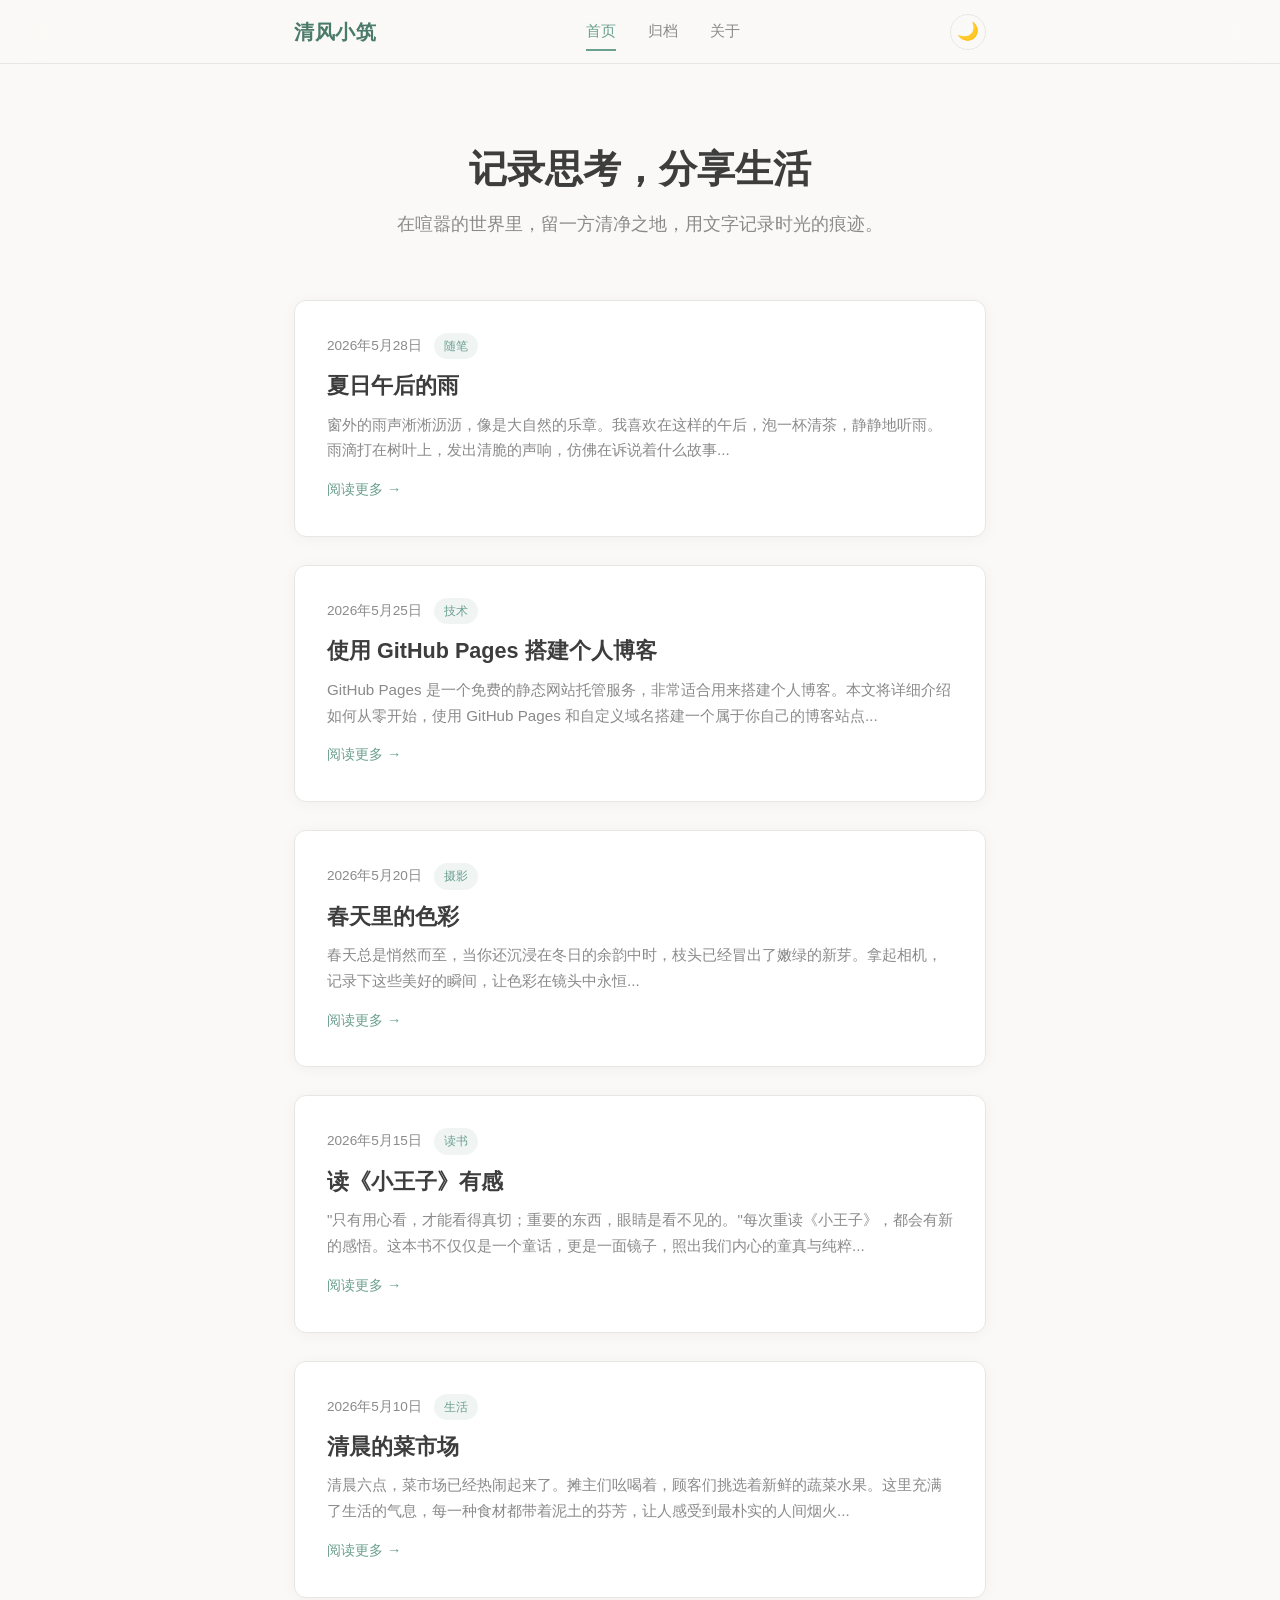
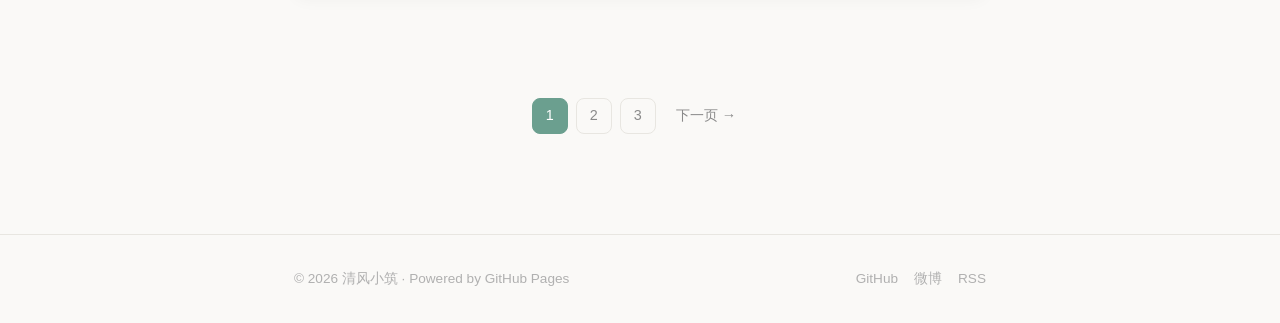
==== index.html @ f2b7c5f8 "Add files via upload" ====
<!DOCTYPE html>
<html lang="zh-CN">
<head>
    <meta charset="UTF-8">
    <meta name="viewport" content="width=device-width, initial-scale=1.0">
    <title>清风小筑 - 首页</title>
    <link rel="stylesheet" href="style.css">
</head>
<body>
    <header>
        <div class="container">
            <a href="index.html" class="logo">清风小筑</a>
            <nav>
                <a href="index.html" class="active">首页</a>
                <a href="archive.html">归档</a>
                <a href="about.html">关于</a>
            </nav>
            <button class="theme-toggle" id="themeToggle" aria-label="切换主题">🌙</button>
        </div>
    </header>

    <main class="container">
        <section class="hero">
            <h1>记录思考，分享生活</h1>
            <p>在喧嚣的世界里，留一方清净之地，用文字记录时光的痕迹。</p>
        </section>

        <section class="posts">
            <article class="post-card">
                <div class="post-meta">
                    <time datetime="2026-05-28">2026年5月28日</time>
                    <span class="post-tag">随笔</span>
                </div>
                <h2><a href="post.html">夏日午后的雨</a></h2>
                <p>窗外的雨声淅淅沥沥，像是大自然的乐章。我喜欢在这样的午后，泡一杯清茶，静静地听雨。雨滴打在树叶上，发出清脆的声响，仿佛在诉说着什么故事...</p>
                <a href="post.html" class="read-more">阅读更多 →</a>
            </article>

            <article class="post-card">
                <div class="post-meta">
                    <time datetime="2026-05-25">2026年5月25日</time>
                    <span class="post-tag">技术</span>
                </div>
                <h2><a href="post.html">使用 GitHub Pages 搭建个人博客</a></h2>
                <p>GitHub Pages 是一个免费的静态网站托管服务，非常适合用来搭建个人博客。本文将详细介绍如何从零开始，使用 GitHub Pages 和自定义域名搭建一个属于你自己的博客站点...</p>
                <a href="post.html" class="read-more">阅读更多 →</a>
            </article>

            <article class="post-card">
                <div class="post-meta">
                    <time datetime="2026-05-20">2026年5月20日</time>
                    <span class="post-tag">摄影</span>
                </div>
                <h2><a href="post.html">春天里的色彩</a></h2>
                <p>春天总是悄然而至，当你还沉浸在冬日的余韵中时，枝头已经冒出了嫩绿的新芽。拿起相机，记录下这些美好的瞬间，让色彩在镜头中永恒...</p>
                <a href="post.html" class="read-more">阅读更多 →</a>
            </article>

            <article class="post-card">
                <div class="post-meta">
                    <time datetime="2026-05-15">2026年5月15日</time>
                    <span class="post-tag">读书</span>
                </div>
                <h2><a href="post.html">读《小王子》有感</a></h2>
                <p>"只有用心看，才能看得真切；重要的东西，眼睛是看不见的。"每次重读《小王子》，都会有新的感悟。这本书不仅仅是一个童话，更是一面镜子，照出我们内心的童真与纯粹...</p>
                <a href="post.html" class="read-more">阅读更多 →</a>
            </article>

            <article class="post-card">
                <div class="post-meta">
                    <time datetime="2026-05-10">2026年5月10日</time>
                    <span class="post-tag">生活</span>
                </div>
                <h2><a href="post.html">清晨的菜市场</a></h2>
                <p>清晨六点，菜市场已经热闹起来了。摊主们吆喝着，顾客们挑选着新鲜的蔬菜水果。这里充满了生活的气息，每一种食材都带着泥土的芬芳，让人感受到最朴实的人间烟火...</p>
                <a href="post.html" class="read-more">阅读更多 →</a>
            </article>
        </section>

        <div class="pagination">
            <span class="page-current">1</span>
            <a href="#" class="page-link">2</a>
            <a href="#" class="page-link">3</a>
            <a href="#" class="page-next">下一页 →</a>
        </div>
    </main>

    <footer>
        <div class="container">
            <p>&copy; 2026 清风小筑 · Powered by GitHub Pages</p>
            <div class="social-links">
                <a href="#" title="GitHub">GitHub</a>
                <a href="#" title="微博">微博</a>
                <a href="#" title="RSS">RSS</a>
            </div>
        </div>
    </footer>

    <script>
        const toggle = document.getElementById('themeToggle');
        const saved = localStorage.getItem('theme');
        if (saved === 'dark') {
            document.body.classList.add('dark');
            toggle.textContent = '☀️';
        }
        toggle.addEventListener('click', () => {
            document.body.classList.toggle('dark');
            const isDark = document.body.classList.contains('dark');
            toggle.textContent = isDark ? '☀️' : '🌙';
            localStorage.setItem('theme', isDark ? 'dark' : 'light');
        });
    </script>
</body>
</html>
---- style.css ----
/* ============================================
   清风小筑 - 个人博客主题样式
   设计风格：清新、简约、舒适
   ============================================ */

/* ---------- CSS 变量 ---------- */
:root {
    --bg: #faf9f7;
    --bg-card: #ffffff;
    --text: #3d3d3d;
    --text-secondary: #8a8a8a;
    --text-light: #b0b0b0;
    --accent: #6b9f8f;
    --accent-light: #a8d5c4;
    --accent-dark: #4a7a6a;
    --border: #e8e6e1;
    --shadow: 0 2px 16px rgba(0,0,0,0.04);
    --shadow-hover: 0 8px 30px rgba(0,0,0,0.08);
    --radius: 12px;
    --radius-sm: 8px;
    --font: "PingFang SC", "Microsoft YaHei", "Noto Sans SC", sans-serif;
    --font-mono: "JetBrains Mono", "Fira Code", monospace;
    --transition: 0.3s cubic-bezier(0.4, 0, 0.2, 1);
    --max-width: 740px;
    --header-height: 64px;
}

/* 深色模式 */
body.dark {
    --bg: #1a1a1e;
    --bg-card: #252529;
    --text: #e4e4e7;
    --text-secondary: #a0a0a8;
    --text-light: #6e6e78;
    --border: #333338;
    --shadow: 0 2px 16px rgba(0,0,0,0.2);
    --shadow-hover: 0 8px 30px rgba(0,0,0,0.3);
}

/* ---------- 基础重置 ---------- */
*, *::before, *::after {
    margin: 0;
    padding: 0;
    box-sizing: border-box;
}

html {
    scroll-behavior: smooth;
    -webkit-font-smoothing: antialiased;
    -moz-osx-font-smoothing: grayscale;
}

body {
    font-family: var(--font);
    font-size: 16px;
    line-height: 1.8;
    color: var(--text);
    background: var(--bg);
    transition: background var(--transition), color var(--transition);
    min-height: 100vh;
}

a {
    color: var(--accent);
    text-decoration: none;
    transition: color var(--transition);
}
a:hover {
    color: var(--accent-dark);
}

img {
    max-width: 100%;
    height: auto;
    display: block;
}

/* ---------- 容器 ---------- */
.container {
    max-width: var(--max-width);
    margin: 0 auto;
    padding: 0 24px;
}

/* ---------- 头部导航 ---------- */
header {
    position: sticky;
    top: 0;
    z-index: 100;
    background: rgba(250, 249, 247, 0.85);
    backdrop-filter: blur(20px);
    -webkit-backdrop-filter: blur(20px);
    border-bottom: 1px solid var(--border);
    height: var(--header-height);
    transition: background var(--transition), border-color var(--transition);
}

body.dark header {
    background: rgba(26, 26, 30, 0.85);
}

header .container {
    display: flex;
    align-items: center;
    justify-content: space-between;
    height: 100%;
}

.logo {
    font-size: 1.25rem;
    font-weight: 700;
    color: var(--accent-dark);
    letter-spacing: 0.5px;
    position: relative;
}

body.dark .logo {
    color: var(--accent-light);
}

.logo::after {
    content: '';
    position: absolute;
    bottom: -2px;
    left: 0;
    width: 100%;
    height: 2px;
    background: var(--accent);
    transform: scaleX(0);
    transform-origin: right;
    transition: transform var(--transition);
}

.logo:hover::after {
    transform: scaleX(1);
    transform-origin: left;
}

nav {
    display: flex;
    gap: 32px;
}

nav a {
    font-size: 0.92rem;
    color: var(--text-secondary);
    position: relative;
    padding: 4px 0;
}

nav a::after {
    content: '';
    position: absolute;
    bottom: -2px;
    left: 0;
    width: 100%;
    height: 2px;
    background: var(--accent);
    transform: scaleX(0);
    transform-origin: right;
    transition: transform var(--transition);
}

nav a:hover::after,
nav a.active::after {
    transform: scaleX(1);
    transform-origin: left;
}

nav a.active {
    color: var(--accent);
    font-weight: 500;
}

.theme-toggle {
    background: none;
    border: 1px solid var(--border);
    border-radius: 50%;
    width: 36px;
    height: 36px;
    font-size: 1.1rem;
    cursor: pointer;
    display: flex;
    align-items: center;
    justify-content: center;
    transition: all var(--transition);
    color: var(--text-secondary);
}

.theme-toggle:hover {
    border-color: var(--accent);
    color: var(--accent);
    transform: rotate(15deg);
}

/* ---------- Hero 区域 ---------- */
.hero {
    text-align: center;
    padding: 80px 0 60px;
}

.hero h1 {
    font-size: 2.4rem;
    font-weight: 700;
    color: var(--text);
    margin-bottom: 16px;
    line-height: 1.3;
}

.hero p {
    font-size: 1.1rem;
    color: var(--text-secondary);
    max-width: 520px;
    margin: 0 auto;
    line-height: 1.7;
}

/* ---------- 页面标题 ---------- */
.page-header {
    text-align: center;
    padding: 60px 0 40px;
}

.page-header h1 {
    font-size: 2rem;
    font-weight: 700;
    color: var(--text);
    margin-bottom: 8px;
}

.page-header p {
    color: var(--text-secondary);
    font-size: 0.95rem;
}

/* ---------- 文章卡片 ---------- */
.posts {
    display: flex;
    flex-direction: column;
    gap: 28px;
    padding-bottom: 60px;
}

.post-card {
    background: var(--bg-card);
    border-radius: var(--radius);
    padding: 32px;
    box-shadow: var(--shadow);
    border: 1px solid var(--border);
    transition: all var(--transition);
}

.post-card:hover {
    box-shadow: var(--shadow-hover);
    transform: translateY(-2px);
}

.post-meta {
    display: flex;
    align-items: center;
    gap: 12px;
    margin-bottom: 12px;
    font-size: 0.85rem;
    color: var(--text-light);
}

.post-meta time {
    color: var(--text-secondary);
}

.post-tag {
    display: inline-block;
    padding: 2px 10px;
    border-radius: 20px;
    font-size: 0.78rem;
    color: var(--accent);
    background: rgba(107, 159, 143, 0.1);
    font-weight: 500;
    transition: background var(--transition);
}

.post-tag:hover {
    background: rgba(107, 159, 143, 0.18);
}

.post-card h2 {
    font-size: 1.35rem;
    font-weight: 600;
    margin-bottom: 10px;
    line-height: 1.4;
}

.post-card h2 a {
    color: var(--text);
    transition: color var(--transition);
}

.post-card h2 a:hover {
    color: var(--accent);
}

.post-card p {
    color: var(--text-secondary);
    font-size: 0.95rem;
    line-height: 1.7;
    display: -webkit-box;
    -webkit-line-clamp: 3;
    -webkit-box-orient: vertical;
    overflow: hidden;
}

.read-more {
    display: inline-block;
    margin-top: 14px;
    font-size: 0.9rem;
    font-weight: 500;
    color: var(--accent);
    transition: gap var(--transition);
    gap: 4px;
}

.read-more:hover {
    gap: 8px;
}

/* ---------- 分页 ---------- */
.pagination {
    display: flex;
    align-items: center;
    justify-content: center;
    gap: 8px;
    padding: 40px 0 60px;
}

.page-link,
.page-current {
    display: flex;
    align-items: center;
    justify-content: center;
    width: 36px;
    height: 36px;
    border-radius: var(--radius-sm);
    font-size: 0.9rem;
    transition: all var(--transition);
}

.page-link {
    color: var(--text-secondary);
    border: 1px solid var(--border);
}

.page-link:hover {
    border-color: var(--accent);
    color: var(--accent);
    background: rgba(107, 159, 143, 0.06);
}

.page-current {
    background: var(--accent);
    color: #fff;
    font-weight: 500;
    border: 1px solid var(--accent);
}

.page-next {
    color: var(--text-secondary);
    font-size: 0.9rem;
    padding: 4px 12px;
    transition: color var(--transition);
}

.page-next:hover {
    color: var(--accent);
}

/* ---------- 归档页面 ---------- */
.archive {
    padding-bottom: 60px;
}

.archive-year {
    margin-bottom: 40px;
}

.archive-year h2 {
    font-size: 1.5rem;
    font-weight: 700;
    color: var(--text);
    margin-bottom: 20px;
    position: relative;
    padding-left: 20px;
}

.archive-year h2::before {
    content: '';
    position: absolute;
    left: 0;
    top: 50%;
    transform: translateY(-50%);
    width: 4px;
    height: 24px;
    background: var(--accent);
    border-radius: 2px;
}

.archive-list {
    list-style: none;
    display: flex;
    flex-direction: column;
    gap: 0;
}

.archive-list li {
    display: flex;
    align-items: center;
    gap: 16px;
    padding: 14px 16px;
    border-radius: var(--radius-sm);
    transition: background var(--transition);
}

.archive-list li:hover {
    background: rgba(107, 159, 143, 0.05);
}

.archive-list time {
    color: var(--text-light);
    font-size: 0.88rem;
    font-family: var(--font-mono);
    min-width: 44px;
    flex-shrink: 0;
}

.archive-list a {
    flex: 1;
    color: var(--text);
    font-size: 0.95rem;
    transition: color var(--transition);
}

.archive-list a:hover {
    color: var(--accent);
}

.archive-list .post-tag {
    flex-shrink: 0;
}

/* ---------- 关于页面 ---------- */
.about-content {
    display: flex;
    gap: 48px;
    padding-bottom: 60px;
    align-items: flex-start;
}

.about-avatar {
    flex-shrink: 0;
}

.avatar-placeholder {
    width: 120px;
    height: 120px;
    border-radius: 50%;
    background: linear-gradient(135deg, var(--accent-light), var(--accent));
    display: flex;
    align-items: center;
    justify-content: center;
    font-size: 2.4rem;
    font-weight: 700;
    color: #fff;
    box-shadow: 0 4px 20px rgba(107, 159, 143, 0.3);
}

.about-text h2 {
    font-size: 1.6rem;
    font-weight: 700;
    color: var(--text);
    margin-bottom: 16px;
}

.about-text h3 {
    font-size: 1.15rem;
    font-weight: 600;
    color: var(--text);
    margin: 28px 0 12px;
}

.about-text p {
    color: var(--text-secondary);
    line-height: 1.8;
    margin-bottom: 12px;
    font-size: 0.95rem;
}

.contact-list {
    list-style: none;
    display: flex;
    flex-direction: column;
    gap: 10px;
}

.contact-list li {
    color: var(--text-secondary);
    font-size: 0.95rem;
}

/* ---------- 文章详情页 ---------- */
.post-full {
    padding: 48px 0 60px;
}

.post-full-header {
    margin-bottom: 40px;
    padding-bottom: 32px;
    border-bottom: 1px solid var(--border);
}

.post-full-header h1 {
    font-size: 2rem;
    font-weight: 700;
    color: var(--text);
    line-height: 1.35;
    margin-top: 12px;
}

.post-full-content {
    font-size: 1.05rem;
    line-height: 1.9;
    color: var(--text);
}

.post-full-content p {
    margin-bottom: 20px;
}

.post-full-content blockquote {
    margin: 32px 0;
    padding: 24px 28px;
    background: rgba(107, 159, 143, 0.06);
    border-left: 4px solid var(--accent);
    border-radius: 0 var(--radius-sm) var(--radius-sm) 0;
    color: var(--text-secondary);
    font-style: italic;
    line-height: 1.8;
}

.post-footer {
    margin-top: 48px;
    padding-top: 28px;
    border-top: 1px solid var(--border);
}

.post-nav {
    display: flex;
    justify-content: space-between;
    gap: 24px;
}

.post-nav span {
    flex: 1;
}

.post-nav a {
    color: var(--accent);
    font-size: 0.92rem;
    font-weight: 500;
    transition: color var(--transition);
}

.post-nav a:hover {
    color: var(--accent-dark);
}

.post-nav-next {
    text-align: right;
}

/* ---------- 页脚 ---------- */
footer {
    border-top: 1px solid var(--border);
    padding: 32px 0;
    margin-top: 40px;
}

footer .container {
    display: flex;
    align-items: center;
    justify-content: space-between;
}

footer p {
    color: var(--text-light);
    font-size: 0.85rem;
}

.social-links {
    display: flex;
    gap: 16px;
}

.social-links a {
    color: var(--text-light);
    font-size: 0.85rem;
    transition: color var(--transition);
}

.social-links a:hover {
    color: var(--accent);
}

/* ---------- 响应式设计 ---------- */
@media (max-width: 768px) {
    .container {
        padding: 0 20px;
    }

    .hero {
        padding: 56px 0 40px;
    }

    .hero h1 {
        font-size: 1.8rem;
    }

    .hero p {
        font-size: 1rem;
    }

    .post-card {
        padding: 24px;
    }

    .post-card h2 {
        font-size: 1.15rem;
    }

    .about-content {
        flex-direction: column;
        align-items: center;
        text-align: center;
        gap: 24px;
    }

    .archive-year h2 {
        font-size: 1.3rem;
    }

    .archive-list li {
        flex-wrap: wrap;
        gap: 8px;
    }

    .archive-list time {
        min-width: auto;
    }

    .post-full-header h1 {
        font-size: 1.5rem;
    }

    .post-full-content {
        font-size: 1rem;
    }

    .post-nav {
        flex-direction: column;
        gap: 12px;
    }

    .post-nav-next {
        text-align: left;
    }

    footer .container {
        flex-direction: column;
        gap: 12px;
        text-align: center;
    }

    nav {
        gap: 20px;
    }

    nav a {
        font-size: 0.85rem;
    }
}

@media (max-width: 480px) {
    .hero h1 {
        font-size: 1.5rem;
    }

    .post-card {
        padding: 20px;
    }

    .page-header h1 {
        font-size: 1.5rem;
    }

    .avatar-placeholder {
        width: 90px;
        height: 90px;
        font-size: 1.8rem;
    }

    nav {
        gap: 14px;
    }
}

/* ---------- 滚动条美化 ---------- */
::-webkit-scrollbar {
    width: 8px;
}

::-webkit-scrollbar-track {
    background: transparent;
}

::-webkit-scrollbar-thumb {
    background: var(--border);
    border-radius: 4px;
}

::-webkit-scrollbar-thumb:hover {
    background: var(--text-light);
}

/* ---------- 选择文本颜色 ---------- */
::selection {
    background: rgba(107, 159, 143, 0.25);
    color: var(--text);
}

/* ---------- 加载动画 ---------- */
@keyframes fadeInUp {
    from {
        opacity: 0;
        transform: translateY(20px);
    }
    to {
        opacity: 1;
        transform: translateY(0);
    }
}

.post-card {
    animation: fadeInUp 0.5s ease both;
}

.post-card:nth-child(1) { animation-delay: 0.05s; }
.post-card:nth-child(2) { animation-delay: 0.1s; }
.post-card:nth-child(3) { animation-delay: 0.15s; }
.post-card:nth-child(4) { animation-delay: 0.2s; }
.post-card:nth-child(5) { animation-delay: 0.25s; }
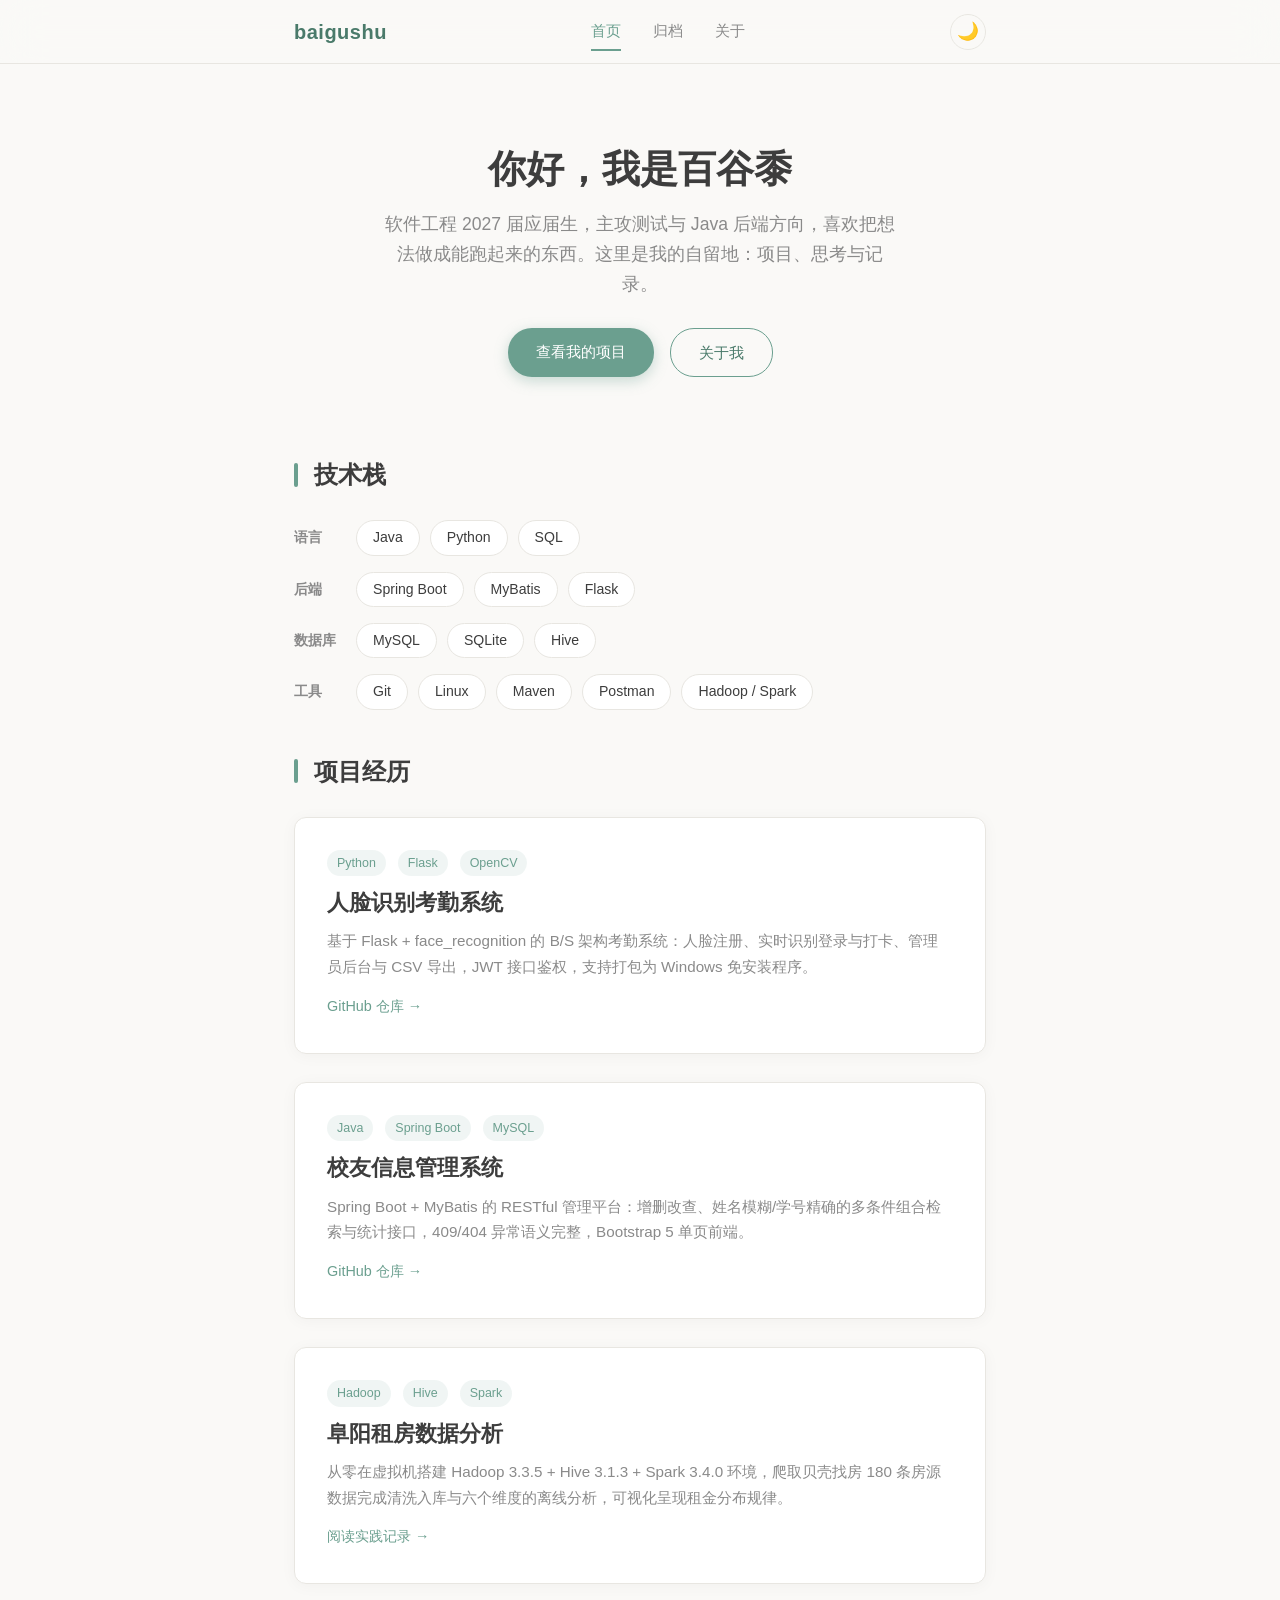
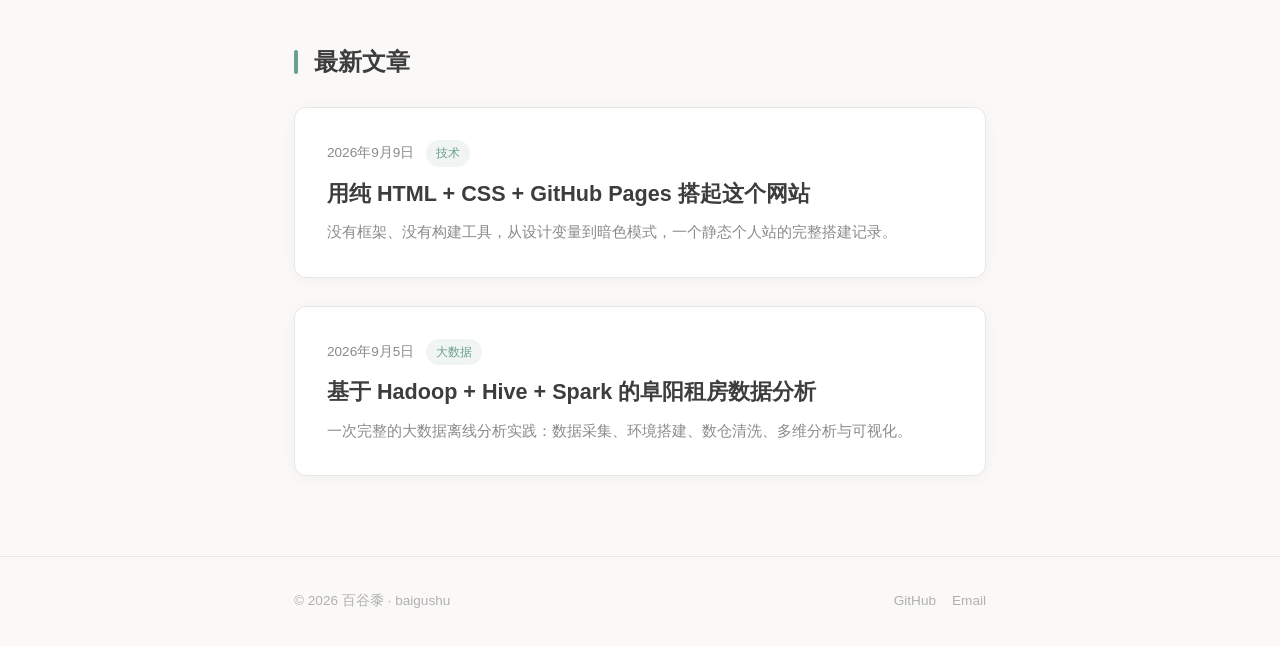
==== commit 98956541: "feat: 重构为个人展示网站——真实身份、项目卡片、技术栈、两篇技术文章；补充 README 与新样式" ====
--- a/index.html
+++ b/index.html
@@ -1,114 +1,147 @@
-<!DOCTYPE html>
-<html lang="zh-CN">
-<head>
-    <meta charset="UTF-8">
-    <meta name="viewport" content="width=device-width, initial-scale=1.0">
-    <title>清风小筑 - 首页</title>
-    <link rel="stylesheet" href="style.css">
-</head>
-<body>
-    <header>
-        <div class="container">
-            <a href="index.html" class="logo">清风小筑</a>
-            <nav>
-                <a href="index.html" class="active">首页</a>
-                <a href="archive.html">归档</a>
-                <a href="about.html">关于</a>
-            </nav>
-            <button class="theme-toggle" id="themeToggle" aria-label="切换主题">🌙</button>
-        </div>
-    </header>
-
-    <main class="container">
-        <section class="hero">
-            <h1>记录思考，分享生活</h1>
-            <p>在喧嚣的世界里，留一方清净之地，用文字记录时光的痕迹。</p>
-        </section>
-
-        <section class="posts">
-            <article class="post-card">
-                <div class="post-meta">
-                    <time datetime="2026-05-28">2026年5月28日</time>
-                    <span class="post-tag">随笔</span>
-                </div>
-                <h2><a href="post.html">夏日午后的雨</a></h2>
-                <p>窗外的雨声淅淅沥沥，像是大自然的乐章。我喜欢在这样的午后，泡一杯清茶，静静地听雨。雨滴打在树叶上，发出清脆的声响，仿佛在诉说着什么故事...</p>
-                <a href="post.html" class="read-more">阅读更多 →</a>
-            </article>
-
-            <article class="post-card">
-                <div class="post-meta">
-                    <time datetime="2026-05-25">2026年5月25日</time>
-                    <span class="post-tag">技术</span>
-                </div>
-                <h2><a href="post.html">使用 GitHub Pages 搭建个人博客</a></h2>
-                <p>GitHub Pages 是一个免费的静态网站托管服务，非常适合用来搭建个人博客。本文将详细介绍如何从零开始，使用 GitHub Pages 和自定义域名搭建一个属于你自己的博客站点...</p>
-                <a href="post.html" class="read-more">阅读更多 →</a>
-            </article>
-
-            <article class="post-card">
-                <div class="post-meta">
-                    <time datetime="2026-05-20">2026年5月20日</time>
-                    <span class="post-tag">摄影</span>
-                </div>
-                <h2><a href="post.html">春天里的色彩</a></h2>
-                <p>春天总是悄然而至，当你还沉浸在冬日的余韵中时，枝头已经冒出了嫩绿的新芽。拿起相机，记录下这些美好的瞬间，让色彩在镜头中永恒...</p>
-                <a href="post.html" class="read-more">阅读更多 →</a>
-            </article>
-
-            <article class="post-card">
-                <div class="post-meta">
-                    <time datetime="2026-05-15">2026年5月15日</time>
-                    <span class="post-tag">读书</span>
-                </div>
-                <h2><a href="post.html">读《小王子》有感</a></h2>
-                <p>"只有用心看，才能看得真切；重要的东西，眼睛是看不见的。"每次重读《小王子》，都会有新的感悟。这本书不仅仅是一个童话，更是一面镜子，照出我们内心的童真与纯粹...</p>
-                <a href="post.html" class="read-more">阅读更多 →</a>
-            </article>
-
-            <article class="post-card">
-                <div class="post-meta">
-                    <time datetime="2026-05-10">2026年5月10日</time>
-                    <span class="post-tag">生活</span>
-                </div>
-                <h2><a href="post.html">清晨的菜市场</a></h2>
-                <p>清晨六点，菜市场已经热闹起来了。摊主们吆喝着，顾客们挑选着新鲜的蔬菜水果。这里充满了生活的气息，每一种食材都带着泥土的芬芳，让人感受到最朴实的人间烟火...</p>
-                <a href="post.html" class="read-more">阅读更多 →</a>
-            </article>
-        </section>
-
-        <div class="pagination">
-            <span class="page-current">1</span>
-            <a href="#" class="page-link">2</a>
-            <a href="#" class="page-link">3</a>
-            <a href="#" class="page-next">下一页 →</a>
-        </div>
-    </main>
-
-    <footer>
-        <div class="container">
-            <p>&copy; 2026 清风小筑 · Powered by GitHub Pages</p>
-            <div class="social-links">
-                <a href="#" title="GitHub">GitHub</a>
-                <a href="#" title="微博">微博</a>
-                <a href="#" title="RSS">RSS</a>
-            </div>
-        </div>
-    </footer>
-
-    <script>
-        const toggle = document.getElementById('themeToggle');
-        const saved = localStorage.getItem('theme');
-        if (saved === 'dark') {
-            document.body.classList.add('dark');
-            toggle.textContent = '☀️';
-        }
-        toggle.addEventListener('click', () => {
-            document.body.classList.toggle('dark');
-            const isDark = document.body.classList.contains('dark');
-            toggle.textContent = isDark ? '☀️' : '🌙';
-            localStorage.setItem('theme', isDark ? 'dark' : 'light');
-        });
-    </script>
-</body>
-</html>+<!DOCTYPE html>
+<html lang="zh-CN">
+<head>
+    <meta charset="UTF-8">
+    <meta name="viewport" content="width=device-width, initial-scale=1.0">
+    <meta name="description" content="百谷黍（baigushu）的个人主页 —— 软件工程应届生，项目与技术分享">
+    <title>百谷黍 · baigushu - 首页</title>
+    <link rel="stylesheet" href="style.css">
+</head>
+<body>
+    <header>
+        <div class="container">
+            <a href="index.html" class="logo">baigushu</a>
+            <nav>
+                <a href="index.html" class="active">首页</a>
+                <a href="archive.html">归档</a>
+                <a href="about.html">关于</a>
+            </nav>
+            <button class="theme-toggle" id="themeToggle" aria-label="切换主题">🌙</button>
+        </div>
+    </header>
+
+    <main class="container">
+        <section class="hero">
+            <h1>你好，我是百谷黍</h1>
+            <p>软件工程 2027 届应届生，主攻测试与 Java 后端方向，喜欢把想法做成能跑起来的东西。这里是我的自留地：项目、思考与记录。</p>
+            <div class="hero-actions">
+                <a href="#projects" class="btn btn-primary">查看我的项目</a>
+                <a href="about.html" class="btn btn-ghost">关于我</a>
+            </div>
+        </section>
+
+        <section class="home-section" id="skills">
+            <h2 class="section-title">技术栈</h2>
+            <div class="skill-group">
+                <span class="skill-label">语言</span>
+                <span class="chip">Java</span>
+                <span class="chip">Python</span>
+                <span class="chip">SQL</span>
+            </div>
+            <div class="skill-group">
+                <span class="skill-label">后端</span>
+                <span class="chip">Spring Boot</span>
+                <span class="chip">MyBatis</span>
+                <span class="chip">Flask</span>
+            </div>
+            <div class="skill-group">
+                <span class="skill-label">数据库</span>
+                <span class="chip">MySQL</span>
+                <span class="chip">SQLite</span>
+                <span class="chip">Hive</span>
+            </div>
+            <div class="skill-group">
+                <span class="skill-label">工具</span>
+                <span class="chip">Git</span>
+                <span class="chip">Linux</span>
+                <span class="chip">Maven</span>
+                <span class="chip">Postman</span>
+                <span class="chip">Hadoop / Spark</span>
+            </div>
+        </section>
+
+        <section class="home-section" id="projects">
+            <h2 class="section-title">项目经历</h2>
+            <div class="posts">
+                <article class="post-card">
+                    <div class="post-meta">
+                        <span class="post-tag">Python</span>
+                        <span class="post-tag">Flask</span>
+                        <span class="post-tag">OpenCV</span>
+                    </div>
+                    <h2><a href="https://github.com/renaissance-debu/face-attendance-system" target="_blank" rel="noopener">人脸识别考勤系统</a></h2>
+                    <p>基于 Flask + face_recognition 的 B/S 架构考勤系统：人脸注册、实时识别登录与打卡、管理员后台与 CSV 导出，JWT 接口鉴权，支持打包为 Windows 免安装程序。</p>
+                    <a href="https://github.com/renaissance-debu/face-attendance-system" target="_blank" rel="noopener" class="read-more">GitHub 仓库 →</a>
+                </article>
+                <article class="post-card">
+                    <div class="post-meta">
+                        <span class="post-tag">Java</span>
+                        <span class="post-tag">Spring Boot</span>
+                        <span class="post-tag">MySQL</span>
+                    </div>
+                    <h2><a href="https://github.com/renaissance-debu/alumni-management-system" target="_blank" rel="noopener">校友信息管理系统</a></h2>
+                    <p>Spring Boot + MyBatis 的 RESTful 管理平台：增删改查、姓名模糊/学号精确的多条件组合检索与统计接口，409/404 异常语义完整，Bootstrap 5 单页前端。</p>
+                    <a href="https://github.com/renaissance-debu/alumni-management-system" target="_blank" rel="noopener" class="read-more">GitHub 仓库 →</a>
+                </article>
+                <article class="post-card">
+                    <div class="post-meta">
+                        <span class="post-tag">Hadoop</span>
+                        <span class="post-tag">Hive</span>
+                        <span class="post-tag">Spark</span>
+                    </div>
+                    <h2><a href="posts/hadoop-rental-analysis.html">阜阳租房数据分析</a></h2>
+                    <p>从零在虚拟机搭建 Hadoop 3.3.5 + Hive 3.1.3 + Spark 3.4.0 环境，爬取贝壳找房 180 条房源数据完成清洗入库与六个维度的离线分析，可视化呈现租金分布规律。</p>
+                    <a href="posts/hadoop-rental-analysis.html" class="read-more">阅读实践记录 →</a>
+                </article>
+            </div>
+        </section>
+
+        <section class="home-section" id="blog">
+            <h2 class="section-title">最新文章</h2>
+            <div class="posts">
+                <article class="post-card">
+                    <div class="post-meta">
+                        <time datetime="2026-09-09">2026年9月9日</time>
+                        <span class="post-tag">技术</span>
+                    </div>
+                    <h2><a href="posts/build-personal-site.html">用纯 HTML + CSS + GitHub Pages 搭起这个网站</a></h2>
+                    <p>没有框架、没有构建工具，从设计变量到暗色模式，一个静态个人站的完整搭建记录。</p>
+                </article>
+                <article class="post-card">
+                    <div class="post-meta">
+                        <time datetime="2026-09-05">2026年9月5日</time>
+                        <span class="post-tag">大数据</span>
+                    </div>
+                    <h2><a href="posts/hadoop-rental-analysis.html">基于 Hadoop + Hive + Spark 的阜阳租房数据分析</a></h2>
+                    <p>一次完整的大数据离线分析实践：数据采集、环境搭建、数仓清洗、多维分析与可视化。</p>
+                </article>
+            </div>
+        </section>
+    </main>
+
+    <footer>
+        <div class="container">
+            <p>&copy; 2026 百谷黍 · baigushu</p>
+            <div class="social-links">
+                <a href="https://github.com/renaissance-debu" target="_blank" rel="noopener" title="GitHub">GitHub</a>
+                <a href="mailto:baigushu666@gmail.com" title="Email">Email</a>
+            </div>
+        </div>
+    </footer>
+
+    <script>
+        const toggle = document.getElementById('themeToggle');
+        const saved = localStorage.getItem('theme');
+        if (saved === 'dark') {
+            document.body.classList.add('dark');
+            toggle.textContent = '☀️';
+        }
+        toggle.addEventListener('click', () => {
+            document.body.classList.toggle('dark');
+            const isDark = document.body.classList.contains('dark');
+            toggle.textContent = isDark ? '☀️' : '🌙';
+            localStorage.setItem('theme', isDark ? 'dark' : 'light');
+        });
+    </script>
+</body>
+</html>
--- a/style.css
+++ b/style.css
@@ -755,4 +755,153 @@
 .post-card:nth-child(2) { animation-delay: 0.1s; }
 .post-card:nth-child(3) { animation-delay: 0.15s; }
 .post-card:nth-child(4) { animation-delay: 0.2s; }
-.post-card:nth-child(5) { animation-delay: 0.25s; }+.post-card:nth-child(5) { animation-delay: 0.25s; }
+
+/* ============================================
+   个人展示增强样式
+   ============================================ */
+
+/* ---------- Hero 行动按钮 ---------- */
+.hero-actions {
+    display: flex;
+    justify-content: center;
+    gap: 16px;
+    margin-top: 28px;
+}
+
+.btn {
+    display: inline-block;
+    padding: 10px 28px;
+    border-radius: 24px;
+    font-size: 0.95rem;
+    font-weight: 500;
+    transition: all var(--transition);
+}
+
+.btn-primary {
+    background: var(--accent);
+    color: #fff;
+    box-shadow: 0 4px 14px rgba(107, 159, 143, 0.35);
+}
+
+.btn-primary:hover {
+    background: var(--accent-dark);
+    color: #fff;
+    transform: translateY(-2px);
+    box-shadow: 0 6px 20px rgba(107, 159, 143, 0.45);
+}
+
+.btn-ghost {
+    color: var(--accent-dark);
+    border: 1px solid var(--accent);
+}
+
+body.dark .btn-ghost {
+    color: var(--accent-light);
+}
+
+.btn-ghost:hover {
+    background: rgba(107, 159, 143, 0.1);
+    color: var(--accent-dark);
+    transform: translateY(-2px);
+}
+
+/* ---------- 小节标题 ---------- */
+.home-section {
+    padding: 16px 0 8px;
+}
+
+.section-title {
+    font-size: 1.5rem;
+    font-weight: 700;
+    color: var(--text);
+    margin-bottom: 24px;
+    position: relative;
+    padding-left: 20px;
+}
+
+.section-title::before {
+    content: '';
+    position: absolute;
+    left: 0;
+    top: 50%;
+    transform: translateY(-50%);
+    width: 4px;
+    height: 24px;
+    background: var(--accent);
+    border-radius: 2px;
+}
+
+.home-section .posts {
+    padding-bottom: 32px;
+}
+
+/* ---------- 技能标签 ---------- */
+.skill-group {
+    display: flex;
+    align-items: baseline;
+    flex-wrap: wrap;
+    gap: 10px;
+    margin-bottom: 16px;
+}
+
+.skill-label {
+    font-size: 0.9rem;
+    font-weight: 600;
+    color: var(--text-secondary);
+    min-width: 52px;
+    flex-shrink: 0;
+}
+
+.chip {
+    display: inline-block;
+    padding: 4px 16px;
+    border-radius: 20px;
+    font-size: 0.88rem;
+    color: var(--text);
+    background: var(--bg-card);
+    border: 1px solid var(--border);
+    transition: all var(--transition);
+}
+
+.chip:hover {
+    border-color: var(--accent);
+    color: var(--accent);
+    transform: translateY(-1px);
+}
+
+/* ---------- 文章正文小标题 ---------- */
+.post-full-content h2 {
+    font-size: 1.3rem;
+    font-weight: 600;
+    color: var(--text);
+    margin: 36px 0 16px;
+}
+
+/* ---------- 项目卡片外链 ---------- */
+.post-card a[target="_blank"] {
+    display: inline-flex;
+    align-items: center;
+}
+
+/* ---------- 响应式补充 ---------- */
+@media (max-width: 768px) {
+    .hero-actions {
+        flex-direction: column;
+        align-items: center;
+        gap: 12px;
+    }
+
+    .hero-actions .btn {
+        width: 80%;
+        text-align: center;
+    }
+
+    .section-title {
+        font-size: 1.25rem;
+    }
+
+    .skill-label {
+        min-width: 100%;
+    }
+}
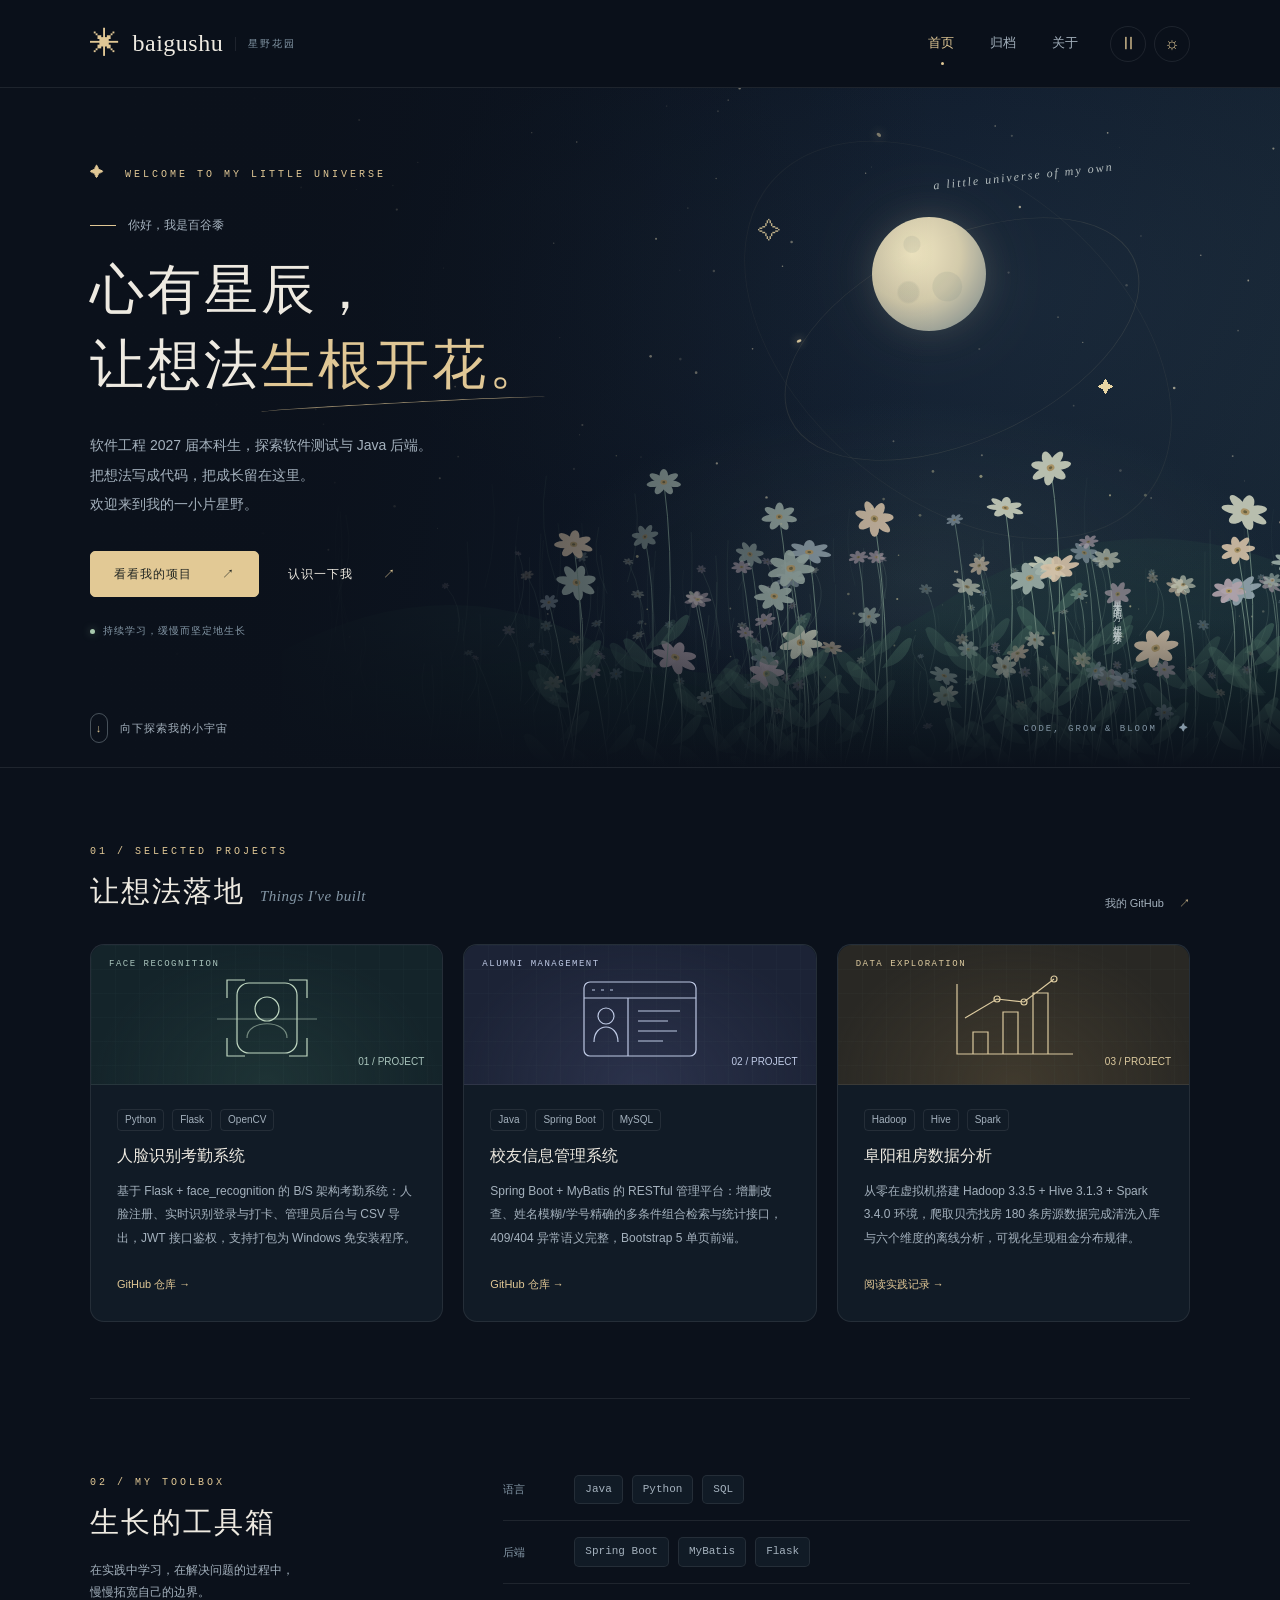
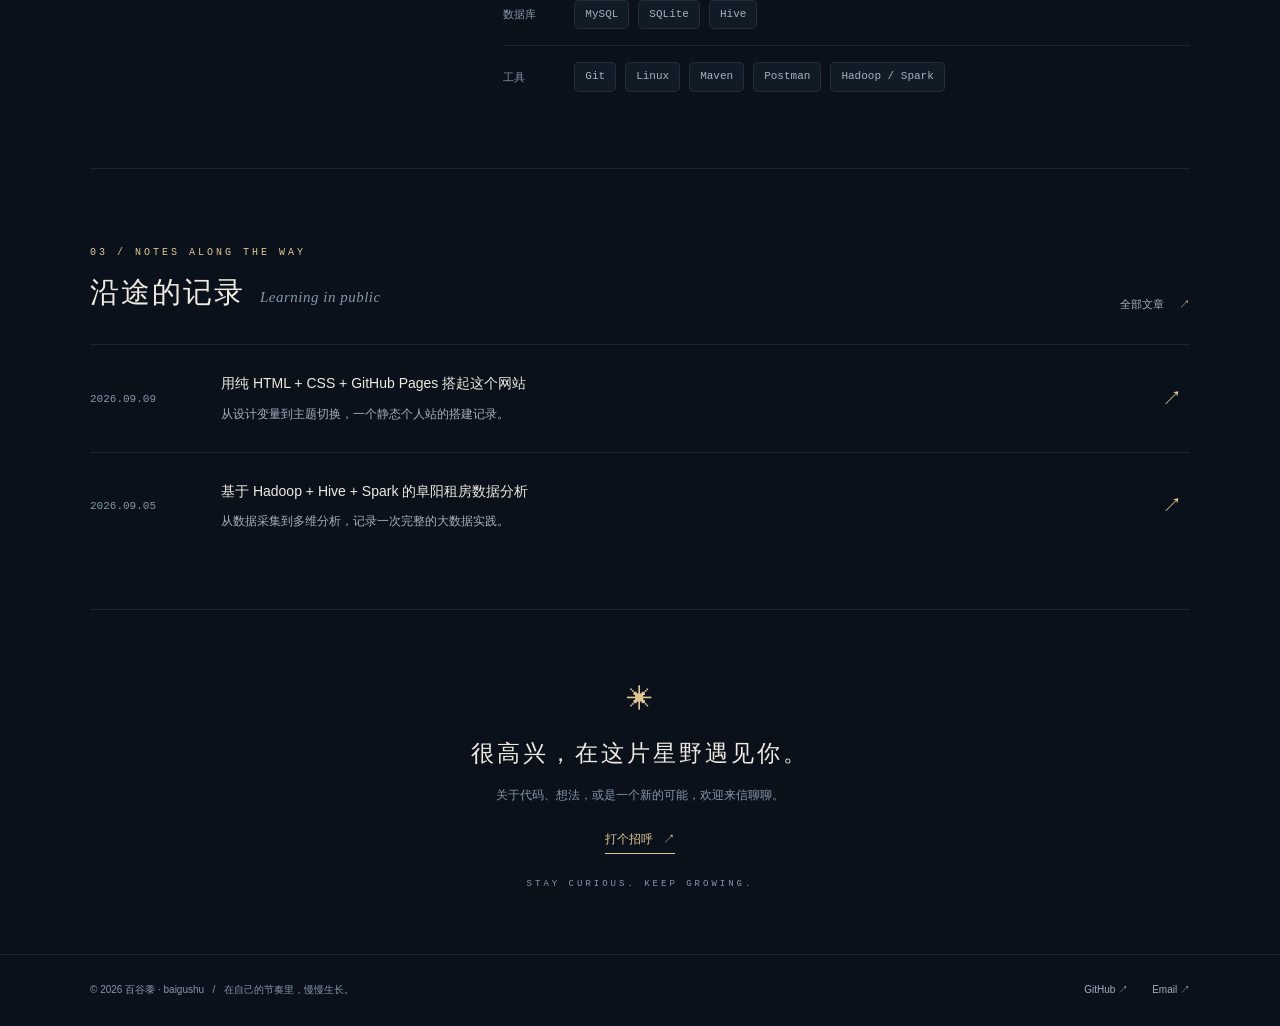
==== commit 5eb34973: "Redesign personal homepage as a starlit garden" ====
--- a/index.html
+++ b/index.html
@@ -1,147 +1,357 @@
-<!DOCTYPE html>
-<html lang="zh-CN">
-<head>
-    <meta charset="UTF-8">
-    <meta name="viewport" content="width=device-width, initial-scale=1.0">
-    <meta name="description" content="百谷黍（baigushu）的个人主页 —— 软件工程应届生，项目与技术分享">
-    <title>百谷黍 · baigushu - 首页</title>
-    <link rel="stylesheet" href="style.css">
-</head>
-<body>
+<!doctype html>
+<html lang="zh-CN" data-theme="dark">
+  <head>
+    <meta charset="UTF-8" />
+    <meta name="viewport" content="width=device-width, initial-scale=1" />
+    <meta
+      name="description"
+      content="百谷黍（baigushu）的星野花园。软件工程 2027 届本科生，记录 Java 后端、软件测试、项目实践与学习思考。"
+    />
+    <meta name="theme-color" content="#0b111b" />
+    <title>百谷黍 · 星野花园</title>
+    <link rel="icon" type="image/svg+xml" href="favicon.svg" />
+    <script src="theme-init.js"></script>
+    <link rel="stylesheet" href="style.css" />
+    <script src="app.js" defer></script>
+  </head>
+  <body class="home">
+    <a class="skip-link" href="#main">跳到正文</a>
     <header>
+      <div class="container">
+        <a href="index.html" class="logo" aria-label="baigushu 首页"
+          >baigushu<small>星野花园</small></a
+        >
+        <nav aria-label="主导航">
+          <a href="index.html" class="active" aria-current="page">首页</a
+          ><a href="archive.html">归档</a><a href="about.html">关于</a>
+        </nav>
+        <div class="header-controls">
+          <button
+            class="motion-toggle"
+            id="motionToggle"
+            aria-label="暂停星空动画"
+            aria-pressed="false"
+          >
+            Ⅱ</button
+          ><button
+            class="theme-toggle"
+            id="themeToggle"
+            aria-label="切换到晨光主题"
+          >
+            ☼
+          </button>
+        </div>
+      </div>
+    </header>
+    <main class="home-main" id="main">
+      <section class="hero" aria-labelledby="hero-title">
+        <div class="scene" aria-hidden="true">
+          <canvas id="starfield"></canvas
+          ><img
+            class="garden"
+            src="assets/night-garden.svg"
+            alt=""
+            width="1200"
+            height="760"
+            fetchpriority="high"
+          />
+          <div class="orbit"></div>
+          <div class="orbit orbit-two"></div>
+          <div class="moon"></div>
+          <span class="scene-star">✧</span
+          ><span class="scene-star second">✦</span
+          ><span class="scene-title">a little universe of my own</span>
+        </div>
         <div class="container">
-            <a href="index.html" class="logo">baigushu</a>
-            <nav>
-                <a href="index.html" class="active">首页</a>
-                <a href="archive.html">归档</a>
-                <a href="about.html">关于</a>
-            </nav>
-            <button class="theme-toggle" id="themeToggle" aria-label="切换主题">🌙</button>
-        </div>
-    </header>
-
-    <main class="container">
-        <section class="hero">
-            <h1>你好，我是百谷黍</h1>
-            <p>软件工程 2027 届应届生，主攻测试与 Java 后端方向，喜欢把想法做成能跑起来的东西。这里是我的自留地：项目、思考与记录。</p>
+          <div class="hero-copy">
+            <p class="eyebrow">
+              <span aria-hidden="true">✦</span> WELCOME TO MY LITTLE UNIVERSE
+            </p>
+            <p class="hero-kicker">你好，我是百谷黍</p>
+            <h1 id="hero-title">心有星辰，<br />让想法<em>生根开花。</em></h1>
+            <p class="hero-description">
+              软件工程 2027 届本科生，探索软件测试与 Java 后端。<br />把想法写成代码，把成长留在这里。<br />欢迎来到我的一小片星野。
+            </p>
             <div class="hero-actions">
-                <a href="#projects" class="btn btn-primary">查看我的项目</a>
-                <a href="about.html" class="btn btn-ghost">关于我</a>
-            </div>
+              <a class="btn btn-primary" href="#projects"
+                >看看我的项目 <span aria-hidden="true">↗</span></a
+              ><a class="btn btn-ghost" href="about.html"
+                >认识一下我 <span aria-hidden="true">↗</span></a
+              >
+            </div>
+            <p class="hero-note">
+              <span class="status-dot" aria-hidden="true"></span>
+              持续学习，缓慢而坚定地生长
+            </p>
+          </div>
+        </div>
+        <span class="scene-caption" aria-hidden="true"
+          >星光落下的地方，想法正在发芽。</span
+        >
+        <div class="hero-bottom container">
+          <a class="scroll-cue" href="#projects"
+            ><span aria-hidden="true">↓</span> 向下探索我的小宇宙</a
+          ><span aria-hidden="true">CODE, GROW & BLOOM &nbsp; ✦</span>
+        </div>
+      </section>
+      <div class="container">
+        <section
+          class="home-section"
+          id="projects"
+          aria-labelledby="projects-title"
+        >
+          <div class="section-top">
+            <div>
+              <p class="eyebrow">01 / SELECTED PROJECTS</p>
+              <h2 class="section-title" id="projects-title">
+                让想法落地<em>Things I've built</em>
+              </h2>
+            </div>
+            <a
+              class="section-link"
+              href="https://github.com/renaissance-debu"
+              target="_blank"
+              rel="noopener"
+              >我的 GitHub <span aria-hidden="true">↗</span></a
+            >
+          </div>
+          <div class="posts project-grid">
+            <article class="post-card project-card">
+              <div class="project-art" aria-hidden="true">
+                <span class="art-label">FACE RECOGNITION</span
+                ><svg
+                  viewBox="0 0 160 100"
+                  fill="none"
+                  stroke="currentColor"
+                  stroke-width="1.2"
+                >
+                  <rect x="50" y="15" width="60" height="70" rx="12" />
+                  <path d="M40 30V12h18m44 0h18v18M40 70v18h18m44 0h18V70" />
+                  <circle cx="80" cy="41" r="12" />
+                  <path
+                    d="M60 70c0-19 40-19 40 0M30 51h100"
+                    opacity=".55"
+                  /></svg
+                ><span class="art-corner">01 / PROJECT</span>
+              </div>
+              <div class="post-meta">
+                <span class="post-tag">Python</span>
+                <span class="post-tag">Flask</span>
+                <span class="post-tag">OpenCV</span>
+              </div>
+              <h2>
+                <a
+                  href="https://github.com/renaissance-debu/face-attendance-system"
+                  target="_blank"
+                  rel="noopener"
+                  >人脸识别考勤系统</a
+                >
+              </h2>
+              <p>
+                基于 Flask + face_recognition 的 B/S
+                架构考勤系统：人脸注册、实时识别登录与打卡、管理员后台与 CSV
+                导出，JWT 接口鉴权，支持打包为 Windows 免安装程序。
+              </p>
+              <a
+                href="https://github.com/renaissance-debu/face-attendance-system"
+                target="_blank"
+                rel="noopener"
+                class="read-more"
+                >GitHub 仓库 →</a
+              >
+            </article>
+            <article class="post-card project-card">
+              <div class="project-art alumni" aria-hidden="true">
+                <span class="art-label">ALUMNI MANAGEMENT</span
+                ><svg
+                  viewBox="0 0 160 100"
+                  fill="none"
+                  stroke="currentColor"
+                  stroke-width="1.2"
+                >
+                  <rect x="24" y="14" width="112" height="74" rx="6" />
+                  <path
+                    d="M24 30h112M68 30v58M32 22h3m6 0h3m6 0h3M78 43h42M78 53h30M78 63h39M78 73h25"
+                  />
+                  <circle cx="46" cy="48" r="8" />
+                  <path d="M34 74c0-20 24-20 24 0" /></svg
+                ><span class="art-corner">02 / PROJECT</span>
+              </div>
+              <div class="post-meta">
+                <span class="post-tag">Java</span>
+                <span class="post-tag">Spring Boot</span>
+                <span class="post-tag">MySQL</span>
+              </div>
+              <h2>
+                <a
+                  href="https://github.com/renaissance-debu/alumni-management-system"
+                  target="_blank"
+                  rel="noopener"
+                  >校友信息管理系统</a
+                >
+              </h2>
+              <p>
+                Spring Boot + MyBatis 的 RESTful
+                管理平台：增删改查、姓名模糊/学号精确的多条件组合检索与统计接口，409/404
+                异常语义完整，Bootstrap 5 单页前端。
+              </p>
+              <a
+                href="https://github.com/renaissance-debu/alumni-management-system"
+                target="_blank"
+                rel="noopener"
+                class="read-more"
+                >GitHub 仓库 →</a
+              >
+            </article>
+            <article class="post-card project-card">
+              <div class="project-art data" aria-hidden="true">
+                <span class="art-label">DATA EXPLORATION</span
+                ><svg
+                  viewBox="0 0 160 100"
+                  fill="none"
+                  stroke="currentColor"
+                  stroke-width="1.2"
+                >
+                  <path
+                    d="M24 16v70h116M40 86V64h15v22M70 86V44h15v42M100 86V25h15v61M32 50l32-19 27 3 30-23"
+                  />
+                  <circle cx="64" cy="31" r="3" />
+                  <circle cx="91" cy="34" r="3" />
+                  <circle cx="121" cy="11" r="3" /></svg
+                ><span class="art-corner">03 / PROJECT</span>
+              </div>
+              <div class="post-meta">
+                <span class="post-tag">Hadoop</span>
+                <span class="post-tag">Hive</span>
+                <span class="post-tag">Spark</span>
+              </div>
+              <h2>
+                <a href="posts/hadoop-rental-analysis.html">阜阳租房数据分析</a>
+              </h2>
+              <p>
+                从零在虚拟机搭建 Hadoop 3.3.5 + Hive 3.1.3 + Spark 3.4.0
+                环境，爬取贝壳找房 180
+                条房源数据完成清洗入库与六个维度的离线分析，可视化呈现租金分布规律。
+              </p>
+              <a href="posts/hadoop-rental-analysis.html" class="read-more"
+                >阅读实践记录 →</a
+              >
+            </article>
+          </div>
         </section>
-
-        <section class="home-section" id="skills">
-            <h2 class="section-title">技术栈</h2>
+        <section
+          class="home-section skills-layout"
+          id="skills"
+          aria-labelledby="skills-title"
+        >
+          <div>
+            <p class="eyebrow">02 / MY TOOLBOX</p>
+            <h2 class="section-title" id="skills-title">生长的工具箱</h2>
+            <p class="section-intro">
+              在实践中学习，在解决问题的过程中，<br />慢慢拓宽自己的边界。
+            </p>
+          </div>
+          <div>
             <div class="skill-group">
-                <span class="skill-label">语言</span>
-                <span class="chip">Java</span>
-                <span class="chip">Python</span>
-                <span class="chip">SQL</span>
+              <span class="skill-label">语言</span>
+              <span class="chip">Java</span>
+              <span class="chip">Python</span>
+              <span class="chip">SQL</span>
             </div>
             <div class="skill-group">
-                <span class="skill-label">后端</span>
-                <span class="chip">Spring Boot</span>
-                <span class="chip">MyBatis</span>
-                <span class="chip">Flask</span>
+              <span class="skill-label">后端</span>
+              <span class="chip">Spring Boot</span>
+              <span class="chip">MyBatis</span>
+              <span class="chip">Flask</span>
             </div>
             <div class="skill-group">
-                <span class="skill-label">数据库</span>
-                <span class="chip">MySQL</span>
-                <span class="chip">SQLite</span>
-                <span class="chip">Hive</span>
+              <span class="skill-label">数据库</span>
+              <span class="chip">MySQL</span>
+              <span class="chip">SQLite</span>
+              <span class="chip">Hive</span>
             </div>
             <div class="skill-group">
-                <span class="skill-label">工具</span>
-                <span class="chip">Git</span>
-                <span class="chip">Linux</span>
-                <span class="chip">Maven</span>
-                <span class="chip">Postman</span>
-                <span class="chip">Hadoop / Spark</span>
-            </div>
+              <span class="skill-label">工具</span>
+              <span class="chip">Git</span>
+              <span class="chip">Linux</span>
+              <span class="chip">Maven</span>
+              <span class="chip">Postman</span>
+              <span class="chip">Hadoop / Spark</span>
+            </div>
+          </div>
         </section>
-
-        <section class="home-section" id="projects">
-            <h2 class="section-title">项目经历</h2>
-            <div class="posts">
-                <article class="post-card">
-                    <div class="post-meta">
-                        <span class="post-tag">Python</span>
-                        <span class="post-tag">Flask</span>
-                        <span class="post-tag">OpenCV</span>
-                    </div>
-                    <h2><a href="https://github.com/renaissance-debu/face-attendance-system" target="_blank" rel="noopener">人脸识别考勤系统</a></h2>
-                    <p>基于 Flask + face_recognition 的 B/S 架构考勤系统：人脸注册、实时识别登录与打卡、管理员后台与 CSV 导出，JWT 接口鉴权，支持打包为 Windows 免安装程序。</p>
-                    <a href="https://github.com/renaissance-debu/face-attendance-system" target="_blank" rel="noopener" class="read-more">GitHub 仓库 →</a>
-                </article>
-                <article class="post-card">
-                    <div class="post-meta">
-                        <span class="post-tag">Java</span>
-                        <span class="post-tag">Spring Boot</span>
-                        <span class="post-tag">MySQL</span>
-                    </div>
-                    <h2><a href="https://github.com/renaissance-debu/alumni-management-system" target="_blank" rel="noopener">校友信息管理系统</a></h2>
-                    <p>Spring Boot + MyBatis 的 RESTful 管理平台：增删改查、姓名模糊/学号精确的多条件组合检索与统计接口，409/404 异常语义完整，Bootstrap 5 单页前端。</p>
-                    <a href="https://github.com/renaissance-debu/alumni-management-system" target="_blank" rel="noopener" class="read-more">GitHub 仓库 →</a>
-                </article>
-                <article class="post-card">
-                    <div class="post-meta">
-                        <span class="post-tag">Hadoop</span>
-                        <span class="post-tag">Hive</span>
-                        <span class="post-tag">Spark</span>
-                    </div>
-                    <h2><a href="posts/hadoop-rental-analysis.html">阜阳租房数据分析</a></h2>
-                    <p>从零在虚拟机搭建 Hadoop 3.3.5 + Hive 3.1.3 + Spark 3.4.0 环境，爬取贝壳找房 180 条房源数据完成清洗入库与六个维度的离线分析，可视化呈现租金分布规律。</p>
-                    <a href="posts/hadoop-rental-analysis.html" class="read-more">阅读实践记录 →</a>
-                </article>
-            </div>
+        <section class="home-section" id="blog" aria-labelledby="blog-title">
+          <div class="section-top">
+            <div>
+              <p class="eyebrow">03 / NOTES ALONG THE WAY</p>
+              <h2 class="section-title" id="blog-title">
+                沿途的记录<em>Learning in public</em>
+              </h2>
+            </div>
+            <a class="section-link" href="archive.html"
+              >全部文章 <span aria-hidden="true">↗</span></a
+            >
+          </div>
+          <div class="journal-list">
+            <article class="journal-row">
+              <time datetime="2026-09-09">2026.09.09</time>
+              <div>
+                <h3>
+                  <a href="posts/build-personal-site.html"
+                    >用纯 HTML + CSS + GitHub Pages 搭起这个网站</a
+                  >
+                </h3>
+                <p>从设计变量到主题切换，一个静态个人站的搭建记录。</p>
+              </div>
+              <a
+                href="posts/build-personal-site.html"
+                aria-label="阅读：用纯 HTML + CSS + GitHub Pages 搭起这个网站"
+                >↗</a
+              >
+            </article>
+            <article class="journal-row">
+              <time datetime="2026-09-05">2026.09.05</time>
+              <div>
+                <h3>
+                  <a href="posts/hadoop-rental-analysis.html"
+                    >基于 Hadoop + Hive + Spark 的阜阳租房数据分析</a
+                  >
+                </h3>
+                <p>从数据采集到多维分析，记录一次完整的大数据实践。</p>
+              </div>
+              <a
+                href="posts/hadoop-rental-analysis.html"
+                aria-label="阅读：阜阳租房数据分析"
+                >↗</a
+              >
+            </article>
+          </div>
         </section>
-
-        <section class="home-section" id="blog">
-            <h2 class="section-title">最新文章</h2>
-            <div class="posts">
-                <article class="post-card">
-                    <div class="post-meta">
-                        <time datetime="2026-09-09">2026年9月9日</time>
-                        <span class="post-tag">技术</span>
-                    </div>
-                    <h2><a href="posts/build-personal-site.html">用纯 HTML + CSS + GitHub Pages 搭起这个网站</a></h2>
-                    <p>没有框架、没有构建工具，从设计变量到暗色模式，一个静态个人站的完整搭建记录。</p>
-                </article>
-                <article class="post-card">
-                    <div class="post-meta">
-                        <time datetime="2026-09-05">2026年9月5日</time>
-                        <span class="post-tag">大数据</span>
-                    </div>
-                    <h2><a href="posts/hadoop-rental-analysis.html">基于 Hadoop + Hive + Spark 的阜阳租房数据分析</a></h2>
-                    <p>一次完整的大数据离线分析实践：数据采集、环境搭建、数仓清洗、多维分析与可视化。</p>
-                </article>
-            </div>
+        <section class="closing" aria-labelledby="closing-title">
+          <span class="flower-mark" aria-hidden="true">✳</span>
+          <h2 id="closing-title">很高兴，在这片星野遇见你。</h2>
+          <p>关于代码、想法，或是一个新的可能，欢迎来信聊聊。</p>
+          <a href="mailto:baigushu666@gmail.com">打个招呼 &nbsp; ↗</a
+          ><small>STAY CURIOUS. KEEP GROWING.</small>
         </section>
+      </div>
     </main>
-
     <footer>
-        <div class="container">
-            <p>&copy; 2026 百谷黍 · baigushu</p>
-            <div class="social-links">
-                <a href="https://github.com/renaissance-debu" target="_blank" rel="noopener" title="GitHub">GitHub</a>
-                <a href="mailto:baigushu666@gmail.com" title="Email">Email</a>
-            </div>
-        </div>
+      <div class="container">
+        <p>
+          &copy; 2026 百谷黍 · baigushu
+          <span aria-hidden="true">&nbsp; / &nbsp;</span>
+          在自己的节奏里，慢慢生长。
+        </p>
+        <div class="social-links">
+          <a
+            href="https://github.com/renaissance-debu"
+            target="_blank"
+            rel="noopener"
+            >GitHub ↗</a
+          ><a href="mailto:baigushu666@gmail.com">Email ↗</a>
+        </div>
+      </div>
     </footer>
-
-    <script>
-        const toggle = document.getElementById('themeToggle');
-        const saved = localStorage.getItem('theme');
-        if (saved === 'dark') {
-            document.body.classList.add('dark');
-            toggle.textContent = '☀️';
-        }
-        toggle.addEventListener('click', () => {
-            document.body.classList.toggle('dark');
-            const isDark = document.body.classList.contains('dark');
-            toggle.textContent = isDark ? '☀️' : '🌙';
-            localStorage.setItem('theme', isDark ? 'dark' : 'light');
-        });
-    </script>
-</body>
+  </body>
 </html>
--- a/style.css
+++ b/style.css
@@ -1,907 +1,1406 @@
-/* ============================================
-   清风小筑 - 个人博客主题样式
-   设计风格：清新、简约、舒适
-   ============================================ */
-
-/* ---------- CSS 变量 ---------- */
-:root {
-    --bg: #faf9f7;
-    --bg-card: #ffffff;
-    --text: #3d3d3d;
-    --text-secondary: #8a8a8a;
-    --text-light: #b0b0b0;
-    --accent: #6b9f8f;
-    --accent-light: #a8d5c4;
-    --accent-dark: #4a7a6a;
-    --border: #e8e6e1;
-    --shadow: 0 2px 16px rgba(0,0,0,0.04);
-    --shadow-hover: 0 8px 30px rgba(0,0,0,0.08);
-    --radius: 12px;
-    --radius-sm: 8px;
-    --font: "PingFang SC", "Microsoft YaHei", "Noto Sans SC", sans-serif;
-    --font-mono: "JetBrains Mono", "Fira Code", monospace;
-    --transition: 0.3s cubic-bezier(0.4, 0, 0.2, 1);
-    --max-width: 740px;
-    --header-height: 64px;
-}
-
-/* 深色模式 */
-body.dark {
-    --bg: #1a1a1e;
-    --bg-card: #252529;
-    --text: #e4e4e7;
-    --text-secondary: #a0a0a8;
-    --text-light: #6e6e78;
-    --border: #333338;
-    --shadow: 0 2px 16px rgba(0,0,0,0.2);
-    --shadow-hover: 0 8px 30px rgba(0,0,0,0.3);
-}
-
-/* ---------- 基础重置 ---------- */
-*, *::before, *::after {
-    margin: 0;
-    padding: 0;
-    box-sizing: border-box;
-}
-
-html {
-    scroll-behavior: smooth;
-    -webkit-font-smoothing: antialiased;
-    -moz-osx-font-smoothing: grayscale;
-}
-
-body {
-    font-family: var(--font);
-    font-size: 16px;
-    line-height: 1.8;
-    color: var(--text);
-    background: var(--bg);
-    transition: background var(--transition), color var(--transition);
-    min-height: 100vh;
-}
-
-a {
-    color: var(--accent);
-    text-decoration: none;
-    transition: color var(--transition);
-}
-a:hover {
-    color: var(--accent-dark);
-}
-
-img {
-    max-width: 100%;
-    height: auto;
-    display: block;
-}
-
-/* ---------- 容器 ---------- */
-.container {
-    max-width: var(--max-width);
-    margin: 0 auto;
-    padding: 0 24px;
-}
-
-/* ---------- 头部导航 ---------- */
-header {
-    position: sticky;
-    top: 0;
-    z-index: 100;
-    background: rgba(250, 249, 247, 0.85);
-    backdrop-filter: blur(20px);
-    -webkit-backdrop-filter: blur(20px);
-    border-bottom: 1px solid var(--border);
-    height: var(--header-height);
-    transition: background var(--transition), border-color var(--transition);
-}
-
-body.dark header {
-    background: rgba(26, 26, 30, 0.85);
-}
-
-header .container {
-    display: flex;
-    align-items: center;
-    justify-content: space-between;
-    height: 100%;
-}
-
-.logo {
-    font-size: 1.25rem;
-    font-weight: 700;
-    color: var(--accent-dark);
-    letter-spacing: 0.5px;
-    position: relative;
-}
-
-body.dark .logo {
-    color: var(--accent-light);
-}
-
-.logo::after {
-    content: '';
-    position: absolute;
-    bottom: -2px;
-    left: 0;
-    width: 100%;
-    height: 2px;
-    background: var(--accent);
-    transform: scaleX(0);
-    transform-origin: right;
-    transition: transform var(--transition);
-}
-
-.logo:hover::after {
-    transform: scaleX(1);
-    transform-origin: left;
-}
-
-nav {
-    display: flex;
-    gap: 32px;
-}
-
-nav a {
-    font-size: 0.92rem;
-    color: var(--text-secondary);
-    position: relative;
-    padding: 4px 0;
-}
-
-nav a::after {
-    content: '';
-    position: absolute;
-    bottom: -2px;
-    left: 0;
-    width: 100%;
-    height: 2px;
-    background: var(--accent);
-    transform: scaleX(0);
-    transform-origin: right;
-    transition: transform var(--transition);
-}
-
-nav a:hover::after,
-nav a.active::after {
-    transform: scaleX(1);
-    transform-origin: left;
-}
-
-nav a.active {
-    color: var(--accent);
-    font-weight: 500;
-}
-
-.theme-toggle {
-    background: none;
-    border: 1px solid var(--border);
-    border-radius: 50%;
-    width: 36px;
-    height: 36px;
-    font-size: 1.1rem;
-    cursor: pointer;
-    display: flex;
-    align-items: center;
-    justify-content: center;
-    transition: all var(--transition);
-    color: var(--text-secondary);
-}
-
-.theme-toggle:hover {
-    border-color: var(--accent);
-    color: var(--accent);
-    transform: rotate(15deg);
-}
-
-/* ---------- Hero 区域 ---------- */
-.hero {
-    text-align: center;
-    padding: 80px 0 60px;
-}
-
-.hero h1 {
-    font-size: 2.4rem;
-    font-weight: 700;
-    color: var(--text);
-    margin-bottom: 16px;
-    line-height: 1.3;
-}
-
-.hero p {
-    font-size: 1.1rem;
-    color: var(--text-secondary);
-    max-width: 520px;
-    margin: 0 auto;
-    line-height: 1.7;
-}
-
-/* ---------- 页面标题 ---------- */
-.page-header {
-    text-align: center;
-    padding: 60px 0 40px;
-}
-
-.page-header h1 {
-    font-size: 2rem;
-    font-weight: 700;
-    color: var(--text);
-    margin-bottom: 8px;
-}
-
-.page-header p {
-    color: var(--text-secondary);
-    font-size: 0.95rem;
-}
-
-/* ---------- 文章卡片 ---------- */
-.posts {
-    display: flex;
-    flex-direction: column;
-    gap: 28px;
-    padding-bottom: 60px;
-}
-
-.post-card {
-    background: var(--bg-card);
-    border-radius: var(--radius);
-    padding: 32px;
-    box-shadow: var(--shadow);
-    border: 1px solid var(--border);
-    transition: all var(--transition);
-}
-
-.post-card:hover {
-    box-shadow: var(--shadow-hover);
-    transform: translateY(-2px);
-}
-
-.post-meta {
-    display: flex;
-    align-items: center;
-    gap: 12px;
-    margin-bottom: 12px;
-    font-size: 0.85rem;
-    color: var(--text-light);
-}
-
-.post-meta time {
-    color: var(--text-secondary);
-}
-
-.post-tag {
-    display: inline-block;
-    padding: 2px 10px;
-    border-radius: 20px;
-    font-size: 0.78rem;
-    color: var(--accent);
-    background: rgba(107, 159, 143, 0.1);
-    font-weight: 500;
-    transition: background var(--transition);
-}
-
-.post-tag:hover {
-    background: rgba(107, 159, 143, 0.18);
-}
-
-.post-card h2 {
-    font-size: 1.35rem;
-    font-weight: 600;
-    margin-bottom: 10px;
-    line-height: 1.4;
-}
-
-.post-card h2 a {
-    color: var(--text);
-    transition: color var(--transition);
-}
-
-.post-card h2 a:hover {
-    color: var(--accent);
-}
-
-.post-card p {
-    color: var(--text-secondary);
-    font-size: 0.95rem;
-    line-height: 1.7;
-    display: -webkit-box;
-    -webkit-line-clamp: 3;
-    -webkit-box-orient: vertical;
-    overflow: hidden;
-}
-
-.read-more {
-    display: inline-block;
-    margin-top: 14px;
-    font-size: 0.9rem;
-    font-weight: 500;
-    color: var(--accent);
-    transition: gap var(--transition);
-    gap: 4px;
-}
-
-.read-more:hover {
-    gap: 8px;
-}
-
-/* ---------- 分页 ---------- */
-.pagination {
-    display: flex;
-    align-items: center;
-    justify-content: center;
-    gap: 8px;
-    padding: 40px 0 60px;
-}
-
-.page-link,
-.page-current {
-    display: flex;
-    align-items: center;
-    justify-content: center;
-    width: 36px;
-    height: 36px;
-    border-radius: var(--radius-sm);
-    font-size: 0.9rem;
-    transition: all var(--transition);
-}
-
-.page-link {
-    color: var(--text-secondary);
-    border: 1px solid var(--border);
-}
-
-.page-link:hover {
-    border-color: var(--accent);
-    color: var(--accent);
-    background: rgba(107, 159, 143, 0.06);
-}
-
-.page-current {
-    background: var(--accent);
-    color: #fff;
-    font-weight: 500;
-    border: 1px solid var(--accent);
-}
-
-.page-next {
-    color: var(--text-secondary);
-    font-size: 0.9rem;
-    padding: 4px 12px;
-    transition: color var(--transition);
-}
-
-.page-next:hover {
-    color: var(--accent);
-}
-
-/* ---------- 归档页面 ---------- */
-.archive {
-    padding-bottom: 60px;
-}
-
-.archive-year {
-    margin-bottom: 40px;
-}
-
-.archive-year h2 {
-    font-size: 1.5rem;
-    font-weight: 700;
-    color: var(--text);
-    margin-bottom: 20px;
-    position: relative;
-    padding-left: 20px;
-}
-
-.archive-year h2::before {
-    content: '';
-    position: absolute;
-    left: 0;
-    top: 50%;
-    transform: translateY(-50%);
-    width: 4px;
-    height: 24px;
-    background: var(--accent);
-    border-radius: 2px;
-}
-
-.archive-list {
-    list-style: none;
-    display: flex;
-    flex-direction: column;
-    gap: 0;
-}
-
-.archive-list li {
-    display: flex;
-    align-items: center;
-    gap: 16px;
-    padding: 14px 16px;
-    border-radius: var(--radius-sm);
-    transition: background var(--transition);
-}
-
-.archive-list li:hover {
-    background: rgba(107, 159, 143, 0.05);
-}
-
-.archive-list time {
-    color: var(--text-light);
-    font-size: 0.88rem;
-    font-family: var(--font-mono);
-    min-width: 44px;
-    flex-shrink: 0;
-}
-
-.archive-list a {
-    flex: 1;
-    color: var(--text);
-    font-size: 0.95rem;
-    transition: color var(--transition);
-}
-
-.archive-list a:hover {
-    color: var(--accent);
-}
-
-.archive-list .post-tag {
-    flex-shrink: 0;
-}
-
-/* ---------- 关于页面 ---------- */
-.about-content {
-    display: flex;
-    gap: 48px;
-    padding-bottom: 60px;
-    align-items: flex-start;
-}
-
-.about-avatar {
-    flex-shrink: 0;
-}
-
-.avatar-placeholder {
-    width: 120px;
-    height: 120px;
-    border-radius: 50%;
-    background: linear-gradient(135deg, var(--accent-light), var(--accent));
-    display: flex;
-    align-items: center;
-    justify-content: center;
-    font-size: 2.4rem;
-    font-weight: 700;
-    color: #fff;
-    box-shadow: 0 4px 20px rgba(107, 159, 143, 0.3);
-}
-
-.about-text h2 {
-    font-size: 1.6rem;
-    font-weight: 700;
-    color: var(--text);
-    margin-bottom: 16px;
-}
-
-.about-text h3 {
-    font-size: 1.15rem;
-    font-weight: 600;
-    color: var(--text);
-    margin: 28px 0 12px;
-}
-
-.about-text p {
-    color: var(--text-secondary);
-    line-height: 1.8;
-    margin-bottom: 12px;
-    font-size: 0.95rem;
-}
-
-.contact-list {
-    list-style: none;
-    display: flex;
-    flex-direction: column;
-    gap: 10px;
-}
-
-.contact-list li {
-    color: var(--text-secondary);
-    font-size: 0.95rem;
-}
-
-/* ---------- 文章详情页 ---------- */
-.post-full {
-    padding: 48px 0 60px;
-}
-
-.post-full-header {
-    margin-bottom: 40px;
-    padding-bottom: 32px;
-    border-bottom: 1px solid var(--border);
-}
-
-.post-full-header h1 {
-    font-size: 2rem;
-    font-weight: 700;
-    color: var(--text);
-    line-height: 1.35;
-    margin-top: 12px;
-}
-
-.post-full-content {
-    font-size: 1.05rem;
-    line-height: 1.9;
-    color: var(--text);
-}
-
-.post-full-content p {
-    margin-bottom: 20px;
-}
-
-.post-full-content blockquote {
-    margin: 32px 0;
-    padding: 24px 28px;
-    background: rgba(107, 159, 143, 0.06);
-    border-left: 4px solid var(--accent);
-    border-radius: 0 var(--radius-sm) var(--radius-sm) 0;
-    color: var(--text-secondary);
-    font-style: italic;
-    line-height: 1.8;
-}
-
-.post-footer {
-    margin-top: 48px;
-    padding-top: 28px;
-    border-top: 1px solid var(--border);
-}
-
-.post-nav {
-    display: flex;
-    justify-content: space-between;
-    gap: 24px;
-}
-
-.post-nav span {
-    flex: 1;
-}
-
-.post-nav a {
-    color: var(--accent);
-    font-size: 0.92rem;
-    font-weight: 500;
-    transition: color var(--transition);
-}
-
-.post-nav a:hover {
-    color: var(--accent-dark);
-}
-
-.post-nav-next {
-    text-align: right;
-}
-
-/* ---------- 页脚 ---------- */
-footer {
-    border-top: 1px solid var(--border);
-    padding: 32px 0;
-    margin-top: 40px;
-}
-
-footer .container {
-    display: flex;
-    align-items: center;
-    justify-content: space-between;
-}
-
-footer p {
-    color: var(--text-light);
-    font-size: 0.85rem;
-}
-
-.social-links {
-    display: flex;
-    gap: 16px;
-}
-
-.social-links a {
-    color: var(--text-light);
-    font-size: 0.85rem;
-    transition: color var(--transition);
-}
-
-.social-links a:hover {
-    color: var(--accent);
-}
-
-/* ---------- 响应式设计 ---------- */
-@media (max-width: 768px) {
-    .container {
-        padding: 0 20px;
-    }
-
-    .hero {
-        padding: 56px 0 40px;
-    }
-
-    .hero h1 {
-        font-size: 1.8rem;
-    }
-
-    .hero p {
-        font-size: 1rem;
-    }
-
-    .post-card {
-        padding: 24px;
-    }
-
-    .post-card h2 {
-        font-size: 1.15rem;
-    }
-
-    .about-content {
-        flex-direction: column;
-        align-items: center;
-        text-align: center;
-        gap: 24px;
-    }
-
-    .archive-year h2 {
-        font-size: 1.3rem;
-    }
-
-    .archive-list li {
-        flex-wrap: wrap;
-        gap: 8px;
-    }
-
-    .archive-list time {
-        min-width: auto;
-    }
-
-    .post-full-header h1 {
-        font-size: 1.5rem;
-    }
-
-    .post-full-content {
-        font-size: 1rem;
-    }
-
-    .post-nav {
-        flex-direction: column;
-        gap: 12px;
-    }
-
-    .post-nav-next {
-        text-align: left;
-    }
-
-    footer .container {
-        flex-direction: column;
-        gap: 12px;
-        text-align: center;
-    }
-
-    nav {
-        gap: 20px;
-    }
-
-    nav a {
-        font-size: 0.85rem;
-    }
-}
-
-@media (max-width: 480px) {
-    .hero h1 {
-        font-size: 1.5rem;
-    }
-
-    .post-card {
-        padding: 20px;
-    }
-
-    .page-header h1 {
-        font-size: 1.5rem;
-    }
-
-    .avatar-placeholder {
-        width: 90px;
-        height: 90px;
-        font-size: 1.8rem;
-    }
-
-    nav {
-        gap: 14px;
-    }
-}
-
-/* ---------- 滚动条美化 ---------- */
-::-webkit-scrollbar {
-    width: 8px;
-}
-
-::-webkit-scrollbar-track {
-    background: transparent;
-}
-
-::-webkit-scrollbar-thumb {
-    background: var(--border);
-    border-radius: 4px;
-}
-
-::-webkit-scrollbar-thumb:hover {
-    background: var(--text-light);
-}
-
-/* ---------- 选择文本颜色 ---------- */
-::selection {
-    background: rgba(107, 159, 143, 0.25);
-    color: var(--text);
-}
-
-/* ---------- 加载动画 ---------- */
-@keyframes fadeInUp {
-    from {
-        opacity: 0;
-        transform: translateY(20px);
-    }
-    to {
-        opacity: 1;
-        transform: translateY(0);
-    }
-}
-
-.post-card {
-    animation: fadeInUp 0.5s ease both;
-}
-
-.post-card:nth-child(1) { animation-delay: 0.05s; }
-.post-card:nth-child(2) { animation-delay: 0.1s; }
-.post-card:nth-child(3) { animation-delay: 0.15s; }
-.post-card:nth-child(4) { animation-delay: 0.2s; }
-.post-card:nth-child(5) { animation-delay: 0.25s; }
-
-/* ============================================
-   个人展示增强样式
-   ============================================ */
-
-/* ---------- Hero 行动按钮 ---------- */
-.hero-actions {
-    display: flex;
-    justify-content: center;
-    gap: 16px;
-    margin-top: 28px;
-}
-
-.btn {
-    display: inline-block;
-    padding: 10px 28px;
-    border-radius: 24px;
-    font-size: 0.95rem;
-    font-weight: 500;
-    transition: all var(--transition);
-}
-
-.btn-primary {
-    background: var(--accent);
-    color: #fff;
-    box-shadow: 0 4px 14px rgba(107, 159, 143, 0.35);
-}
-
-.btn-primary:hover {
-    background: var(--accent-dark);
-    color: #fff;
-    transform: translateY(-2px);
-    box-shadow: 0 6px 20px rgba(107, 159, 143, 0.45);
-}
-
-.btn-ghost {
-    color: var(--accent-dark);
-    border: 1px solid var(--accent);
-}
-
-body.dark .btn-ghost {
-    color: var(--accent-light);
-}
-
-.btn-ghost:hover {
-    background: rgba(107, 159, 143, 0.1);
-    color: var(--accent-dark);
-    transform: translateY(-2px);
-}
-
-/* ---------- 小节标题 ---------- */
-.home-section {
-    padding: 16px 0 8px;
-}
-
-.section-title {
-    font-size: 1.5rem;
-    font-weight: 700;
-    color: var(--text);
-    margin-bottom: 24px;
-    position: relative;
-    padding-left: 20px;
-}
-
-.section-title::before {
-    content: '';
-    position: absolute;
-    left: 0;
-    top: 50%;
-    transform: translateY(-50%);
-    width: 4px;
-    height: 24px;
-    background: var(--accent);
-    border-radius: 2px;
-}
-
-.home-section .posts {
-    padding-bottom: 32px;
-}
-
-/* ---------- 技能标签 ---------- */
-.skill-group {
-    display: flex;
-    align-items: baseline;
-    flex-wrap: wrap;
-    gap: 10px;
-    margin-bottom: 16px;
-}
-
-.skill-label {
-    font-size: 0.9rem;
-    font-weight: 600;
-    color: var(--text-secondary);
-    min-width: 52px;
-    flex-shrink: 0;
-}
-
-.chip {
-    display: inline-block;
-    padding: 4px 16px;
-    border-radius: 20px;
-    font-size: 0.88rem;
-    color: var(--text);
-    background: var(--bg-card);
-    border: 1px solid var(--border);
-    transition: all var(--transition);
-}
-
-.chip:hover {
-    border-color: var(--accent);
-    color: var(--accent);
-    transform: translateY(-1px);
-}
-
-/* ---------- 文章正文小标题 ---------- */
-.post-full-content h2 {
-    font-size: 1.3rem;
-    font-weight: 600;
-    color: var(--text);
-    margin: 36px 0 16px;
-}
-
-/* ---------- 项目卡片外链 ---------- */
-.post-card a[target="_blank"] {
-    display: inline-flex;
-    align-items: center;
-}
-
-/* ---------- 响应式补充 ---------- */
-@media (max-width: 768px) {
-    .hero-actions {
-        flex-direction: column;
-        align-items: center;
-        gap: 12px;
-    }
-
-    .hero-actions .btn {
-        width: 80%;
-        text-align: center;
-    }
-
-    .section-title {
-        font-size: 1.25rem;
-    }
-
-    .skill-label {
-        min-width: 100%;
-    }
-}+/* 星野花园 · shared styles */
+:root {
+  color-scheme: dark;
+  --bg: #0b111b;
+  --bg-card: #111b26;
+  --text: #eeeae1;
+  --text-secondary: #a4b1bd;
+  --text-light: #8497a6;
+  --accent: #e0c795;
+  --accent-dark: #f2dab1;
+  --border: #ffffff15;
+  --header-bg: #0b111be6;
+  --font: "Microsoft YaHei", "PingFang SC", sans-serif;
+  --serif: "Songti SC", "SimSun", serif;
+  --font-mono: Consolas, monospace;
+  --max-width: 1180px;
+  --transition: 0.25s ease;
+}
+html[data-theme="light"] {
+  color-scheme: light;
+  --bg: #f6f4ee;
+  --bg-card: #fffdf8;
+  --text: #243c40;
+  --text-secondary: #53696a;
+  --text-light: #637779;
+  --accent: #72613b;
+  --accent-dark: #55451f;
+  --border: #294c4420;
+  --header-bg: #f6f4eeef;
+}
+*,
+*::before,
+*::after {
+  box-sizing: border-box;
+}
+* {
+  margin: 0;
+  padding: 0;
+}
+html {
+  scroll-behavior: smooth;
+  scroll-padding-top: 100px;
+  -webkit-font-smoothing: antialiased;
+}
+body {
+  font: 15px/1.85 var(--font);
+  background: var(--bg);
+  color: var(--text);
+  min-height: 100vh;
+}
+a {
+  color: var(--accent);
+  text-decoration: none;
+  transition: color var(--transition);
+}
+a:hover {
+  color: var(--accent-dark);
+}
+button {
+  font: inherit;
+  cursor: pointer;
+}
+a:focus-visible,
+button:focus-visible {
+  outline: 2px solid var(--accent);
+  outline-offset: 6px;
+}
+img,
+svg {
+  max-width: 100%;
+}
+::selection {
+  background: #9e865a66;
+  color: var(--text);
+}
+.container {
+  width: 100%;
+  max-width: var(--max-width);
+  margin: auto;
+  padding: 0 40px;
+}
+.skip-link {
+  position: fixed;
+  top: 8px;
+  left: 12px;
+  transform: translateY(-150%);
+  z-index: 200;
+  background: var(--bg-card);
+  padding: 8px 16px;
+}
+.skip-link:focus {
+  transform: none;
+}
+body > header {
+  height: 88px;
+  position: sticky;
+  top: 0;
+  z-index: 50;
+  background: var(--header-bg);
+  border-bottom: 1px solid var(--border);
+  backdrop-filter: blur(18px);
+}
+body > header .container {
+  height: 100%;
+  display: flex;
+  align-items: center;
+  justify-content: space-between;
+  gap: 32px;
+}
+.logo {
+  color: var(--text);
+  font-family: Georgia, serif;
+  font-size: 24px;
+  letter-spacing: 0.5px;
+  display: flex;
+  align-items: center;
+  gap: 12px;
+}
+.logo::before {
+  content: "✳";
+  font-size: 30px;
+  color: var(--accent);
+}
+.logo small {
+  font: 10px var(--font);
+  letter-spacing: 2px;
+  color: var(--text-light);
+  border-left: 1px solid var(--border);
+  padding-left: 12px;
+}
+nav {
+  display: flex;
+  gap: 36px;
+  margin-left: auto;
+}
+nav a {
+  font-size: 13px;
+  color: var(--text-secondary);
+  padding: 12px 0;
+  position: relative;
+}
+nav a:hover,
+nav a.active {
+  color: var(--accent);
+}
+nav a.active::after {
+  content: "";
+  position: absolute;
+  left: 50%;
+  bottom: 3px;
+  width: 3px;
+  height: 3px;
+  border-radius: 50%;
+  background: var(--accent);
+}
+.header-controls {
+  display: flex;
+  gap: 8px;
+}
+.theme-toggle,
+.motion-toggle {
+  width: 36px;
+  height: 36px;
+  display: grid;
+  place-items: center;
+  border: 1px solid var(--border);
+  border-radius: 50%;
+  background: transparent;
+  color: var(--accent);
+  line-height: 1;
+  font-size: 17px;
+}
+.theme-toggle:hover,
+.motion-toggle:hover {
+  background: var(--border);
+}
+.eyebrow {
+  font: 10px/1.6 var(--font-mono);
+  letter-spacing: 3px;
+  color: var(--accent);
+  text-transform: uppercase;
+}
+.eyebrow span {
+  font-size: 14px;
+  letter-spacing: 0;
+  margin-right: 12px;
+}
+.home-main {
+  overflow: hidden;
+}
+.hero {
+  position: relative;
+  isolation: isolate;
+  min-height: 680px;
+  display: flex;
+  align-items: center;
+  border-bottom: 1px solid var(--border);
+}
+.hero > .container:not(.hero-bottom) {
+  position: relative;
+  z-index: 3;
+  pointer-events: none;
+}
+.hero-copy {
+  max-width: 535px;
+  padding: 66px 0 118px;
+  pointer-events: auto;
+}
+.hero-kicker {
+  display: flex;
+  align-items: center;
+  gap: 12px;
+  font-size: 12px;
+  color: var(--text-secondary);
+  margin: 30px 0 16px;
+}
+.hero-kicker::before {
+  content: "";
+  width: 26px;
+  height: 1px;
+  background: var(--accent);
+}
+.hero h1 {
+  font: 400 clamp(38px, 4.2vw, 61px) / 1.4 var(--serif);
+  letter-spacing: 3px;
+}
+.hero h1 em {
+  font-style: normal;
+  color: var(--accent);
+  position: relative;
+}
+.hero h1 em::after {
+  content: "";
+  position: absolute;
+  height: 5px;
+  bottom: -12px;
+  left: 0;
+  right: 0;
+  border-top: 1px solid var(--accent);
+  border-radius: 50%;
+  transform: rotate(-3deg);
+  opacity: 0.6;
+}
+.hero-description {
+  font-size: 14px;
+  color: var(--text-secondary);
+  max-width: 400px;
+  margin-top: 28px;
+  line-height: 2.1;
+}
+.hero-actions {
+  display: flex;
+  align-items: center;
+  gap: 28px;
+  margin-top: 32px;
+}
+.btn {
+  display: inline-flex;
+  align-items: center;
+  justify-content: center;
+  gap: 30px;
+  padding: 11px 23px;
+  border: 1px solid var(--border);
+  font-size: 12px;
+  letter-spacing: 1px;
+  border-radius: 5px;
+  transition:
+    transform var(--transition),
+    background var(--transition);
+}
+.btn-primary {
+  color: #202521;
+  background: #e2c995;
+  border-color: #e2c995;
+}
+.btn-primary:hover {
+  color: #161e22;
+  background: #f2dcb2;
+  transform: translateY(-2px);
+}
+.btn-ghost {
+  color: var(--text);
+  border-color: transparent;
+  padding-left: 0;
+  padding-right: 0;
+}
+.btn-ghost span {
+  color: var(--accent);
+}
+.hero-note {
+  display: flex;
+  align-items: center;
+  gap: 8px;
+  margin-top: 25px;
+  font-size: 10px;
+  letter-spacing: 1px;
+  color: var(--text-light);
+}
+.status-dot {
+  height: 5px;
+  width: 5px;
+  border-radius: 50%;
+  background: #a7c8ad;
+  box-shadow: 0 0 9px #b0ddb86b;
+}
+.hero-bottom {
+  position: absolute;
+  bottom: 24px;
+  left: 0;
+  right: 0;
+  z-index: 3;
+  display: flex;
+  align-items: center;
+  justify-content: space-between;
+  color: var(--text-light);
+  font: 9px var(--font-mono);
+  letter-spacing: 2px;
+}
+.scroll-cue {
+  font: 11px var(--font);
+  letter-spacing: 1px;
+  color: var(--text-secondary);
+  display: flex;
+  align-items: center;
+  gap: 12px;
+}
+.scroll-cue span {
+  height: 30px;
+  width: 18px;
+  border: 1px solid #a3b2ba66;
+  border-radius: 12px;
+  display: grid;
+  place-items: center;
+  color: var(--accent);
+}
+.scene-caption {
+  font-size: 9px;
+  letter-spacing: 2px;
+  color: #bac5c6;
+  position: absolute;
+  right: 12%;
+  bottom: 126px;
+  z-index: 2;
+  writing-mode: vertical-rl;
+}
+.scene {
+  position: absolute;
+  inset: 0;
+  z-index: -1;
+  overflow: hidden;
+  background:
+    radial-gradient(ellipse at 78% 30%, #273a4c55, transparent 45%),
+    linear-gradient(110deg, #0b111b 8%, #101c2d 64%, #182735);
+}
+.scene::after {
+  content: "";
+  position: absolute;
+  inset: 0;
+  background:
+    linear-gradient(
+      90deg,
+      #0b111b 6%,
+      #0b111bf5 20%,
+      #0b111b50 52%,
+      transparent 73%
+    ),
+    linear-gradient(0deg, #0b111b, transparent 22%);
+  pointer-events: none;
+}
+.garden {
+  position: absolute;
+  right: 0;
+  bottom: -10px;
+  width: 78%;
+  height: 100%;
+  object-fit: cover;
+  object-position: 70% bottom;
+  opacity: 0.93;
+}
+.scene canvas {
+  position: absolute;
+  inset: 0;
+  width: 100%;
+  height: 100%;
+  opacity: 0.8;
+}
+.orbit {
+  position: absolute;
+  right: 10%;
+  top: 9%;
+  width: 380px;
+  height: 380px;
+  border: 1px solid #d4c69b20;
+  border-radius: 50%;
+  transform: rotate(-25deg) scaleY(0.53);
+}
+.orbit::after {
+  content: "";
+  position: absolute;
+  top: 16%;
+  left: 10%;
+  width: 5px;
+  height: 5px;
+  background: #f5e0ae;
+  border-radius: 50%;
+  box-shadow: 0 0 12px #f5e0ae;
+}
+.orbit-two {
+  width: 490px;
+  height: 490px;
+  right: 6%;
+  top: 1%;
+  transform: rotate(40deg) scaleY(0.65);
+  opacity: 0.5;
+}
+.moon {
+  position: absolute;
+  right: 23%;
+  top: 19%;
+  width: 114px;
+  height: 114px;
+  border-radius: 50%;
+  background: radial-gradient(
+    circle at 35% 32%,
+    #fcf1c9,
+    #ded4b2 45%,
+    #929b96 85%
+  );
+  box-shadow:
+    0 0 35px #e5d9b72b,
+    0 0 120px #e6d9ae18;
+  opacity: 0.95;
+}
+.moon::after {
+  content: "";
+  position: absolute;
+  inset: 0;
+  border-radius: 50%;
+  background:
+    radial-gradient(circle at 35% 24%, #828e8122 0 7%, transparent 8%),
+    radial-gradient(circle at 66% 61%, #74878022 0 14%, transparent 15%),
+    radial-gradient(circle at 32% 66%, #6c7d7422 0 9%, transparent 11%);
+}
+.scene-star {
+  position: absolute;
+  color: #e9d5a3;
+  font-size: 23px;
+  right: 39%;
+  top: 18%;
+}
+.scene-star.second {
+  right: 13%;
+  top: 42%;
+  font-size: 16px;
+}
+.scene-title {
+  position: absolute;
+  right: 13%;
+  top: 12%;
+  font:
+    italic 12px Georgia,
+    serif;
+  letter-spacing: 2px;
+  color: #b4bdbe;
+  transform: rotate(-6deg);
+}
+.home-section {
+  padding: 76px 0;
+  border-bottom: 1px solid var(--border);
+}
+.section-top {
+  display: flex;
+  justify-content: space-between;
+  align-items: flex-end;
+  gap: 24px;
+  margin-bottom: 30px;
+}
+.section-title {
+  font: 400 29px/1.5 var(--serif);
+  letter-spacing: 2px;
+  margin-top: 10px;
+}
+.section-title em {
+  font:
+    italic 15px Georgia,
+    serif;
+  color: var(--text-light);
+  margin-left: 15px;
+  letter-spacing: 0.5px;
+}
+.section-link {
+  font-size: 11px;
+  color: var(--text-secondary);
+  white-space: nowrap;
+}
+.section-link span {
+  color: var(--accent);
+  margin-left: 12px;
+}
+.posts {
+  display: grid;
+  gap: 20px;
+}
+.project-grid {
+  grid-template-columns: repeat(3, minmax(0, 1fr));
+}
+.post-card {
+  border: 1px solid var(--border);
+  border-radius: 14px;
+  padding: 26px;
+  background: var(--bg-card);
+  transition:
+    transform var(--transition),
+    border-color var(--transition);
+  min-width: 0;
+}
+.post-card:hover {
+  transform: translateY(-4px);
+  border-color: #c4ac7e65;
+}
+.project-art {
+  height: 140px;
+  position: relative;
+  margin: -26px -26px 24px;
+  overflow: hidden;
+  border-bottom: 1px solid var(--border);
+  border-radius: 14px 14px 0 0;
+  background:
+    radial-gradient(ellipse at 50% 100%, #31514b55, transparent 70%), #14242a;
+}
+.project-art::after {
+  content: "";
+  position: absolute;
+  inset: 0;
+  background-image:
+    linear-gradient(#8db0a007 1px, transparent 1px),
+    linear-gradient(90deg, #8db0a007 1px, transparent 1px);
+  background-size: 24px 24px;
+}
+.art-label {
+  position: absolute;
+  left: 18px;
+  top: 14px;
+  font: 9px var(--font-mono);
+  letter-spacing: 1.5px;
+  color: #a9c4bc;
+}
+.art-corner {
+  position: absolute;
+  right: 18px;
+  bottom: 12px;
+  color: #a9c4bc;
+  font-size: 10px;
+}
+.project-art svg {
+  position: absolute;
+  width: 160px;
+  height: 100px;
+  left: 50%;
+  top: 53%;
+  transform: translate(-50%, -50%);
+  color: #c0d8c2;
+}
+.project-art.alumni {
+  background:
+    radial-gradient(ellipse at 50% 100%, #41486a66, transparent 75%), #1c2336;
+}
+.alumni .art-label,
+.alumni .art-corner,
+.alumni svg {
+  color: #bec9e4;
+}
+.project-art.data {
+  background:
+    radial-gradient(ellipse at 50% 100%, #62543b66, transparent 75%), #292824;
+}
+.data .art-label,
+.data .art-corner,
+.data svg {
+  color: #dcca9f;
+}
+.post-meta {
+  display: flex;
+  flex-wrap: wrap;
+  align-items: center;
+  gap: 8px;
+  font-size: 10px;
+  color: var(--text-light);
+  margin-bottom: 12px;
+}
+.post-tag {
+  display: inline-block;
+  font-size: 10px;
+  line-height: 1.8;
+  color: var(--text-secondary);
+  border: 1px solid var(--border);
+  border-radius: 4px;
+  padding: 1px 7px;
+}
+.post-card h2 {
+  font-size: 16px;
+  font-weight: 500;
+  margin-bottom: 12px;
+  line-height: 1.6;
+}
+.post-card h2 a {
+  color: var(--text);
+}
+.post-card p {
+  font-size: 12px;
+  line-height: 1.95;
+  color: var(--text-secondary);
+}
+.read-more {
+  font-size: 11px;
+  display: inline-block;
+  margin-top: 22px;
+  color: var(--accent);
+}
+.project-card {
+  display: flex;
+  flex-direction: column;
+}
+.project-card .read-more {
+  margin-top: auto;
+  padding-top: 24px;
+}
+.section-intro {
+  color: var(--text-secondary);
+  font-size: 12px;
+  margin-top: 15px;
+  max-width: 260px;
+}
+.skills-layout {
+  display: grid;
+  grid-template-columns: 1fr 2fr;
+  gap: 70px;
+}
+.skill-group {
+  display: flex;
+  align-items: center;
+  gap: 9px;
+  flex-wrap: wrap;
+  padding: 16px 0;
+  border-bottom: 1px solid var(--border);
+}
+.skill-group:first-child {
+  padding-top: 0;
+}
+.skill-group:last-child {
+  border: 0;
+  padding-bottom: 0;
+}
+.skill-label {
+  font-size: 11px;
+  color: var(--text-light);
+  width: 62px;
+  flex-shrink: 0;
+}
+.chip {
+  font: 11px/1.6 var(--font-mono);
+  background: var(--bg-card);
+  border: 1px solid var(--border);
+  padding: 5px 10px;
+  border-radius: 5px;
+  color: var(--text-secondary);
+}
+.journal-list {
+  border-top: 1px solid var(--border);
+}
+.journal-row {
+  display: grid;
+  grid-template-columns: 105px 1fr 28px;
+  gap: 26px;
+  align-items: center;
+  padding: 26px 0;
+  border-bottom: 1px solid var(--border);
+}
+.journal-row:last-child {
+  border-bottom: 0;
+  padding-bottom: 0;
+}
+.journal-row time {
+  font: 11px var(--font-mono);
+  color: var(--text-light);
+}
+.journal-row h3 {
+  font-size: 14px;
+  font-weight: 500;
+  margin-bottom: 6px;
+}
+.journal-row h3 a {
+  color: var(--text);
+}
+.journal-row p {
+  font-size: 12px;
+  color: var(--text-secondary);
+}
+.journal-row > a {
+  color: var(--accent);
+  font-size: 20px;
+}
+.closing {
+  padding: 65px 0;
+  text-align: center;
+}
+.closing .flower-mark {
+  color: var(--accent);
+  font-size: 26px;
+}
+.closing h2 {
+  font: 400 23px var(--serif);
+  letter-spacing: 3px;
+  margin: 15px 0;
+}
+.closing p {
+  color: var(--text-light);
+  font-size: 12px;
+}
+.closing a {
+  display: inline-block;
+  font-size: 12px;
+  margin-top: 22px;
+  border-bottom: 1px solid var(--accent);
+  padding-bottom: 3px;
+}
+.closing small {
+  display: block;
+  margin-top: 25px;
+  color: var(--text-light);
+  font: 9px var(--font-mono);
+  letter-spacing: 3px;
+}
+footer {
+  padding: 26px 0;
+  border-top: 1px solid var(--border);
+  color: var(--text-light);
+  font-size: 10px;
+}
+footer .container {
+  display: flex;
+  justify-content: space-between;
+  align-items: center;
+  gap: 20px;
+}
+.social-links {
+  display: flex;
+  gap: 24px;
+}
+.social-links a {
+  color: var(--text-secondary);
+}
+/* Inner pages retain the original reading flow. */
+body:not(.home) > main {
+  max-width: 880px;
+  min-height: calc(100vh - 200px);
+}
+.page-header {
+  padding: 72px 0 40px;
+}
+.page-header h1 {
+  font: 400 36px/1.5 var(--serif);
+  letter-spacing: 3px;
+}
+.page-header p {
+  color: var(--text-secondary);
+  font-size: 13px;
+  margin-top: 12px;
+}
+.page-header::before {
+  content: "✦  THE GARDEN JOURNAL";
+  font: 10px var(--font-mono);
+  letter-spacing: 3px;
+  color: var(--accent);
+  display: block;
+  margin-bottom: 16px;
+}
+.archive {
+  padding: 15px 0 85px;
+}
+.archive-year h2 {
+  font:
+    25px Georgia,
+    serif;
+  color: var(--accent);
+  padding-bottom: 20px;
+}
+.archive-list {
+  list-style: none;
+}
+.archive-list li {
+  display: flex;
+  align-items: center;
+  gap: 20px;
+  padding: 24px 0;
+  border-top: 1px solid var(--border);
+}
+.archive-list time {
+  font: 12px var(--font-mono);
+  color: var(--text-light);
+}
+.archive-list a {
+  flex: 1;
+  color: var(--text);
+  font-size: 14px;
+}
+.about-content {
+  display: flex;
+  gap: 38px;
+  align-items: flex-start;
+  padding: 20px 0 70px;
+}
+.avatar-placeholder {
+  height: 100px;
+  width: 100px;
+  border: 1px solid #c7b58655;
+  border-radius: 50%;
+  display: grid;
+  place-items: center;
+  background: radial-gradient(circle at 30% 30%, #445b52, #152732);
+  font: 35px var(--serif);
+  color: #e5d9b8;
+}
+.about-text {
+  min-width: 0;
+}
+.about-text h2 {
+  font: 26px var(--serif);
+  margin-bottom: 20px;
+}
+.about-text h3 {
+  font-size: 17px;
+  font-weight: 500;
+  margin: 30px 0 14px;
+}
+.about-text p,
+.contact-list {
+  font-size: 14px;
+  color: var(--text-secondary);
+  margin-bottom: 14px;
+}
+.contact-list {
+  list-style: none;
+  overflow-wrap: anywhere;
+}
+.post-full {
+  padding: 65px 0 70px;
+}
+.post-full-header {
+  border-bottom: 1px solid var(--border);
+  padding-bottom: 28px;
+  margin-bottom: 32px;
+  position: static;
+  height: auto;
+  background: none;
+}
+.post-full-header h1 {
+  font: 400 32px/1.6 var(--serif);
+  margin-top: 15px;
+}
+.post-full-content {
+  font-size: 15px;
+  line-height: 2;
+  color: var(--text-secondary);
+  overflow-wrap: anywhere;
+}
+.post-full-content p {
+  margin-bottom: 20px;
+}
+.post-full-content h2 {
+  font-size: 20px;
+  color: var(--text);
+  font-weight: 500;
+  margin: 35px 0 15px;
+}
+.post-full-content strong {
+  color: var(--text);
+  font-weight: 500;
+}
+.post-full-content blockquote {
+  padding: 22px 26px;
+  border-left: 2px solid var(--accent);
+  background: var(--bg-card);
+  margin: 28px 0;
+}
+.post-full-content pre {
+  white-space: pre-wrap;
+  overflow-wrap: anywhere;
+  padding: 20px;
+  border: 1px solid var(--border);
+  background: var(--bg-card);
+  font: 12px/1.8 var(--font-mono);
+  border-radius: 8px;
+}
+.post-full-content code {
+  font-family: var(--font-mono);
+  color: var(--accent);
+  font-size: 0.9em;
+}
+.post-full-content ul,
+.post-full-content ol {
+  padding-left: 22px;
+  margin-bottom: 20px;
+}
+.post-full-content table {
+  border-collapse: collapse;
+  width: 100%;
+  font-size: 13px;
+}
+.post-full-content th,
+.post-full-content td {
+  border: 1px solid var(--border);
+  padding: 8px;
+  text-align: left;
+}
+.post-footer {
+  margin-top: 45px;
+  padding-top: 25px;
+  border-top: 1px solid var(--border);
+}
+.post-nav {
+  display: flex;
+  justify-content: space-between;
+  gap: 20px;
+  font-size: 12px;
+}
+.post-nav-next {
+  text-align: right;
+}
+html[data-theme="light"] .scene {
+  opacity: 0.87;
+}
+html[data-theme="light"] .scene::after {
+  background:
+    linear-gradient(
+      90deg,
+      #f6f4ee 8%,
+      #f6f4eef5 23%,
+      #f6f4ee95 45%,
+      transparent 77%
+    ),
+    linear-gradient(0deg, #f6f4ee, transparent 22%);
+}
+html[data-theme="light"] .hero-note .status-dot {
+  background: #52715a;
+}
+html[data-theme="light"] .hero-bottom {
+  color: var(--text-secondary);
+}
+html[data-theme="light"] .scene-caption {
+  color: #e4e8df;
+}
+@media (min-width: 1600px) {
+  .hero {
+    min-height: 740px;
+  }
+  .garden {
+    width: 74%;
+  }
+  .moon {
+    right: 27%;
+  }
+  .orbit {
+    right: 16%;
+  }
+  .orbit-two {
+    right: 13%;
+  }
+}
+@media (max-width: 1000px) {
+  .hero-copy {
+    max-width: 480px;
+  }
+  .hero h1 {
+    font-size: 46px;
+  }
+  .moon {
+    right: 18%;
+    width: 95px;
+    height: 95px;
+  }
+  .orbit {
+    right: 2%;
+  }
+  .orbit-two {
+    right: -6%;
+  }
+  .scene-caption {
+    right: 5%;
+  }
+  .scene::after {
+    background:
+      linear-gradient(
+        90deg,
+        #0b111b 5%,
+        #0b111be8 27%,
+        #0b111b66 60%,
+        transparent
+      ),
+      linear-gradient(0deg, #0b111b, transparent 26%);
+  }
+  .project-grid {
+    gap: 14px;
+  }
+  .post-card {
+    padding: 20px;
+  }
+  .project-art {
+    margin: -20px -20px 20px;
+  }
+  .skills-layout {
+    gap: 36px;
+  }
+  .logo small {
+    display: none;
+  }
+}
+@media (max-width: 760px) {
+  .container {
+    padding: 0 24px;
+  }
+  body > header {
+    height: 72px;
+  }
+  body > header .container {
+    gap: 16px;
+  }
+  .logo {
+    font-size: 21px;
+    gap: 7px;
+  }
+  .logo::before {
+    font-size: 25px;
+  }
+  nav {
+    gap: 22px;
+  }
+  .header-controls {
+    gap: 6px;
+  }
+  .theme-toggle,
+  .motion-toggle {
+    width: 32px;
+    height: 32px;
+  }
+  .hero {
+    min-height: 770px;
+    align-items: flex-start;
+  }
+  .hero .container {
+    width: 100%;
+  }
+  .hero-copy {
+    padding: 58px 0 300px;
+    max-width: 100%;
+  }
+  .hero h1 {
+    font-size: 42px;
+    letter-spacing: 2px;
+  }
+  .hero-description {
+    font-size: 13px;
+    max-width: 340px;
+  }
+  .eyebrow {
+    font-size: 9px;
+    letter-spacing: 2px;
+  }
+  .hero-kicker {
+    margin-top: 23px;
+  }
+  .hero-actions {
+    margin-top: 25px;
+    gap: 23px;
+  }
+  .hero-note {
+    margin-top: 18px;
+  }
+  .garden {
+    width: 125%;
+    height: 67%;
+    max-width: none;
+    right: -16%;
+    opacity: 0.85;
+  }
+  .scene::after {
+    background: linear-gradient(
+      180deg,
+      #0b111b 4%,
+      #0b111be8 30%,
+      #0b111b33 62%,
+      #0b111b 100%
+    );
+  }
+  .moon {
+    top: auto;
+    bottom: 185px;
+    right: 24%;
+    width: 76px;
+    height: 76px;
+  }
+  .orbit {
+    top: auto;
+    bottom: 70px;
+    right: 4%;
+    width: 280px;
+    height: 280px;
+  }
+  .orbit-two {
+    bottom: 35px;
+    right: -4%;
+    width: 340px;
+    height: 340px;
+  }
+  .scene-star {
+    top: auto;
+    bottom: 290px;
+    right: 50%;
+    font-size: 18px;
+  }
+  .scene-star.second {
+    top: auto;
+    bottom: 190px;
+    right: 10%;
+  }
+  .scene-title {
+    top: auto;
+    bottom: 325px;
+    right: 6%;
+    font-size: 10px;
+  }
+  .scene-caption {
+    display: none;
+  }
+  .hero-bottom {
+    bottom: 20px;
+    font-size: 8px;
+    letter-spacing: 1px;
+  }
+  .hero-bottom > span {
+    max-width: 145px;
+    text-align: right;
+    line-height: 1.7;
+  }
+  .home-section {
+    padding: 50px 0;
+  }
+  .section-title {
+    font-size: 26px;
+  }
+  .section-title em {
+    font-size: 13px;
+    margin-left: 10px;
+  }
+  .section-top {
+    gap: 14px;
+    margin-bottom: 24px;
+  }
+  .project-grid {
+    grid-template-columns: 1fr;
+    gap: 22px;
+  }
+  .project-art {
+    height: 150px;
+  }
+  .project-art svg {
+    width: 180px;
+    height: 120px;
+  }
+  .post-card {
+    padding: 24px;
+  }
+  .project-art {
+    margin: -24px -24px 22px;
+  }
+  .post-card h2 {
+    font-size: 18px;
+  }
+  .post-card p {
+    font-size: 13px;
+  }
+  .project-card .read-more {
+    padding-top: 18px;
+  }
+  .skills-layout {
+    grid-template-columns: 1fr;
+    gap: 30px;
+  }
+  .section-intro {
+    max-width: 100%;
+  }
+  .chip {
+    font-size: 10px;
+    padding: 5px 8px;
+  }
+  .skill-label {
+    width: 48px;
+    font-size: 10px;
+  }
+  .skill-group {
+    gap: 7px;
+  }
+  .journal-row {
+    grid-template-columns: 1fr 20px;
+    gap: 12px;
+    padding: 22px 0;
+  }
+  .journal-row time {
+    grid-column: 1/-1;
+    font-size: 10px;
+  }
+  .journal-row h3 {
+    font-size: 14px;
+  }
+  .journal-row p {
+    font-size: 11px;
+  }
+  .closing {
+    padding: 48px 0;
+  }
+  .closing h2 {
+    font-size: 21px;
+  }
+  footer .container {
+    flex-direction: column;
+    gap: 10px;
+  }
+  .page-header {
+    padding-top: 45px;
+  }
+  .page-header h1 {
+    font-size: 30px;
+  }
+  .about-content {
+    flex-direction: column;
+    gap: 24px;
+  }
+  .about-text p {
+    font-size: 13px;
+  }
+  .archive-list li {
+    gap: 12px;
+    flex-wrap: wrap;
+  }
+  .archive-list a {
+    font-size: 13px;
+  }
+  .archive-list .post-tag {
+    display: none;
+  }
+  .post-full {
+    padding-top: 40px;
+  }
+  .post-full-header h1 {
+    font-size: 26px;
+  }
+  .post-full-content {
+    font-size: 14px;
+  }
+  .post-nav {
+    flex-direction: column;
+  }
+  .post-nav-next {
+    text-align: left;
+  }
+  html[data-theme="light"] .scene::after {
+    background: linear-gradient(
+      180deg,
+      #f6f4ee 5%,
+      #f6f4eef5 35%,
+      #f6f4ee44 65%,
+      #f6f4ee 100%
+    );
+  }
+}
+@media (max-width: 380px) {
+  .container {
+    padding: 0 18px;
+  }
+  body > header .container {
+    gap: 10px;
+  }
+  .logo {
+    font-size: 19px;
+  }
+  .logo::before {
+    font-size: 22px;
+  }
+  nav {
+    gap: 17px;
+  }
+  nav a {
+    font-size: 12px;
+  }
+  .header-controls {
+    gap: 4px;
+  }
+  .theme-toggle,
+  .motion-toggle {
+    width: 29px;
+    height: 29px;
+  }
+  .hero h1 {
+    font-size: 36px;
+  }
+  .hero-description {
+    font-size: 12px;
+  }
+  .hero-actions {
+    gap: 18px;
+  }
+  .btn {
+    padding: 10px 17px;
+    gap: 18px;
+  }
+  .btn-ghost {
+    padding: 10px 0;
+  }
+  .section-title em {
+    display: none;
+  }
+}
+@media (prefers-reduced-motion: reduce) {
+  html {
+    scroll-behavior: auto;
+  }
+  *,
+  *::before,
+  *::after {
+    animation: none !important;
+    transition: none !important;
+  }
+}
+html[data-motion="paused"] {
+  scroll-behavior: auto;
+}
+html[data-motion="paused"] *,
+html[data-motion="paused"] *::before,
+html[data-motion="paused"] *::after {
+  animation: none !important;
+  transition: none !important;
+}
+/* Keep compact navigation and the Chinese title on intentional lines. */
+nav a {
+  white-space: nowrap;
+}
+.header-controls {
+  flex-shrink: 0;
+}
+.hero h1 em {
+  white-space: nowrap;
+}
+@media (max-width: 760px) {
+  body > header .container {
+    gap: 12px;
+  }
+  .logo {
+    font-size: 19px;
+    gap: 6px;
+    flex-shrink: 0;
+  }
+  .logo::before {
+    font-size: 22px;
+  }
+  nav {
+    gap: 18px;
+  }
+  nav a {
+    font-size: 12px;
+  }
+  .hero h1 {
+    font-size: clamp(30px, 8.6vw, 38px);
+  }
+  .scene-title {
+    bottom: 300px;
+  }
+  .hero-copy {
+    padding-bottom: 300px;
+  }
+}
+@media (max-width: 380px) {
+  body > header .container {
+    gap: 8px;
+  }
+  .logo {
+    font-size: 17px;
+    gap: 5px;
+  }
+  .logo::before {
+    font-size: 18px;
+  }
+  nav {
+    gap: 10px;
+  }
+  nav a {
+    font-size: 11px;
+  }
+  .theme-toggle,
+  .motion-toggle {
+    width: 28px;
+    height: 28px;
+  }
+  .hero h1 {
+    font-size: 30px;
+  }
+}
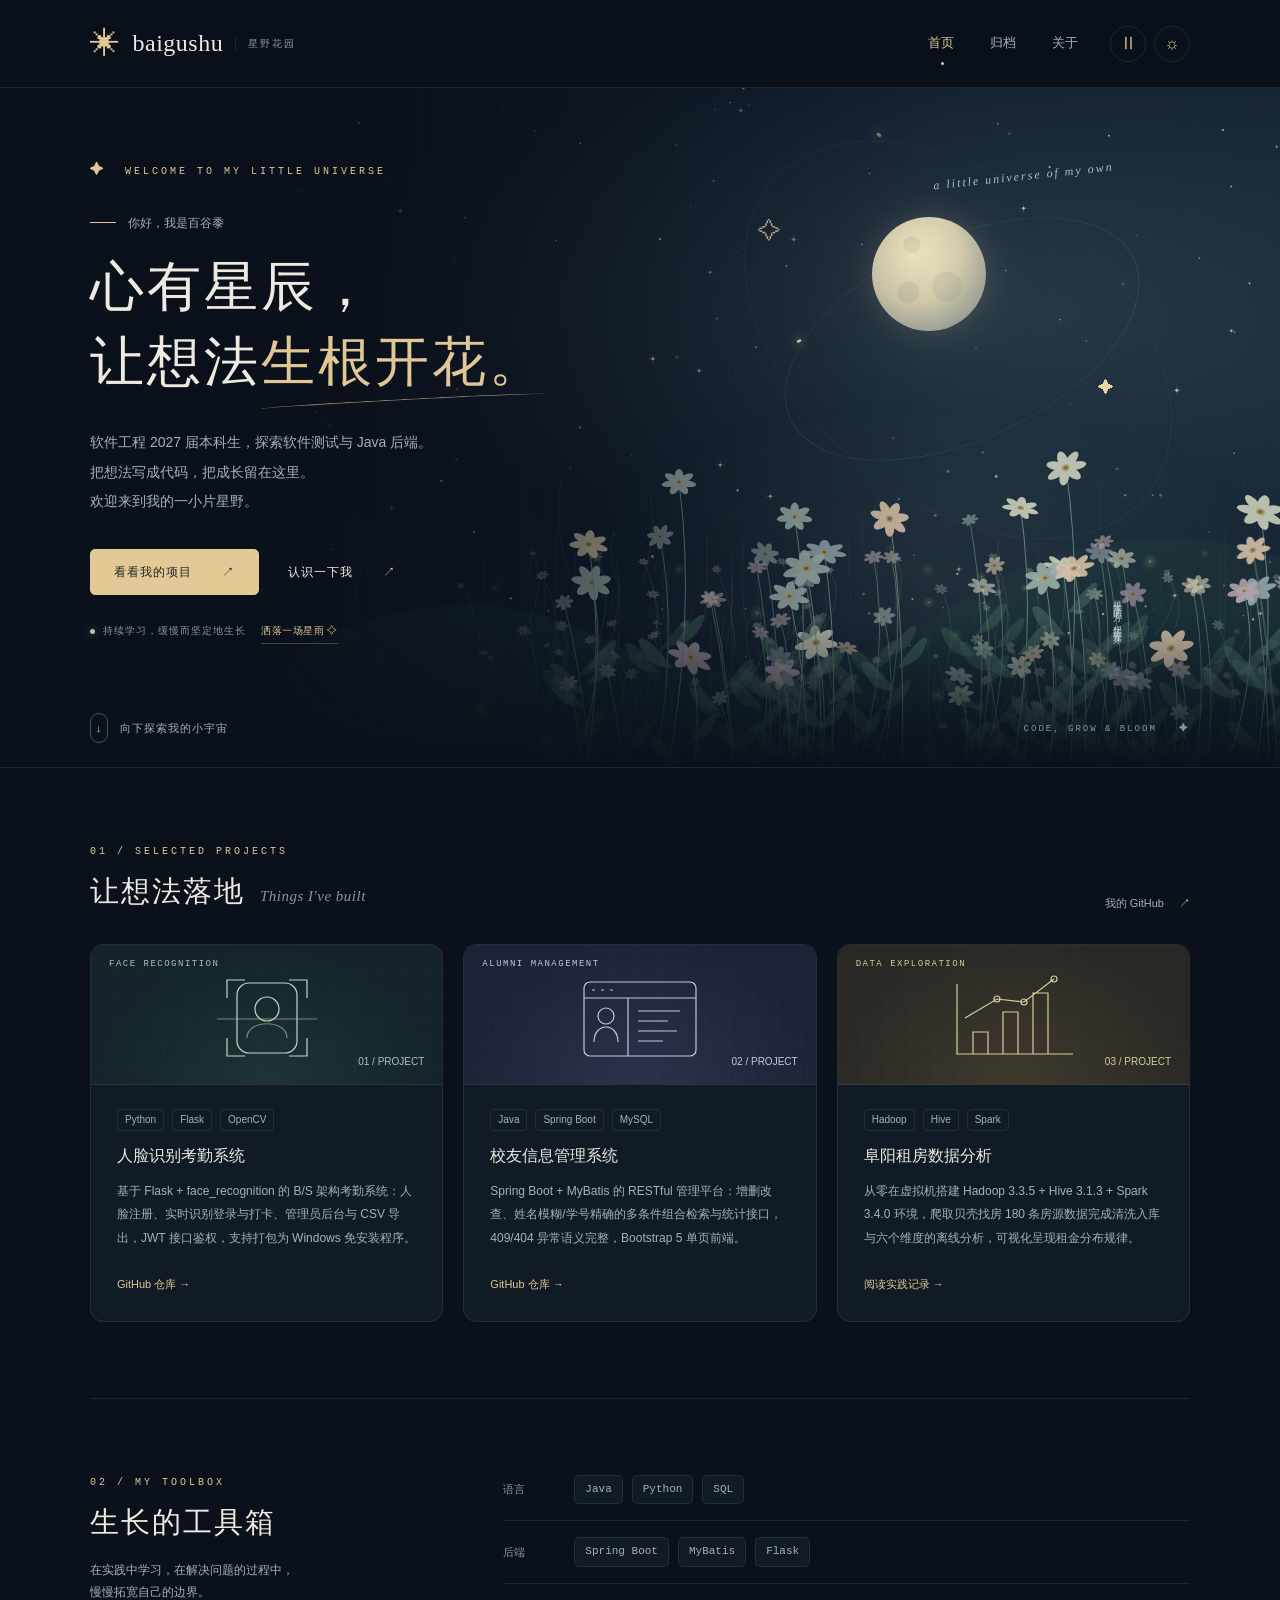
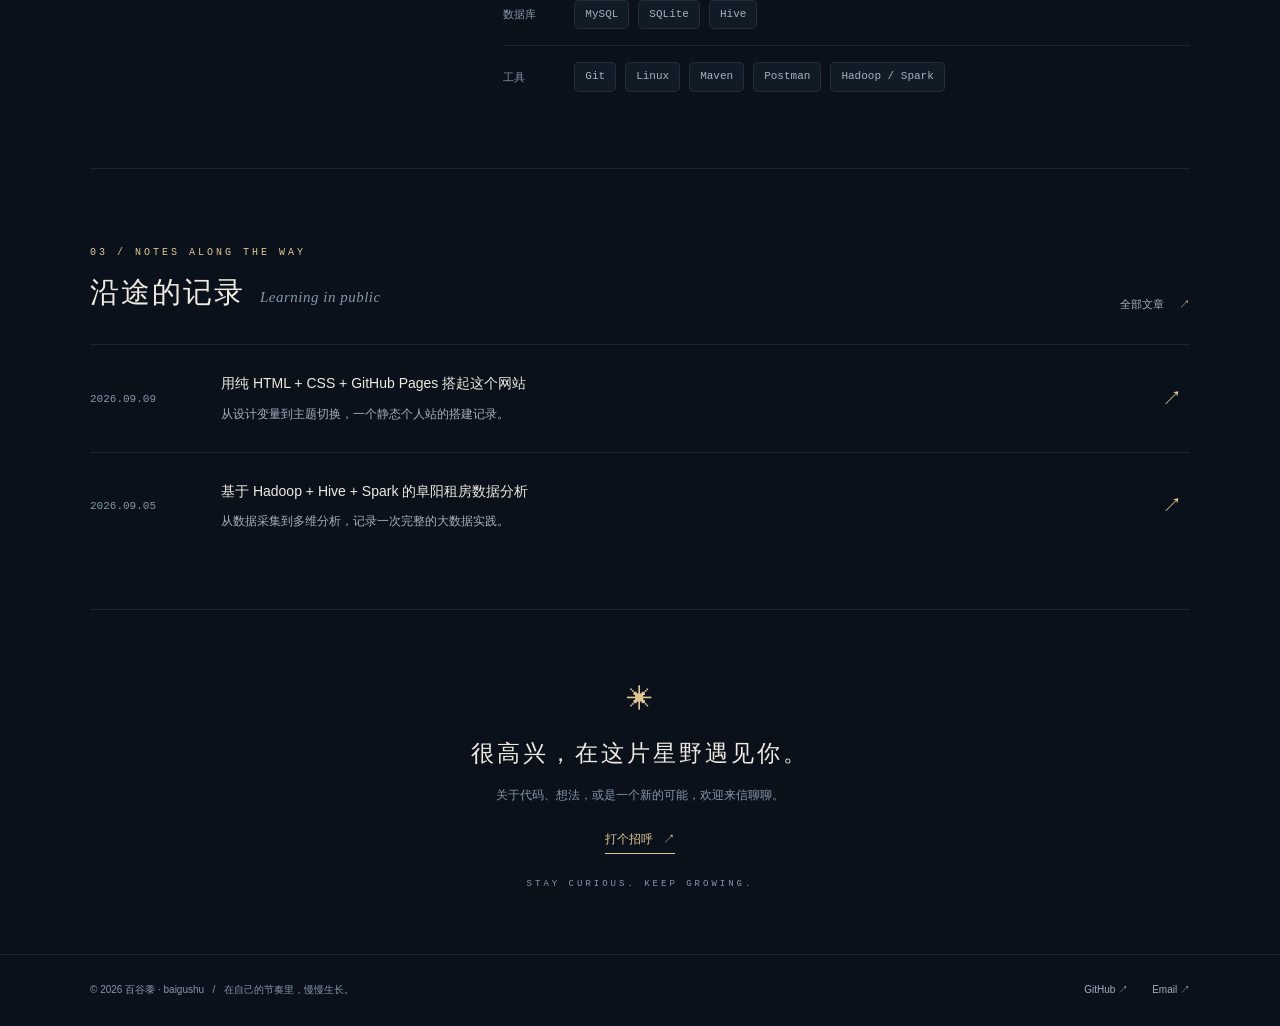
==== commit 5561244e: "Animate the starlit garden with swaying flowers and interactive meteor showers" ====
--- a/index.html
+++ b/index.html
@@ -9,10 +9,14 @@
     />
     <meta name="theme-color" content="#0b111b" />
     <title>百谷黍 · 星野花园</title>
-    <link rel="icon" type="image/svg+xml" href="favicon.svg" />
-    <script src="theme-init.js"></script>
-    <link rel="stylesheet" href="style.css" />
-    <script src="app.js" defer></script>
+    <link
+      rel="icon"
+      type="image/svg+xml"
+      href="favicon.svg?v=20261026-garden3"
+    />
+    <script src="theme-init.js?v=20261026-garden3"></script>
+    <link rel="stylesheet" href="style.css?v=20261026-garden3" />
+    <script src="app.js?v=20261026-garden3" defer></script>
   </head>
   <body class="home">
     <a class="skip-link" href="#main">跳到正文</a>
@@ -29,7 +33,7 @@
           <button
             class="motion-toggle"
             id="motionToggle"
-            aria-label="暂停星空动画"
+            aria-label="暂停星空与花海动画"
             aria-pressed="false"
           >
             Ⅱ</button
@@ -47,14 +51,9891 @@
       <section class="hero" aria-labelledby="hero-title">
         <div class="scene" aria-hidden="true">
           <canvas id="starfield"></canvas
-          ><img
-            class="garden"
-            src="assets/night-garden.svg"
-            alt=""
+          ><svg
+            xmlns="http://www.w3.org/2000/svg"
             width="1200"
             height="760"
-            fetchpriority="high"
-          />
+            fill="none"
+            viewBox="0 0 1200 760"
+            class="garden"
+            preserveAspectRatio="xMidYMax slice"
+            aria-hidden="true"
+          >
+            <defs>
+              <radialGradient id="a">
+                <stop stop-color="#8aa792" stop-opacity=".13" />
+                <stop offset="1" stop-color="#8aa792" stop-opacity="0" />
+              </radialGradient>
+              <linearGradient id="b" x2="0" y2="1">
+                <stop stop-color="#264642" stop-opacity=".25" />
+                <stop offset="1" stop-color="#112629" stop-opacity=".7" />
+              </linearGradient>
+            </defs>
+            <ellipse cx="760" cy="540" fill="url(#a)" rx="430" ry="210" />
+            <path
+              fill="url(#b)"
+              d="M0 655q210-145 400-50t390-35 410-40v230H0Z"
+            />
+            <path
+              fill="#132c2c"
+              d="M0 715q310-145 570-40t630-55v140H0Z"
+              opacity=".5"
+            />
+            <path
+              stroke="#739382"
+              stroke-opacity=".2"
+              stroke-width=".7"
+              d="M713.9 626.5q-9.3-61.5-4.7-122.9"
+            />
+            <path
+              stroke="#739382"
+              stroke-opacity=".19"
+              stroke-width=".7"
+              d="M485.1 643.9q-17.4-68.6-8.7-137.1"
+            />
+            <path
+              stroke="#739382"
+              stroke-opacity=".22"
+              stroke-width=".7"
+              d="M351.8 627.4q-7.5-69.9-3.8-139.9"
+            />
+            <path
+              stroke="#739382"
+              stroke-opacity=".19"
+              stroke-width=".7"
+              d="M570 722.6q-14.5-39.6-7.3-79.2"
+            />
+            <path
+              stroke="#739382"
+              stroke-opacity=".23"
+              stroke-width=".7"
+              d="M557 738.2q-13.4-45.9-6.7-91.9"
+            />
+            <path
+              stroke="#739382"
+              stroke-opacity=".26"
+              stroke-width=".7"
+              d="M434.2 668q-3.9-27.1-2-54.2"
+            />
+            <path
+              stroke="#739382"
+              stroke-opacity=".23"
+              stroke-width=".7"
+              d="M677.6 728.1q3.8-56.6 1.9-113.2"
+            />
+            <path
+              stroke="#739382"
+              stroke-opacity=".29"
+              stroke-width=".7"
+              d="M545 694.5q-17.6-57.7-8.8-115.5"
+            />
+            <path
+              stroke="#739382"
+              stroke-opacity=".11"
+              stroke-width=".7"
+              d="M511.3 574.8q-7-23.3-3.5-46.5"
+            />
+            <path
+              stroke="#739382"
+              stroke-opacity=".29"
+              stroke-width=".7"
+              d="M545.6 643.8q-1.5-51-.7-102.1m293.6 78.6q8.8-63.1 4.4-126.2m79.6 287.3q-9.8-26.3-4.9-52.6"
+            />
+            <path
+              stroke="#739382"
+              stroke-opacity=".13"
+              stroke-width=".7"
+              d="M124.5 770.9q-16-65.1-8-130.1"
+            />
+            <path
+              stroke="#739382"
+              stroke-opacity=".25"
+              stroke-width=".7"
+              d="M1125.9 779.9q9.9-62.8 4.9-125.7"
+            />
+            <path
+              stroke="#739382"
+              stroke-opacity=".29"
+              stroke-width=".7"
+              d="M444.8 541.8q16.8-49.5 8.4-99.1"
+            />
+            <path
+              stroke="#739382"
+              stroke-opacity=".15"
+              stroke-width=".7"
+              d="M676.6 542.1q-2.2-24.6-1.1-49.2"
+            />
+            <path
+              stroke="#739382"
+              stroke-opacity=".12"
+              stroke-width=".7"
+              d="M131 588.2q-16.4-42.5-8.2-85"
+            />
+            <path
+              stroke="#739382"
+              stroke-opacity=".14"
+              stroke-width=".7"
+              d="M285.3 548.4q16.1-58.1 8-116.2"
+            />
+            <path
+              stroke="#739382"
+              stroke-opacity=".28"
+              stroke-width=".7"
+              d="M810.1 759.1q-7.3-28.4-3.7-56.8"
+            />
+            <path
+              stroke="#739382"
+              stroke-opacity=".16"
+              stroke-width=".7"
+              d="M953.3 695.3q3.2-58.7 1.6-117.3m-87.5 158q-7.8-18.1-3.9-36.1"
+            />
+            <path
+              stroke="#739382"
+              stroke-opacity=".18"
+              stroke-width=".7"
+              d="M1092.8 612q-2.9-52.1-1.4-104.1"
+            />
+            <path
+              stroke="#739382"
+              stroke-opacity=".13"
+              stroke-width=".7"
+              d="M660 763.7q-4.9-51.2-2.4-102.4"
+            />
+            <path
+              stroke="#739382"
+              stroke-opacity=".16"
+              stroke-width=".7"
+              d="M485.8 657.7q21.9-50.5 11-101.1"
+            />
+            <path
+              stroke="#739382"
+              stroke-opacity=".15"
+              stroke-width=".7"
+              d="M1152.9 767.7q-12.2-39.4-6.1-78.7"
+            />
+            <path
+              stroke="#739382"
+              stroke-opacity=".13"
+              stroke-width=".7"
+              d="M1131.8 583.4q6.7-50.7 3.4-101.3"
+            />
+            <path
+              stroke="#739382"
+              stroke-opacity=".29"
+              stroke-width=".7"
+              d="M135.1 699.6q2.1-17.9 1.1-35.8"
+            />
+            <path
+              stroke="#739382"
+              stroke-opacity=".16"
+              stroke-width=".7"
+              d="M619.3 618q-8.7-20.8-4.4-41.7"
+            />
+            <path
+              stroke="#739382"
+              stroke-opacity=".12"
+              stroke-width=".7"
+              d="M231.2 715.6q9.6-48.1 4.8-96.3"
+            />
+            <path
+              stroke="#739382"
+              stroke-opacity=".26"
+              stroke-width=".7"
+              d="M380.5 771.3q-5.7-15.5-2.9-31"
+            />
+            <path
+              stroke="#739382"
+              stroke-opacity=".17"
+              stroke-width=".7"
+              d="M356.3 595q-10.9-50.1-5.5-100.1"
+            />
+            <path
+              stroke="#739382"
+              stroke-opacity=".25"
+              stroke-width=".7"
+              d="M538.6 614.7q10.3-51.2 5.2-102.5"
+            />
+            <path
+              stroke="#739382"
+              stroke-opacity=".26"
+              stroke-width=".7"
+              d="M1198.1 558.2q21.4-29.1 10.7-58.2"
+            />
+            <path
+              stroke="#739382"
+              stroke-opacity=".28"
+              stroke-width=".7"
+              d="M951.7 595.6q-9.9-22.1-4.9-44.1"
+            />
+            <path
+              stroke="#739382"
+              stroke-opacity=".16"
+              stroke-width=".7"
+              d="M940.5 631.7q10.4-51.2 5.2-102.5"
+            />
+            <path
+              stroke="#739382"
+              stroke-opacity=".25"
+              stroke-width=".7"
+              d="M219.2 742.8q13.5-53.9 6.8-107.9"
+            />
+            <path
+              stroke="#739382"
+              stroke-opacity=".12"
+              stroke-width=".7"
+              d="M509.3 703.6q17.8-35.2 8.9-70.3"
+            />
+            <path
+              stroke="#739382"
+              stroke-opacity=".13"
+              stroke-width=".7"
+              d="M880.2 626.6q13.4-65 6.7-130.1"
+            />
+            <path
+              stroke="#739382"
+              stroke-opacity=".24"
+              stroke-width=".7"
+              d="M117.5 598.4q11.8-67.9 5.9-135.7"
+            />
+            <path
+              stroke="#739382"
+              stroke-opacity=".22"
+              stroke-width=".7"
+              d="M334.5 593.1q1.4-39.5.7-79"
+            />
+            <path
+              stroke="#739382"
+              stroke-opacity=".16"
+              stroke-width=".7"
+              d="M167.1 750.8q9.4-28.5 4.7-56.9"
+            />
+            <path
+              stroke="#739382"
+              stroke-opacity=".28"
+              stroke-width=".7"
+              d="M432 757.7q.2-26.9.1-53.9"
+            />
+            <path
+              stroke="#739382"
+              stroke-opacity=".19"
+              stroke-width=".7"
+              d="M1027.4 719.6q5.6-28.4 2.8-56.7"
+            />
+            <path
+              stroke="#739382"
+              stroke-opacity=".18"
+              stroke-width=".7"
+              d="M441.2 733q17.3-52.1 8.7-104.2"
+            />
+            <path
+              stroke="#739382"
+              stroke-opacity=".23"
+              stroke-width=".7"
+              d="M261.1 607.8q8.9-55.7 4.5-111.4"
+            />
+            <path
+              stroke="#739382"
+              stroke-opacity=".26"
+              stroke-width=".7"
+              d="M544.6 684.6q-18-18.8-9-37.6m-311 48.7q-14.4-31.5-7.2-62.9"
+            />
+            <path
+              stroke="#739382"
+              stroke-opacity=".12"
+              stroke-width=".7"
+              d="M1089.7 619.2q-1.7-23.3-.9-46.7"
+            />
+            <path
+              stroke="#739382"
+              stroke-opacity=".1"
+              stroke-width=".7"
+              d="M1175.5 545.9q-14.8-43-7.4-86"
+            />
+            <path
+              stroke="#739382"
+              stroke-opacity=".26"
+              stroke-width=".7"
+              d="M1216.5 710q11.9-53.8 5.9-107.7"
+            />
+            <path
+              stroke="#739382"
+              stroke-opacity=".25"
+              stroke-width=".7"
+              d="M782 706q-17.5-32.4-8.7-64.7"
+            />
+            <path
+              stroke="#739382"
+              stroke-opacity=".23"
+              stroke-width=".7"
+              d="M923.3 724.5q-18.3-50.6-9.1-101.2"
+            />
+            <path
+              stroke="#739382"
+              stroke-opacity=".21"
+              stroke-width=".7"
+              d="M196.2 757.6q-10.4-15.5-5.2-31"
+            />
+            <path
+              stroke="#739382"
+              stroke-opacity=".14"
+              stroke-width=".7"
+              d="M1073.5 704.4q9.9-22.2 4.9-44.4"
+            />
+            <path
+              stroke="#739382"
+              stroke-opacity=".16"
+              stroke-width=".7"
+              d="M475.6 630q-12.8-58.9-6.4-117.8"
+            />
+            <path
+              stroke="#739382"
+              stroke-opacity=".14"
+              stroke-width=".7"
+              d="M414.5 600.4q-5.1-26.9-2.6-53.7"
+            />
+            <path
+              stroke="#739382"
+              stroke-opacity=".15"
+              stroke-width=".7"
+              d="M389.5 569.9q8.7-47 4.3-93.9"
+            />
+            <path
+              stroke="#739382"
+              stroke-opacity=".12"
+              stroke-width=".7"
+              d="M600.4 690.2q20.5-68.8 10.3-137.5"
+            />
+            <path
+              stroke="#739382"
+              stroke-opacity=".2"
+              stroke-width=".7"
+              d="M1158.3 741.6q-13.3-27.4-6.6-54.7"
+            />
+            <path
+              stroke="#739382"
+              stroke-opacity=".21"
+              stroke-width=".7"
+              d="M418.1 618q1.8-37.4.9-74.8"
+            />
+            <path
+              stroke="#739382"
+              stroke-opacity=".13"
+              stroke-width=".7"
+              d="M139.9 646.2q18.3-27.2 9.1-54.5"
+            />
+            <path
+              stroke="#739382"
+              stroke-opacity=".11"
+              stroke-width=".7"
+              d="M247.1 628.5q14.3-28.7 7.1-57.5"
+            />
+            <path
+              stroke="#739382"
+              stroke-opacity=".2"
+              stroke-width=".7"
+              d="M1141.3 691.7q-10.6-55.7-5.3-111.3"
+            />
+            <path
+              stroke="#739382"
+              stroke-opacity=".16"
+              stroke-width=".7"
+              d="M346 730.2q-10.6-44.8-5.3-89.5"
+            />
+            <path
+              stroke="#739382"
+              stroke-opacity=".28"
+              stroke-width=".7"
+              d="M118.7 561.6q22-47.5 11-94.9"
+            />
+            <path
+              stroke="#739382"
+              stroke-opacity=".26"
+              stroke-width=".7"
+              d="M472.7 626.8q-.5-50.7-.3-101.4"
+            />
+            <path
+              stroke="#739382"
+              stroke-opacity=".24"
+              stroke-width=".7"
+              d="M324.7 635.5q-9.4-66.8-4.7-133.5"
+            />
+            <path
+              stroke="#739382"
+              stroke-opacity=".21"
+              stroke-width=".7"
+              d="M600.7 664.2q20.8-60.8 10.4-121.6"
+            />
+            <path
+              stroke="#739382"
+              stroke-opacity=".17"
+              stroke-width=".7"
+              d="M1211 607.2q-6.7-32.8-3.3-65.6"
+            />
+            <path
+              stroke="#739382"
+              stroke-opacity=".22"
+              stroke-width=".7"
+              d="M1205.6 578.2q9.5-61.8 4.7-123.7"
+            />
+            <path
+              stroke="#739382"
+              stroke-opacity=".17"
+              stroke-width=".7"
+              d="M645.8 752.3q19-16.5 9.5-32.9"
+            />
+            <path
+              stroke="#739382"
+              stroke-opacity=".27"
+              stroke-width=".7"
+              d="M364.5 540q-20.8-58.6-10.4-117.2"
+            />
+            <path
+              stroke="#739382"
+              stroke-opacity=".11"
+              stroke-width=".7"
+              d="M357 784.3q21.4-48.7 10.7-97.4"
+            />
+            <path
+              stroke="#739382"
+              stroke-opacity=".17"
+              stroke-width=".7"
+              d="M481.5 789.7q-8.6-17.1-4.3-34.1m159-46.4q-5.9-36-2.9-72.1"
+            />
+            <path
+              stroke="#739382"
+              stroke-opacity=".16"
+              stroke-width=".7"
+              d="M520.4 712.2q2.2-63.8 1.1-127.6"
+            />
+            <path
+              stroke="#739382"
+              stroke-opacity=".2"
+              stroke-width=".7"
+              d="M1183.2 611.1q10.6-53.4 5.3-106.8"
+            />
+            <path
+              stroke="#739382"
+              stroke-opacity=".28"
+              stroke-width=".7"
+              d="M404.6 621.5q20.5-54.9 10.3-109.9"
+            />
+            <path
+              stroke="#739382"
+              stroke-opacity=".27"
+              stroke-width=".7"
+              d="M603.2 698.8q-10.7-40.5-5.3-81"
+            />
+            <path
+              stroke="#739382"
+              stroke-opacity=".1"
+              stroke-width=".7"
+              d="M788.3 622.4q8.3-22.7 4.1-45.5"
+            />
+            <path
+              stroke="#739382"
+              stroke-opacity=".11"
+              stroke-width=".7"
+              d="M968.9 551.7q-19.1-63.5-9.6-126.9"
+            />
+            <path
+              stroke="#739382"
+              stroke-opacity=".24"
+              stroke-width=".7"
+              d="M1112.7 705.6q-11.3-40.6-5.7-81.1"
+            />
+            <path
+              stroke="#739382"
+              stroke-opacity=".3"
+              stroke-width=".7"
+              d="M271.9 771.5q11.9-57.7 5.9-115.3"
+            />
+            <path
+              stroke="#739382"
+              stroke-opacity=".12"
+              stroke-width=".7"
+              d="M1186 761.6q-6.5-15.8-3.3-31.7"
+            />
+            <path
+              stroke="#739382"
+              stroke-opacity=".16"
+              stroke-width=".7"
+              d="M572.3 753.7q3-60.5 1.5-120.9"
+            />
+            <path
+              stroke="#739382"
+              stroke-opacity=".11"
+              stroke-width=".7"
+              d="M166 706.1q-3.6-32.4-1.8-64.7"
+            />
+            <path
+              stroke="#739382"
+              stroke-opacity=".13"
+              stroke-width=".7"
+              d="M1026.2 578q-2-25.8-1-51.5"
+            />
+            <path
+              stroke="#739382"
+              stroke-opacity=".2"
+              stroke-width=".7"
+              d="M532.7 764.3q-21.4-43.4-10.7-86.8"
+            />
+            <path
+              stroke="#739382"
+              stroke-opacity=".25"
+              stroke-width=".7"
+              d="M891.9 767.4q21.6-51.5 10.8-103.1"
+            />
+            <path
+              stroke="#739382"
+              stroke-opacity=".14"
+              stroke-width=".7"
+              d="M728.9 733.6q17.5-66.8 8.7-133.6"
+            />
+            <path
+              stroke="#739382"
+              stroke-opacity=".13"
+              stroke-width=".7"
+              d="M1132.3 674.8q8.5-56.6 4.3-113.1"
+            />
+            <path
+              stroke="#739382"
+              stroke-opacity=".11"
+              stroke-width=".7"
+              d="M699.9 546q-12.7-43-6.4-86.1"
+            />
+            <path
+              stroke="#739382"
+              stroke-opacity=".29"
+              stroke-width=".7"
+              d="M704.1 675.2q7.2-18.1 3.6-36.1"
+            />
+            <path
+              stroke="#739382"
+              stroke-opacity=".21"
+              stroke-width=".7"
+              d="M732.1 621q-5.8-41.8-2.9-83.7"
+            />
+            <path
+              stroke="#739382"
+              stroke-opacity=".3"
+              stroke-width=".7"
+              d="M933.5 727.9q20.5-29 10.2-57.9"
+            />
+            <path
+              stroke="#739382"
+              stroke-opacity=".24"
+              stroke-width=".7"
+              d="M574.5 647.8q-20.6-33-10.3-66.1"
+            />
+            <path
+              stroke="#739382"
+              stroke-opacity=".11"
+              stroke-width=".7"
+              d="M894.1 643.5q5.9-29.8 2.9-59.7"
+            />
+            <path
+              stroke="#739382"
+              stroke-opacity=".28"
+              stroke-width=".7"
+              d="M642.5 607.4q13-26 6.5-52"
+            />
+            <path
+              stroke="#739382"
+              stroke-opacity=".22"
+              stroke-width=".7"
+              d="M477.1 730.6q16.3-23 8.2-46"
+            />
+            <path
+              stroke="#739382"
+              stroke-opacity=".27"
+              stroke-width=".7"
+              d="M1092.5 777.9q3.2-39.3 1.6-78.6"
+            />
+            <path
+              stroke="#739382"
+              stroke-opacity=".18"
+              stroke-width=".7"
+              d="M768.5 725.6q-6.3-32.8-3.2-65.6"
+            />
+            <path
+              stroke="#739382"
+              stroke-opacity=".25"
+              stroke-width=".7"
+              d="M422.2 554.7q-18.8-37.2-9.4-74.4"
+            />
+            <path
+              stroke="#739382"
+              stroke-opacity=".23"
+              stroke-width=".7"
+              d="M110.1 692.9q-8.4-20.9-4.2-41.7"
+            />
+            <path
+              stroke="#739382"
+              stroke-opacity=".22"
+              stroke-width=".7"
+              d="M677.9 756.6q-18.5-30.1-9.2-60.2m65.2-135.9q-6-27.2-3-54.3"
+            />
+            <path
+              stroke="#739382"
+              stroke-opacity=".23"
+              stroke-width=".7"
+              d="M513.6 590.7q5.4-52.4 2.7-104.8"
+            />
+            <path
+              stroke="#739382"
+              stroke-opacity=".24"
+              stroke-width=".7"
+              d="M923.5 605.4q-9.7-37-4.9-73.9"
+            />
+            <path
+              stroke="#739382"
+              stroke-opacity=".18"
+              stroke-width=".7"
+              d="M153.5 663.2q-11.4-23.2-5.7-46.4"
+            />
+            <path
+              stroke="#739382"
+              stroke-opacity=".23"
+              stroke-width=".7"
+              d="M771.3 724q-10.3-49.2-5.2-98.3"
+            />
+            <path
+              stroke="#739382"
+              stroke-opacity=".14"
+              stroke-width=".7"
+              d="M132.4 588.1q-21.9-65.6-11-131.2M102 653.4q18.6-48.2 9.3-96.3"
+            />
+            <path
+              stroke="#739382"
+              stroke-opacity=".18"
+              stroke-width=".7"
+              d="M848.5 551.1q-12.5-24.6-6.3-49.1"
+            />
+            <path
+              stroke="#739382"
+              stroke-opacity=".25"
+              stroke-width=".7"
+              d="M845.9 630.4q12.2-20.7 6.1-41.3"
+            />
+            <path
+              stroke="#739382"
+              stroke-opacity=".23"
+              stroke-width=".7"
+              d="M561 599.2q-6.8-52.1-3.4-104.2"
+            />
+            <path
+              stroke="#739382"
+              stroke-opacity=".15"
+              stroke-width=".7"
+              d="M333 594.1q-20.1-62.7-10-125.4"
+            />
+            <path
+              stroke="#739382"
+              stroke-opacity=".18"
+              stroke-width=".7"
+              d="M372.7 783.7q-10-48-5-96"
+            />
+            <path
+              stroke="#739382"
+              stroke-opacity=".23"
+              stroke-width=".7"
+              d="M582.4 605.9q-12.7-42.3-6.4-84.5"
+            />
+            <path
+              stroke="#739382"
+              stroke-opacity=".19"
+              stroke-width=".7"
+              d="M538.1 642.1q14.5-27.1 7.2-54.1"
+            />
+            <path
+              stroke="#739382"
+              stroke-opacity=".26"
+              stroke-width=".7"
+              d="M646.6 696.8q-3-34.2-1.5-68.3"
+            />
+            <path
+              stroke="#739382"
+              stroke-opacity=".16"
+              stroke-width=".7"
+              d="M276.2 680.9q7.4-51.7 3.7-103.5"
+            />
+            <path
+              stroke="#739382"
+              stroke-opacity=".27"
+              stroke-width=".7"
+              d="M903.4 736.8q19.6-18 9.8-36.1"
+            />
+            <path
+              stroke="#739382"
+              stroke-opacity=".19"
+              stroke-width=".7"
+              d="M357.7 590.3q19-57.2 9.5-114.3"
+            />
+            <path
+              stroke="#739382"
+              stroke-opacity=".22"
+              stroke-width=".7"
+              d="M568.9 550.9q11.1-20.4 5.6-40.7"
+            />
+            <path
+              stroke="#739382"
+              stroke-opacity=".24"
+              stroke-width=".7"
+              d="M129.2 619.5q-7.2-51.7-3.6-103.4"
+            />
+            <path
+              stroke="#739382"
+              stroke-opacity=".29"
+              stroke-width=".7"
+              d="M882.1 565.2q21.2-18.3 10.6-36.6"
+            />
+            <path
+              stroke="#739382"
+              stroke-opacity=".13"
+              stroke-width=".7"
+              d="M680 671.8q-4.3-63.7-2.2-127.3"
+            />
+            <path
+              stroke="#739382"
+              stroke-opacity=".26"
+              stroke-width=".7"
+              d="M953.7 678.3q-18-25.2-9-50.5"
+            />
+            <path
+              stroke="#739382"
+              stroke-opacity=".13"
+              stroke-width=".7"
+              d="M808.5 600.3q21.9-39.2 11-78.4"
+            />
+            <path
+              stroke="#739382"
+              stroke-opacity=".19"
+              stroke-width=".7"
+              d="M565.1 730.9q18.5-56.6 9.2-113.2m139.5 146.5q-9.8-58-4.9-116"
+            />
+            <path
+              stroke="#739382"
+              stroke-opacity=".27"
+              stroke-width=".7"
+              d="M454.7 728.3q-19.8-66-9.9-131.9"
+            />
+            <path
+              stroke="#739382"
+              stroke-opacity=".23"
+              stroke-width=".7"
+              d="M315.7 779.1q3.1-33.2 1.5-66.3"
+            />
+            <path
+              stroke="#739382"
+              stroke-opacity=".14"
+              stroke-width=".7"
+              d="M895.1 772.4q14.3-56.1 7.1-112.3"
+            />
+            <path
+              stroke="#739382"
+              stroke-opacity=".29"
+              stroke-width=".7"
+              d="M778.1 640.8q-21.7-19.8-10.9-39.5"
+            />
+            <path
+              stroke="#739382"
+              stroke-opacity=".14"
+              stroke-width=".7"
+              d="M253 717.6q14.2-67.2 7.1-134.4"
+            />
+            <path
+              stroke="#739382"
+              stroke-opacity=".11"
+              stroke-width=".7"
+              d="M886.3 573.4q-18.6-37.2-9.3-74.3"
+            />
+            <path
+              stroke="#739382"
+              stroke-opacity=".24"
+              stroke-width=".7"
+              d="M151.2 749.6q3-20.6 1.5-41.2"
+            />
+            <path
+              stroke="#739382"
+              stroke-opacity=".21"
+              stroke-width=".7"
+              d="M929.1 785.5q-20.2-23-10.1-45.9"
+            />
+            <path
+              stroke="#739382"
+              stroke-opacity=".2"
+              stroke-width=".7"
+              d="M1095.7 614.9q2.9-66 1.4-132"
+            />
+            <path
+              stroke="#739382"
+              stroke-opacity=".1"
+              stroke-width=".7"
+              d="M648.9 783.8q-13.8-32.8-6.9-65.6"
+            />
+            <g opacity=".35">
+              <path
+                stroke="#799487"
+                stroke-width=".7"
+                d="M549.6 667.5q43.6-42.4 23.6-77"
+              />
+              <g transform="rotate(-1.3 26310.99 -24966.698)scale(1 .69)">
+                <ellipse cy="-2.9" fill="#d7dcc6" rx="1.4" ry="3" />
+                <ellipse
+                  cy="-2.9"
+                  fill="#d7dcc6"
+                  rx="1.4"
+                  ry="3"
+                  transform="rotate(51.4)"
+                />
+                <ellipse
+                  cy="-2.9"
+                  fill="#d7dcc6"
+                  rx="1.4"
+                  ry="3"
+                  transform="rotate(102.9)"
+                />
+                <ellipse
+                  cy="-2.9"
+                  fill="#d7dcc6"
+                  rx="1.4"
+                  ry="3"
+                  transform="rotate(154.3)"
+                />
+                <ellipse
+                  cy="-2.9"
+                  fill="#d7dcc6"
+                  rx="1.4"
+                  ry="3"
+                  transform="rotate(205.7)"
+                />
+                <ellipse
+                  cy="-2.9"
+                  fill="#d7dcc6"
+                  rx="1.4"
+                  ry="3"
+                  transform="rotate(257.1)"
+                />
+                <ellipse
+                  cy="-2.9"
+                  fill="#d7dcc6"
+                  rx="1.4"
+                  ry="3"
+                  transform="rotate(308.6)"
+                />
+                <circle r="1.1" fill="#c4a76e" />
+                <circle r=".5" fill="#766c43" />
+              </g>
+            </g>
+            <g opacity=".35">
+              <path
+                stroke="#799487"
+                stroke-width=".7"
+                d="M346 610.2q6.4-41.8-13.6-76"
+              />
+              <g transform="rotate(-18.1 1843.13 -776.351)scale(1 .66)">
+                <ellipse cy="-3.8" fill="#e3cdb0" rx="1.9" ry="4" />
+                <ellipse
+                  cy="-3.8"
+                  fill="#e3cdb0"
+                  rx="1.9"
+                  ry="4"
+                  transform="rotate(51.4)"
+                />
+                <ellipse
+                  cy="-3.8"
+                  fill="#e3cdb0"
+                  rx="1.9"
+                  ry="4"
+                  transform="rotate(102.9)"
+                />
+                <ellipse
+                  cy="-3.8"
+                  fill="#e3cdb0"
+                  rx="1.9"
+                  ry="4"
+                  transform="rotate(154.3)"
+                />
+                <ellipse
+                  cy="-3.8"
+                  fill="#e3cdb0"
+                  rx="1.9"
+                  ry="4"
+                  transform="rotate(205.7)"
+                />
+                <ellipse
+                  cy="-3.8"
+                  fill="#e3cdb0"
+                  rx="1.9"
+                  ry="4"
+                  transform="rotate(257.1)"
+                />
+                <ellipse
+                  cy="-3.8"
+                  fill="#e3cdb0"
+                  rx="1.9"
+                  ry="4"
+                  transform="rotate(308.6)"
+                />
+                <circle r="1.4" fill="#c4a76e" />
+                <circle r=".6" fill="#766c43" />
+              </g>
+            </g>
+            <g opacity=".35">
+              <path
+                stroke="#799487"
+                stroke-width=".7"
+                d="M304.7 717q-9.8-49.9-29.8-90.7"
+              />
+              <g transform="rotate(27 -1166.914 885.67)scale(1 .52)">
+                <ellipse cy="-2.2" fill="#bdacb4" rx="1.1" ry="2.3" />
+                <ellipse
+                  cy="-2.2"
+                  fill="#bdacb4"
+                  rx="1.1"
+                  ry="2.3"
+                  transform="rotate(51.4)"
+                />
+                <ellipse
+                  cy="-2.2"
+                  fill="#bdacb4"
+                  rx="1.1"
+                  ry="2.3"
+                  transform="rotate(102.9)"
+                />
+                <ellipse
+                  cy="-2.2"
+                  fill="#bdacb4"
+                  rx="1.1"
+                  ry="2.3"
+                  transform="rotate(154.3)"
+                />
+                <ellipse
+                  cy="-2.2"
+                  fill="#bdacb4"
+                  rx="1.1"
+                  ry="2.3"
+                  transform="rotate(205.7)"
+                />
+                <ellipse
+                  cy="-2.2"
+                  fill="#bdacb4"
+                  rx="1.1"
+                  ry="2.3"
+                  transform="rotate(257.1)"
+                />
+                <ellipse
+                  cy="-2.2"
+                  fill="#bdacb4"
+                  rx="1.1"
+                  ry="2.3"
+                  transform="rotate(308.6)"
+                />
+                <circle r=".8" fill="#c4a76e" />
+                <circle r=".4" fill="#766c43" />
+              </g>
+            </g>
+            <g opacity=".35">
+              <path
+                stroke="#799487"
+                stroke-width=".7"
+                d="M548.6 617.4q-1-49.5-21-90"
+              />
+              <g transform="rotate(20.1 -1224.123 1752.187)scale(1 .84)">
+                <ellipse cy="-2.7" fill="#bdacb4" rx="1.4" ry="2.9" />
+                <ellipse
+                  cy="-2.7"
+                  fill="#bdacb4"
+                  rx="1.4"
+                  ry="2.9"
+                  transform="rotate(51.4)"
+                />
+                <ellipse
+                  cy="-2.7"
+                  fill="#bdacb4"
+                  rx="1.4"
+                  ry="2.9"
+                  transform="rotate(102.9)"
+                />
+                <ellipse
+                  cy="-2.7"
+                  fill="#bdacb4"
+                  rx="1.4"
+                  ry="2.9"
+                  transform="rotate(154.3)"
+                />
+                <ellipse
+                  cy="-2.7"
+                  fill="#bdacb4"
+                  rx="1.4"
+                  ry="2.9"
+                  transform="rotate(205.7)"
+                />
+                <ellipse
+                  cy="-2.7"
+                  fill="#bdacb4"
+                  rx="1.4"
+                  ry="2.9"
+                  transform="rotate(257.1)"
+                />
+                <ellipse
+                  cy="-2.7"
+                  fill="#bdacb4"
+                  rx="1.4"
+                  ry="2.9"
+                  transform="rotate(308.6)"
+                />
+                <circle r="1" fill="#c4a76e" />
+                <circle r=".5" fill="#766c43" />
+              </g>
+            </g>
+            <g opacity=".35">
+              <path
+                stroke="#799487"
+                stroke-width=".7"
+                d="M914 731.8q-8.5-28.6-28.5-52.1"
+              />
+              <g transform="rotate(29.9 -830.03 1998.002)scale(1 .68)">
+                <ellipse cy="-3.7" fill="#e3cdb0" rx="1.8" ry="3.9" />
+                <ellipse
+                  cy="-3.7"
+                  fill="#e3cdb0"
+                  rx="1.8"
+                  ry="3.9"
+                  transform="rotate(51.4)"
+                />
+                <ellipse
+                  cy="-3.7"
+                  fill="#e3cdb0"
+                  rx="1.8"
+                  ry="3.9"
+                  transform="rotate(102.9)"
+                />
+                <ellipse
+                  cy="-3.7"
+                  fill="#e3cdb0"
+                  rx="1.8"
+                  ry="3.9"
+                  transform="rotate(154.3)"
+                />
+                <ellipse
+                  cy="-3.7"
+                  fill="#e3cdb0"
+                  rx="1.8"
+                  ry="3.9"
+                  transform="rotate(205.7)"
+                />
+                <ellipse
+                  cy="-3.7"
+                  fill="#e3cdb0"
+                  rx="1.8"
+                  ry="3.9"
+                  transform="rotate(257.1)"
+                />
+                <ellipse
+                  cy="-3.7"
+                  fill="#e3cdb0"
+                  rx="1.8"
+                  ry="3.9"
+                  transform="rotate(308.6)"
+                />
+                <circle r="1.4" fill="#c4a76e" />
+                <circle r=".6" fill="#766c43" />
+              </g>
+            </g>
+            <g opacity=".35">
+              <path
+                stroke="#799487"
+                stroke-width=".7"
+                d="M1154.7 734.6q3.5-51.8-16.5-94.2"
+              />
+              <g transform="rotate(21.1 -1150.17 3375.904)scale(1 .84)">
+                <ellipse cy="-2.9" fill="#bdacb4" rx="1.5" ry="3.1" />
+                <ellipse
+                  cy="-2.9"
+                  fill="#bdacb4"
+                  rx="1.5"
+                  ry="3.1"
+                  transform="rotate(51.4)"
+                />
+                <ellipse
+                  cy="-2.9"
+                  fill="#bdacb4"
+                  rx="1.5"
+                  ry="3.1"
+                  transform="rotate(102.9)"
+                />
+                <ellipse
+                  cy="-2.9"
+                  fill="#bdacb4"
+                  rx="1.5"
+                  ry="3.1"
+                  transform="rotate(154.3)"
+                />
+                <ellipse
+                  cy="-2.9"
+                  fill="#bdacb4"
+                  rx="1.5"
+                  ry="3.1"
+                  transform="rotate(205.7)"
+                />
+                <ellipse
+                  cy="-2.9"
+                  fill="#bdacb4"
+                  rx="1.5"
+                  ry="3.1"
+                  transform="rotate(257.1)"
+                />
+                <ellipse
+                  cy="-2.9"
+                  fill="#bdacb4"
+                  rx="1.5"
+                  ry="3.1"
+                  transform="rotate(308.6)"
+                />
+                <circle r="1.1" fill="#c4a76e" />
+                <circle r=".5" fill="#766c43" />
+              </g>
+            </g>
+            <g opacity=".35">
+              <path
+                stroke="#799487"
+                stroke-width=".7"
+                d="M960.6 645q-7.3-38.5-27.3-70"
+              />
+              <g transform="rotate(-7.1 5100.862 -7234.43)scale(1 .51)">
+                <ellipse cy="-2.7" fill="#d7dcc6" rx="1.3" ry="2.9" />
+                <ellipse
+                  cy="-2.7"
+                  fill="#d7dcc6"
+                  rx="1.3"
+                  ry="2.9"
+                  transform="rotate(51.4)"
+                />
+                <ellipse
+                  cy="-2.7"
+                  fill="#d7dcc6"
+                  rx="1.3"
+                  ry="2.9"
+                  transform="rotate(102.9)"
+                />
+                <ellipse
+                  cy="-2.7"
+                  fill="#d7dcc6"
+                  rx="1.3"
+                  ry="2.9"
+                  transform="rotate(154.3)"
+                />
+                <ellipse
+                  cy="-2.7"
+                  fill="#d7dcc6"
+                  rx="1.3"
+                  ry="2.9"
+                  transform="rotate(205.7)"
+                />
+                <ellipse
+                  cy="-2.7"
+                  fill="#d7dcc6"
+                  rx="1.3"
+                  ry="2.9"
+                  transform="rotate(257.1)"
+                />
+                <ellipse
+                  cy="-2.7"
+                  fill="#d7dcc6"
+                  rx="1.3"
+                  ry="2.9"
+                  transform="rotate(308.6)"
+                />
+                <circle r="1" fill="#c4a76e" />
+                <circle r=".5" fill="#766c43" />
+              </g>
+            </g>
+            <g opacity=".35">
+              <path
+                stroke="#799487"
+                stroke-width=".7"
+                d="M863.8 712q13.5-51.5-6.5-93.6"
+              />
+              <g transform="rotate(22 -1162.046 2514.413)scale(1 .53)">
+                <ellipse cy="-2.9" fill="#bdacb4" rx="1.4" ry="3" />
+                <ellipse
+                  cy="-2.9"
+                  fill="#bdacb4"
+                  rx="1.4"
+                  ry="3"
+                  transform="rotate(51.4)"
+                />
+                <ellipse
+                  cy="-2.9"
+                  fill="#bdacb4"
+                  rx="1.4"
+                  ry="3"
+                  transform="rotate(102.9)"
+                />
+                <ellipse
+                  cy="-2.9"
+                  fill="#bdacb4"
+                  rx="1.4"
+                  ry="3"
+                  transform="rotate(154.3)"
+                />
+                <ellipse
+                  cy="-2.9"
+                  fill="#bdacb4"
+                  rx="1.4"
+                  ry="3"
+                  transform="rotate(205.7)"
+                />
+                <ellipse
+                  cy="-2.9"
+                  fill="#bdacb4"
+                  rx="1.4"
+                  ry="3"
+                  transform="rotate(257.1)"
+                />
+                <ellipse
+                  cy="-2.9"
+                  fill="#bdacb4"
+                  rx="1.4"
+                  ry="3"
+                  transform="rotate(308.6)"
+                />
+                <circle r="1.1" fill="#c4a76e" />
+                <circle r=".5" fill="#766c43" />
+              </g>
+            </g>
+            <g opacity=".35">
+              <path
+                stroke="#799487"
+                stroke-width=".7"
+                d="M877.5 633.7q21.1-57.5 1.1-104.6"
+              />
+              <g transform="rotate(21.7 -940.975 2556.573)scale(1 .67)">
+                <ellipse cy="-2.4" fill="#a7b9b0" rx="1.2" ry="2.5" />
+                <ellipse
+                  cy="-2.4"
+                  fill="#a7b9b0"
+                  rx="1.2"
+                  ry="2.5"
+                  transform="rotate(51.4)"
+                />
+                <ellipse
+                  cy="-2.4"
+                  fill="#a7b9b0"
+                  rx="1.2"
+                  ry="2.5"
+                  transform="rotate(102.9)"
+                />
+                <ellipse
+                  cy="-2.4"
+                  fill="#a7b9b0"
+                  rx="1.2"
+                  ry="2.5"
+                  transform="rotate(154.3)"
+                />
+                <ellipse
+                  cy="-2.4"
+                  fill="#a7b9b0"
+                  rx="1.2"
+                  ry="2.5"
+                  transform="rotate(205.7)"
+                />
+                <ellipse
+                  cy="-2.4"
+                  fill="#a7b9b0"
+                  rx="1.2"
+                  ry="2.5"
+                  transform="rotate(257.1)"
+                />
+                <ellipse
+                  cy="-2.4"
+                  fill="#a7b9b0"
+                  rx="1.2"
+                  ry="2.5"
+                  transform="rotate(308.6)"
+                />
+                <circle r=".9" fill="#c4a76e" />
+                <circle r=".4" fill="#766c43" />
+              </g>
+            </g>
+            <g opacity=".35">
+              <path
+                stroke="#799487"
+                stroke-width=".7"
+                d="M255.6 597.7q5.6-28.4-14.4-51.7"
+              />
+              <g transform="rotate(-14.4 2281.618 -681.647)scale(1 .78)">
+                <ellipse cy="-2.2" fill="#bdacb4" rx="1.1" ry="2.3" />
+                <ellipse
+                  cy="-2.2"
+                  fill="#bdacb4"
+                  rx="1.1"
+                  ry="2.3"
+                  transform="rotate(51.4)"
+                />
+                <ellipse
+                  cy="-2.2"
+                  fill="#bdacb4"
+                  rx="1.1"
+                  ry="2.3"
+                  transform="rotate(102.9)"
+                />
+                <ellipse
+                  cy="-2.2"
+                  fill="#bdacb4"
+                  rx="1.1"
+                  ry="2.3"
+                  transform="rotate(154.3)"
+                />
+                <ellipse
+                  cy="-2.2"
+                  fill="#bdacb4"
+                  rx="1.1"
+                  ry="2.3"
+                  transform="rotate(205.7)"
+                />
+                <ellipse
+                  cy="-2.2"
+                  fill="#bdacb4"
+                  rx="1.1"
+                  ry="2.3"
+                  transform="rotate(257.1)"
+                />
+                <ellipse
+                  cy="-2.2"
+                  fill="#bdacb4"
+                  rx="1.1"
+                  ry="2.3"
+                  transform="rotate(308.6)"
+                />
+                <circle r=".8" fill="#c4a76e" />
+                <circle r=".4" fill="#766c43" />
+              </g>
+            </g>
+            <g opacity=".35">
+              <path
+                stroke="#799487"
+                stroke-width=".7"
+                d="M613.9 758.5q20.5-39.9.5-72.6"
+              />
+              <g transform="rotate(1.1 -35418.226 32344.264)scale(1 .72)">
+                <ellipse cy="-2.9" fill="#d7dcc6" rx="1.4" ry="3" />
+                <ellipse
+                  cy="-2.9"
+                  fill="#d7dcc6"
+                  rx="1.4"
+                  ry="3"
+                  transform="rotate(51.4)"
+                />
+                <ellipse
+                  cy="-2.9"
+                  fill="#d7dcc6"
+                  rx="1.4"
+                  ry="3"
+                  transform="rotate(102.9)"
+                />
+                <ellipse
+                  cy="-2.9"
+                  fill="#d7dcc6"
+                  rx="1.4"
+                  ry="3"
+                  transform="rotate(154.3)"
+                />
+                <ellipse
+                  cy="-2.9"
+                  fill="#d7dcc6"
+                  rx="1.4"
+                  ry="3"
+                  transform="rotate(205.7)"
+                />
+                <ellipse
+                  cy="-2.9"
+                  fill="#d7dcc6"
+                  rx="1.4"
+                  ry="3"
+                  transform="rotate(257.1)"
+                />
+                <ellipse
+                  cy="-2.9"
+                  fill="#d7dcc6"
+                  rx="1.4"
+                  ry="3"
+                  transform="rotate(308.6)"
+                />
+                <circle r="1.1" fill="#c4a76e" />
+                <circle r=".5" fill="#766c43" />
+              </g>
+            </g>
+            <g opacity=".35">
+              <path
+                stroke="#799487"
+                stroke-width=".7"
+                d="M703.8 698.6q22.7-38.2 2.7-69.4"
+              />
+              <g transform="rotate(-1.3 28083.218 -30822.117)scale(1 .81)">
+                <ellipse cy="-2.6" fill="#d7dcc6" rx="1.3" ry="2.7" />
+                <ellipse
+                  cy="-2.6"
+                  fill="#d7dcc6"
+                  rx="1.3"
+                  ry="2.7"
+                  transform="rotate(51.4)"
+                />
+                <ellipse
+                  cy="-2.6"
+                  fill="#d7dcc6"
+                  rx="1.3"
+                  ry="2.7"
+                  transform="rotate(102.9)"
+                />
+                <ellipse
+                  cy="-2.6"
+                  fill="#d7dcc6"
+                  rx="1.3"
+                  ry="2.7"
+                  transform="rotate(154.3)"
+                />
+                <ellipse
+                  cy="-2.6"
+                  fill="#d7dcc6"
+                  rx="1.3"
+                  ry="2.7"
+                  transform="rotate(205.7)"
+                />
+                <ellipse
+                  cy="-2.6"
+                  fill="#d7dcc6"
+                  rx="1.3"
+                  ry="2.7"
+                  transform="rotate(257.1)"
+                />
+                <ellipse
+                  cy="-2.6"
+                  fill="#d7dcc6"
+                  rx="1.3"
+                  ry="2.7"
+                  transform="rotate(308.6)"
+                />
+                <circle r="1" fill="#c4a76e" />
+                <circle r=".4" fill="#766c43" />
+              </g>
+            </g>
+            <g opacity=".35">
+              <path
+                stroke="#799487"
+                stroke-width=".7"
+                d="M852.1 603q6-48.9-14-88.9"
+              />
+              <g transform="rotate(29.3 -564.262 1860.072)scale(1 .58)">
+                <ellipse cy="-3.3" fill="#a7b9b0" rx="1.7" ry="3.5" />
+                <ellipse
+                  cy="-3.3"
+                  fill="#a7b9b0"
+                  rx="1.7"
+                  ry="3.5"
+                  transform="rotate(51.4)"
+                />
+                <ellipse
+                  cy="-3.3"
+                  fill="#a7b9b0"
+                  rx="1.7"
+                  ry="3.5"
+                  transform="rotate(102.9)"
+                />
+                <ellipse
+                  cy="-3.3"
+                  fill="#a7b9b0"
+                  rx="1.7"
+                  ry="3.5"
+                  transform="rotate(154.3)"
+                />
+                <ellipse
+                  cy="-3.3"
+                  fill="#a7b9b0"
+                  rx="1.7"
+                  ry="3.5"
+                  transform="rotate(205.7)"
+                />
+                <ellipse
+                  cy="-3.3"
+                  fill="#a7b9b0"
+                  rx="1.7"
+                  ry="3.5"
+                  transform="rotate(257.1)"
+                />
+                <ellipse
+                  cy="-3.3"
+                  fill="#a7b9b0"
+                  rx="1.7"
+                  ry="3.5"
+                  transform="rotate(308.6)"
+                />
+                <circle r="1.3" fill="#c4a76e" />
+                <circle r=".6" fill="#766c43" />
+              </g>
+            </g>
+            <g opacity=".35">
+              <path
+                stroke="#799487"
+                stroke-width=".7"
+                d="M1184.8 714.6q21.8-42.1 1.8-76.6"
+              />
+              <g transform="rotate(-21.1 2306.12 -2866.632)scale(1 .72)">
+                <ellipse cy="-1.9" fill="#9eafb7" rx=".9" ry="2" />
+                <ellipse
+                  cy="-1.9"
+                  fill="#9eafb7"
+                  rx=".9"
+                  ry="2"
+                  transform="rotate(51.4)"
+                />
+                <ellipse
+                  cy="-1.9"
+                  fill="#9eafb7"
+                  rx=".9"
+                  ry="2"
+                  transform="rotate(102.9)"
+                />
+                <ellipse
+                  cy="-1.9"
+                  fill="#9eafb7"
+                  rx=".9"
+                  ry="2"
+                  transform="rotate(154.3)"
+                />
+                <ellipse
+                  cy="-1.9"
+                  fill="#9eafb7"
+                  rx=".9"
+                  ry="2"
+                  transform="rotate(205.7)"
+                />
+                <ellipse
+                  cy="-1.9"
+                  fill="#9eafb7"
+                  rx=".9"
+                  ry="2"
+                  transform="rotate(257.1)"
+                />
+                <ellipse
+                  cy="-1.9"
+                  fill="#9eafb7"
+                  rx=".9"
+                  ry="2"
+                  transform="rotate(308.6)"
+                />
+                <circle r=".7" fill="#c4a76e" />
+                <circle r=".3" fill="#766c43" />
+              </g>
+            </g>
+            <g opacity=".35">
+              <path
+                stroke="#799487"
+                stroke-width=".7"
+                d="M1130.1 677.3q32-30.7 12-55.9"
+              />
+              <g transform="rotate(22.9 -962.94 3130.092)scale(1 .59)">
+                <ellipse cy="-2" fill="#e3cdb0" rx="1" ry="2.1" />
+                <ellipse
+                  cy="-2"
+                  fill="#e3cdb0"
+                  rx="1"
+                  ry="2.1"
+                  transform="rotate(51.4)"
+                />
+                <ellipse
+                  cy="-2"
+                  fill="#e3cdb0"
+                  rx="1"
+                  ry="2.1"
+                  transform="rotate(102.9)"
+                />
+                <ellipse
+                  cy="-2"
+                  fill="#e3cdb0"
+                  rx="1"
+                  ry="2.1"
+                  transform="rotate(154.3)"
+                />
+                <ellipse
+                  cy="-2"
+                  fill="#e3cdb0"
+                  rx="1"
+                  ry="2.1"
+                  transform="rotate(205.7)"
+                />
+                <ellipse
+                  cy="-2"
+                  fill="#e3cdb0"
+                  rx="1"
+                  ry="2.1"
+                  transform="rotate(257.1)"
+                />
+                <ellipse
+                  cy="-2"
+                  fill="#e3cdb0"
+                  rx="1"
+                  ry="2.1"
+                  transform="rotate(308.6)"
+                />
+                <circle r=".7" fill="#c4a76e" />
+                <circle r=".3" fill="#766c43" />
+              </g>
+            </g>
+            <g opacity=".35">
+              <path
+                stroke="#799487"
+                stroke-width=".7"
+                d="M469.4 630q41.9-22.3 21.9-40.6"
+              />
+              <g transform="rotate(-4.2 8282.557 -6404.54)scale(1 .8)">
+                <ellipse cy="-2.5" fill="#9eafb7" rx="1.2" ry="2.6" />
+                <ellipse
+                  cy="-2.5"
+                  fill="#9eafb7"
+                  rx="1.2"
+                  ry="2.6"
+                  transform="rotate(51.4)"
+                />
+                <ellipse
+                  cy="-2.5"
+                  fill="#9eafb7"
+                  rx="1.2"
+                  ry="2.6"
+                  transform="rotate(102.9)"
+                />
+                <ellipse
+                  cy="-2.5"
+                  fill="#9eafb7"
+                  rx="1.2"
+                  ry="2.6"
+                  transform="rotate(154.3)"
+                />
+                <ellipse
+                  cy="-2.5"
+                  fill="#9eafb7"
+                  rx="1.2"
+                  ry="2.6"
+                  transform="rotate(205.7)"
+                />
+                <ellipse
+                  cy="-2.5"
+                  fill="#9eafb7"
+                  rx="1.2"
+                  ry="2.6"
+                  transform="rotate(257.1)"
+                />
+                <ellipse
+                  cy="-2.5"
+                  fill="#9eafb7"
+                  rx="1.2"
+                  ry="2.6"
+                  transform="rotate(308.6)"
+                />
+                <circle r=".9" fill="#c4a76e" />
+                <circle r=".4" fill="#766c43" />
+              </g>
+            </g>
+            <g opacity=".35">
+              <path
+                stroke="#799487"
+                stroke-width=".7"
+                d="M1238.7 662.3q-6-40.8-26-74.1"
+              />
+              <g transform="rotate(19.9 -1070.128 3750.517)scale(1 .59)">
+                <ellipse cy="-3.4" fill="#d7dcc6" rx="1.7" ry="3.6" />
+                <ellipse
+                  cy="-3.4"
+                  fill="#d7dcc6"
+                  rx="1.7"
+                  ry="3.6"
+                  transform="rotate(51.4)"
+                />
+                <ellipse
+                  cy="-3.4"
+                  fill="#d7dcc6"
+                  rx="1.7"
+                  ry="3.6"
+                  transform="rotate(102.9)"
+                />
+                <ellipse
+                  cy="-3.4"
+                  fill="#d7dcc6"
+                  rx="1.7"
+                  ry="3.6"
+                  transform="rotate(154.3)"
+                />
+                <ellipse
+                  cy="-3.4"
+                  fill="#d7dcc6"
+                  rx="1.7"
+                  ry="3.6"
+                  transform="rotate(205.7)"
+                />
+                <ellipse
+                  cy="-3.4"
+                  fill="#d7dcc6"
+                  rx="1.7"
+                  ry="3.6"
+                  transform="rotate(257.1)"
+                />
+                <ellipse
+                  cy="-3.4"
+                  fill="#d7dcc6"
+                  rx="1.7"
+                  ry="3.6"
+                  transform="rotate(308.6)"
+                />
+                <circle r="1.3" fill="#c4a76e" />
+                <circle r=".6" fill="#766c43" />
+              </g>
+            </g>
+            <g opacity=".35">
+              <path
+                stroke="#799487"
+                stroke-width=".7"
+                d="M419.4 670.8q15.1-25.7-4.9-46.7"
+              />
+              <g transform="rotate(28.4 -1025.96 1131.094)scale(1 .52)">
+                <ellipse cy="-3.3" fill="#bdacb4" rx="1.6" ry="3.5" />
+                <ellipse
+                  cy="-3.3"
+                  fill="#bdacb4"
+                  rx="1.6"
+                  ry="3.5"
+                  transform="rotate(51.4)"
+                />
+                <ellipse
+                  cy="-3.3"
+                  fill="#bdacb4"
+                  rx="1.6"
+                  ry="3.5"
+                  transform="rotate(102.9)"
+                />
+                <ellipse
+                  cy="-3.3"
+                  fill="#bdacb4"
+                  rx="1.6"
+                  ry="3.5"
+                  transform="rotate(154.3)"
+                />
+                <ellipse
+                  cy="-3.3"
+                  fill="#bdacb4"
+                  rx="1.6"
+                  ry="3.5"
+                  transform="rotate(205.7)"
+                />
+                <ellipse
+                  cy="-3.3"
+                  fill="#bdacb4"
+                  rx="1.6"
+                  ry="3.5"
+                  transform="rotate(257.1)"
+                />
+                <ellipse
+                  cy="-3.3"
+                  fill="#bdacb4"
+                  rx="1.6"
+                  ry="3.5"
+                  transform="rotate(308.6)"
+                />
+                <circle r="1.2" fill="#c4a76e" />
+                <circle r=".6" fill="#766c43" />
+              </g>
+            </g>
+            <g opacity=".35">
+              <path
+                stroke="#799487"
+                stroke-width=".7"
+                d="M1035.7 739.6q-5.3-54.1-25.3-98.3"
+              />
+              <g transform="rotate(-14.1 3097.977 -3764.4)scale(1 .77)">
+                <ellipse cy="-2.9" fill="#9eafb7" rx="1.4" ry="3" />
+                <ellipse
+                  cy="-2.9"
+                  fill="#9eafb7"
+                  rx="1.4"
+                  ry="3"
+                  transform="rotate(51.4)"
+                />
+                <ellipse
+                  cy="-2.9"
+                  fill="#9eafb7"
+                  rx="1.4"
+                  ry="3"
+                  transform="rotate(102.9)"
+                />
+                <ellipse
+                  cy="-2.9"
+                  fill="#9eafb7"
+                  rx="1.4"
+                  ry="3"
+                  transform="rotate(154.3)"
+                />
+                <ellipse
+                  cy="-2.9"
+                  fill="#9eafb7"
+                  rx="1.4"
+                  ry="3"
+                  transform="rotate(205.7)"
+                />
+                <ellipse
+                  cy="-2.9"
+                  fill="#9eafb7"
+                  rx="1.4"
+                  ry="3"
+                  transform="rotate(257.1)"
+                />
+                <ellipse
+                  cy="-2.9"
+                  fill="#9eafb7"
+                  rx="1.4"
+                  ry="3"
+                  transform="rotate(308.6)"
+                />
+                <circle r="1.1" fill="#c4a76e" />
+                <circle r=".5" fill="#766c43" />
+              </g>
+            </g>
+            <g opacity=".35">
+              <path
+                stroke="#799487"
+                stroke-width=".7"
+                d="M400.2 638.6q30.2-27.7 10.2-50.4"
+              />
+              <g transform="rotate(-19 1962.672 -932.127)scale(1 .56)">
+                <ellipse cy="-3.4" fill="#a7b9b0" rx="1.7" ry="3.5" />
+                <ellipse
+                  cy="-3.4"
+                  fill="#a7b9b0"
+                  rx="1.7"
+                  ry="3.5"
+                  transform="rotate(51.4)"
+                />
+                <ellipse
+                  cy="-3.4"
+                  fill="#a7b9b0"
+                  rx="1.7"
+                  ry="3.5"
+                  transform="rotate(102.9)"
+                />
+                <ellipse
+                  cy="-3.4"
+                  fill="#a7b9b0"
+                  rx="1.7"
+                  ry="3.5"
+                  transform="rotate(154.3)"
+                />
+                <ellipse
+                  cy="-3.4"
+                  fill="#a7b9b0"
+                  rx="1.7"
+                  ry="3.5"
+                  transform="rotate(205.7)"
+                />
+                <ellipse
+                  cy="-3.4"
+                  fill="#a7b9b0"
+                  rx="1.7"
+                  ry="3.5"
+                  transform="rotate(257.1)"
+                />
+                <ellipse
+                  cy="-3.4"
+                  fill="#a7b9b0"
+                  rx="1.7"
+                  ry="3.5"
+                  transform="rotate(308.6)"
+                />
+                <circle r="1.3" fill="#c4a76e" />
+                <circle r=".6" fill="#766c43" />
+              </g>
+            </g>
+            <g opacity=".35">
+              <path
+                stroke="#799487"
+                stroke-width=".7"
+                d="M844 687.5q32.7-41.2 12.7-74.9"
+              />
+              <g transform="rotate(-7.2 5296.85 -6502.128)scale(1 .67)">
+                <ellipse cy="-2.6" fill="#bdacb4" rx="1.3" ry="2.7" />
+                <ellipse
+                  cy="-2.6"
+                  fill="#bdacb4"
+                  rx="1.3"
+                  ry="2.7"
+                  transform="rotate(51.4)"
+                />
+                <ellipse
+                  cy="-2.6"
+                  fill="#bdacb4"
+                  rx="1.3"
+                  ry="2.7"
+                  transform="rotate(102.9)"
+                />
+                <ellipse
+                  cy="-2.6"
+                  fill="#bdacb4"
+                  rx="1.3"
+                  ry="2.7"
+                  transform="rotate(154.3)"
+                />
+                <ellipse
+                  cy="-2.6"
+                  fill="#bdacb4"
+                  rx="1.3"
+                  ry="2.7"
+                  transform="rotate(205.7)"
+                />
+                <ellipse
+                  cy="-2.6"
+                  fill="#bdacb4"
+                  rx="1.3"
+                  ry="2.7"
+                  transform="rotate(257.1)"
+                />
+                <ellipse
+                  cy="-2.6"
+                  fill="#bdacb4"
+                  rx="1.3"
+                  ry="2.7"
+                  transform="rotate(308.6)"
+                />
+                <circle r="1" fill="#c4a76e" />
+                <circle r=".4" fill="#766c43" />
+              </g>
+            </g>
+            <g opacity=".35">
+              <path
+                stroke="#799487"
+                stroke-width=".7"
+                d="M653.2 683q7-54.9-13-99.9"
+              />
+              <g transform="rotate(-11.3 3267.074 -2944.006)scale(1 .88)">
+                <ellipse cy="-3" fill="#a7b9b0" rx="1.5" ry="3.2" />
+                <ellipse
+                  cy="-3"
+                  fill="#a7b9b0"
+                  rx="1.5"
+                  ry="3.2"
+                  transform="rotate(51.4)"
+                />
+                <ellipse
+                  cy="-3"
+                  fill="#a7b9b0"
+                  rx="1.5"
+                  ry="3.2"
+                  transform="rotate(102.9)"
+                />
+                <ellipse
+                  cy="-3"
+                  fill="#a7b9b0"
+                  rx="1.5"
+                  ry="3.2"
+                  transform="rotate(154.3)"
+                />
+                <ellipse
+                  cy="-3"
+                  fill="#a7b9b0"
+                  rx="1.5"
+                  ry="3.2"
+                  transform="rotate(205.7)"
+                />
+                <ellipse
+                  cy="-3"
+                  fill="#a7b9b0"
+                  rx="1.5"
+                  ry="3.2"
+                  transform="rotate(257.1)"
+                />
+                <ellipse
+                  cy="-3"
+                  fill="#a7b9b0"
+                  rx="1.5"
+                  ry="3.2"
+                  transform="rotate(308.6)"
+                />
+                <circle r="1.1" fill="#c4a76e" />
+                <circle r=".5" fill="#766c43" />
+              </g>
+            </g>
+            <g opacity=".35">
+              <path
+                stroke="#799487"
+                stroke-width=".7"
+                d="M585.1 651.1q36.7-55.8 16.7-101.5"
+              />
+              <g transform="rotate(23.2 -1037.821 1740.67)scale(1 .64)">
+                <ellipse cy="-2.8" fill="#bdacb4" rx="1.4" ry="3" />
+                <ellipse
+                  cy="-2.8"
+                  fill="#bdacb4"
+                  rx="1.4"
+                  ry="3"
+                  transform="rotate(51.4)"
+                />
+                <ellipse
+                  cy="-2.8"
+                  fill="#bdacb4"
+                  rx="1.4"
+                  ry="3"
+                  transform="rotate(102.9)"
+                />
+                <ellipse
+                  cy="-2.8"
+                  fill="#bdacb4"
+                  rx="1.4"
+                  ry="3"
+                  transform="rotate(154.3)"
+                />
+                <ellipse
+                  cy="-2.8"
+                  fill="#bdacb4"
+                  rx="1.4"
+                  ry="3"
+                  transform="rotate(205.7)"
+                />
+                <ellipse
+                  cy="-2.8"
+                  fill="#bdacb4"
+                  rx="1.4"
+                  ry="3"
+                  transform="rotate(257.1)"
+                />
+                <ellipse
+                  cy="-2.8"
+                  fill="#bdacb4"
+                  rx="1.4"
+                  ry="3"
+                  transform="rotate(308.6)"
+                />
+                <circle r="1.1" fill="#c4a76e" />
+                <circle r=".5" fill="#766c43" />
+              </g>
+            </g>
+            <g opacity=".35">
+              <path
+                stroke="#799487"
+                stroke-width=".7"
+                d="M1065.5 726.8q30.6-48.2 10.6-87.6"
+              />
+              <g transform="rotate(17.4 -1550.545 3835.772)scale(1 .55)">
+                <ellipse cy="-2.5" fill="#e3cdb0" rx="1.2" ry="2.6" />
+                <ellipse
+                  cy="-2.5"
+                  fill="#e3cdb0"
+                  rx="1.2"
+                  ry="2.6"
+                  transform="rotate(51.4)"
+                />
+                <ellipse
+                  cy="-2.5"
+                  fill="#e3cdb0"
+                  rx="1.2"
+                  ry="2.6"
+                  transform="rotate(102.9)"
+                />
+                <ellipse
+                  cy="-2.5"
+                  fill="#e3cdb0"
+                  rx="1.2"
+                  ry="2.6"
+                  transform="rotate(154.3)"
+                />
+                <ellipse
+                  cy="-2.5"
+                  fill="#e3cdb0"
+                  rx="1.2"
+                  ry="2.6"
+                  transform="rotate(205.7)"
+                />
+                <ellipse
+                  cy="-2.5"
+                  fill="#e3cdb0"
+                  rx="1.2"
+                  ry="2.6"
+                  transform="rotate(257.1)"
+                />
+                <ellipse
+                  cy="-2.5"
+                  fill="#e3cdb0"
+                  rx="1.2"
+                  ry="2.6"
+                  transform="rotate(308.6)"
+                />
+                <circle r="1" fill="#c4a76e" />
+                <circle r=".4" fill="#766c43" />
+              </g>
+            </g>
+            <g opacity=".35">
+              <path
+                stroke="#799487"
+                stroke-width=".7"
+                d="M585.5 703.5q15.4-25.5-4.6-46.4"
+              />
+              <g transform="rotate(-21.5 2020.973 -1201.294)scale(1 .61)">
+                <ellipse cy="-3.3" fill="#9eafb7" rx="1.6" ry="3.4" />
+                <ellipse
+                  cy="-3.3"
+                  fill="#9eafb7"
+                  rx="1.6"
+                  ry="3.4"
+                  transform="rotate(51.4)"
+                />
+                <ellipse
+                  cy="-3.3"
+                  fill="#9eafb7"
+                  rx="1.6"
+                  ry="3.4"
+                  transform="rotate(102.9)"
+                />
+                <ellipse
+                  cy="-3.3"
+                  fill="#9eafb7"
+                  rx="1.6"
+                  ry="3.4"
+                  transform="rotate(154.3)"
+                />
+                <ellipse
+                  cy="-3.3"
+                  fill="#9eafb7"
+                  rx="1.6"
+                  ry="3.4"
+                  transform="rotate(205.7)"
+                />
+                <ellipse
+                  cy="-3.3"
+                  fill="#9eafb7"
+                  rx="1.6"
+                  ry="3.4"
+                  transform="rotate(257.1)"
+                />
+                <ellipse
+                  cy="-3.3"
+                  fill="#9eafb7"
+                  rx="1.6"
+                  ry="3.4"
+                  transform="rotate(308.6)"
+                />
+                <circle r="1.2" fill="#c4a76e" />
+                <circle r=".5" fill="#766c43" />
+              </g>
+            </g>
+            <g opacity=".35">
+              <path
+                stroke="#799487"
+                stroke-width=".7"
+                d="M899.9 624.5q29.3-57 9.3-103.7"
+              />
+              <g transform="rotate(-11.3 3086.711 -4334.676)scale(1 .61)">
+                <ellipse cy="-2.9" fill="#d7dcc6" rx="1.4" ry="3" />
+                <ellipse
+                  cy="-2.9"
+                  fill="#d7dcc6"
+                  rx="1.4"
+                  ry="3"
+                  transform="rotate(51.4)"
+                />
+                <ellipse
+                  cy="-2.9"
+                  fill="#d7dcc6"
+                  rx="1.4"
+                  ry="3"
+                  transform="rotate(102.9)"
+                />
+                <ellipse
+                  cy="-2.9"
+                  fill="#d7dcc6"
+                  rx="1.4"
+                  ry="3"
+                  transform="rotate(154.3)"
+                />
+                <ellipse
+                  cy="-2.9"
+                  fill="#d7dcc6"
+                  rx="1.4"
+                  ry="3"
+                  transform="rotate(205.7)"
+                />
+                <ellipse
+                  cy="-2.9"
+                  fill="#d7dcc6"
+                  rx="1.4"
+                  ry="3"
+                  transform="rotate(257.1)"
+                />
+                <ellipse
+                  cy="-2.9"
+                  fill="#d7dcc6"
+                  rx="1.4"
+                  ry="3"
+                  transform="rotate(308.6)"
+                />
+                <circle r="1.1" fill="#c4a76e" />
+                <circle r=".5" fill="#766c43" />
+              </g>
+            </g>
+            <g opacity=".35">
+              <path
+                stroke="#799487"
+                stroke-width=".7"
+                d="M383.1 741.7q-.6-37.9-20.6-69"
+              />
+              <g transform="rotate(-14.2 2881.63 -1118.812)scale(1 .88)">
+                <ellipse cy="-2.9" fill="#a7b9b0" rx="1.4" ry="3.1" />
+                <ellipse
+                  cy="-2.9"
+                  fill="#a7b9b0"
+                  rx="1.4"
+                  ry="3.1"
+                  transform="rotate(51.4)"
+                />
+                <ellipse
+                  cy="-2.9"
+                  fill="#a7b9b0"
+                  rx="1.4"
+                  ry="3.1"
+                  transform="rotate(102.9)"
+                />
+                <ellipse
+                  cy="-2.9"
+                  fill="#a7b9b0"
+                  rx="1.4"
+                  ry="3.1"
+                  transform="rotate(154.3)"
+                />
+                <ellipse
+                  cy="-2.9"
+                  fill="#a7b9b0"
+                  rx="1.4"
+                  ry="3.1"
+                  transform="rotate(205.7)"
+                />
+                <ellipse
+                  cy="-2.9"
+                  fill="#a7b9b0"
+                  rx="1.4"
+                  ry="3.1"
+                  transform="rotate(257.1)"
+                />
+                <ellipse
+                  cy="-2.9"
+                  fill="#a7b9b0"
+                  rx="1.4"
+                  ry="3.1"
+                  transform="rotate(308.6)"
+                />
+                <circle r="1.1" fill="#c4a76e" />
+                <circle r=".5" fill="#766c43" />
+              </g>
+            </g>
+            <g opacity=".35">
+              <path
+                stroke="#799487"
+                stroke-width=".7"
+                d="M657.7 666.1q-8.3-53.8-28.3-97.9"
+              />
+              <g transform="rotate(-28.5 1433.346 -955.034)scale(1 .68)">
+                <ellipse cy="-2.6" fill="#bdacb4" rx="1.3" ry="2.7" />
+                <ellipse
+                  cy="-2.6"
+                  fill="#bdacb4"
+                  rx="1.3"
+                  ry="2.7"
+                  transform="rotate(51.4)"
+                />
+                <ellipse
+                  cy="-2.6"
+                  fill="#bdacb4"
+                  rx="1.3"
+                  ry="2.7"
+                  transform="rotate(102.9)"
+                />
+                <ellipse
+                  cy="-2.6"
+                  fill="#bdacb4"
+                  rx="1.3"
+                  ry="2.7"
+                  transform="rotate(154.3)"
+                />
+                <ellipse
+                  cy="-2.6"
+                  fill="#bdacb4"
+                  rx="1.3"
+                  ry="2.7"
+                  transform="rotate(205.7)"
+                />
+                <ellipse
+                  cy="-2.6"
+                  fill="#bdacb4"
+                  rx="1.3"
+                  ry="2.7"
+                  transform="rotate(257.1)"
+                />
+                <ellipse
+                  cy="-2.6"
+                  fill="#bdacb4"
+                  rx="1.3"
+                  ry="2.7"
+                  transform="rotate(308.6)"
+                />
+                <circle r="1" fill="#c4a76e" />
+                <circle r=".4" fill="#766c43" />
+              </g>
+            </g>
+            <g opacity=".35">
+              <path
+                stroke="#799487"
+                stroke-width=".7"
+                d="M1186 737.4q21.1-42 1.1-76.4"
+              />
+              <g transform="rotate(-11.7 3819.26 -5462.603)scale(1 .78)">
+                <ellipse cy="-3.4" fill="#9eafb7" rx="1.7" ry="3.6" />
+                <ellipse
+                  cy="-3.4"
+                  fill="#9eafb7"
+                  rx="1.7"
+                  ry="3.6"
+                  transform="rotate(51.4)"
+                />
+                <ellipse
+                  cy="-3.4"
+                  fill="#9eafb7"
+                  rx="1.7"
+                  ry="3.6"
+                  transform="rotate(102.9)"
+                />
+                <ellipse
+                  cy="-3.4"
+                  fill="#9eafb7"
+                  rx="1.7"
+                  ry="3.6"
+                  transform="rotate(154.3)"
+                />
+                <ellipse
+                  cy="-3.4"
+                  fill="#9eafb7"
+                  rx="1.7"
+                  ry="3.6"
+                  transform="rotate(205.7)"
+                />
+                <ellipse
+                  cy="-3.4"
+                  fill="#9eafb7"
+                  rx="1.7"
+                  ry="3.6"
+                  transform="rotate(257.1)"
+                />
+                <ellipse
+                  cy="-3.4"
+                  fill="#9eafb7"
+                  rx="1.7"
+                  ry="3.6"
+                  transform="rotate(308.6)"
+                />
+                <circle r="1.3" fill="#c4a76e" />
+                <circle r=".6" fill="#766c43" />
+              </g>
+            </g>
+            <g opacity=".35">
+              <path
+                stroke="#799487"
+                stroke-width=".7"
+                d="M325.1 675.2q6.9-43.6-13.1-79.3"
+              />
+              <g transform="rotate(12.6 -2542.797 1710.98)scale(1 .75)">
+                <ellipse cy="-3.7" fill="#bdacb4" rx="1.8" ry="3.8" />
+                <ellipse
+                  cy="-3.7"
+                  fill="#bdacb4"
+                  rx="1.8"
+                  ry="3.8"
+                  transform="rotate(51.4)"
+                />
+                <ellipse
+                  cy="-3.7"
+                  fill="#bdacb4"
+                  rx="1.8"
+                  ry="3.8"
+                  transform="rotate(102.9)"
+                />
+                <ellipse
+                  cy="-3.7"
+                  fill="#bdacb4"
+                  rx="1.8"
+                  ry="3.8"
+                  transform="rotate(154.3)"
+                />
+                <ellipse
+                  cy="-3.7"
+                  fill="#bdacb4"
+                  rx="1.8"
+                  ry="3.8"
+                  transform="rotate(205.7)"
+                />
+                <ellipse
+                  cy="-3.7"
+                  fill="#bdacb4"
+                  rx="1.8"
+                  ry="3.8"
+                  transform="rotate(257.1)"
+                />
+                <ellipse
+                  cy="-3.7"
+                  fill="#bdacb4"
+                  rx="1.8"
+                  ry="3.8"
+                  transform="rotate(308.6)"
+                />
+                <circle r="1.4" fill="#c4a76e" />
+                <circle r=".6" fill="#766c43" />
+              </g>
+            </g>
+            <g opacity=".35">
+              <path
+                stroke="#799487"
+                stroke-width=".7"
+                d="M265.9 674.6q21.1-29.5 1.1-53.7"
+              />
+              <g transform="rotate(-10.8 3417.718 -1101.832)scale(1 .52)">
+                <ellipse cy="-2.9" fill="#a7b9b0" rx="1.4" ry="3" />
+                <ellipse
+                  cy="-2.9"
+                  fill="#a7b9b0"
+                  rx="1.4"
+                  ry="3"
+                  transform="rotate(51.4)"
+                />
+                <ellipse
+                  cy="-2.9"
+                  fill="#a7b9b0"
+                  rx="1.4"
+                  ry="3"
+                  transform="rotate(102.9)"
+                />
+                <ellipse
+                  cy="-2.9"
+                  fill="#a7b9b0"
+                  rx="1.4"
+                  ry="3"
+                  transform="rotate(154.3)"
+                />
+                <ellipse
+                  cy="-2.9"
+                  fill="#a7b9b0"
+                  rx="1.4"
+                  ry="3"
+                  transform="rotate(205.7)"
+                />
+                <ellipse
+                  cy="-2.9"
+                  fill="#a7b9b0"
+                  rx="1.4"
+                  ry="3"
+                  transform="rotate(257.1)"
+                />
+                <ellipse
+                  cy="-2.9"
+                  fill="#a7b9b0"
+                  rx="1.4"
+                  ry="3"
+                  transform="rotate(308.6)"
+                />
+                <circle r="1.1" fill="#c4a76e" />
+                <circle r=".5" fill="#766c43" />
+              </g>
+            </g>
+            <g opacity=".35">
+              <path
+                stroke="#799487"
+                stroke-width=".7"
+                d="M704.8 605.7q43.7-49.9 23.7-90.7"
+              />
+              <g transform="rotate(18.6 -1208.209 2481.842)scale(1 .58)">
+                <ellipse cy="-3.6" fill="#bdacb4" rx="1.8" ry="3.8" />
+                <ellipse
+                  cy="-3.6"
+                  fill="#bdacb4"
+                  rx="1.8"
+                  ry="3.8"
+                  transform="rotate(51.4)"
+                />
+                <ellipse
+                  cy="-3.6"
+                  fill="#bdacb4"
+                  rx="1.8"
+                  ry="3.8"
+                  transform="rotate(102.9)"
+                />
+                <ellipse
+                  cy="-3.6"
+                  fill="#bdacb4"
+                  rx="1.8"
+                  ry="3.8"
+                  transform="rotate(154.3)"
+                />
+                <ellipse
+                  cy="-3.6"
+                  fill="#bdacb4"
+                  rx="1.8"
+                  ry="3.8"
+                  transform="rotate(205.7)"
+                />
+                <ellipse
+                  cy="-3.6"
+                  fill="#bdacb4"
+                  rx="1.8"
+                  ry="3.8"
+                  transform="rotate(257.1)"
+                />
+                <ellipse
+                  cy="-3.6"
+                  fill="#bdacb4"
+                  rx="1.8"
+                  ry="3.8"
+                  transform="rotate(308.6)"
+                />
+                <circle r="1.4" fill="#c4a76e" />
+                <circle r=".6" fill="#766c43" />
+              </g>
+            </g>
+            <g opacity=".35">
+              <path
+                stroke="#799487"
+                stroke-width=".7"
+                d="M991.6 689.4q23.2-48.2 3.2-87.6"
+              />
+              <g transform="rotate(5 -6394.343 11693.233)scale(1 .86)">
+                <ellipse cy="-3" fill="#e3cdb0" rx="1.5" ry="3.2" />
+                <ellipse
+                  cy="-3"
+                  fill="#e3cdb0"
+                  rx="1.5"
+                  ry="3.2"
+                  transform="rotate(51.4)"
+                />
+                <ellipse
+                  cy="-3"
+                  fill="#e3cdb0"
+                  rx="1.5"
+                  ry="3.2"
+                  transform="rotate(102.9)"
+                />
+                <ellipse
+                  cy="-3"
+                  fill="#e3cdb0"
+                  rx="1.5"
+                  ry="3.2"
+                  transform="rotate(154.3)"
+                />
+                <ellipse
+                  cy="-3"
+                  fill="#e3cdb0"
+                  rx="1.5"
+                  ry="3.2"
+                  transform="rotate(205.7)"
+                />
+                <ellipse
+                  cy="-3"
+                  fill="#e3cdb0"
+                  rx="1.5"
+                  ry="3.2"
+                  transform="rotate(257.1)"
+                />
+                <ellipse
+                  cy="-3"
+                  fill="#e3cdb0"
+                  rx="1.5"
+                  ry="3.2"
+                  transform="rotate(308.6)"
+                />
+                <circle r="1.1" fill="#c4a76e" />
+                <circle r=".5" fill="#766c43" />
+              </g>
+            </g>
+            <g opacity=".35">
+              <path
+                stroke="#799487"
+                stroke-width=".7"
+                d="M928.2 735.2q4.5-53.3-15.5-96.8"
+              />
+              <g transform="rotate(7.1 -4688.834 7675.105)scale(1 .81)">
+                <ellipse cy="-1.9" fill="#d7dcc6" rx="1" ry="2" />
+                <ellipse
+                  cy="-1.9"
+                  fill="#d7dcc6"
+                  rx="1"
+                  ry="2"
+                  transform="rotate(51.4)"
+                />
+                <ellipse
+                  cy="-1.9"
+                  fill="#d7dcc6"
+                  rx="1"
+                  ry="2"
+                  transform="rotate(102.9)"
+                />
+                <ellipse
+                  cy="-1.9"
+                  fill="#d7dcc6"
+                  rx="1"
+                  ry="2"
+                  transform="rotate(154.3)"
+                />
+                <ellipse
+                  cy="-1.9"
+                  fill="#d7dcc6"
+                  rx="1"
+                  ry="2"
+                  transform="rotate(205.7)"
+                />
+                <ellipse
+                  cy="-1.9"
+                  fill="#d7dcc6"
+                  rx="1"
+                  ry="2"
+                  transform="rotate(257.1)"
+                />
+                <ellipse
+                  cy="-1.9"
+                  fill="#d7dcc6"
+                  rx="1"
+                  ry="2"
+                  transform="rotate(308.6)"
+                />
+                <circle r=".7" fill="#c4a76e" />
+                <circle r=".3" fill="#766c43" />
+              </g>
+            </g>
+            <g opacity=".35">
+              <path
+                stroke="#799487"
+                stroke-width=".7"
+                d="M830.5 666.6q19.3-52.9-.7-96.2"
+              />
+              <g transform="rotate(27.9 -733.242 1955.481)scale(1 .83)">
+                <ellipse cy="-2.3" fill="#a7b9b0" rx="1.1" ry="2.4" />
+                <ellipse
+                  cy="-2.3"
+                  fill="#a7b9b0"
+                  rx="1.1"
+                  ry="2.4"
+                  transform="rotate(51.4)"
+                />
+                <ellipse
+                  cy="-2.3"
+                  fill="#a7b9b0"
+                  rx="1.1"
+                  ry="2.4"
+                  transform="rotate(102.9)"
+                />
+                <ellipse
+                  cy="-2.3"
+                  fill="#a7b9b0"
+                  rx="1.1"
+                  ry="2.4"
+                  transform="rotate(154.3)"
+                />
+                <ellipse
+                  cy="-2.3"
+                  fill="#a7b9b0"
+                  rx="1.1"
+                  ry="2.4"
+                  transform="rotate(205.7)"
+                />
+                <ellipse
+                  cy="-2.3"
+                  fill="#a7b9b0"
+                  rx="1.1"
+                  ry="2.4"
+                  transform="rotate(257.1)"
+                />
+                <ellipse
+                  cy="-2.3"
+                  fill="#a7b9b0"
+                  rx="1.1"
+                  ry="2.4"
+                  transform="rotate(308.6)"
+                />
+                <circle r=".9" fill="#c4a76e" />
+                <circle r=".4" fill="#766c43" />
+              </g>
+            </g>
+            <g opacity=".35">
+              <path
+                stroke="#799487"
+                stroke-width=".7"
+                d="M1103.8 689.1q5.5-54.6-14.5-99.2"
+              />
+              <g transform="rotate(22.9 -911.58 2984)scale(1 .8)">
+                <ellipse cy="-3.5" fill="#9eafb7" rx="1.7" ry="3.7" />
+                <ellipse
+                  cy="-3.5"
+                  fill="#9eafb7"
+                  rx="1.7"
+                  ry="3.7"
+                  transform="rotate(51.4)"
+                />
+                <ellipse
+                  cy="-3.5"
+                  fill="#9eafb7"
+                  rx="1.7"
+                  ry="3.7"
+                  transform="rotate(102.9)"
+                />
+                <ellipse
+                  cy="-3.5"
+                  fill="#9eafb7"
+                  rx="1.7"
+                  ry="3.7"
+                  transform="rotate(154.3)"
+                />
+                <ellipse
+                  cy="-3.5"
+                  fill="#9eafb7"
+                  rx="1.7"
+                  ry="3.7"
+                  transform="rotate(205.7)"
+                />
+                <ellipse
+                  cy="-3.5"
+                  fill="#9eafb7"
+                  rx="1.7"
+                  ry="3.7"
+                  transform="rotate(257.1)"
+                />
+                <ellipse
+                  cy="-3.5"
+                  fill="#9eafb7"
+                  rx="1.7"
+                  ry="3.7"
+                  transform="rotate(308.6)"
+                />
+                <circle r="1.3" fill="#c4a76e" />
+                <circle r=".6" fill="#766c43" />
+              </g>
+            </g>
+            <g opacity=".35">
+              <path
+                stroke="#799487"
+                stroke-width=".7"
+                d="M783.7 640.3q15.2-49.9-4.8-90.7"
+              />
+              <g transform="rotate(14.6 -1755.7 3314.933)scale(1 .72)">
+                <ellipse cy="-3.8" fill="#a7b9b0" rx="1.9" ry="4" />
+                <ellipse
+                  cy="-3.8"
+                  fill="#a7b9b0"
+                  rx="1.9"
+                  ry="4"
+                  transform="rotate(51.4)"
+                />
+                <ellipse
+                  cy="-3.8"
+                  fill="#a7b9b0"
+                  rx="1.9"
+                  ry="4"
+                  transform="rotate(102.9)"
+                />
+                <ellipse
+                  cy="-3.8"
+                  fill="#a7b9b0"
+                  rx="1.9"
+                  ry="4"
+                  transform="rotate(154.3)"
+                />
+                <ellipse
+                  cy="-3.8"
+                  fill="#a7b9b0"
+                  rx="1.9"
+                  ry="4"
+                  transform="rotate(205.7)"
+                />
+                <ellipse
+                  cy="-3.8"
+                  fill="#a7b9b0"
+                  rx="1.9"
+                  ry="4"
+                  transform="rotate(257.1)"
+                />
+                <ellipse
+                  cy="-3.8"
+                  fill="#a7b9b0"
+                  rx="1.9"
+                  ry="4"
+                  transform="rotate(308.6)"
+                />
+                <circle r="1.4" fill="#c4a76e" />
+                <circle r=".6" fill="#766c43" />
+              </g>
+            </g>
+            <g opacity=".35">
+              <path
+                stroke="#799487"
+                stroke-width=".7"
+                d="M614.9 704.8q-6.8-53.3-26.8-97"
+              />
+              <g transform="rotate(27.5 -947.887 1505.583)scale(1 .6)">
+                <ellipse cy="-2.9" fill="#bdacb4" rx="1.4" ry="3.1" />
+                <ellipse
+                  cy="-2.9"
+                  fill="#bdacb4"
+                  rx="1.4"
+                  ry="3.1"
+                  transform="rotate(51.4)"
+                />
+                <ellipse
+                  cy="-2.9"
+                  fill="#bdacb4"
+                  rx="1.4"
+                  ry="3.1"
+                  transform="rotate(102.9)"
+                />
+                <ellipse
+                  cy="-2.9"
+                  fill="#bdacb4"
+                  rx="1.4"
+                  ry="3.1"
+                  transform="rotate(154.3)"
+                />
+                <ellipse
+                  cy="-2.9"
+                  fill="#bdacb4"
+                  rx="1.4"
+                  ry="3.1"
+                  transform="rotate(205.7)"
+                />
+                <ellipse
+                  cy="-2.9"
+                  fill="#bdacb4"
+                  rx="1.4"
+                  ry="3.1"
+                  transform="rotate(257.1)"
+                />
+                <ellipse
+                  cy="-2.9"
+                  fill="#bdacb4"
+                  rx="1.4"
+                  ry="3.1"
+                  transform="rotate(308.6)"
+                />
+                <circle r="1.1" fill="#c4a76e" />
+                <circle r=".5" fill="#766c43" />
+              </g>
+            </g>
+            <g opacity=".35">
+              <path
+                stroke="#799487"
+                stroke-width=".7"
+                d="M961.9 616.8q31.1-52.9 11.1-96.1"
+              />
+              <g transform="rotate(10.2 -2430.665 5711.476)scale(1 .7)">
+                <ellipse cy="-2.8" fill="#9eafb7" rx="1.4" ry="2.9" />
+                <ellipse
+                  cy="-2.8"
+                  fill="#9eafb7"
+                  rx="1.4"
+                  ry="2.9"
+                  transform="rotate(51.4)"
+                />
+                <ellipse
+                  cy="-2.8"
+                  fill="#9eafb7"
+                  rx="1.4"
+                  ry="2.9"
+                  transform="rotate(102.9)"
+                />
+                <ellipse
+                  cy="-2.8"
+                  fill="#9eafb7"
+                  rx="1.4"
+                  ry="2.9"
+                  transform="rotate(154.3)"
+                />
+                <ellipse
+                  cy="-2.8"
+                  fill="#9eafb7"
+                  rx="1.4"
+                  ry="2.9"
+                  transform="rotate(205.7)"
+                />
+                <ellipse
+                  cy="-2.8"
+                  fill="#9eafb7"
+                  rx="1.4"
+                  ry="2.9"
+                  transform="rotate(257.1)"
+                />
+                <ellipse
+                  cy="-2.8"
+                  fill="#9eafb7"
+                  rx="1.4"
+                  ry="2.9"
+                  transform="rotate(308.6)"
+                />
+                <circle r="1.1" fill="#c4a76e" />
+                <circle r=".5" fill="#766c43" />
+              </g>
+            </g>
+            <g opacity=".35">
+              <path
+                stroke="#799487"
+                stroke-width=".7"
+                d="M851 611q11.9-31.5-8.1-57.2"
+              />
+              <g transform="rotate(-26.5 1597.402 -1512.934)scale(1 .89)">
+                <ellipse cy="-2.3" fill="#9eafb7" rx="1.1" ry="2.4" />
+                <ellipse
+                  cy="-2.3"
+                  fill="#9eafb7"
+                  rx="1.1"
+                  ry="2.4"
+                  transform="rotate(51.4)"
+                />
+                <ellipse
+                  cy="-2.3"
+                  fill="#9eafb7"
+                  rx="1.1"
+                  ry="2.4"
+                  transform="rotate(102.9)"
+                />
+                <ellipse
+                  cy="-2.3"
+                  fill="#9eafb7"
+                  rx="1.1"
+                  ry="2.4"
+                  transform="rotate(154.3)"
+                />
+                <ellipse
+                  cy="-2.3"
+                  fill="#9eafb7"
+                  rx="1.1"
+                  ry="2.4"
+                  transform="rotate(205.7)"
+                />
+                <ellipse
+                  cy="-2.3"
+                  fill="#9eafb7"
+                  rx="1.1"
+                  ry="2.4"
+                  transform="rotate(257.1)"
+                />
+                <ellipse
+                  cy="-2.3"
+                  fill="#9eafb7"
+                  rx="1.1"
+                  ry="2.4"
+                  transform="rotate(308.6)"
+                />
+                <circle r=".9" fill="#c4a76e" />
+                <circle r=".4" fill="#766c43" />
+              </g>
+            </g>
+            <g opacity=".35">
+              <path
+                stroke="#799487"
+                stroke-width=".7"
+                d="M1184 609.4q14.3-24.7-5.7-44.9"
+              />
+              <g transform="rotate(10.1 -2604.877 6949.25)scale(1 .51)">
+                <ellipse cy="-2.6" fill="#9eafb7" rx="1.3" ry="2.8" />
+                <ellipse
+                  cy="-2.6"
+                  fill="#9eafb7"
+                  rx="1.3"
+                  ry="2.8"
+                  transform="rotate(51.4)"
+                />
+                <ellipse
+                  cy="-2.6"
+                  fill="#9eafb7"
+                  rx="1.3"
+                  ry="2.8"
+                  transform="rotate(102.9)"
+                />
+                <ellipse
+                  cy="-2.6"
+                  fill="#9eafb7"
+                  rx="1.3"
+                  ry="2.8"
+                  transform="rotate(154.3)"
+                />
+                <ellipse
+                  cy="-2.6"
+                  fill="#9eafb7"
+                  rx="1.3"
+                  ry="2.8"
+                  transform="rotate(205.7)"
+                />
+                <ellipse
+                  cy="-2.6"
+                  fill="#9eafb7"
+                  rx="1.3"
+                  ry="2.8"
+                  transform="rotate(257.1)"
+                />
+                <ellipse
+                  cy="-2.6"
+                  fill="#9eafb7"
+                  rx="1.3"
+                  ry="2.8"
+                  transform="rotate(308.6)"
+                />
+                <circle r="1" fill="#c4a76e" />
+                <circle r=".4" fill="#766c43" />
+              </g>
+            </g>
+            <g opacity=".35">
+              <path
+                stroke="#799487"
+                stroke-width=".7"
+                d="M820.1 725q29.1-40.3 9.1-73.2"
+              />
+              <g transform="rotate(-13.4 3188.854 -3203.422)scale(1 .85)">
+                <ellipse cy="-3.1" fill="#a7b9b0" rx="1.5" ry="3.3" />
+                <ellipse
+                  cy="-3.1"
+                  fill="#a7b9b0"
+                  rx="1.5"
+                  ry="3.3"
+                  transform="rotate(51.4)"
+                />
+                <ellipse
+                  cy="-3.1"
+                  fill="#a7b9b0"
+                  rx="1.5"
+                  ry="3.3"
+                  transform="rotate(102.9)"
+                />
+                <ellipse
+                  cy="-3.1"
+                  fill="#a7b9b0"
+                  rx="1.5"
+                  ry="3.3"
+                  transform="rotate(154.3)"
+                />
+                <ellipse
+                  cy="-3.1"
+                  fill="#a7b9b0"
+                  rx="1.5"
+                  ry="3.3"
+                  transform="rotate(205.7)"
+                />
+                <ellipse
+                  cy="-3.1"
+                  fill="#a7b9b0"
+                  rx="1.5"
+                  ry="3.3"
+                  transform="rotate(257.1)"
+                />
+                <ellipse
+                  cy="-3.1"
+                  fill="#a7b9b0"
+                  rx="1.5"
+                  ry="3.3"
+                  transform="rotate(308.6)"
+                />
+                <circle r="1.2" fill="#c4a76e" />
+                <circle r=".5" fill="#766c43" />
+              </g>
+            </g>
+            <g opacity=".35">
+              <path
+                stroke="#799487"
+                stroke-width=".7"
+                d="M1148 618.3q26.2-45.1 6.2-82"
+              />
+              <g transform="rotate(-8.7 4102.234 -7318.48)scale(1 .8)">
+                <ellipse cy="-2.1" fill="#9eafb7" rx="1.1" ry="2.3" />
+                <ellipse
+                  cy="-2.1"
+                  fill="#9eafb7"
+                  rx="1.1"
+                  ry="2.3"
+                  transform="rotate(51.4)"
+                />
+                <ellipse
+                  cy="-2.1"
+                  fill="#9eafb7"
+                  rx="1.1"
+                  ry="2.3"
+                  transform="rotate(102.9)"
+                />
+                <ellipse
+                  cy="-2.1"
+                  fill="#9eafb7"
+                  rx="1.1"
+                  ry="2.3"
+                  transform="rotate(154.3)"
+                />
+                <ellipse
+                  cy="-2.1"
+                  fill="#9eafb7"
+                  rx="1.1"
+                  ry="2.3"
+                  transform="rotate(205.7)"
+                />
+                <ellipse
+                  cy="-2.1"
+                  fill="#9eafb7"
+                  rx="1.1"
+                  ry="2.3"
+                  transform="rotate(257.1)"
+                />
+                <ellipse
+                  cy="-2.1"
+                  fill="#9eafb7"
+                  rx="1.1"
+                  ry="2.3"
+                  transform="rotate(308.6)"
+                />
+                <circle r=".8" fill="#c4a76e" />
+                <circle r=".4" fill="#766c43" />
+              </g>
+            </g>
+            <g opacity=".35">
+              <path
+                stroke="#799487"
+                stroke-width=".7"
+                d="M992.8 735.7q20.2-55.6.2-101"
+              />
+              <g transform="rotate(25.9 -883.587 2476.523)scale(1 .87)">
+                <ellipse cy="-2.6" fill="#bdacb4" rx="1.3" ry="2.8" />
+                <ellipse
+                  cy="-2.6"
+                  fill="#bdacb4"
+                  rx="1.3"
+                  ry="2.8"
+                  transform="rotate(51.4)"
+                />
+                <ellipse
+                  cy="-2.6"
+                  fill="#bdacb4"
+                  rx="1.3"
+                  ry="2.8"
+                  transform="rotate(102.9)"
+                />
+                <ellipse
+                  cy="-2.6"
+                  fill="#bdacb4"
+                  rx="1.3"
+                  ry="2.8"
+                  transform="rotate(154.3)"
+                />
+                <ellipse
+                  cy="-2.6"
+                  fill="#bdacb4"
+                  rx="1.3"
+                  ry="2.8"
+                  transform="rotate(205.7)"
+                />
+                <ellipse
+                  cy="-2.6"
+                  fill="#bdacb4"
+                  rx="1.3"
+                  ry="2.8"
+                  transform="rotate(257.1)"
+                />
+                <ellipse
+                  cy="-2.6"
+                  fill="#bdacb4"
+                  rx="1.3"
+                  ry="2.8"
+                  transform="rotate(308.6)"
+                />
+                <circle r="1" fill="#c4a76e" />
+                <circle r=".4" fill="#766c43" />
+              </g>
+            </g>
+            <g opacity=".35">
+              <path
+                stroke="#799487"
+                stroke-width=".7"
+                d="M440.4 688.7q39-56 19-101.9"
+              />
+              <g transform="rotate(-16 2317.35 -1341)scale(1 .54)">
+                <ellipse cy="-2" fill="#a7b9b0" rx="1" ry="2.1" />
+                <ellipse
+                  cy="-2"
+                  fill="#a7b9b0"
+                  rx="1"
+                  ry="2.1"
+                  transform="rotate(51.4)"
+                />
+                <ellipse
+                  cy="-2"
+                  fill="#a7b9b0"
+                  rx="1"
+                  ry="2.1"
+                  transform="rotate(102.9)"
+                />
+                <ellipse
+                  cy="-2"
+                  fill="#a7b9b0"
+                  rx="1"
+                  ry="2.1"
+                  transform="rotate(154.3)"
+                />
+                <ellipse
+                  cy="-2"
+                  fill="#a7b9b0"
+                  rx="1"
+                  ry="2.1"
+                  transform="rotate(205.7)"
+                />
+                <ellipse
+                  cy="-2"
+                  fill="#a7b9b0"
+                  rx="1"
+                  ry="2.1"
+                  transform="rotate(257.1)"
+                />
+                <ellipse
+                  cy="-2"
+                  fill="#a7b9b0"
+                  rx="1"
+                  ry="2.1"
+                  transform="rotate(308.6)"
+                />
+                <circle r=".8" fill="#c4a76e" />
+                <circle r=".3" fill="#766c43" />
+              </g>
+            </g>
+            <g opacity=".35">
+              <path
+                stroke="#799487"
+                stroke-width=".7"
+                d="M775.4 750q25.5-25.9 5.5-47"
+              />
+              <g transform="rotate(-11.5 3881.2 -3526.062)scale(1 .56)">
+                <ellipse cy="-3" fill="#bdacb4" rx="1.5" ry="3.1" />
+                <ellipse
+                  cy="-3"
+                  fill="#bdacb4"
+                  rx="1.5"
+                  ry="3.1"
+                  transform="rotate(51.4)"
+                />
+                <ellipse
+                  cy="-3"
+                  fill="#bdacb4"
+                  rx="1.5"
+                  ry="3.1"
+                  transform="rotate(102.9)"
+                />
+                <ellipse
+                  cy="-3"
+                  fill="#bdacb4"
+                  rx="1.5"
+                  ry="3.1"
+                  transform="rotate(154.3)"
+                />
+                <ellipse
+                  cy="-3"
+                  fill="#bdacb4"
+                  rx="1.5"
+                  ry="3.1"
+                  transform="rotate(205.7)"
+                />
+                <ellipse
+                  cy="-3"
+                  fill="#bdacb4"
+                  rx="1.5"
+                  ry="3.1"
+                  transform="rotate(257.1)"
+                />
+                <ellipse
+                  cy="-3"
+                  fill="#bdacb4"
+                  rx="1.5"
+                  ry="3.1"
+                  transform="rotate(308.6)"
+                />
+                <circle r="1.1" fill="#c4a76e" />
+                <circle r=".5" fill="#766c43" />
+              </g>
+            </g>
+            <g opacity=".35">
+              <path
+                stroke="#799487"
+                stroke-width=".7"
+                d="M578.5 619.4q42.8-55.2 22.8-100.4"
+              />
+              <g transform="rotate(22 -1034.362 1806.21)scale(1 .58)">
+                <ellipse cy="-3.3" fill="#bdacb4" rx="1.6" ry="3.5" />
+                <ellipse
+                  cy="-3.3"
+                  fill="#bdacb4"
+                  rx="1.6"
+                  ry="3.5"
+                  transform="rotate(51.4)"
+                />
+                <ellipse
+                  cy="-3.3"
+                  fill="#bdacb4"
+                  rx="1.6"
+                  ry="3.5"
+                  transform="rotate(102.9)"
+                />
+                <ellipse
+                  cy="-3.3"
+                  fill="#bdacb4"
+                  rx="1.6"
+                  ry="3.5"
+                  transform="rotate(154.3)"
+                />
+                <ellipse
+                  cy="-3.3"
+                  fill="#bdacb4"
+                  rx="1.6"
+                  ry="3.5"
+                  transform="rotate(205.7)"
+                />
+                <ellipse
+                  cy="-3.3"
+                  fill="#bdacb4"
+                  rx="1.6"
+                  ry="3.5"
+                  transform="rotate(257.1)"
+                />
+                <ellipse
+                  cy="-3.3"
+                  fill="#bdacb4"
+                  rx="1.6"
+                  ry="3.5"
+                  transform="rotate(308.6)"
+                />
+                <circle r="1.3" fill="#c4a76e" />
+                <circle r=".6" fill="#766c43" />
+              </g>
+            </g>
+            <g opacity=".35">
+              <path
+                stroke="#799487"
+                stroke-width=".7"
+                d="M378.4 706.7q27.7-55.1 7.7-100.2"
+              />
+              <g transform="rotate(-13.9 2680.769 -1280.44)scale(1 .72)">
+                <ellipse cy="-3.4" fill="#e3cdb0" rx="1.7" ry="3.5" />
+                <ellipse
+                  cy="-3.4"
+                  fill="#e3cdb0"
+                  rx="1.7"
+                  ry="3.5"
+                  transform="rotate(51.4)"
+                />
+                <ellipse
+                  cy="-3.4"
+                  fill="#e3cdb0"
+                  rx="1.7"
+                  ry="3.5"
+                  transform="rotate(102.9)"
+                />
+                <ellipse
+                  cy="-3.4"
+                  fill="#e3cdb0"
+                  rx="1.7"
+                  ry="3.5"
+                  transform="rotate(154.3)"
+                />
+                <ellipse
+                  cy="-3.4"
+                  fill="#e3cdb0"
+                  rx="1.7"
+                  ry="3.5"
+                  transform="rotate(205.7)"
+                />
+                <ellipse
+                  cy="-3.4"
+                  fill="#e3cdb0"
+                  rx="1.7"
+                  ry="3.5"
+                  transform="rotate(257.1)"
+                />
+                <ellipse
+                  cy="-3.4"
+                  fill="#e3cdb0"
+                  rx="1.7"
+                  ry="3.5"
+                  transform="rotate(308.6)"
+                />
+                <circle r="1.3" fill="#c4a76e" />
+                <circle r=".6" fill="#766c43" />
+              </g>
+            </g>
+            <g opacity=".35">
+              <path
+                stroke="#799487"
+                stroke-width=".7"
+                d="M394.8 608.4q18.8-52.3-1.2-95.1"
+              />
+              <g transform="rotate(-7.1 4333.74 -2915.569)scale(1 .81)">
+                <ellipse cy="-3.6" fill="#a7b9b0" rx="1.8" ry="3.8" />
+                <ellipse
+                  cy="-3.6"
+                  fill="#a7b9b0"
+                  rx="1.8"
+                  ry="3.8"
+                  transform="rotate(51.4)"
+                />
+                <ellipse
+                  cy="-3.6"
+                  fill="#a7b9b0"
+                  rx="1.8"
+                  ry="3.8"
+                  transform="rotate(102.9)"
+                />
+                <ellipse
+                  cy="-3.6"
+                  fill="#a7b9b0"
+                  rx="1.8"
+                  ry="3.8"
+                  transform="rotate(154.3)"
+                />
+                <ellipse
+                  cy="-3.6"
+                  fill="#a7b9b0"
+                  rx="1.8"
+                  ry="3.8"
+                  transform="rotate(205.7)"
+                />
+                <ellipse
+                  cy="-3.6"
+                  fill="#a7b9b0"
+                  rx="1.8"
+                  ry="3.8"
+                  transform="rotate(257.1)"
+                />
+                <ellipse
+                  cy="-3.6"
+                  fill="#a7b9b0"
+                  rx="1.8"
+                  ry="3.8"
+                  transform="rotate(308.6)"
+                />
+                <circle r="1.4" fill="#c4a76e" />
+                <circle r=".6" fill="#766c43" />
+              </g>
+            </g>
+            <g opacity=".35">
+              <path
+                stroke="#799487"
+                stroke-width=".7"
+                d="M329.7 679q44.4-48.6 24.4-88.3"
+              />
+              <g transform="rotate(-10.6 3360.826 -1613.191)scale(1 .87)">
+                <ellipse cy="-3.4" fill="#a7b9b0" rx="1.7" ry="3.5" />
+                <ellipse
+                  cy="-3.4"
+                  fill="#a7b9b0"
+                  rx="1.7"
+                  ry="3.5"
+                  transform="rotate(51.4)"
+                />
+                <ellipse
+                  cy="-3.4"
+                  fill="#a7b9b0"
+                  rx="1.7"
+                  ry="3.5"
+                  transform="rotate(102.9)"
+                />
+                <ellipse
+                  cy="-3.4"
+                  fill="#a7b9b0"
+                  rx="1.7"
+                  ry="3.5"
+                  transform="rotate(154.3)"
+                />
+                <ellipse
+                  cy="-3.4"
+                  fill="#a7b9b0"
+                  rx="1.7"
+                  ry="3.5"
+                  transform="rotate(205.7)"
+                />
+                <ellipse
+                  cy="-3.4"
+                  fill="#a7b9b0"
+                  rx="1.7"
+                  ry="3.5"
+                  transform="rotate(257.1)"
+                />
+                <ellipse
+                  cy="-3.4"
+                  fill="#a7b9b0"
+                  rx="1.7"
+                  ry="3.5"
+                  transform="rotate(308.6)"
+                />
+                <circle r="1.3" fill="#c4a76e" />
+                <circle r=".6" fill="#766c43" />
+              </g>
+            </g>
+            <g opacity=".35">
+              <path
+                stroke="#799487"
+                stroke-width=".7"
+                d="M886.5 688.6q23.1-25.3 3.1-46.1"
+              />
+              <g transform="rotate(5 -6913.035 10508.845)scale(1 .84)">
+                <ellipse cy="-3.4" fill="#bdacb4" rx="1.7" ry="3.6" />
+                <ellipse
+                  cy="-3.4"
+                  fill="#bdacb4"
+                  rx="1.7"
+                  ry="3.6"
+                  transform="rotate(51.4)"
+                />
+                <ellipse
+                  cy="-3.4"
+                  fill="#bdacb4"
+                  rx="1.7"
+                  ry="3.6"
+                  transform="rotate(102.9)"
+                />
+                <ellipse
+                  cy="-3.4"
+                  fill="#bdacb4"
+                  rx="1.7"
+                  ry="3.6"
+                  transform="rotate(154.3)"
+                />
+                <ellipse
+                  cy="-3.4"
+                  fill="#bdacb4"
+                  rx="1.7"
+                  ry="3.6"
+                  transform="rotate(205.7)"
+                />
+                <ellipse
+                  cy="-3.4"
+                  fill="#bdacb4"
+                  rx="1.7"
+                  ry="3.6"
+                  transform="rotate(257.1)"
+                />
+                <ellipse
+                  cy="-3.4"
+                  fill="#bdacb4"
+                  rx="1.7"
+                  ry="3.6"
+                  transform="rotate(308.6)"
+                />
+                <circle r="1.3" fill="#c4a76e" />
+                <circle r=".6" fill="#766c43" />
+              </g>
+            </g>
+            <g opacity=".35">
+              <path
+                stroke="#799487"
+                stroke-width=".7"
+                d="M370.1 677.2q1.3-31.2-18.7-56.8"
+              />
+              <g transform="rotate(9.8 -3442.626 2359.652)scale(1 .6)">
+                <ellipse cy="-3.2" fill="#9eafb7" rx="1.6" ry="3.4" />
+                <ellipse
+                  cy="-3.2"
+                  fill="#9eafb7"
+                  rx="1.6"
+                  ry="3.4"
+                  transform="rotate(51.4)"
+                />
+                <ellipse
+                  cy="-3.2"
+                  fill="#9eafb7"
+                  rx="1.6"
+                  ry="3.4"
+                  transform="rotate(102.9)"
+                />
+                <ellipse
+                  cy="-3.2"
+                  fill="#9eafb7"
+                  rx="1.6"
+                  ry="3.4"
+                  transform="rotate(154.3)"
+                />
+                <ellipse
+                  cy="-3.2"
+                  fill="#9eafb7"
+                  rx="1.6"
+                  ry="3.4"
+                  transform="rotate(205.7)"
+                />
+                <ellipse
+                  cy="-3.2"
+                  fill="#9eafb7"
+                  rx="1.6"
+                  ry="3.4"
+                  transform="rotate(257.1)"
+                />
+                <ellipse
+                  cy="-3.2"
+                  fill="#9eafb7"
+                  rx="1.6"
+                  ry="3.4"
+                  transform="rotate(308.6)"
+                />
+                <circle r="1.2" fill="#c4a76e" />
+                <circle r=".5" fill="#766c43" />
+              </g>
+            </g>
+            <g opacity=".35">
+              <path
+                stroke="#799487"
+                stroke-width=".7"
+                d="M300.3 613.8q42.1-57.3 22.1-104.1"
+              />
+              <g transform="rotate(17.1 -1533.92 1327.063)scale(1 .56)">
+                <ellipse cy="-2.1" fill="#bdacb4" rx="1" ry="2.2" />
+                <ellipse
+                  cy="-2.1"
+                  fill="#bdacb4"
+                  rx="1"
+                  ry="2.2"
+                  transform="rotate(51.4)"
+                />
+                <ellipse
+                  cy="-2.1"
+                  fill="#bdacb4"
+                  rx="1"
+                  ry="2.2"
+                  transform="rotate(102.9)"
+                />
+                <ellipse
+                  cy="-2.1"
+                  fill="#bdacb4"
+                  rx="1"
+                  ry="2.2"
+                  transform="rotate(154.3)"
+                />
+                <ellipse
+                  cy="-2.1"
+                  fill="#bdacb4"
+                  rx="1"
+                  ry="2.2"
+                  transform="rotate(205.7)"
+                />
+                <ellipse
+                  cy="-2.1"
+                  fill="#bdacb4"
+                  rx="1"
+                  ry="2.2"
+                  transform="rotate(257.1)"
+                />
+                <ellipse
+                  cy="-2.1"
+                  fill="#bdacb4"
+                  rx="1"
+                  ry="2.2"
+                  transform="rotate(308.6)"
+                />
+                <circle r=".8" fill="#c4a76e" />
+                <circle r=".3" fill="#766c43" />
+              </g>
+            </g>
+            <g opacity=".35">
+              <path
+                stroke="#799487"
+                stroke-width=".7"
+                d="M421.6 719.2q9.1-54.4-10.9-99"
+              />
+              <g transform="rotate(-22.2 1785.943 -736.578)scale(1 .7)">
+                <ellipse cy="-2" fill="#bdacb4" rx="1" ry="2.2" />
+                <ellipse
+                  cy="-2"
+                  fill="#bdacb4"
+                  rx="1"
+                  ry="2.2"
+                  transform="rotate(51.4)"
+                />
+                <ellipse
+                  cy="-2"
+                  fill="#bdacb4"
+                  rx="1"
+                  ry="2.2"
+                  transform="rotate(102.9)"
+                />
+                <ellipse
+                  cy="-2"
+                  fill="#bdacb4"
+                  rx="1"
+                  ry="2.2"
+                  transform="rotate(154.3)"
+                />
+                <ellipse
+                  cy="-2"
+                  fill="#bdacb4"
+                  rx="1"
+                  ry="2.2"
+                  transform="rotate(205.7)"
+                />
+                <ellipse
+                  cy="-2"
+                  fill="#bdacb4"
+                  rx="1"
+                  ry="2.2"
+                  transform="rotate(257.1)"
+                />
+                <ellipse
+                  cy="-2"
+                  fill="#bdacb4"
+                  rx="1"
+                  ry="2.2"
+                  transform="rotate(308.6)"
+                />
+                <circle r=".8" fill="#c4a76e" />
+                <circle r=".3" fill="#766c43" />
+              </g>
+            </g>
+            <g opacity=".35">
+              <path
+                stroke="#799487"
+                stroke-width=".7"
+                d="M656 720.6q5-44.7-15-81.3"
+              />
+              <g transform="rotate(7.2 -4760.191 5413.852)scale(1 .57)">
+                <ellipse cy="-3.5" fill="#a7b9b0" rx="1.7" ry="3.7" />
+                <ellipse
+                  cy="-3.5"
+                  fill="#a7b9b0"
+                  rx="1.7"
+                  ry="3.7"
+                  transform="rotate(51.4)"
+                />
+                <ellipse
+                  cy="-3.5"
+                  fill="#a7b9b0"
+                  rx="1.7"
+                  ry="3.7"
+                  transform="rotate(102.9)"
+                />
+                <ellipse
+                  cy="-3.5"
+                  fill="#a7b9b0"
+                  rx="1.7"
+                  ry="3.7"
+                  transform="rotate(154.3)"
+                />
+                <ellipse
+                  cy="-3.5"
+                  fill="#a7b9b0"
+                  rx="1.7"
+                  ry="3.7"
+                  transform="rotate(205.7)"
+                />
+                <ellipse
+                  cy="-3.5"
+                  fill="#a7b9b0"
+                  rx="1.7"
+                  ry="3.7"
+                  transform="rotate(257.1)"
+                />
+                <ellipse
+                  cy="-3.5"
+                  fill="#a7b9b0"
+                  rx="1.7"
+                  ry="3.7"
+                  transform="rotate(308.6)"
+                />
+                <circle r="1.3" fill="#c4a76e" />
+                <circle r=".6" fill="#766c43" />
+              </g>
+            </g>
+            <g opacity=".35">
+              <path
+                stroke="#799487"
+                stroke-width=".7"
+                d="M626.3 710.1q30.1-29.4 10.1-53.4"
+              />
+              <g transform="rotate(-17.4 2463.977 -1751.096)scale(1 .87)">
+                <ellipse cy="-3.7" fill="#bdacb4" rx="1.8" ry="3.9" />
+                <ellipse
+                  cy="-3.7"
+                  fill="#bdacb4"
+                  rx="1.8"
+                  ry="3.9"
+                  transform="rotate(51.4)"
+                />
+                <ellipse
+                  cy="-3.7"
+                  fill="#bdacb4"
+                  rx="1.8"
+                  ry="3.9"
+                  transform="rotate(102.9)"
+                />
+                <ellipse
+                  cy="-3.7"
+                  fill="#bdacb4"
+                  rx="1.8"
+                  ry="3.9"
+                  transform="rotate(154.3)"
+                />
+                <ellipse
+                  cy="-3.7"
+                  fill="#bdacb4"
+                  rx="1.8"
+                  ry="3.9"
+                  transform="rotate(205.7)"
+                />
+                <ellipse
+                  cy="-3.7"
+                  fill="#bdacb4"
+                  rx="1.8"
+                  ry="3.9"
+                  transform="rotate(257.1)"
+                />
+                <ellipse
+                  cy="-3.7"
+                  fill="#bdacb4"
+                  rx="1.8"
+                  ry="3.9"
+                  transform="rotate(308.6)"
+                />
+                <circle r="1.4" fill="#c4a76e" />
+                <circle r=".6" fill="#766c43" />
+              </g>
+            </g>
+            <g opacity=".35">
+              <path
+                stroke="#799487"
+                stroke-width=".7"
+                d="M1202 753.6q44.7-40.8 24.7-74.3"
+              />
+              <g transform="rotate(-28.9 1931.423 -2040.565)scale(1 .9)">
+                <ellipse cy="-3.5" fill="#bdacb4" rx="1.7" ry="3.6" />
+                <ellipse
+                  cy="-3.5"
+                  fill="#bdacb4"
+                  rx="1.7"
+                  ry="3.6"
+                  transform="rotate(51.4)"
+                />
+                <ellipse
+                  cy="-3.5"
+                  fill="#bdacb4"
+                  rx="1.7"
+                  ry="3.6"
+                  transform="rotate(102.9)"
+                />
+                <ellipse
+                  cy="-3.5"
+                  fill="#bdacb4"
+                  rx="1.7"
+                  ry="3.6"
+                  transform="rotate(154.3)"
+                />
+                <ellipse
+                  cy="-3.5"
+                  fill="#bdacb4"
+                  rx="1.7"
+                  ry="3.6"
+                  transform="rotate(205.7)"
+                />
+                <ellipse
+                  cy="-3.5"
+                  fill="#bdacb4"
+                  rx="1.7"
+                  ry="3.6"
+                  transform="rotate(257.1)"
+                />
+                <ellipse
+                  cy="-3.5"
+                  fill="#bdacb4"
+                  rx="1.7"
+                  ry="3.6"
+                  transform="rotate(308.6)"
+                />
+                <circle r="1.3" fill="#c4a76e" />
+                <circle r=".6" fill="#766c43" />
+              </g>
+            </g>
+            <g opacity=".35">
+              <path
+                stroke="#799487"
+                stroke-width=".7"
+                d="M855 746.7q35.3-56.4 15.3-102.6"
+              />
+              <g transform="matrix(1 0 0 .88 870.3 644.1)">
+                <ellipse cy="-3" fill="#a7b9b0" rx="1.5" ry="3.1" />
+                <ellipse
+                  cy="-3"
+                  fill="#a7b9b0"
+                  rx="1.5"
+                  ry="3.1"
+                  transform="rotate(51.4)"
+                />
+                <ellipse
+                  cy="-3"
+                  fill="#a7b9b0"
+                  rx="1.5"
+                  ry="3.1"
+                  transform="rotate(102.9)"
+                />
+                <ellipse
+                  cy="-3"
+                  fill="#a7b9b0"
+                  rx="1.5"
+                  ry="3.1"
+                  transform="rotate(154.3)"
+                />
+                <ellipse
+                  cy="-3"
+                  fill="#a7b9b0"
+                  rx="1.5"
+                  ry="3.1"
+                  transform="rotate(205.7)"
+                />
+                <ellipse
+                  cy="-3"
+                  fill="#a7b9b0"
+                  rx="1.5"
+                  ry="3.1"
+                  transform="rotate(257.1)"
+                />
+                <ellipse
+                  cy="-3"
+                  fill="#a7b9b0"
+                  rx="1.5"
+                  ry="3.1"
+                  transform="rotate(308.6)"
+                />
+                <circle r="1.1" fill="#c4a76e" />
+                <circle r=".5" fill="#766c43" />
+              </g>
+            </g>
+            <g opacity=".35">
+              <path
+                stroke="#799487"
+                stroke-width=".7"
+                d="M1085.6 744.2q43.1-43.3 23.1-78.6"
+              />
+              <g transform="rotate(18.3 -1511.842 3774.488)scale(1 .7)">
+                <ellipse cy="-2.9" fill="#e3cdb0" rx="1.4" ry="3" />
+                <ellipse
+                  cy="-2.9"
+                  fill="#e3cdb0"
+                  rx="1.4"
+                  ry="3"
+                  transform="rotate(51.4)"
+                />
+                <ellipse
+                  cy="-2.9"
+                  fill="#e3cdb0"
+                  rx="1.4"
+                  ry="3"
+                  transform="rotate(102.9)"
+                />
+                <ellipse
+                  cy="-2.9"
+                  fill="#e3cdb0"
+                  rx="1.4"
+                  ry="3"
+                  transform="rotate(154.3)"
+                />
+                <ellipse
+                  cy="-2.9"
+                  fill="#e3cdb0"
+                  rx="1.4"
+                  ry="3"
+                  transform="rotate(205.7)"
+                />
+                <ellipse
+                  cy="-2.9"
+                  fill="#e3cdb0"
+                  rx="1.4"
+                  ry="3"
+                  transform="rotate(257.1)"
+                />
+                <ellipse
+                  cy="-2.9"
+                  fill="#e3cdb0"
+                  rx="1.4"
+                  ry="3"
+                  transform="rotate(308.6)"
+                />
+                <circle r="1.1" fill="#c4a76e" />
+                <circle r=".5" fill="#766c43" />
+              </g>
+            </g>
+            <g opacity=".35">
+              <path
+                stroke="#799487"
+                stroke-width=".7"
+                d="M1040.9 593.9q11.8-31.3-8.2-56.9"
+              />
+              <g transform="rotate(11.5 -2150.126 5396.376)scale(1 .88)">
+                <ellipse cy="-3.3" fill="#e3cdb0" rx="1.6" ry="3.4" />
+                <ellipse
+                  cy="-3.3"
+                  fill="#e3cdb0"
+                  rx="1.6"
+                  ry="3.4"
+                  transform="rotate(51.4)"
+                />
+                <ellipse
+                  cy="-3.3"
+                  fill="#e3cdb0"
+                  rx="1.6"
+                  ry="3.4"
+                  transform="rotate(102.9)"
+                />
+                <ellipse
+                  cy="-3.3"
+                  fill="#e3cdb0"
+                  rx="1.6"
+                  ry="3.4"
+                  transform="rotate(154.3)"
+                />
+                <ellipse
+                  cy="-3.3"
+                  fill="#e3cdb0"
+                  rx="1.6"
+                  ry="3.4"
+                  transform="rotate(205.7)"
+                />
+                <ellipse
+                  cy="-3.3"
+                  fill="#e3cdb0"
+                  rx="1.6"
+                  ry="3.4"
+                  transform="rotate(257.1)"
+                />
+                <ellipse
+                  cy="-3.3"
+                  fill="#e3cdb0"
+                  rx="1.6"
+                  ry="3.4"
+                  transform="rotate(308.6)"
+                />
+                <circle r="1.2" fill="#c4a76e" />
+                <circle r=".5" fill="#766c43" />
+              </g>
+            </g>
+            <g opacity=".35">
+              <path
+                stroke="#799487"
+                stroke-width=".7"
+                d="M479.6 702Q477 646.6 457 601.3"
+              />
+              <g transform="rotate(-25 1584.645 -730.047)scale(1 .52)">
+                <ellipse cy="-3.7" fill="#d7dcc6" rx="1.9" ry="3.9" />
+                <ellipse
+                  cy="-3.7"
+                  fill="#d7dcc6"
+                  rx="1.9"
+                  ry="3.9"
+                  transform="rotate(51.4)"
+                />
+                <ellipse
+                  cy="-3.7"
+                  fill="#d7dcc6"
+                  rx="1.9"
+                  ry="3.9"
+                  transform="rotate(102.9)"
+                />
+                <ellipse
+                  cy="-3.7"
+                  fill="#d7dcc6"
+                  rx="1.9"
+                  ry="3.9"
+                  transform="rotate(154.3)"
+                />
+                <ellipse
+                  cy="-3.7"
+                  fill="#d7dcc6"
+                  rx="1.9"
+                  ry="3.9"
+                  transform="rotate(205.7)"
+                />
+                <ellipse
+                  cy="-3.7"
+                  fill="#d7dcc6"
+                  rx="1.9"
+                  ry="3.9"
+                  transform="rotate(257.1)"
+                />
+                <ellipse
+                  cy="-3.7"
+                  fill="#d7dcc6"
+                  rx="1.9"
+                  ry="3.9"
+                  transform="rotate(308.6)"
+                />
+                <circle r="1.4" fill="#c4a76e" />
+                <circle r=".6" fill="#766c43" />
+              </g>
+            </g>
+            <g opacity=".35">
+              <path
+                stroke="#799487"
+                stroke-width=".7"
+                d="M431.6 635.8q44.8-44.3 24.8-80.5"
+              />
+              <g transform="rotate(3.3 -9410.452 8199.64)scale(1 .62)">
+                <ellipse cy="-3.7" fill="#d7dcc6" rx="1.9" ry="3.9" />
+                <ellipse
+                  cy="-3.7"
+                  fill="#d7dcc6"
+                  rx="1.9"
+                  ry="3.9"
+                  transform="rotate(51.4)"
+                />
+                <ellipse
+                  cy="-3.7"
+                  fill="#d7dcc6"
+                  rx="1.9"
+                  ry="3.9"
+                  transform="rotate(102.9)"
+                />
+                <ellipse
+                  cy="-3.7"
+                  fill="#d7dcc6"
+                  rx="1.9"
+                  ry="3.9"
+                  transform="rotate(154.3)"
+                />
+                <ellipse
+                  cy="-3.7"
+                  fill="#d7dcc6"
+                  rx="1.9"
+                  ry="3.9"
+                  transform="rotate(205.7)"
+                />
+                <ellipse
+                  cy="-3.7"
+                  fill="#d7dcc6"
+                  rx="1.9"
+                  ry="3.9"
+                  transform="rotate(257.1)"
+                />
+                <ellipse
+                  cy="-3.7"
+                  fill="#d7dcc6"
+                  rx="1.9"
+                  ry="3.9"
+                  transform="rotate(308.6)"
+                />
+                <circle r="1.4" fill="#c4a76e" />
+                <circle r=".6" fill="#766c43" />
+              </g>
+            </g>
+            <g opacity=".35">
+              <path
+                stroke="#799487"
+                stroke-width=".7"
+                d="M659.6 674.8q1.4-30.1-18.6-54.7"
+              />
+              <g transform="rotate(2.9 -11928.303 12971.69)scale(1 .72)">
+                <ellipse cy="-3.2" fill="#d7dcc6" rx="1.6" ry="3.4" />
+                <ellipse
+                  cy="-3.2"
+                  fill="#d7dcc6"
+                  rx="1.6"
+                  ry="3.4"
+                  transform="rotate(51.4)"
+                />
+                <ellipse
+                  cy="-3.2"
+                  fill="#d7dcc6"
+                  rx="1.6"
+                  ry="3.4"
+                  transform="rotate(102.9)"
+                />
+                <ellipse
+                  cy="-3.2"
+                  fill="#d7dcc6"
+                  rx="1.6"
+                  ry="3.4"
+                  transform="rotate(154.3)"
+                />
+                <ellipse
+                  cy="-3.2"
+                  fill="#d7dcc6"
+                  rx="1.6"
+                  ry="3.4"
+                  transform="rotate(205.7)"
+                />
+                <ellipse
+                  cy="-3.2"
+                  fill="#d7dcc6"
+                  rx="1.6"
+                  ry="3.4"
+                  transform="rotate(257.1)"
+                />
+                <ellipse
+                  cy="-3.2"
+                  fill="#d7dcc6"
+                  rx="1.6"
+                  ry="3.4"
+                  transform="rotate(308.6)"
+                />
+                <circle r="1.2" fill="#c4a76e" />
+                <circle r=".5" fill="#766c43" />
+              </g>
+            </g>
+            <g opacity=".35">
+              <path
+                stroke="#799487"
+                stroke-width=".7"
+                d="M605.7 608.8q37.4-46.7 17.4-84.8"
+              />
+              <g transform="rotate(-24.1 1538.896 -1197.464)scale(1 .78)">
+                <ellipse cy="-3.5" fill="#9eafb7" rx="1.7" ry="3.6" />
+                <ellipse
+                  cy="-3.5"
+                  fill="#9eafb7"
+                  rx="1.7"
+                  ry="3.6"
+                  transform="rotate(51.4)"
+                />
+                <ellipse
+                  cy="-3.5"
+                  fill="#9eafb7"
+                  rx="1.7"
+                  ry="3.6"
+                  transform="rotate(102.9)"
+                />
+                <ellipse
+                  cy="-3.5"
+                  fill="#9eafb7"
+                  rx="1.7"
+                  ry="3.6"
+                  transform="rotate(154.3)"
+                />
+                <ellipse
+                  cy="-3.5"
+                  fill="#9eafb7"
+                  rx="1.7"
+                  ry="3.6"
+                  transform="rotate(205.7)"
+                />
+                <ellipse
+                  cy="-3.5"
+                  fill="#9eafb7"
+                  rx="1.7"
+                  ry="3.6"
+                  transform="rotate(257.1)"
+                />
+                <ellipse
+                  cy="-3.5"
+                  fill="#9eafb7"
+                  rx="1.7"
+                  ry="3.6"
+                  transform="rotate(308.6)"
+                />
+                <circle r="1.3" fill="#c4a76e" />
+                <circle r=".6" fill="#766c43" />
+              </g>
+            </g>
+            <g opacity=".35">
+              <path
+                stroke="#799487"
+                stroke-width=".7"
+                d="M482.1 711.4q33.1-44.8 13.1-81.4"
+              />
+              <g transform="rotate(-27.3 1544.7 -704.562)scale(1 .79)">
+                <ellipse cy="-2.1" fill="#d7dcc6" rx="1.1" ry="2.3" />
+                <ellipse
+                  cy="-2.1"
+                  fill="#d7dcc6"
+                  rx="1.1"
+                  ry="2.3"
+                  transform="rotate(51.4)"
+                />
+                <ellipse
+                  cy="-2.1"
+                  fill="#d7dcc6"
+                  rx="1.1"
+                  ry="2.3"
+                  transform="rotate(102.9)"
+                />
+                <ellipse
+                  cy="-2.1"
+                  fill="#d7dcc6"
+                  rx="1.1"
+                  ry="2.3"
+                  transform="rotate(154.3)"
+                />
+                <ellipse
+                  cy="-2.1"
+                  fill="#d7dcc6"
+                  rx="1.1"
+                  ry="2.3"
+                  transform="rotate(205.7)"
+                />
+                <ellipse
+                  cy="-2.1"
+                  fill="#d7dcc6"
+                  rx="1.1"
+                  ry="2.3"
+                  transform="rotate(257.1)"
+                />
+                <ellipse
+                  cy="-2.1"
+                  fill="#d7dcc6"
+                  rx="1.1"
+                  ry="2.3"
+                  transform="rotate(308.6)"
+                />
+                <circle r=".8" fill="#c4a76e" />
+                <circle r=".4" fill="#766c43" />
+              </g>
+            </g>
+            <g opacity=".35">
+              <path
+                stroke="#799487"
+                stroke-width=".7"
+                d="M459.5 607.9q6.3-48.9-13.7-88.9"
+              />
+              <g transform="rotate(10.3 -2656.36 2732.668)scale(1 .63)">
+                <ellipse cy="-3" fill="#d7dcc6" rx="1.5" ry="3.2" />
+                <ellipse
+                  cy="-3"
+                  fill="#d7dcc6"
+                  rx="1.5"
+                  ry="3.2"
+                  transform="rotate(51.4)"
+                />
+                <ellipse
+                  cy="-3"
+                  fill="#d7dcc6"
+                  rx="1.5"
+                  ry="3.2"
+                  transform="rotate(102.9)"
+                />
+                <ellipse
+                  cy="-3"
+                  fill="#d7dcc6"
+                  rx="1.5"
+                  ry="3.2"
+                  transform="rotate(154.3)"
+                />
+                <ellipse
+                  cy="-3"
+                  fill="#d7dcc6"
+                  rx="1.5"
+                  ry="3.2"
+                  transform="rotate(205.7)"
+                />
+                <ellipse
+                  cy="-3"
+                  fill="#d7dcc6"
+                  rx="1.5"
+                  ry="3.2"
+                  transform="rotate(257.1)"
+                />
+                <ellipse
+                  cy="-3"
+                  fill="#d7dcc6"
+                  rx="1.5"
+                  ry="3.2"
+                  transform="rotate(308.6)"
+                />
+                <circle r="1.1" fill="#c4a76e" />
+                <circle r=".5" fill="#766c43" />
+              </g>
+            </g>
+            <g opacity=".35">
+              <path
+                stroke="#799487"
+                stroke-width=".7"
+                d="M646.6 593.5q26.6-35.5 6.6-64.5"
+              />
+              <g transform="rotate(-16.5 2150.825 -1988.021)scale(1 .53)">
+                <ellipse cy="-3.2" fill="#d7dcc6" rx="1.6" ry="3.4" />
+                <ellipse
+                  cy="-3.2"
+                  fill="#d7dcc6"
+                  rx="1.6"
+                  ry="3.4"
+                  transform="rotate(51.4)"
+                />
+                <ellipse
+                  cy="-3.2"
+                  fill="#d7dcc6"
+                  rx="1.6"
+                  ry="3.4"
+                  transform="rotate(102.9)"
+                />
+                <ellipse
+                  cy="-3.2"
+                  fill="#d7dcc6"
+                  rx="1.6"
+                  ry="3.4"
+                  transform="rotate(154.3)"
+                />
+                <ellipse
+                  cy="-3.2"
+                  fill="#d7dcc6"
+                  rx="1.6"
+                  ry="3.4"
+                  transform="rotate(205.7)"
+                />
+                <ellipse
+                  cy="-3.2"
+                  fill="#d7dcc6"
+                  rx="1.6"
+                  ry="3.4"
+                  transform="rotate(257.1)"
+                />
+                <ellipse
+                  cy="-3.2"
+                  fill="#d7dcc6"
+                  rx="1.6"
+                  ry="3.4"
+                  transform="rotate(308.6)"
+                />
+                <circle r="1.2" fill="#c4a76e" />
+                <circle r=".5" fill="#766c43" />
+              </g>
+            </g>
+            <g opacity=".35">
+              <path
+                stroke="#799487"
+                stroke-width=".7"
+                d="M764.3 712.6q28.8-48.4 8.8-87.9"
+              />
+              <g transform="rotate(-6.8 5643.999 -6194.027)scale(1 .67)">
+                <ellipse cy="-1.9" fill="#9eafb7" rx="1" ry="2" />
+                <ellipse
+                  cy="-1.9"
+                  fill="#9eafb7"
+                  rx="1"
+                  ry="2"
+                  transform="rotate(51.4)"
+                />
+                <ellipse
+                  cy="-1.9"
+                  fill="#9eafb7"
+                  rx="1"
+                  ry="2"
+                  transform="rotate(102.9)"
+                />
+                <ellipse
+                  cy="-1.9"
+                  fill="#9eafb7"
+                  rx="1"
+                  ry="2"
+                  transform="rotate(154.3)"
+                />
+                <ellipse
+                  cy="-1.9"
+                  fill="#9eafb7"
+                  rx="1"
+                  ry="2"
+                  transform="rotate(205.7)"
+                />
+                <ellipse
+                  cy="-1.9"
+                  fill="#9eafb7"
+                  rx="1"
+                  ry="2"
+                  transform="rotate(257.1)"
+                />
+                <ellipse
+                  cy="-1.9"
+                  fill="#9eafb7"
+                  rx="1"
+                  ry="2"
+                  transform="rotate(308.6)"
+                />
+                <circle r=".7" fill="#c4a76e" />
+                <circle r=".3" fill="#766c43" />
+              </g>
+            </g>
+            <g opacity=".35">
+              <path
+                stroke="#799487"
+                stroke-width=".7"
+                d="M1172.8 721.9q28.4-25.2 8.4-45.9"
+              />
+              <g transform="rotate(1.7 -22191.227 40145.535)scale(1 .67)">
+                <ellipse cy="-2.4" fill="#d7dcc6" rx="1.2" ry="2.6" />
+                <ellipse
+                  cy="-2.4"
+                  fill="#d7dcc6"
+                  rx="1.2"
+                  ry="2.6"
+                  transform="rotate(51.4)"
+                />
+                <ellipse
+                  cy="-2.4"
+                  fill="#d7dcc6"
+                  rx="1.2"
+                  ry="2.6"
+                  transform="rotate(102.9)"
+                />
+                <ellipse
+                  cy="-2.4"
+                  fill="#d7dcc6"
+                  rx="1.2"
+                  ry="2.6"
+                  transform="rotate(154.3)"
+                />
+                <ellipse
+                  cy="-2.4"
+                  fill="#d7dcc6"
+                  rx="1.2"
+                  ry="2.6"
+                  transform="rotate(205.7)"
+                />
+                <ellipse
+                  cy="-2.4"
+                  fill="#d7dcc6"
+                  rx="1.2"
+                  ry="2.6"
+                  transform="rotate(257.1)"
+                />
+                <ellipse
+                  cy="-2.4"
+                  fill="#d7dcc6"
+                  rx="1.2"
+                  ry="2.6"
+                  transform="rotate(308.6)"
+                />
+                <circle r=".9" fill="#c4a76e" />
+                <circle r=".4" fill="#766c43" />
+              </g>
+            </g>
+            <g opacity=".35">
+              <path
+                stroke="#799487"
+                stroke-width=".7"
+                d="M607.2 706.9q35-32.3 15-58.7"
+              />
+              <g transform="rotate(-29.9 1524.894 -841.007)scale(1 .81)">
+                <ellipse cy="-2.9" fill="#bdacb4" rx="1.4" ry="3.1" />
+                <ellipse
+                  cy="-2.9"
+                  fill="#bdacb4"
+                  rx="1.4"
+                  ry="3.1"
+                  transform="rotate(51.4)"
+                />
+                <ellipse
+                  cy="-2.9"
+                  fill="#bdacb4"
+                  rx="1.4"
+                  ry="3.1"
+                  transform="rotate(102.9)"
+                />
+                <ellipse
+                  cy="-2.9"
+                  fill="#bdacb4"
+                  rx="1.4"
+                  ry="3.1"
+                  transform="rotate(154.3)"
+                />
+                <ellipse
+                  cy="-2.9"
+                  fill="#bdacb4"
+                  rx="1.4"
+                  ry="3.1"
+                  transform="rotate(205.7)"
+                />
+                <ellipse
+                  cy="-2.9"
+                  fill="#bdacb4"
+                  rx="1.4"
+                  ry="3.1"
+                  transform="rotate(257.1)"
+                />
+                <ellipse
+                  cy="-2.9"
+                  fill="#bdacb4"
+                  rx="1.4"
+                  ry="3.1"
+                  transform="rotate(308.6)"
+                />
+                <circle r="1.1" fill="#c4a76e" />
+                <circle r=".5" fill="#766c43" />
+              </g>
+            </g>
+            <g opacity=".35">
+              <path
+                stroke="#799487"
+                stroke-width=".7"
+                d="M340 687.6q17.4-41.4-2.6-75.3"
+              />
+              <g transform="rotate(-25.3 1532.744 -445.489)scale(1 .56)">
+                <ellipse cy="-2.2" fill="#9eafb7" rx="1.1" ry="2.3" />
+                <ellipse
+                  cy="-2.2"
+                  fill="#9eafb7"
+                  rx="1.1"
+                  ry="2.3"
+                  transform="rotate(51.4)"
+                />
+                <ellipse
+                  cy="-2.2"
+                  fill="#9eafb7"
+                  rx="1.1"
+                  ry="2.3"
+                  transform="rotate(102.9)"
+                />
+                <ellipse
+                  cy="-2.2"
+                  fill="#9eafb7"
+                  rx="1.1"
+                  ry="2.3"
+                  transform="rotate(154.3)"
+                />
+                <ellipse
+                  cy="-2.2"
+                  fill="#9eafb7"
+                  rx="1.1"
+                  ry="2.3"
+                  transform="rotate(205.7)"
+                />
+                <ellipse
+                  cy="-2.2"
+                  fill="#9eafb7"
+                  rx="1.1"
+                  ry="2.3"
+                  transform="rotate(257.1)"
+                />
+                <ellipse
+                  cy="-2.2"
+                  fill="#9eafb7"
+                  rx="1.1"
+                  ry="2.3"
+                  transform="rotate(308.6)"
+                />
+                <circle r=".8" fill="#c4a76e" />
+                <circle r=".4" fill="#766c43" />
+              </g>
+            </g>
+            <g opacity=".35">
+              <path
+                stroke="#799487"
+                stroke-width=".7"
+                d="M1176.1 600.3q24.2-55.5 4.2-100.9"
+              />
+              <g transform="rotate(2.2 -12414.394 30985.109)scale(1 .59)">
+                <ellipse cy="-2.1" fill="#9eafb7" rx="1" ry="2.2" />
+                <ellipse
+                  cy="-2.1"
+                  fill="#9eafb7"
+                  rx="1"
+                  ry="2.2"
+                  transform="rotate(51.4)"
+                />
+                <ellipse
+                  cy="-2.1"
+                  fill="#9eafb7"
+                  rx="1"
+                  ry="2.2"
+                  transform="rotate(102.9)"
+                />
+                <ellipse
+                  cy="-2.1"
+                  fill="#9eafb7"
+                  rx="1"
+                  ry="2.2"
+                  transform="rotate(154.3)"
+                />
+                <ellipse
+                  cy="-2.1"
+                  fill="#9eafb7"
+                  rx="1"
+                  ry="2.2"
+                  transform="rotate(205.7)"
+                />
+                <ellipse
+                  cy="-2.1"
+                  fill="#9eafb7"
+                  rx="1"
+                  ry="2.2"
+                  transform="rotate(257.1)"
+                />
+                <ellipse
+                  cy="-2.1"
+                  fill="#9eafb7"
+                  rx="1"
+                  ry="2.2"
+                  transform="rotate(308.6)"
+                />
+                <circle r=".8" fill="#c4a76e" />
+                <circle r=".4" fill="#766c43" />
+              </g>
+            </g>
+            <g opacity=".35">
+              <path
+                stroke="#799487"
+                stroke-width=".7"
+                d="M411 732.4q41.3-48.4 21.3-87.9"
+              />
+              <g transform="rotate(-28.2 1499.081 -538.28)scale(1 .88)">
+                <ellipse cy="-3.7" fill="#9eafb7" rx="1.8" ry="3.9" />
+                <ellipse
+                  cy="-3.7"
+                  fill="#9eafb7"
+                  rx="1.8"
+                  ry="3.9"
+                  transform="rotate(51.4)"
+                />
+                <ellipse
+                  cy="-3.7"
+                  fill="#9eafb7"
+                  rx="1.8"
+                  ry="3.9"
+                  transform="rotate(102.9)"
+                />
+                <ellipse
+                  cy="-3.7"
+                  fill="#9eafb7"
+                  rx="1.8"
+                  ry="3.9"
+                  transform="rotate(154.3)"
+                />
+                <ellipse
+                  cy="-3.7"
+                  fill="#9eafb7"
+                  rx="1.8"
+                  ry="3.9"
+                  transform="rotate(205.7)"
+                />
+                <ellipse
+                  cy="-3.7"
+                  fill="#9eafb7"
+                  rx="1.8"
+                  ry="3.9"
+                  transform="rotate(257.1)"
+                />
+                <ellipse
+                  cy="-3.7"
+                  fill="#9eafb7"
+                  rx="1.8"
+                  ry="3.9"
+                  transform="rotate(308.6)"
+                />
+                <circle r="1.4" fill="#c4a76e" />
+                <circle r=".6" fill="#766c43" />
+              </g>
+            </g>
+            <g opacity=".35">
+              <path
+                stroke="#799487"
+                stroke-width=".7"
+                d="M1220 728.4q-1.5-35.6-21.5-64.8"
+              />
+              <g transform="rotate(-24.3 2140.396 -2451.598)scale(1 .67)">
+                <ellipse cy="-2.2" fill="#e3cdb0" rx="1.1" ry="2.3" />
+                <ellipse
+                  cy="-2.2"
+                  fill="#e3cdb0"
+                  rx="1.1"
+                  ry="2.3"
+                  transform="rotate(51.4)"
+                />
+                <ellipse
+                  cy="-2.2"
+                  fill="#e3cdb0"
+                  rx="1.1"
+                  ry="2.3"
+                  transform="rotate(102.9)"
+                />
+                <ellipse
+                  cy="-2.2"
+                  fill="#e3cdb0"
+                  rx="1.1"
+                  ry="2.3"
+                  transform="rotate(154.3)"
+                />
+                <ellipse
+                  cy="-2.2"
+                  fill="#e3cdb0"
+                  rx="1.1"
+                  ry="2.3"
+                  transform="rotate(205.7)"
+                />
+                <ellipse
+                  cy="-2.2"
+                  fill="#e3cdb0"
+                  rx="1.1"
+                  ry="2.3"
+                  transform="rotate(257.1)"
+                />
+                <ellipse
+                  cy="-2.2"
+                  fill="#e3cdb0"
+                  rx="1.1"
+                  ry="2.3"
+                  transform="rotate(308.6)"
+                />
+                <circle r=".8" fill="#c4a76e" />
+                <circle r=".4" fill="#766c43" />
+              </g>
+            </g>
+            <g opacity=".35">
+              <path
+                stroke="#799487"
+                stroke-width=".7"
+                d="M494.7 719.6q29.3-36.7 9.3-66.7"
+              />
+              <g transform="rotate(29 -1010.288 1300.862)scale(1 .86)">
+                <ellipse cy="-2.6" fill="#a7b9b0" rx="1.3" ry="2.7" />
+                <ellipse
+                  cy="-2.6"
+                  fill="#a7b9b0"
+                  rx="1.3"
+                  ry="2.7"
+                  transform="rotate(51.4)"
+                />
+                <ellipse
+                  cy="-2.6"
+                  fill="#a7b9b0"
+                  rx="1.3"
+                  ry="2.7"
+                  transform="rotate(102.9)"
+                />
+                <ellipse
+                  cy="-2.6"
+                  fill="#a7b9b0"
+                  rx="1.3"
+                  ry="2.7"
+                  transform="rotate(154.3)"
+                />
+                <ellipse
+                  cy="-2.6"
+                  fill="#a7b9b0"
+                  rx="1.3"
+                  ry="2.7"
+                  transform="rotate(205.7)"
+                />
+                <ellipse
+                  cy="-2.6"
+                  fill="#a7b9b0"
+                  rx="1.3"
+                  ry="2.7"
+                  transform="rotate(257.1)"
+                />
+                <ellipse
+                  cy="-2.6"
+                  fill="#a7b9b0"
+                  rx="1.3"
+                  ry="2.7"
+                  transform="rotate(308.6)"
+                />
+                <circle r="1" fill="#c4a76e" />
+                <circle r=".4" fill="#766c43" />
+              </g>
+            </g>
+            <g opacity=".35">
+              <path
+                stroke="#799487"
+                stroke-width=".7"
+                d="M1017.9 601.8q34-39 14-71"
+              />
+              <g transform="rotate(-10.8 3323.589 -5192.78)scale(1 .9)">
+                <ellipse cy="-2" fill="#a7b9b0" rx="1" ry="2.1" />
+                <ellipse
+                  cy="-2"
+                  fill="#a7b9b0"
+                  rx="1"
+                  ry="2.1"
+                  transform="rotate(51.4)"
+                />
+                <ellipse
+                  cy="-2"
+                  fill="#a7b9b0"
+                  rx="1"
+                  ry="2.1"
+                  transform="rotate(102.9)"
+                />
+                <ellipse
+                  cy="-2"
+                  fill="#a7b9b0"
+                  rx="1"
+                  ry="2.1"
+                  transform="rotate(154.3)"
+                />
+                <ellipse
+                  cy="-2"
+                  fill="#a7b9b0"
+                  rx="1"
+                  ry="2.1"
+                  transform="rotate(205.7)"
+                />
+                <ellipse
+                  cy="-2"
+                  fill="#a7b9b0"
+                  rx="1"
+                  ry="2.1"
+                  transform="rotate(257.1)"
+                />
+                <ellipse
+                  cy="-2"
+                  fill="#a7b9b0"
+                  rx="1"
+                  ry="2.1"
+                  transform="rotate(308.6)"
+                />
+                <circle r=".8" fill="#c4a76e" />
+                <circle r=".3" fill="#766c43" />
+              </g>
+            </g>
+            <g opacity=".35">
+              <path
+                stroke="#799487"
+                stroke-width=".7"
+                d="M1091.9 716.2q27.1-38.4 7.1-69.8"
+              />
+              <g transform="rotate(23.4 -1011.174 2976.635)scale(1 .76)">
+                <ellipse cy="-2.5" fill="#bdacb4" rx="1.2" ry="2.7" />
+                <ellipse
+                  cy="-2.5"
+                  fill="#bdacb4"
+                  rx="1.2"
+                  ry="2.7"
+                  transform="rotate(51.4)"
+                />
+                <ellipse
+                  cy="-2.5"
+                  fill="#bdacb4"
+                  rx="1.2"
+                  ry="2.7"
+                  transform="rotate(102.9)"
+                />
+                <ellipse
+                  cy="-2.5"
+                  fill="#bdacb4"
+                  rx="1.2"
+                  ry="2.7"
+                  transform="rotate(154.3)"
+                />
+                <ellipse
+                  cy="-2.5"
+                  fill="#bdacb4"
+                  rx="1.2"
+                  ry="2.7"
+                  transform="rotate(205.7)"
+                />
+                <ellipse
+                  cy="-2.5"
+                  fill="#bdacb4"
+                  rx="1.2"
+                  ry="2.7"
+                  transform="rotate(257.1)"
+                />
+                <ellipse
+                  cy="-2.5"
+                  fill="#bdacb4"
+                  rx="1.2"
+                  ry="2.7"
+                  transform="rotate(308.6)"
+                />
+                <circle r="1" fill="#c4a76e" />
+                <circle r=".4" fill="#766c43" />
+              </g>
+            </g>
+            <g opacity=".35">
+              <path
+                stroke="#799487"
+                stroke-width=".7"
+                d="M1096.8 644.3q42.5-50.4 22.5-91.6"
+              />
+              <g transform="rotate(-15.8 2551.197 -3756.83)scale(1 .82)">
+                <ellipse cy="-3.4" fill="#9eafb7" rx="1.7" ry="3.6" />
+                <ellipse
+                  cy="-3.4"
+                  fill="#9eafb7"
+                  rx="1.7"
+                  ry="3.6"
+                  transform="rotate(51.4)"
+                />
+                <ellipse
+                  cy="-3.4"
+                  fill="#9eafb7"
+                  rx="1.7"
+                  ry="3.6"
+                  transform="rotate(102.9)"
+                />
+                <ellipse
+                  cy="-3.4"
+                  fill="#9eafb7"
+                  rx="1.7"
+                  ry="3.6"
+                  transform="rotate(154.3)"
+                />
+                <ellipse
+                  cy="-3.4"
+                  fill="#9eafb7"
+                  rx="1.7"
+                  ry="3.6"
+                  transform="rotate(205.7)"
+                />
+                <ellipse
+                  cy="-3.4"
+                  fill="#9eafb7"
+                  rx="1.7"
+                  ry="3.6"
+                  transform="rotate(257.1)"
+                />
+                <ellipse
+                  cy="-3.4"
+                  fill="#9eafb7"
+                  rx="1.7"
+                  ry="3.6"
+                  transform="rotate(308.6)"
+                />
+                <circle r="1.3" fill="#c4a76e" />
+                <circle r=".6" fill="#766c43" />
+              </g>
+            </g>
+            <g opacity=".35">
+              <path
+                stroke="#799487"
+                stroke-width=".7"
+                d="M582.8 732.1q41.5-31.9 21.5-58"
+              />
+              <g transform="rotate(14.1 -2423.238 2780.236)scale(1 .56)">
+                <ellipse cy="-2.1" fill="#9eafb7" rx="1" ry="2.2" />
+                <ellipse
+                  cy="-2.1"
+                  fill="#9eafb7"
+                  rx="1"
+                  ry="2.2"
+                  transform="rotate(51.4)"
+                />
+                <ellipse
+                  cy="-2.1"
+                  fill="#9eafb7"
+                  rx="1"
+                  ry="2.2"
+                  transform="rotate(102.9)"
+                />
+                <ellipse
+                  cy="-2.1"
+                  fill="#9eafb7"
+                  rx="1"
+                  ry="2.2"
+                  transform="rotate(154.3)"
+                />
+                <ellipse
+                  cy="-2.1"
+                  fill="#9eafb7"
+                  rx="1"
+                  ry="2.2"
+                  transform="rotate(205.7)"
+                />
+                <ellipse
+                  cy="-2.1"
+                  fill="#9eafb7"
+                  rx="1"
+                  ry="2.2"
+                  transform="rotate(257.1)"
+                />
+                <ellipse
+                  cy="-2.1"
+                  fill="#9eafb7"
+                  rx="1"
+                  ry="2.2"
+                  transform="rotate(308.6)"
+                />
+                <circle r=".8" fill="#c4a76e" />
+                <circle r=".4" fill="#766c43" />
+              </g>
+            </g>
+            <g opacity=".35">
+              <path
+                stroke="#799487"
+                stroke-width=".7"
+                d="M832.5 665q7.2-32.5-12.8-59.1"
+              />
+              <g transform="rotate(1.5 -22732.503 31611.395)scale(1 .86)">
+                <ellipse cy="-3.6" fill="#e3cdb0" rx="1.8" ry="3.8" />
+                <ellipse
+                  cy="-3.6"
+                  fill="#e3cdb0"
+                  rx="1.8"
+                  ry="3.8"
+                  transform="rotate(51.4)"
+                />
+                <ellipse
+                  cy="-3.6"
+                  fill="#e3cdb0"
+                  rx="1.8"
+                  ry="3.8"
+                  transform="rotate(102.9)"
+                />
+                <ellipse
+                  cy="-3.6"
+                  fill="#e3cdb0"
+                  rx="1.8"
+                  ry="3.8"
+                  transform="rotate(154.3)"
+                />
+                <ellipse
+                  cy="-3.6"
+                  fill="#e3cdb0"
+                  rx="1.8"
+                  ry="3.8"
+                  transform="rotate(205.7)"
+                />
+                <ellipse
+                  cy="-3.6"
+                  fill="#e3cdb0"
+                  rx="1.8"
+                  ry="3.8"
+                  transform="rotate(257.1)"
+                />
+                <ellipse
+                  cy="-3.6"
+                  fill="#e3cdb0"
+                  rx="1.8"
+                  ry="3.8"
+                  transform="rotate(308.6)"
+                />
+                <circle r="1.4" fill="#c4a76e" />
+                <circle r=".6" fill="#766c43" />
+              </g>
+            </g>
+            <g
+              opacity=".62"
+              class="flower-sway"
+              style="
+                transform-origin: 1059.8px 772.5px;
+                --sway: 1.4deg;
+                --duration: 6.2s;
+                --delay: 0s;
+              "
+            >
+              <path
+                stroke="#799487"
+                stroke-width="1.1"
+                d="M1059.8 772.5q20.7-123.8.7-225.1"
+              />
+              <path
+                fill="#537a6b"
+                fill-opacity=".55"
+                d="M1060.2 687q-32-42-38-30 9 33 38 30m2-25q29-42 34-32-6 28-34 32"
+              />
+              <g transform="rotate(29.3 -516.754 2302.103)scale(1 .75)">
+                <ellipse cy="-6.5" fill="#e3cdb0" rx="3.2" ry="6.8" />
+                <ellipse
+                  cy="-6.5"
+                  fill="#e3cdb0"
+                  rx="3.2"
+                  ry="6.8"
+                  transform="rotate(51.4)"
+                />
+                <ellipse
+                  cy="-6.5"
+                  fill="#e3cdb0"
+                  rx="3.2"
+                  ry="6.8"
+                  transform="rotate(102.9)"
+                />
+                <ellipse
+                  cy="-6.5"
+                  fill="#e3cdb0"
+                  rx="3.2"
+                  ry="6.8"
+                  transform="rotate(154.3)"
+                />
+                <ellipse
+                  cy="-6.5"
+                  fill="#e3cdb0"
+                  rx="3.2"
+                  ry="6.8"
+                  transform="rotate(205.7)"
+                />
+                <ellipse
+                  cy="-6.5"
+                  fill="#e3cdb0"
+                  rx="3.2"
+                  ry="6.8"
+                  transform="rotate(257.1)"
+                />
+                <ellipse
+                  cy="-6.5"
+                  fill="#e3cdb0"
+                  rx="3.2"
+                  ry="6.8"
+                  transform="rotate(308.6)"
+                />
+                <circle r="2.5" fill="#c4a76e" />
+                <circle r="1.1" fill="#766c43" />
+              </g>
+            </g>
+            <g
+              opacity=".62"
+              class="flower-sway"
+              style="
+                transform-origin: 794.7px 825.3px;
+                --sway: 1.4deg;
+                --duration: 6.8s;
+                --delay: -0.7s;
+              "
+            >
+              <path
+                stroke="#799487"
+                stroke-width="1.1"
+                d="M794.7 825.3q24.9-98.2 4.9-178.6"
+              />
+              <path
+                fill="#537a6b"
+                fill-opacity=".55"
+                d="M797.1 757.5q-32-42-38-30 9 33 38 30m2-25q29-42 34-32-6 28-34 32"
+              />
+              <g transform="rotate(21.7 -1287.26 2409.284)scale(1 .53)">
+                <ellipse cy="-8.3" fill="#a7b9b0" rx="4.1" ry="8.8" />
+                <ellipse
+                  cy="-8.3"
+                  fill="#a7b9b0"
+                  rx="4.1"
+                  ry="8.8"
+                  transform="rotate(51.4)"
+                />
+                <ellipse
+                  cy="-8.3"
+                  fill="#a7b9b0"
+                  rx="4.1"
+                  ry="8.8"
+                  transform="rotate(102.9)"
+                />
+                <ellipse
+                  cy="-8.3"
+                  fill="#a7b9b0"
+                  rx="4.1"
+                  ry="8.8"
+                  transform="rotate(154.3)"
+                />
+                <ellipse
+                  cy="-8.3"
+                  fill="#a7b9b0"
+                  rx="4.1"
+                  ry="8.8"
+                  transform="rotate(205.7)"
+                />
+                <ellipse
+                  cy="-8.3"
+                  fill="#a7b9b0"
+                  rx="4.1"
+                  ry="8.8"
+                  transform="rotate(257.1)"
+                />
+                <ellipse
+                  cy="-8.3"
+                  fill="#a7b9b0"
+                  rx="4.1"
+                  ry="8.8"
+                  transform="rotate(308.6)"
+                />
+                <circle r="3.2" fill="#c4a76e" />
+                <circle r="1.4" fill="#766c43" />
+              </g>
+            </g>
+            <g
+              opacity=".62"
+              class="flower-sway"
+              style="
+                transform-origin: 821.5px 718.5px;
+                --sway: 1.4deg;
+                --duration: 7.4s;
+                --delay: -1.4s;
+              "
+            >
+              <path
+                stroke="#799487"
+                stroke-width="1.1"
+                d="M821.5 718.5Q831 583 811 472.2"
+              />
+              <path
+                fill="#537a6b"
+                fill-opacity=".55"
+                d="M816.3 624.9q-32-42-38-30 9 33 38 30m2-25q29-42 34-32-6 28-34 32"
+              />
+              <g transform="rotate(-17.9 1904.643 -2338.667)scale(1 .63)">
+                <ellipse cy="-4.8" fill="#9eafb7" rx="2.4" ry="5.1" />
+                <ellipse
+                  cy="-4.8"
+                  fill="#9eafb7"
+                  rx="2.4"
+                  ry="5.1"
+                  transform="rotate(51.4)"
+                />
+                <ellipse
+                  cy="-4.8"
+                  fill="#9eafb7"
+                  rx="2.4"
+                  ry="5.1"
+                  transform="rotate(102.9)"
+                />
+                <ellipse
+                  cy="-4.8"
+                  fill="#9eafb7"
+                  rx="2.4"
+                  ry="5.1"
+                  transform="rotate(154.3)"
+                />
+                <ellipse
+                  cy="-4.8"
+                  fill="#9eafb7"
+                  rx="2.4"
+                  ry="5.1"
+                  transform="rotate(205.7)"
+                />
+                <ellipse
+                  cy="-4.8"
+                  fill="#9eafb7"
+                  rx="2.4"
+                  ry="5.1"
+                  transform="rotate(257.1)"
+                />
+                <ellipse
+                  cy="-4.8"
+                  fill="#9eafb7"
+                  rx="2.4"
+                  ry="5.1"
+                  transform="rotate(308.6)"
+                />
+                <circle r="1.8" fill="#c4a76e" />
+                <circle r=".8" fill="#766c43" />
+              </g>
+            </g>
+            <g
+              opacity=".62"
+              class="flower-sway"
+              style="
+                transform-origin: 830.3px 832.1px;
+                --sway: 1.4deg;
+                --duration: 8s;
+                --delay: -2.1s;
+              "
+            >
+              <path
+                stroke="#799487"
+                stroke-width="1.1"
+                d="M830.3 832.1q-9.7-90-29.7-163.6"
+              />
+              <path
+                fill="#537a6b"
+                fill-opacity=".55"
+                d="M815.5 770q-32-42-38-30 9 33 38 30m2-25q29-42 34-32-6 28-34 32"
+              />
+              <g transform="rotate(-22.6 2073.058 -1669.056)scale(1 .72)">
+                <ellipse cy="-7.5" fill="#d7dcc6" rx="3.7" ry="7.9" />
+                <ellipse
+                  cy="-7.5"
+                  fill="#d7dcc6"
+                  rx="3.7"
+                  ry="7.9"
+                  transform="rotate(51.4)"
+                />
+                <ellipse
+                  cy="-7.5"
+                  fill="#d7dcc6"
+                  rx="3.7"
+                  ry="7.9"
+                  transform="rotate(102.9)"
+                />
+                <ellipse
+                  cy="-7.5"
+                  fill="#d7dcc6"
+                  rx="3.7"
+                  ry="7.9"
+                  transform="rotate(154.3)"
+                />
+                <ellipse
+                  cy="-7.5"
+                  fill="#d7dcc6"
+                  rx="3.7"
+                  ry="7.9"
+                  transform="rotate(205.7)"
+                />
+                <ellipse
+                  cy="-7.5"
+                  fill="#d7dcc6"
+                  rx="3.7"
+                  ry="7.9"
+                  transform="rotate(257.1)"
+                />
+                <ellipse
+                  cy="-7.5"
+                  fill="#d7dcc6"
+                  rx="3.7"
+                  ry="7.9"
+                  transform="rotate(308.6)"
+                />
+                <circle r="2.8" fill="#c4a76e" />
+                <circle r="1.3" fill="#766c43" />
+              </g>
+            </g>
+            <g
+              opacity=".62"
+              class="flower-sway"
+              style="
+                transform-origin: 989.1px 838px;
+                --sway: 1.4deg;
+                --duration: 8.6s;
+                --delay: -2.8s;
+              "
+            >
+              <path
+                stroke="#799487"
+                stroke-width="1.1"
+                d="M989.1 838q14.4-103.2-5.6-187.7"
+              />
+              <path
+                fill="#537a6b"
+                fill-opacity=".55"
+                d="M986.3 766.7q-32-42-38-30 9 33 38 30m2-25q29-42 34-32-6 28-34 32"
+              />
+              <g transform="rotate(23.6 -1064.655 2679.024)scale(1 .68)">
+                <ellipse cy="-8.4" fill="#bdacb4" rx="4.2" ry="8.9" />
+                <ellipse
+                  cy="-8.4"
+                  fill="#bdacb4"
+                  rx="4.2"
+                  ry="8.9"
+                  transform="rotate(51.4)"
+                />
+                <ellipse
+                  cy="-8.4"
+                  fill="#bdacb4"
+                  rx="4.2"
+                  ry="8.9"
+                  transform="rotate(102.9)"
+                />
+                <ellipse
+                  cy="-8.4"
+                  fill="#bdacb4"
+                  rx="4.2"
+                  ry="8.9"
+                  transform="rotate(154.3)"
+                />
+                <ellipse
+                  cy="-8.4"
+                  fill="#bdacb4"
+                  rx="4.2"
+                  ry="8.9"
+                  transform="rotate(205.7)"
+                />
+                <ellipse
+                  cy="-8.4"
+                  fill="#bdacb4"
+                  rx="4.2"
+                  ry="8.9"
+                  transform="rotate(257.1)"
+                />
+                <ellipse
+                  cy="-8.4"
+                  fill="#bdacb4"
+                  rx="4.2"
+                  ry="8.9"
+                  transform="rotate(308.6)"
+                />
+                <circle r="3.2" fill="#c4a76e" />
+                <circle r="1.4" fill="#766c43" />
+              </g>
+            </g>
+            <g
+              opacity=".62"
+              class="flower-sway"
+              style="
+                transform-origin: 969.5px 730.1px;
+                --sway: 1.4deg;
+                --duration: 9.2s;
+                --delay: -3.5s;
+              "
+            >
+              <path
+                stroke="#799487"
+                stroke-width="1.1"
+                d="M969.5 730.1q31.5-118 11.5-214.5"
+              />
+              <path
+                fill="#537a6b"
+                fill-opacity=".55"
+                d="M975.3 648.6q-32-42-38-30 9 33 38 30m2-25q29-42 34-32-6 28-34 32"
+              />
+              <g transform="rotate(2.1 -13575.403 27020.118)scale(1 .7)">
+                <ellipse cy="-8" fill="#d7dcc6" rx="4" ry="8.4" />
+                <ellipse
+                  cy="-8"
+                  fill="#d7dcc6"
+                  rx="4"
+                  ry="8.4"
+                  transform="rotate(51.4)"
+                />
+                <ellipse
+                  cy="-8"
+                  fill="#d7dcc6"
+                  rx="4"
+                  ry="8.4"
+                  transform="rotate(102.9)"
+                />
+                <ellipse
+                  cy="-8"
+                  fill="#d7dcc6"
+                  rx="4"
+                  ry="8.4"
+                  transform="rotate(154.3)"
+                />
+                <ellipse
+                  cy="-8"
+                  fill="#d7dcc6"
+                  rx="4"
+                  ry="8.4"
+                  transform="rotate(205.7)"
+                />
+                <ellipse
+                  cy="-8"
+                  fill="#d7dcc6"
+                  rx="4"
+                  ry="8.4"
+                  transform="rotate(257.1)"
+                />
+                <ellipse
+                  cy="-8"
+                  fill="#d7dcc6"
+                  rx="4"
+                  ry="8.4"
+                  transform="rotate(308.6)"
+                />
+                <circle r="3" fill="#c4a76e" />
+                <circle r="1.4" fill="#766c43" />
+              </g>
+            </g>
+            <g
+              opacity=".62"
+              class="flower-sway"
+              style="
+                transform-origin: 814.1px 765.4px;
+                --sway: 1.4deg;
+                --duration: 9.8s;
+                --delay: -4.2s;
+              "
+            >
+              <path
+                stroke="#799487"
+                stroke-width="1.1"
+                d="M814.1 765.4q31-120.1 11-218.3"
+              />
+              <path
+                fill="#537a6b"
+                fill-opacity=".55"
+                d="M819.6 682.4q-32-42-38-30 9 33 38 30m2-25q29-42 34-32-6 28-34 32"
+              />
+              <g transform="rotate(15.8 -1558.819 3246.638)scale(1 .55)">
+                <ellipse cy="-8.2" fill="#d7dcc6" rx="4.1" ry="8.7" />
+                <ellipse
+                  cy="-8.2"
+                  fill="#d7dcc6"
+                  rx="4.1"
+                  ry="8.7"
+                  transform="rotate(51.4)"
+                />
+                <ellipse
+                  cy="-8.2"
+                  fill="#d7dcc6"
+                  rx="4.1"
+                  ry="8.7"
+                  transform="rotate(102.9)"
+                />
+                <ellipse
+                  cy="-8.2"
+                  fill="#d7dcc6"
+                  rx="4.1"
+                  ry="8.7"
+                  transform="rotate(154.3)"
+                />
+                <ellipse
+                  cy="-8.2"
+                  fill="#d7dcc6"
+                  rx="4.1"
+                  ry="8.7"
+                  transform="rotate(205.7)"
+                />
+                <ellipse
+                  cy="-8.2"
+                  fill="#d7dcc6"
+                  rx="4.1"
+                  ry="8.7"
+                  transform="rotate(257.1)"
+                />
+                <ellipse
+                  cy="-8.2"
+                  fill="#d7dcc6"
+                  rx="4.1"
+                  ry="8.7"
+                  transform="rotate(308.6)"
+                />
+                <circle r="3.1" fill="#c4a76e" />
+                <circle r="1.4" fill="#766c43" />
+              </g>
+            </g>
+            <g
+              opacity=".62"
+              class="flower-sway"
+              style="
+                transform-origin: 928.1px 721.4px;
+                --sway: 1.4deg;
+                --duration: 6.2s;
+                --delay: -4.9s;
+              "
+            >
+              <path
+                stroke="#799487"
+                stroke-width="1.1"
+                d="M928.1 721.4q42.5-91.4 22.5-166.1"
+              />
+              <path
+                fill="#537a6b"
+                fill-opacity=".55"
+                d="M939.4 658.3q-32-42-38-30 9 33 38 30m2-25q29-42 34-32-6 28-34 32"
+              />
+              <g transform="rotate(3.7 -8120.724 14992.904)scale(1 .67)">
+                <ellipse cy="-5" fill="#a7b9b0" rx="2.5" ry="5.2" />
+                <ellipse
+                  cy="-5"
+                  fill="#a7b9b0"
+                  rx="2.5"
+                  ry="5.2"
+                  transform="rotate(51.4)"
+                />
+                <ellipse
+                  cy="-5"
+                  fill="#a7b9b0"
+                  rx="2.5"
+                  ry="5.2"
+                  transform="rotate(102.9)"
+                />
+                <ellipse
+                  cy="-5"
+                  fill="#a7b9b0"
+                  rx="2.5"
+                  ry="5.2"
+                  transform="rotate(154.3)"
+                />
+                <ellipse
+                  cy="-5"
+                  fill="#a7b9b0"
+                  rx="2.5"
+                  ry="5.2"
+                  transform="rotate(205.7)"
+                />
+                <ellipse
+                  cy="-5"
+                  fill="#a7b9b0"
+                  rx="2.5"
+                  ry="5.2"
+                  transform="rotate(257.1)"
+                />
+                <ellipse
+                  cy="-5"
+                  fill="#a7b9b0"
+                  rx="2.5"
+                  ry="5.2"
+                  transform="rotate(308.6)"
+                />
+                <circle r="1.9" fill="#c4a76e" />
+                <circle r=".8" fill="#766c43" />
+              </g>
+            </g>
+            <g
+              opacity=".62"
+              class="flower-sway"
+              style="
+                transform-origin: 849.4px 793.2px;
+                --sway: 1.4deg;
+                --duration: 6.8s;
+                --delay: -5.6s;
+              "
+            >
+              <path
+                stroke="#799487"
+                stroke-width="1.1"
+                d="M849.4 793.2q-2.7-96.6-22.7-175.7"
+              />
+              <path
+                fill="#537a6b"
+                fill-opacity=".55"
+                d="M838.1 726.4q-32-42-38-30 9 33 38 30m2-25q29-42 34-32-6 28-34 32"
+              />
+              <g transform="rotate(22.7 -1124.806 2368.01)scale(1 .82)">
+                <ellipse cy="-5.9" fill="#a7b9b0" rx="2.9" ry="6.2" />
+                <ellipse
+                  cy="-5.9"
+                  fill="#a7b9b0"
+                  rx="2.9"
+                  ry="6.2"
+                  transform="rotate(51.4)"
+                />
+                <ellipse
+                  cy="-5.9"
+                  fill="#a7b9b0"
+                  rx="2.9"
+                  ry="6.2"
+                  transform="rotate(102.9)"
+                />
+                <ellipse
+                  cy="-5.9"
+                  fill="#a7b9b0"
+                  rx="2.9"
+                  ry="6.2"
+                  transform="rotate(154.3)"
+                />
+                <ellipse
+                  cy="-5.9"
+                  fill="#a7b9b0"
+                  rx="2.9"
+                  ry="6.2"
+                  transform="rotate(205.7)"
+                />
+                <ellipse
+                  cy="-5.9"
+                  fill="#a7b9b0"
+                  rx="2.9"
+                  ry="6.2"
+                  transform="rotate(257.1)"
+                />
+                <ellipse
+                  cy="-5.9"
+                  fill="#a7b9b0"
+                  rx="2.9"
+                  ry="6.2"
+                  transform="rotate(308.6)"
+                />
+                <circle r="2.2" fill="#c4a76e" />
+                <circle r="1" fill="#766c43" />
+              </g>
+            </g>
+            <g
+              opacity=".62"
+              class="flower-sway"
+              style="
+                transform-origin: 1078.5px 732.9px;
+                --sway: 1.4deg;
+                --duration: 7.4s;
+                --delay: -6.3s;
+              "
+            >
+              <path
+                stroke="#799487"
+                stroke-width="1.1"
+                d="M1078.5 732.9q8.5-103.5-11.5-188.2"
+              />
+              <path
+                fill="#537a6b"
+                fill-opacity=".55"
+                d="M1072.8 661.4q-32-42-38-30 9 33 38 30m2-25q29-42 34-32-6 28-34 32"
+              />
+              <g transform="rotate(-.7 45117.247 -87061.702)scale(1 .73)">
+                <ellipse cy="-7" fill="#d7dcc6" rx="3.5" ry="7.4" />
+                <ellipse
+                  cy="-7"
+                  fill="#d7dcc6"
+                  rx="3.5"
+                  ry="7.4"
+                  transform="rotate(51.4)"
+                />
+                <ellipse
+                  cy="-7"
+                  fill="#d7dcc6"
+                  rx="3.5"
+                  ry="7.4"
+                  transform="rotate(102.9)"
+                />
+                <ellipse
+                  cy="-7"
+                  fill="#d7dcc6"
+                  rx="3.5"
+                  ry="7.4"
+                  transform="rotate(154.3)"
+                />
+                <ellipse
+                  cy="-7"
+                  fill="#d7dcc6"
+                  rx="3.5"
+                  ry="7.4"
+                  transform="rotate(205.7)"
+                />
+                <ellipse
+                  cy="-7"
+                  fill="#d7dcc6"
+                  rx="3.5"
+                  ry="7.4"
+                  transform="rotate(257.1)"
+                />
+                <ellipse
+                  cy="-7"
+                  fill="#d7dcc6"
+                  rx="3.5"
+                  ry="7.4"
+                  transform="rotate(308.6)"
+                />
+                <circle r="2.7" fill="#c4a76e" />
+                <circle r="1.2" fill="#766c43" />
+              </g>
+            </g>
+            <g
+              opacity=".62"
+              class="flower-sway"
+              style="
+                transform-origin: 1015.9px 733.4px;
+                --sway: 1.4deg;
+                --duration: 8s;
+                --delay: -7s;
+              "
+            >
+              <path
+                stroke="#799487"
+                stroke-width="1.1"
+                d="M1015.9 733.4q-2.1-97.9-22.1-178.1"
+              />
+              <path
+                fill="#537a6b"
+                fill-opacity=".55"
+                d="M1004.9 665.7q-32-42-38-30 9 33 38 30m2-25q29-42 34-32-6 28-34 32"
+              />
+              <g transform="rotate(-27.8 1618.832 -1730.23)scale(1 .9)">
+                <ellipse cy="-7.5" fill="#bdacb4" rx="3.7" ry="7.9" />
+                <ellipse
+                  cy="-7.5"
+                  fill="#bdacb4"
+                  rx="3.7"
+                  ry="7.9"
+                  transform="rotate(51.4)"
+                />
+                <ellipse
+                  cy="-7.5"
+                  fill="#bdacb4"
+                  rx="3.7"
+                  ry="7.9"
+                  transform="rotate(102.9)"
+                />
+                <ellipse
+                  cy="-7.5"
+                  fill="#bdacb4"
+                  rx="3.7"
+                  ry="7.9"
+                  transform="rotate(154.3)"
+                />
+                <ellipse
+                  cy="-7.5"
+                  fill="#bdacb4"
+                  rx="3.7"
+                  ry="7.9"
+                  transform="rotate(205.7)"
+                />
+                <ellipse
+                  cy="-7.5"
+                  fill="#bdacb4"
+                  rx="3.7"
+                  ry="7.9"
+                  transform="rotate(257.1)"
+                />
+                <ellipse
+                  cy="-7.5"
+                  fill="#bdacb4"
+                  rx="3.7"
+                  ry="7.9"
+                  transform="rotate(308.6)"
+                />
+                <circle r="2.8" fill="#c4a76e" />
+                <circle r="1.3" fill="#766c43" />
+              </g>
+            </g>
+            <g
+              opacity=".62"
+              class="flower-sway"
+              style="
+                transform-origin: 431.4px 833.1px;
+                --sway: 1.4deg;
+                --duration: 8.6s;
+                --delay: 0s;
+              "
+            >
+              <path
+                stroke="#799487"
+                stroke-width="1.1"
+                d="M431.4 833.1q-6.1-105.5-26.1-191.7"
+              />
+              <path
+                fill="#537a6b"
+                fill-opacity=".55"
+                d="M418.3 760.2q-32-42-38-30 9 33 38 30m2-25q29-42 34-32-6 28-34 32"
+              />
+              <g transform="rotate(20.4 -1579.726 1446.981)scale(1 .71)">
+                <ellipse cy="-5.2" fill="#bdacb4" rx="2.6" ry="5.5" />
+                <ellipse
+                  cy="-5.2"
+                  fill="#bdacb4"
+                  rx="2.6"
+                  ry="5.5"
+                  transform="rotate(51.4)"
+                />
+                <ellipse
+                  cy="-5.2"
+                  fill="#bdacb4"
+                  rx="2.6"
+                  ry="5.5"
+                  transform="rotate(102.9)"
+                />
+                <ellipse
+                  cy="-5.2"
+                  fill="#bdacb4"
+                  rx="2.6"
+                  ry="5.5"
+                  transform="rotate(154.3)"
+                />
+                <ellipse
+                  cy="-5.2"
+                  fill="#bdacb4"
+                  rx="2.6"
+                  ry="5.5"
+                  transform="rotate(205.7)"
+                />
+                <ellipse
+                  cy="-5.2"
+                  fill="#bdacb4"
+                  rx="2.6"
+                  ry="5.5"
+                  transform="rotate(257.1)"
+                />
+                <ellipse
+                  cy="-5.2"
+                  fill="#bdacb4"
+                  rx="2.6"
+                  ry="5.5"
+                  transform="rotate(308.6)"
+                />
+                <circle r="2" fill="#c4a76e" />
+                <circle r=".9" fill="#766c43" />
+              </g>
+            </g>
+            <g
+              opacity=".62"
+              class="flower-sway"
+              style="
+                transform-origin: 549.9px 809.8px;
+                --sway: 1.4deg;
+                --duration: 9.2s;
+                --delay: -0.7s;
+              "
+            >
+              <path
+                stroke="#799487"
+                stroke-width="1.1"
+                d="M549.9 809.8q1.4-75.9-18.6-138.1"
+              />
+              <path
+                fill="#537a6b"
+                fill-opacity=".55"
+                d="M540.6 757.3q-32-42-38-30 9 33 38 30m2-25q29-42 34-32-6 28-34 32"
+              />
+              <g transform="rotate(-27 1664.566 -770.662)scale(1 .79)">
+                <ellipse cy="-4.8" fill="#a7b9b0" rx="2.4" ry="5" />
+                <ellipse
+                  cy="-4.8"
+                  fill="#a7b9b0"
+                  rx="2.4"
+                  ry="5"
+                  transform="rotate(51.4)"
+                />
+                <ellipse
+                  cy="-4.8"
+                  fill="#a7b9b0"
+                  rx="2.4"
+                  ry="5"
+                  transform="rotate(102.9)"
+                />
+                <ellipse
+                  cy="-4.8"
+                  fill="#a7b9b0"
+                  rx="2.4"
+                  ry="5"
+                  transform="rotate(154.3)"
+                />
+                <ellipse
+                  cy="-4.8"
+                  fill="#a7b9b0"
+                  rx="2.4"
+                  ry="5"
+                  transform="rotate(205.7)"
+                />
+                <ellipse
+                  cy="-4.8"
+                  fill="#a7b9b0"
+                  rx="2.4"
+                  ry="5"
+                  transform="rotate(257.1)"
+                />
+                <ellipse
+                  cy="-4.8"
+                  fill="#a7b9b0"
+                  rx="2.4"
+                  ry="5"
+                  transform="rotate(308.6)"
+                />
+                <circle r="1.8" fill="#c4a76e" />
+                <circle r=".8" fill="#766c43" />
+              </g>
+            </g>
+            <g
+              opacity=".62"
+              class="flower-sway"
+              style="
+                transform-origin: 586.7px 780.4px;
+                --sway: 1.4deg;
+                --duration: 9.8s;
+                --delay: -1.4s;
+              "
+            >
+              <path
+                stroke="#799487"
+                stroke-width="1.1"
+                d="M586.7 780.4q6-140.4-14-255.4"
+              />
+              <path
+                fill="#537a6b"
+                fill-opacity=".55"
+                d="M579.7 683.4q-32-42-38-30 9 33 38 30m2-25q29-42 34-32-6 28-34 32"
+              />
+              <g transform="rotate(1.9 -15543.928 17531.072)scale(1 .62)">
+                <ellipse cy="-5.8" fill="#bdacb4" rx="2.9" ry="6.1" />
+                <ellipse
+                  cy="-5.8"
+                  fill="#bdacb4"
+                  rx="2.9"
+                  ry="6.1"
+                  transform="rotate(51.4)"
+                />
+                <ellipse
+                  cy="-5.8"
+                  fill="#bdacb4"
+                  rx="2.9"
+                  ry="6.1"
+                  transform="rotate(102.9)"
+                />
+                <ellipse
+                  cy="-5.8"
+                  fill="#bdacb4"
+                  rx="2.9"
+                  ry="6.1"
+                  transform="rotate(154.3)"
+                />
+                <ellipse
+                  cy="-5.8"
+                  fill="#bdacb4"
+                  rx="2.9"
+                  ry="6.1"
+                  transform="rotate(205.7)"
+                />
+                <ellipse
+                  cy="-5.8"
+                  fill="#bdacb4"
+                  rx="2.9"
+                  ry="6.1"
+                  transform="rotate(257.1)"
+                />
+                <ellipse
+                  cy="-5.8"
+                  fill="#bdacb4"
+                  rx="2.9"
+                  ry="6.1"
+                  transform="rotate(308.6)"
+                />
+                <circle r="2.2" fill="#c4a76e" />
+                <circle r="1" fill="#766c43" />
+              </g>
+            </g>
+            <g
+              opacity=".62"
+              class="flower-sway"
+              style="
+                transform-origin: 684.4px 759.5px;
+                --sway: 1.4deg;
+                --duration: 6.2s;
+                --delay: -2.1s;
+              "
+            >
+              <path
+                stroke="#799487"
+                stroke-width="1.1"
+                d="M684.4 759.5q39-135.1 19-245.6"
+              />
+              <path
+                fill="#537a6b"
+                fill-opacity=".55"
+                d="M693.9 666.2q-32-42-38-30 9 33 38 30m2-25q29-42 34-32-6 28-34 32"
+              />
+              <g transform="rotate(-10.7 3095.502 -3498.625)scale(1 .65)">
+                <ellipse cy="-5.5" fill="#bdacb4" rx="2.7" ry="5.8" />
+                <ellipse
+                  cy="-5.5"
+                  fill="#bdacb4"
+                  rx="2.7"
+                  ry="5.8"
+                  transform="rotate(51.4)"
+                />
+                <ellipse
+                  cy="-5.5"
+                  fill="#bdacb4"
+                  rx="2.7"
+                  ry="5.8"
+                  transform="rotate(102.9)"
+                />
+                <ellipse
+                  cy="-5.5"
+                  fill="#bdacb4"
+                  rx="2.7"
+                  ry="5.8"
+                  transform="rotate(154.3)"
+                />
+                <ellipse
+                  cy="-5.5"
+                  fill="#bdacb4"
+                  rx="2.7"
+                  ry="5.8"
+                  transform="rotate(205.7)"
+                />
+                <ellipse
+                  cy="-5.5"
+                  fill="#bdacb4"
+                  rx="2.7"
+                  ry="5.8"
+                  transform="rotate(257.1)"
+                />
+                <ellipse
+                  cy="-5.5"
+                  fill="#bdacb4"
+                  rx="2.7"
+                  ry="5.8"
+                  transform="rotate(308.6)"
+                />
+                <circle r="2.1" fill="#c4a76e" />
+                <circle r=".9" fill="#766c43" />
+              </g>
+            </g>
+            <g
+              opacity=".62"
+              class="flower-sway"
+              style="
+                transform-origin: 959.1px 797.2px;
+                --sway: 1.4deg;
+                --duration: 6.8s;
+                --delay: -2.8s;
+              "
+            >
+              <path
+                stroke="#799487"
+                stroke-width="1.1"
+                d="M959.1 797.2q15-92.8-5-168.7"
+              />
+              <path
+                fill="#537a6b"
+                fill-opacity=".55"
+                d="M956.6 733.1q-32-42-38-30 9 33 38 30m2-25q29-42 34-32-6 28-34 32"
+              />
+              <g transform="rotate(21.1 -1210.272 2875.705)scale(1 .83)">
+                <ellipse cy="-5" fill="#e3cdb0" rx="2.5" ry="5.3" />
+                <ellipse
+                  cy="-5"
+                  fill="#e3cdb0"
+                  rx="2.5"
+                  ry="5.3"
+                  transform="rotate(51.4)"
+                />
+                <ellipse
+                  cy="-5"
+                  fill="#e3cdb0"
+                  rx="2.5"
+                  ry="5.3"
+                  transform="rotate(102.9)"
+                />
+                <ellipse
+                  cy="-5"
+                  fill="#e3cdb0"
+                  rx="2.5"
+                  ry="5.3"
+                  transform="rotate(154.3)"
+                />
+                <ellipse
+                  cy="-5"
+                  fill="#e3cdb0"
+                  rx="2.5"
+                  ry="5.3"
+                  transform="rotate(205.7)"
+                />
+                <ellipse
+                  cy="-5"
+                  fill="#e3cdb0"
+                  rx="2.5"
+                  ry="5.3"
+                  transform="rotate(257.1)"
+                />
+                <ellipse
+                  cy="-5"
+                  fill="#e3cdb0"
+                  rx="2.5"
+                  ry="5.3"
+                  transform="rotate(308.6)"
+                />
+                <circle r="1.9" fill="#c4a76e" />
+                <circle r=".8" fill="#766c43" />
+              </g>
+            </g>
+            <g
+              opacity=".62"
+              class="flower-sway"
+              style="
+                transform-origin: 896.2px 840.2px;
+                --sway: 1.4deg;
+                --duration: 7.4s;
+                --delay: -3.5s;
+              "
+            >
+              <path
+                stroke="#799487"
+                stroke-width="1.1"
+                d="M896.2 840.2q5.4-120.3-14.6-218.7"
+              />
+              <path
+                fill="#537a6b"
+                fill-opacity=".55"
+                d="M888.9 757.1q-32-42-38-30 9 33 38 30m2-25q29-42 34-32-6 28-34 32"
+              />
+              <g transform="rotate(-25.7 1803.068 -1621.631)scale(1 .69)">
+                <ellipse cy="-6.5" fill="#e3cdb0" rx="3.2" ry="6.9" />
+                <ellipse
+                  cy="-6.5"
+                  fill="#e3cdb0"
+                  rx="3.2"
+                  ry="6.9"
+                  transform="rotate(51.4)"
+                />
+                <ellipse
+                  cy="-6.5"
+                  fill="#e3cdb0"
+                  rx="3.2"
+                  ry="6.9"
+                  transform="rotate(102.9)"
+                />
+                <ellipse
+                  cy="-6.5"
+                  fill="#e3cdb0"
+                  rx="3.2"
+                  ry="6.9"
+                  transform="rotate(154.3)"
+                />
+                <ellipse
+                  cy="-6.5"
+                  fill="#e3cdb0"
+                  rx="3.2"
+                  ry="6.9"
+                  transform="rotate(205.7)"
+                />
+                <ellipse
+                  cy="-6.5"
+                  fill="#e3cdb0"
+                  rx="3.2"
+                  ry="6.9"
+                  transform="rotate(257.1)"
+                />
+                <ellipse
+                  cy="-6.5"
+                  fill="#e3cdb0"
+                  rx="3.2"
+                  ry="6.9"
+                  transform="rotate(308.6)"
+                />
+                <circle r="2.5" fill="#c4a76e" />
+                <circle r="1.1" fill="#766c43" />
+              </g>
+            </g>
+            <g
+              opacity=".62"
+              class="flower-sway"
+              style="
+                transform-origin: 707.3px 732.9px;
+                --sway: 1.4deg;
+                --duration: 8s;
+                --delay: -4.2s;
+              "
+            >
+              <path
+                stroke="#799487"
+                stroke-width="1.1"
+                d="M707.3 732.9q36.1-120.5 16.1-219"
+              />
+              <path
+                fill="#537a6b"
+                fill-opacity=".55"
+                d="M715.4 649.7q-32-42-38-30 9 33 38 30m2-25q29-42 34-32-6 28-34 32"
+              />
+              <g transform="rotate(1.5 -19266.713 27887.216)scale(1 .74)">
+                <ellipse cy="-4.9" fill="#bdacb4" rx="2.4" ry="5.2" />
+                <ellipse
+                  cy="-4.9"
+                  fill="#bdacb4"
+                  rx="2.4"
+                  ry="5.2"
+                  transform="rotate(51.4)"
+                />
+                <ellipse
+                  cy="-4.9"
+                  fill="#bdacb4"
+                  rx="2.4"
+                  ry="5.2"
+                  transform="rotate(102.9)"
+                />
+                <ellipse
+                  cy="-4.9"
+                  fill="#bdacb4"
+                  rx="2.4"
+                  ry="5.2"
+                  transform="rotate(154.3)"
+                />
+                <ellipse
+                  cy="-4.9"
+                  fill="#bdacb4"
+                  rx="2.4"
+                  ry="5.2"
+                  transform="rotate(205.7)"
+                />
+                <ellipse
+                  cy="-4.9"
+                  fill="#bdacb4"
+                  rx="2.4"
+                  ry="5.2"
+                  transform="rotate(257.1)"
+                />
+                <ellipse
+                  cy="-4.9"
+                  fill="#bdacb4"
+                  rx="2.4"
+                  ry="5.2"
+                  transform="rotate(308.6)"
+                />
+                <circle r="1.9" fill="#c4a76e" />
+                <circle r=".8" fill="#766c43" />
+              </g>
+            </g>
+            <g
+              opacity=".62"
+              class="flower-sway"
+              style="
+                transform-origin: 385.5px 739.4px;
+                --sway: 1.4deg;
+                --duration: 8.6s;
+                --delay: -4.9s;
+              "
+            >
+              <path
+                stroke="#799487"
+                stroke-width="1.1"
+                d="M385.5 739.4Q377 643.2 357 564.5"
+              />
+              <path
+                fill="#537a6b"
+                fill-opacity=".55"
+                d="M371.2 673q-32-42-38-30 9 33 38 30m2-25q29-42 34-32-6 28-34 32"
+              />
+              <g transform="rotate(-21.5 1665.154 -657.937)scale(1 .8)">
+                <ellipse cy="-5.2" fill="#9eafb7" rx="2.6" ry="5.5" />
+                <ellipse
+                  cy="-5.2"
+                  fill="#9eafb7"
+                  rx="2.6"
+                  ry="5.5"
+                  transform="rotate(51.4)"
+                />
+                <ellipse
+                  cy="-5.2"
+                  fill="#9eafb7"
+                  rx="2.6"
+                  ry="5.5"
+                  transform="rotate(102.9)"
+                />
+                <ellipse
+                  cy="-5.2"
+                  fill="#9eafb7"
+                  rx="2.6"
+                  ry="5.5"
+                  transform="rotate(154.3)"
+                />
+                <ellipse
+                  cy="-5.2"
+                  fill="#9eafb7"
+                  rx="2.6"
+                  ry="5.5"
+                  transform="rotate(205.7)"
+                />
+                <ellipse
+                  cy="-5.2"
+                  fill="#9eafb7"
+                  rx="2.6"
+                  ry="5.5"
+                  transform="rotate(257.1)"
+                />
+                <ellipse
+                  cy="-5.2"
+                  fill="#9eafb7"
+                  rx="2.6"
+                  ry="5.5"
+                  transform="rotate(308.6)"
+                />
+                <circle r="2" fill="#c4a76e" />
+                <circle r=".9" fill="#766c43" />
+              </g>
+            </g>
+            <g
+              opacity=".62"
+              class="flower-sway"
+              style="
+                transform-origin: 556.8px 816.1px;
+                --sway: 1.4deg;
+                --duration: 9.2s;
+                --delay: -5.6s;
+              "
+            >
+              <path
+                stroke="#799487"
+                stroke-width="1.1"
+                d="M556.8 816.1q40.3-119.5 20.3-217.3"
+              />
+              <path
+                fill="#537a6b"
+                fill-opacity=".55"
+                d="M566.9 733.5q-32-42-38-30 9 33 38 30m2-25q29-42 34-32-6 28-34 32"
+              />
+              <g transform="rotate(20.3 -1383.818 1911.162)scale(1 .72)">
+                <ellipse cy="-4.9" fill="#bdacb4" rx="2.4" ry="5.1" />
+                <ellipse
+                  cy="-4.9"
+                  fill="#bdacb4"
+                  rx="2.4"
+                  ry="5.1"
+                  transform="rotate(51.4)"
+                />
+                <ellipse
+                  cy="-4.9"
+                  fill="#bdacb4"
+                  rx="2.4"
+                  ry="5.1"
+                  transform="rotate(102.9)"
+                />
+                <ellipse
+                  cy="-4.9"
+                  fill="#bdacb4"
+                  rx="2.4"
+                  ry="5.1"
+                  transform="rotate(154.3)"
+                />
+                <ellipse
+                  cy="-4.9"
+                  fill="#bdacb4"
+                  rx="2.4"
+                  ry="5.1"
+                  transform="rotate(205.7)"
+                />
+                <ellipse
+                  cy="-4.9"
+                  fill="#bdacb4"
+                  rx="2.4"
+                  ry="5.1"
+                  transform="rotate(257.1)"
+                />
+                <ellipse
+                  cy="-4.9"
+                  fill="#bdacb4"
+                  rx="2.4"
+                  ry="5.1"
+                  transform="rotate(308.6)"
+                />
+                <circle r="1.8" fill="#c4a76e" />
+                <circle r=".8" fill="#766c43" />
+              </g>
+            </g>
+            <g
+              opacity=".62"
+              class="flower-sway"
+              style="
+                transform-origin: 860.3px 786.2px;
+                --sway: 1.4deg;
+                --duration: 9.8s;
+                --delay: -6.3s;
+              "
+            >
+              <path
+                stroke="#799487"
+                stroke-width="1.1"
+                d="M860.3 786.2q26.7-82.3 6.7-149.6"
+              />
+              <path
+                fill="#537a6b"
+                fill-opacity=".55"
+                d="M863.7 729.3q-32-42-38-30 9 33 38 30m2-25q29-42 34-32-6 28-34 32"
+              />
+              <g transform="rotate(16.2 -1802.992 3364.23)scale(1 .89)">
+                <ellipse cy="-7" fill="#d7dcc6" rx="3.5" ry="7.4" />
+                <ellipse
+                  cy="-7"
+                  fill="#d7dcc6"
+                  rx="3.5"
+                  ry="7.4"
+                  transform="rotate(51.4)"
+                />
+                <ellipse
+                  cy="-7"
+                  fill="#d7dcc6"
+                  rx="3.5"
+                  ry="7.4"
+                  transform="rotate(102.9)"
+                />
+                <ellipse
+                  cy="-7"
+                  fill="#d7dcc6"
+                  rx="3.5"
+                  ry="7.4"
+                  transform="rotate(154.3)"
+                />
+                <ellipse
+                  cy="-7"
+                  fill="#d7dcc6"
+                  rx="3.5"
+                  ry="7.4"
+                  transform="rotate(205.7)"
+                />
+                <ellipse
+                  cy="-7"
+                  fill="#d7dcc6"
+                  rx="3.5"
+                  ry="7.4"
+                  transform="rotate(257.1)"
+                />
+                <ellipse
+                  cy="-7"
+                  fill="#d7dcc6"
+                  rx="3.5"
+                  ry="7.4"
+                  transform="rotate(308.6)"
+                />
+                <circle r="2.6" fill="#c4a76e" />
+                <circle r="1.2" fill="#766c43" />
+              </g>
+            </g>
+            <g
+              opacity=".62"
+              class="flower-sway"
+              style="
+                transform-origin: 1234.4px 848px;
+                --sway: 1.4deg;
+                --duration: 6.2s;
+                --delay: -7s;
+              "
+            >
+              <path
+                stroke="#799487"
+                stroke-width="1.1"
+                d="M1234.4 848q-4.1-116.1-24.1-211.2"
+              />
+              <path
+                fill="#537a6b"
+                fill-opacity=".55"
+                d="M1222.3 767.8q-32-42-38-30 9 33 38 30m2-25q29-42 34-32-6 28-34 32"
+              />
+              <g transform="rotate(7 -4600.644 10212.515)scale(1 .89)">
+                <ellipse cy="-6.2" fill="#e3cdb0" rx="3.1" ry="6.5" />
+                <ellipse
+                  cy="-6.2"
+                  fill="#e3cdb0"
+                  rx="3.1"
+                  ry="6.5"
+                  transform="rotate(51.4)"
+                />
+                <ellipse
+                  cy="-6.2"
+                  fill="#e3cdb0"
+                  rx="3.1"
+                  ry="6.5"
+                  transform="rotate(102.9)"
+                />
+                <ellipse
+                  cy="-6.2"
+                  fill="#e3cdb0"
+                  rx="3.1"
+                  ry="6.5"
+                  transform="rotate(154.3)"
+                />
+                <ellipse
+                  cy="-6.2"
+                  fill="#e3cdb0"
+                  rx="3.1"
+                  ry="6.5"
+                  transform="rotate(205.7)"
+                />
+                <ellipse
+                  cy="-6.2"
+                  fill="#e3cdb0"
+                  rx="3.1"
+                  ry="6.5"
+                  transform="rotate(257.1)"
+                />
+                <ellipse
+                  cy="-6.2"
+                  fill="#e3cdb0"
+                  rx="3.1"
+                  ry="6.5"
+                  transform="rotate(308.6)"
+                />
+                <circle r="2.4" fill="#c4a76e" />
+                <circle r="1" fill="#766c43" />
+              </g>
+            </g>
+            <g
+              opacity=".62"
+              class="flower-sway"
+              style="
+                transform-origin: 958.1px 774.5px;
+                --sway: 1.4deg;
+                --duration: 6.8s;
+                --delay: 0s;
+              "
+            >
+              <path
+                stroke="#799487"
+                stroke-width="1.1"
+                d="M958.1 774.5q30.7-73.4 10.7-133.5"
+              />
+              <path
+                fill="#537a6b"
+                fill-opacity=".55"
+                d="M963.5 723.8q-32-42-38-30 9 33 38 30m2-25q29-42 34-32-6 28-34 32"
+              />
+              <g transform="rotate(-28.3 1755.668 -1600.88)scale(1 .86)">
+                <ellipse cy="-5.8" fill="#9eafb7" rx="2.9" ry="6.1" />
+                <ellipse
+                  cy="-5.8"
+                  fill="#9eafb7"
+                  rx="2.9"
+                  ry="6.1"
+                  transform="rotate(51.4)"
+                />
+                <ellipse
+                  cy="-5.8"
+                  fill="#9eafb7"
+                  rx="2.9"
+                  ry="6.1"
+                  transform="rotate(102.9)"
+                />
+                <ellipse
+                  cy="-5.8"
+                  fill="#9eafb7"
+                  rx="2.9"
+                  ry="6.1"
+                  transform="rotate(154.3)"
+                />
+                <ellipse
+                  cy="-5.8"
+                  fill="#9eafb7"
+                  rx="2.9"
+                  ry="6.1"
+                  transform="rotate(205.7)"
+                />
+                <ellipse
+                  cy="-5.8"
+                  fill="#9eafb7"
+                  rx="2.9"
+                  ry="6.1"
+                  transform="rotate(257.1)"
+                />
+                <ellipse
+                  cy="-5.8"
+                  fill="#9eafb7"
+                  rx="2.9"
+                  ry="6.1"
+                  transform="rotate(308.6)"
+                />
+                <circle r="2.2" fill="#c4a76e" />
+                <circle r="1" fill="#766c43" />
+              </g>
+            </g>
+            <g
+              opacity=".62"
+              class="flower-sway"
+              style="
+                transform-origin: 835.2px 713.1px;
+                --sway: 1.4deg;
+                --duration: 7.4s;
+                --delay: -0.7s;
+              "
+            >
+              <path
+                stroke="#799487"
+                stroke-width="1.1"
+                d="M835.2 713.1q23.5-104.4 3.5-189.8"
+              />
+              <path
+                fill="#537a6b"
+                fill-opacity=".55"
+                d="M837 641q-32-42-38-30 9 33 38 30m2-25q29-42 34-32-6 28-34 32"
+              />
+              <g transform="rotate(-29 1431.075 -1359.856)scale(1 .81)">
+                <ellipse cy="-5.9" fill="#e3cdb0" rx="2.9" ry="6.3" />
+                <ellipse
+                  cy="-5.9"
+                  fill="#e3cdb0"
+                  rx="2.9"
+                  ry="6.3"
+                  transform="rotate(51.4)"
+                />
+                <ellipse
+                  cy="-5.9"
+                  fill="#e3cdb0"
+                  rx="2.9"
+                  ry="6.3"
+                  transform="rotate(102.9)"
+                />
+                <ellipse
+                  cy="-5.9"
+                  fill="#e3cdb0"
+                  rx="2.9"
+                  ry="6.3"
+                  transform="rotate(154.3)"
+                />
+                <ellipse
+                  cy="-5.9"
+                  fill="#e3cdb0"
+                  rx="2.9"
+                  ry="6.3"
+                  transform="rotate(205.7)"
+                />
+                <ellipse
+                  cy="-5.9"
+                  fill="#e3cdb0"
+                  rx="2.9"
+                  ry="6.3"
+                  transform="rotate(257.1)"
+                />
+                <ellipse
+                  cy="-5.9"
+                  fill="#e3cdb0"
+                  rx="2.9"
+                  ry="6.3"
+                  transform="rotate(308.6)"
+                />
+                <circle r="2.3" fill="#c4a76e" />
+                <circle r="1" fill="#766c43" />
+              </g>
+            </g>
+            <g
+              opacity=".62"
+              class="flower-sway"
+              style="
+                transform-origin: 371.8px 799px;
+                --sway: 1.4deg;
+                --duration: 8s;
+                --delay: -1.4s;
+              "
+            >
+              <path
+                stroke="#799487"
+                stroke-width="1.1"
+                d="M371.8 799q9.6-79.1-10.4-143.8"
+              />
+              <path
+                fill="#537a6b"
+                fill-opacity=".55"
+                d="M366.6 744.4q-32-42-38-30 9 33 38 30m2-25q29-42 34-32-6 28-34 32"
+              />
+              <g transform="rotate(-24 1721.937 -522.527)scale(1 .69)">
+                <ellipse cy="-5.7" fill="#e3cdb0" rx="2.8" ry="6" />
+                <ellipse
+                  cy="-5.7"
+                  fill="#e3cdb0"
+                  rx="2.8"
+                  ry="6"
+                  transform="rotate(51.4)"
+                />
+                <ellipse
+                  cy="-5.7"
+                  fill="#e3cdb0"
+                  rx="2.8"
+                  ry="6"
+                  transform="rotate(102.9)"
+                />
+                <ellipse
+                  cy="-5.7"
+                  fill="#e3cdb0"
+                  rx="2.8"
+                  ry="6"
+                  transform="rotate(154.3)"
+                />
+                <ellipse
+                  cy="-5.7"
+                  fill="#e3cdb0"
+                  rx="2.8"
+                  ry="6"
+                  transform="rotate(205.7)"
+                />
+                <ellipse
+                  cy="-5.7"
+                  fill="#e3cdb0"
+                  rx="2.8"
+                  ry="6"
+                  transform="rotate(257.1)"
+                />
+                <ellipse
+                  cy="-5.7"
+                  fill="#e3cdb0"
+                  rx="2.8"
+                  ry="6"
+                  transform="rotate(308.6)"
+                />
+                <circle r="2.1" fill="#c4a76e" />
+                <circle r="1" fill="#766c43" />
+              </g>
+            </g>
+            <g
+              opacity=".62"
+              class="flower-sway"
+              style="
+                transform-origin: 1051.6px 827.3px;
+                --sway: 1.4deg;
+                --duration: 8.6s;
+                --delay: -2.1s;
+              "
+            >
+              <path
+                stroke="#799487"
+                stroke-width="1.1"
+                d="M1051.6 827.3q14.2-76.7-5.8-139.4"
+              />
+              <path
+                fill="#537a6b"
+                fill-opacity=".55"
+                d="M1048.7 774.3q-32-42-38-30 9 33 38 30m2-25q29-42 34-32-6 28-34 32"
+              />
+              <g transform="rotate(-1.5 26797.244 -39600.386)scale(1 .83)">
+                <ellipse cy="-5.4" fill="#9eafb7" rx="2.7" ry="5.7" />
+                <ellipse
+                  cy="-5.4"
+                  fill="#9eafb7"
+                  rx="2.7"
+                  ry="5.7"
+                  transform="rotate(51.4)"
+                />
+                <ellipse
+                  cy="-5.4"
+                  fill="#9eafb7"
+                  rx="2.7"
+                  ry="5.7"
+                  transform="rotate(102.9)"
+                />
+                <ellipse
+                  cy="-5.4"
+                  fill="#9eafb7"
+                  rx="2.7"
+                  ry="5.7"
+                  transform="rotate(154.3)"
+                />
+                <ellipse
+                  cy="-5.4"
+                  fill="#9eafb7"
+                  rx="2.7"
+                  ry="5.7"
+                  transform="rotate(205.7)"
+                />
+                <ellipse
+                  cy="-5.4"
+                  fill="#9eafb7"
+                  rx="2.7"
+                  ry="5.7"
+                  transform="rotate(257.1)"
+                />
+                <ellipse
+                  cy="-5.4"
+                  fill="#9eafb7"
+                  rx="2.7"
+                  ry="5.7"
+                  transform="rotate(308.6)"
+                />
+                <circle r="2" fill="#c4a76e" />
+                <circle r=".9" fill="#766c43" />
+              </g>
+            </g>
+            <g
+              opacity=".62"
+              class="flower-sway"
+              style="
+                transform-origin: 461.1px 735.4px;
+                --sway: 1.4deg;
+                --duration: 9.2s;
+                --delay: -2.8s;
+              "
+            >
+              <path
+                stroke="#799487"
+                stroke-width="1.1"
+                d="M461.1 735.4q23.4-134.4 3.4-244.3"
+              />
+              <path
+                fill="#537a6b"
+                fill-opacity=".55"
+                d="M462.8 642.5q-32-42-38-30 9 33 38 30m2-25q29-42 34-32-6 28-34 32"
+              />
+              <g transform="rotate(-27 1255.04 -721.84)scale(1 .87)">
+                <ellipse cy="-7.6" fill="#a7b9b0" rx="3.7" ry="8" />
+                <ellipse
+                  cy="-7.6"
+                  fill="#a7b9b0"
+                  rx="3.7"
+                  ry="8"
+                  transform="rotate(51.4)"
+                />
+                <ellipse
+                  cy="-7.6"
+                  fill="#a7b9b0"
+                  rx="3.7"
+                  ry="8"
+                  transform="rotate(102.9)"
+                />
+                <ellipse
+                  cy="-7.6"
+                  fill="#a7b9b0"
+                  rx="3.7"
+                  ry="8"
+                  transform="rotate(154.3)"
+                />
+                <ellipse
+                  cy="-7.6"
+                  fill="#a7b9b0"
+                  rx="3.7"
+                  ry="8"
+                  transform="rotate(205.7)"
+                />
+                <ellipse
+                  cy="-7.6"
+                  fill="#a7b9b0"
+                  rx="3.7"
+                  ry="8"
+                  transform="rotate(257.1)"
+                />
+                <ellipse
+                  cy="-7.6"
+                  fill="#a7b9b0"
+                  rx="3.7"
+                  ry="8"
+                  transform="rotate(308.6)"
+                />
+                <circle r="2.9" fill="#c4a76e" />
+                <circle r="1.3" fill="#766c43" />
+              </g>
+            </g>
+            <g
+              opacity=".62"
+              class="flower-sway"
+              style="
+                transform-origin: 598.1px 768.4px;
+                --sway: 1.4deg;
+                --duration: 9.8s;
+                --delay: -3.5s;
+              "
+            >
+              <path
+                stroke="#799487"
+                stroke-width="1.1"
+                d="M598.1 768.4Q602 626.6 582 510.6"
+              />
+              <path
+                fill="#537a6b"
+                fill-opacity=".55"
+                d="M590.1 670.5q-32-42-38-30 9 33 38 30m2-25q29-42 34-32-6 28-34 32"
+              />
+              <g transform="rotate(27.4 -756.283 1449.03)scale(1 .8)">
+                <ellipse cy="-8.1" fill="#a7b9b0" rx="4" ry="8.5" />
+                <ellipse
+                  cy="-8.1"
+                  fill="#a7b9b0"
+                  rx="4"
+                  ry="8.5"
+                  transform="rotate(51.4)"
+                />
+                <ellipse
+                  cy="-8.1"
+                  fill="#a7b9b0"
+                  rx="4"
+                  ry="8.5"
+                  transform="rotate(102.9)"
+                />
+                <ellipse
+                  cy="-8.1"
+                  fill="#a7b9b0"
+                  rx="4"
+                  ry="8.5"
+                  transform="rotate(154.3)"
+                />
+                <ellipse
+                  cy="-8.1"
+                  fill="#a7b9b0"
+                  rx="4"
+                  ry="8.5"
+                  transform="rotate(205.7)"
+                />
+                <ellipse
+                  cy="-8.1"
+                  fill="#a7b9b0"
+                  rx="4"
+                  ry="8.5"
+                  transform="rotate(257.1)"
+                />
+                <ellipse
+                  cy="-8.1"
+                  fill="#a7b9b0"
+                  rx="4"
+                  ry="8.5"
+                  transform="rotate(308.6)"
+                />
+                <circle r="3.1" fill="#c4a76e" />
+                <circle r="1.4" fill="#766c43" />
+              </g>
+            </g>
+            <g
+              opacity=".62"
+              class="flower-sway"
+              style="
+                transform-origin: 547px 763.7px;
+                --sway: 1.4deg;
+                --duration: 6.2s;
+                --delay: -4.2s;
+              "
+            >
+              <path
+                stroke="#799487"
+                stroke-width="1.1"
+                d="M547 763.7q-6.6-112.3-26.6-204.1"
+              />
+              <path
+                fill="#537a6b"
+                fill-opacity=".55"
+                d="M533.7 686.2q-32-42-38-30 9 33 38 30m2-25q29-42 34-32-6 28-34 32"
+              />
+              <g transform="rotate(23.7 -1073.313 1519.9)scale(1 .69)">
+                <ellipse cy="-5.2" fill="#d7dcc6" rx="2.6" ry="5.5" />
+                <ellipse
+                  cy="-5.2"
+                  fill="#d7dcc6"
+                  rx="2.6"
+                  ry="5.5"
+                  transform="rotate(51.4)"
+                />
+                <ellipse
+                  cy="-5.2"
+                  fill="#d7dcc6"
+                  rx="2.6"
+                  ry="5.5"
+                  transform="rotate(102.9)"
+                />
+                <ellipse
+                  cy="-5.2"
+                  fill="#d7dcc6"
+                  rx="2.6"
+                  ry="5.5"
+                  transform="rotate(154.3)"
+                />
+                <ellipse
+                  cy="-5.2"
+                  fill="#d7dcc6"
+                  rx="2.6"
+                  ry="5.5"
+                  transform="rotate(205.7)"
+                />
+                <ellipse
+                  cy="-5.2"
+                  fill="#d7dcc6"
+                  rx="2.6"
+                  ry="5.5"
+                  transform="rotate(257.1)"
+                />
+                <ellipse
+                  cy="-5.2"
+                  fill="#d7dcc6"
+                  rx="2.6"
+                  ry="5.5"
+                  transform="rotate(308.6)"
+                />
+                <circle r="2" fill="#c4a76e" />
+                <circle r=".9" fill="#766c43" />
+              </g>
+            </g>
+            <g
+              opacity=".62"
+              class="flower-sway"
+              style="
+                transform-origin: 1155.4px 740.6px;
+                --sway: 1.4deg;
+                --duration: 6.8s;
+                --delay: -4.9s;
+              "
+            >
+              <path
+                stroke="#799487"
+                stroke-width="1.1"
+                d="M1155.4 740.6q29-107.9 9-196.2"
+              />
+              <path
+                fill="#537a6b"
+                fill-opacity=".55"
+                d="M1159.9 666.1q-32-42-38-30 9 33 38 30m2-25q29-42 34-32-6 28-34 32"
+              />
+              <g transform="rotate(26.3 -582.903 2764.202)scale(1 .58)">
+                <ellipse cy="-6.6" fill="#bdacb4" rx="3.3" ry="6.9" />
+                <ellipse
+                  cy="-6.6"
+                  fill="#bdacb4"
+                  rx="3.3"
+                  ry="6.9"
+                  transform="rotate(51.4)"
+                />
+                <ellipse
+                  cy="-6.6"
+                  fill="#bdacb4"
+                  rx="3.3"
+                  ry="6.9"
+                  transform="rotate(102.9)"
+                />
+                <ellipse
+                  cy="-6.6"
+                  fill="#bdacb4"
+                  rx="3.3"
+                  ry="6.9"
+                  transform="rotate(154.3)"
+                />
+                <ellipse
+                  cy="-6.6"
+                  fill="#bdacb4"
+                  rx="3.3"
+                  ry="6.9"
+                  transform="rotate(205.7)"
+                />
+                <ellipse
+                  cy="-6.6"
+                  fill="#bdacb4"
+                  rx="3.3"
+                  ry="6.9"
+                  transform="rotate(257.1)"
+                />
+                <ellipse
+                  cy="-6.6"
+                  fill="#bdacb4"
+                  rx="3.3"
+                  ry="6.9"
+                  transform="rotate(308.6)"
+                />
+                <circle r="2.5" fill="#c4a76e" />
+                <circle r="1.1" fill="#766c43" />
+              </g>
+            </g>
+            <g
+              opacity=".62"
+              class="flower-sway"
+              style="
+                transform-origin: 1028.9px 793.2px;
+                --sway: 1.4deg;
+                --duration: 7.4s;
+                --delay: -5.6s;
+              "
+            >
+              <path
+                stroke="#799487"
+                stroke-width="1.1"
+                d="M1028.9 793.2q36.9-84.4 16.9-153.4"
+              />
+              <path
+                fill="#537a6b"
+                fill-opacity=".55"
+                d="M1037.3 734.9q-32-42-38-30 9 33 38 30m2-25q29-42 34-32-6 28-34 32"
+              />
+              <g transform="rotate(12.7 -2351.716 5018.671)scale(1 .73)">
+                <ellipse cy="-6.6" fill="#bdacb4" rx="3.3" ry="7" />
+                <ellipse
+                  cy="-6.6"
+                  fill="#bdacb4"
+                  rx="3.3"
+                  ry="7"
+                  transform="rotate(51.4)"
+                />
+                <ellipse
+                  cy="-6.6"
+                  fill="#bdacb4"
+                  rx="3.3"
+                  ry="7"
+                  transform="rotate(102.9)"
+                />
+                <ellipse
+                  cy="-6.6"
+                  fill="#bdacb4"
+                  rx="3.3"
+                  ry="7"
+                  transform="rotate(154.3)"
+                />
+                <ellipse
+                  cy="-6.6"
+                  fill="#bdacb4"
+                  rx="3.3"
+                  ry="7"
+                  transform="rotate(205.7)"
+                />
+                <ellipse
+                  cy="-6.6"
+                  fill="#bdacb4"
+                  rx="3.3"
+                  ry="7"
+                  transform="rotate(257.1)"
+                />
+                <ellipse
+                  cy="-6.6"
+                  fill="#bdacb4"
+                  rx="3.3"
+                  ry="7"
+                  transform="rotate(308.6)"
+                />
+                <circle r="2.5" fill="#c4a76e" />
+                <circle r="1.1" fill="#766c43" />
+              </g>
+            </g>
+            <g
+              opacity=".62"
+              class="flower-sway"
+              style="
+                transform-origin: 954.4px 728.3px;
+                --sway: 1.4deg;
+                --duration: 8s;
+                --delay: -6.3s;
+              "
+            >
+              <path
+                stroke="#799487"
+                stroke-width="1.1"
+                d="M954.4 728.3q21.9-120.6 1.9-219.3"
+              />
+              <path
+                fill="#537a6b"
+                fill-opacity=".55"
+                d="M955.4 644.9q-32-42-38-30 9 33 38 30m2-25q29-42 34-32-6 28-34 32"
+              />
+              <g transform="rotate(20.6 -922.273 2885.59)scale(1 .68)">
+                <ellipse cy="-7.9" fill="#9eafb7" rx="3.9" ry="8.3" />
+                <ellipse
+                  cy="-7.9"
+                  fill="#9eafb7"
+                  rx="3.9"
+                  ry="8.3"
+                  transform="rotate(51.4)"
+                />
+                <ellipse
+                  cy="-7.9"
+                  fill="#9eafb7"
+                  rx="3.9"
+                  ry="8.3"
+                  transform="rotate(102.9)"
+                />
+                <ellipse
+                  cy="-7.9"
+                  fill="#9eafb7"
+                  rx="3.9"
+                  ry="8.3"
+                  transform="rotate(154.3)"
+                />
+                <ellipse
+                  cy="-7.9"
+                  fill="#9eafb7"
+                  rx="3.9"
+                  ry="8.3"
+                  transform="rotate(205.7)"
+                />
+                <ellipse
+                  cy="-7.9"
+                  fill="#9eafb7"
+                  rx="3.9"
+                  ry="8.3"
+                  transform="rotate(257.1)"
+                />
+                <ellipse
+                  cy="-7.9"
+                  fill="#9eafb7"
+                  rx="3.9"
+                  ry="8.3"
+                  transform="rotate(308.6)"
+                />
+                <circle r="3" fill="#c4a76e" />
+                <circle r="1.3" fill="#766c43" />
+              </g>
+            </g>
+            <g
+              opacity=".62"
+              class="flower-sway"
+              style="
+                transform-origin: 1150.2px 747.5px;
+                --sway: 1.4deg;
+                --duration: 8.6s;
+                --delay: -7s;
+              "
+            >
+              <path
+                stroke="#799487"
+                stroke-width="1.1"
+                d="M1150.2 747.5q36.7-114.2 16.7-207.6"
+              />
+              <path
+                fill="#537a6b"
+                fill-opacity=".55"
+                d="M1158.6 668.6q-32-42-38-30 9 33 38 30m2-25q29-42 34-32-6 28-34 32"
+              />
+              <g transform="rotate(-9.2 3938.613 -6981.651)scale(1 .77)">
+                <ellipse cy="-5.2" fill="#a7b9b0" rx="2.6" ry="5.5" />
+                <ellipse
+                  cy="-5.2"
+                  fill="#a7b9b0"
+                  rx="2.6"
+                  ry="5.5"
+                  transform="rotate(51.4)"
+                />
+                <ellipse
+                  cy="-5.2"
+                  fill="#a7b9b0"
+                  rx="2.6"
+                  ry="5.5"
+                  transform="rotate(102.9)"
+                />
+                <ellipse
+                  cy="-5.2"
+                  fill="#a7b9b0"
+                  rx="2.6"
+                  ry="5.5"
+                  transform="rotate(154.3)"
+                />
+                <ellipse
+                  cy="-5.2"
+                  fill="#a7b9b0"
+                  rx="2.6"
+                  ry="5.5"
+                  transform="rotate(205.7)"
+                />
+                <ellipse
+                  cy="-5.2"
+                  fill="#a7b9b0"
+                  rx="2.6"
+                  ry="5.5"
+                  transform="rotate(257.1)"
+                />
+                <ellipse
+                  cy="-5.2"
+                  fill="#a7b9b0"
+                  rx="2.6"
+                  ry="5.5"
+                  transform="rotate(308.6)"
+                />
+                <circle r="2" fill="#c4a76e" />
+                <circle r=".9" fill="#766c43" />
+              </g>
+            </g>
+            <g
+              opacity=".62"
+              class="flower-sway"
+              style="
+                transform-origin: 1182.5px 736.4px;
+                --sway: 1.4deg;
+                --duration: 9.2s;
+                --delay: 0s;
+              "
+            >
+              <path
+                stroke="#799487"
+                stroke-width="1.1"
+                d="M1182.5 736.4q23.5-141.6 3.5-257.5"
+              />
+              <path
+                fill="#537a6b"
+                fill-opacity=".55"
+                d="M1184.3 638.5q-32-42-38-30 9 33 38 30m2-25q29-42 34-32-6 28-34 32"
+              />
+              <g transform="rotate(28.7 -342.986 2557.428)scale(1 .63)">
+                <ellipse cy="-6.2" fill="#e3cdb0" rx="3.1" ry="6.5" />
+                <ellipse
+                  cy="-6.2"
+                  fill="#e3cdb0"
+                  rx="3.1"
+                  ry="6.5"
+                  transform="rotate(51.4)"
+                />
+                <ellipse
+                  cy="-6.2"
+                  fill="#e3cdb0"
+                  rx="3.1"
+                  ry="6.5"
+                  transform="rotate(102.9)"
+                />
+                <ellipse
+                  cy="-6.2"
+                  fill="#e3cdb0"
+                  rx="3.1"
+                  ry="6.5"
+                  transform="rotate(154.3)"
+                />
+                <ellipse
+                  cy="-6.2"
+                  fill="#e3cdb0"
+                  rx="3.1"
+                  ry="6.5"
+                  transform="rotate(205.7)"
+                />
+                <ellipse
+                  cy="-6.2"
+                  fill="#e3cdb0"
+                  rx="3.1"
+                  ry="6.5"
+                  transform="rotate(257.1)"
+                />
+                <ellipse
+                  cy="-6.2"
+                  fill="#e3cdb0"
+                  rx="3.1"
+                  ry="6.5"
+                  transform="rotate(308.6)"
+                />
+                <circle r="2.4" fill="#c4a76e" />
+                <circle r="1" fill="#766c43" />
+              </g>
+            </g>
+            <g
+              opacity=".62"
+              class="flower-sway"
+              style="
+                transform-origin: 1212.3px 844.1px;
+                --sway: 1.4deg;
+                --duration: 9.8s;
+                --delay: -0.7s;
+              "
+            >
+              <path
+                stroke="#799487"
+                stroke-width="1.1"
+                d="M1212.3 844.1q11.8-72.6-8.2-132"
+              />
+              <path
+                fill="#537a6b"
+                fill-opacity=".55"
+                d="M1208.2 793.9q-32-42-38-30 9 33 38 30m2-25q29-42 34-32-6 28-34 32"
+              />
+              <g transform="rotate(2.2 -17941.273 31711.219)scale(1 .8)">
+                <ellipse cy="-6.2" fill="#e3cdb0" rx="3.1" ry="6.6" />
+                <ellipse
+                  cy="-6.2"
+                  fill="#e3cdb0"
+                  rx="3.1"
+                  ry="6.6"
+                  transform="rotate(51.4)"
+                />
+                <ellipse
+                  cy="-6.2"
+                  fill="#e3cdb0"
+                  rx="3.1"
+                  ry="6.6"
+                  transform="rotate(102.9)"
+                />
+                <ellipse
+                  cy="-6.2"
+                  fill="#e3cdb0"
+                  rx="3.1"
+                  ry="6.6"
+                  transform="rotate(154.3)"
+                />
+                <ellipse
+                  cy="-6.2"
+                  fill="#e3cdb0"
+                  rx="3.1"
+                  ry="6.6"
+                  transform="rotate(205.7)"
+                />
+                <ellipse
+                  cy="-6.2"
+                  fill="#e3cdb0"
+                  rx="3.1"
+                  ry="6.6"
+                  transform="rotate(257.1)"
+                />
+                <ellipse
+                  cy="-6.2"
+                  fill="#e3cdb0"
+                  rx="3.1"
+                  ry="6.6"
+                  transform="rotate(308.6)"
+                />
+                <circle r="2.4" fill="#c4a76e" />
+                <circle r="1.1" fill="#766c43" />
+              </g>
+            </g>
+            <g
+              opacity=".62"
+              class="flower-sway"
+              style="
+                transform-origin: 882.5px 793.5px;
+                --sway: 1.4deg;
+                --duration: 6.2s;
+                --delay: -1.4s;
+              "
+            >
+              <path
+                stroke="#799487"
+                stroke-width="1.1"
+                d="M882.5 793.5Q921 690.6 901 606.4"
+              />
+              <path
+                fill="#537a6b"
+                fill-opacity=".55"
+                d="M891.8 722.4q-32-42-38-30 9 33 38 30m2-25q29-42 34-32-6 28-34 32"
+              />
+              <g transform="rotate(21.8 -1123.995 2642.613)scale(1 .86)">
+                <ellipse cy="-5.7" fill="#d7dcc6" rx="2.8" ry="6" />
+                <ellipse
+                  cy="-5.7"
+                  fill="#d7dcc6"
+                  rx="2.8"
+                  ry="6"
+                  transform="rotate(51.4)"
+                />
+                <ellipse
+                  cy="-5.7"
+                  fill="#d7dcc6"
+                  rx="2.8"
+                  ry="6"
+                  transform="rotate(102.9)"
+                />
+                <ellipse
+                  cy="-5.7"
+                  fill="#d7dcc6"
+                  rx="2.8"
+                  ry="6"
+                  transform="rotate(154.3)"
+                />
+                <ellipse
+                  cy="-5.7"
+                  fill="#d7dcc6"
+                  rx="2.8"
+                  ry="6"
+                  transform="rotate(205.7)"
+                />
+                <ellipse
+                  cy="-5.7"
+                  fill="#d7dcc6"
+                  rx="2.8"
+                  ry="6"
+                  transform="rotate(257.1)"
+                />
+                <ellipse
+                  cy="-5.7"
+                  fill="#d7dcc6"
+                  rx="2.8"
+                  ry="6"
+                  transform="rotate(308.6)"
+                />
+                <circle r="2.2" fill="#c4a76e" />
+                <circle r="1" fill="#766c43" />
+              </g>
+            </g>
+            <g
+              opacity=".62"
+              class="flower-sway"
+              style="
+                transform-origin: 631.8px 759.6px;
+                --sway: 1.4deg;
+                --duration: 6.8s;
+                --delay: -2.1s;
+              "
+            >
+              <path
+                stroke="#799487"
+                stroke-width="1.1"
+                d="M631.8 759.6q14.8-121.8-5.2-221.3"
+              />
+              <path
+                fill="#537a6b"
+                fill-opacity=".55"
+                d="M629.2 675.5q-32-42-38-30 9 33 38 30m2-25q29-42 34-32-6 28-34 32"
+              />
+              <g transform="rotate(-8.7 3851.58 -3849.531)scale(1 .64)">
+                <ellipse cy="-8.5" fill="#9eafb7" rx="4.2" ry="9" />
+                <ellipse
+                  cy="-8.5"
+                  fill="#9eafb7"
+                  rx="4.2"
+                  ry="9"
+                  transform="rotate(51.4)"
+                />
+                <ellipse
+                  cy="-8.5"
+                  fill="#9eafb7"
+                  rx="4.2"
+                  ry="9"
+                  transform="rotate(102.9)"
+                />
+                <ellipse
+                  cy="-8.5"
+                  fill="#9eafb7"
+                  rx="4.2"
+                  ry="9"
+                  transform="rotate(154.3)"
+                />
+                <ellipse
+                  cy="-8.5"
+                  fill="#9eafb7"
+                  rx="4.2"
+                  ry="9"
+                  transform="rotate(205.7)"
+                />
+                <ellipse
+                  cy="-8.5"
+                  fill="#9eafb7"
+                  rx="4.2"
+                  ry="9"
+                  transform="rotate(257.1)"
+                />
+                <ellipse
+                  cy="-8.5"
+                  fill="#9eafb7"
+                  rx="4.2"
+                  ry="9"
+                  transform="rotate(308.6)"
+                />
+                <circle r="3.2" fill="#c4a76e" />
+                <circle r="1.4" fill="#766c43" />
+              </g>
+            </g>
+            <g
+              opacity=".62"
+              class="flower-sway"
+              style="
+                transform-origin: 614.2px 802px;
+                --sway: 1.4deg;
+                --duration: 7.4s;
+                --delay: -2.8s;
+              "
+            >
+              <path
+                stroke="#799487"
+                stroke-width="1.1"
+                d="M614.2 802q3.5-96.4-16.5-175.2"
+              />
+              <path
+                fill="#537a6b"
+                fill-opacity=".55"
+                d="M605.9 735.4q-32-42-38-30 9 33 38 30m2-25q29-42 34-32-6 28-34 32"
+              />
+              <g transform="rotate(11.8 -2733.86 3205.312)scale(1 .88)">
+                <ellipse cy="-7.2" fill="#9eafb7" rx="3.6" ry="7.6" />
+                <ellipse
+                  cy="-7.2"
+                  fill="#9eafb7"
+                  rx="3.6"
+                  ry="7.6"
+                  transform="rotate(51.4)"
+                />
+                <ellipse
+                  cy="-7.2"
+                  fill="#9eafb7"
+                  rx="3.6"
+                  ry="7.6"
+                  transform="rotate(102.9)"
+                />
+                <ellipse
+                  cy="-7.2"
+                  fill="#9eafb7"
+                  rx="3.6"
+                  ry="7.6"
+                  transform="rotate(154.3)"
+                />
+                <ellipse
+                  cy="-7.2"
+                  fill="#9eafb7"
+                  rx="3.6"
+                  ry="7.6"
+                  transform="rotate(205.7)"
+                />
+                <ellipse
+                  cy="-7.2"
+                  fill="#9eafb7"
+                  rx="3.6"
+                  ry="7.6"
+                  transform="rotate(257.1)"
+                />
+                <ellipse
+                  cy="-7.2"
+                  fill="#9eafb7"
+                  rx="3.6"
+                  ry="7.6"
+                  transform="rotate(308.6)"
+                />
+                <circle r="2.7" fill="#c4a76e" />
+                <circle r="1.2" fill="#766c43" />
+              </g>
+            </g>
+            <g
+              opacity=".62"
+              class="flower-sway"
+              style="
+                transform-origin: 598.7px 729.6px;
+                --sway: 1.4deg;
+                --duration: 8s;
+                --delay: -3.5s;
+              "
+            >
+              <path
+                stroke="#799487"
+                stroke-width="1.1"
+                d="M598.7 729.6q20.1-79.7.1-145"
+              />
+              <path
+                fill="#537a6b"
+                fill-opacity=".55"
+                d="M598.8 674.5q-32-42-38-30 9 33 38 30m2-25q29-42 34-32-6 28-34 32"
+              />
+              <g transform="rotate(-20.3 1932.109 -1380.068)scale(1 .63)">
+                <ellipse cy="-6.1" fill="#bdacb4" rx="3" ry="6.4" />
+                <ellipse
+                  cy="-6.1"
+                  fill="#bdacb4"
+                  rx="3"
+                  ry="6.4"
+                  transform="rotate(51.4)"
+                />
+                <ellipse
+                  cy="-6.1"
+                  fill="#bdacb4"
+                  rx="3"
+                  ry="6.4"
+                  transform="rotate(102.9)"
+                />
+                <ellipse
+                  cy="-6.1"
+                  fill="#bdacb4"
+                  rx="3"
+                  ry="6.4"
+                  transform="rotate(154.3)"
+                />
+                <ellipse
+                  cy="-6.1"
+                  fill="#bdacb4"
+                  rx="3"
+                  ry="6.4"
+                  transform="rotate(205.7)"
+                />
+                <ellipse
+                  cy="-6.1"
+                  fill="#bdacb4"
+                  rx="3"
+                  ry="6.4"
+                  transform="rotate(257.1)"
+                />
+                <ellipse
+                  cy="-6.1"
+                  fill="#bdacb4"
+                  rx="3"
+                  ry="6.4"
+                  transform="rotate(308.6)"
+                />
+                <circle r="2.3" fill="#c4a76e" />
+                <circle r="1" fill="#766c43" />
+              </g>
+            </g>
+            <g
+              opacity=".62"
+              class="flower-sway"
+              style="
+                transform-origin: 676.6px 829.9px;
+                --sway: 1.4deg;
+                --duration: 8.6s;
+                --delay: -4.2s;
+              "
+            >
+              <path
+                stroke="#799487"
+                stroke-width="1.1"
+                d="M676.6 829.9q16.7-118-3.3-214.5"
+              />
+              <path
+                fill="#537a6b"
+                fill-opacity=".55"
+                d="M674.9 748.4q-32-42-38-30 9 33 38 30m2-25q29-42 34-32-6 28-34 32"
+              />
+              <g transform="rotate(11.9 -2615.701 3537.824)scale(1 .54)">
+                <ellipse cy="-6.4" fill="#e3cdb0" rx="3.1" ry="6.7" />
+                <ellipse
+                  cy="-6.4"
+                  fill="#e3cdb0"
+                  rx="3.1"
+                  ry="6.7"
+                  transform="rotate(51.4)"
+                />
+                <ellipse
+                  cy="-6.4"
+                  fill="#e3cdb0"
+                  rx="3.1"
+                  ry="6.7"
+                  transform="rotate(102.9)"
+                />
+                <ellipse
+                  cy="-6.4"
+                  fill="#e3cdb0"
+                  rx="3.1"
+                  ry="6.7"
+                  transform="rotate(154.3)"
+                />
+                <ellipse
+                  cy="-6.4"
+                  fill="#e3cdb0"
+                  rx="3.1"
+                  ry="6.7"
+                  transform="rotate(205.7)"
+                />
+                <ellipse
+                  cy="-6.4"
+                  fill="#e3cdb0"
+                  rx="3.1"
+                  ry="6.7"
+                  transform="rotate(257.1)"
+                />
+                <ellipse
+                  cy="-6.4"
+                  fill="#e3cdb0"
+                  rx="3.1"
+                  ry="6.7"
+                  transform="rotate(308.6)"
+                />
+                <circle r="2.4" fill="#c4a76e" />
+                <circle r="1.1" fill="#766c43" />
+              </g>
+            </g>
+            <g
+              opacity=".62"
+              class="flower-sway"
+              style="
+                transform-origin: 988.8px 724px;
+                --sway: 1.4deg;
+                --duration: 9.2s;
+                --delay: -4.9s;
+              "
+            >
+              <path
+                stroke="#799487"
+                stroke-width="1.1"
+                d="M988.8 724q-8-125-28-227.3"
+              />
+              <path
+                fill="#537a6b"
+                fill-opacity=".55"
+                d="M974.8 637.6q-32-42-38-30 9 33 38 30m2-25q29-42 34-32-6 28-34 32"
+              />
+              <g transform="rotate(-13.5 2578.699 -3810.53)scale(1 .64)">
+                <ellipse cy="-5.7" fill="#bdacb4" rx="2.8" ry="6" />
+                <ellipse
+                  cy="-5.7"
+                  fill="#bdacb4"
+                  rx="2.8"
+                  ry="6"
+                  transform="rotate(51.4)"
+                />
+                <ellipse
+                  cy="-5.7"
+                  fill="#bdacb4"
+                  rx="2.8"
+                  ry="6"
+                  transform="rotate(102.9)"
+                />
+                <ellipse
+                  cy="-5.7"
+                  fill="#bdacb4"
+                  rx="2.8"
+                  ry="6"
+                  transform="rotate(154.3)"
+                />
+                <ellipse
+                  cy="-5.7"
+                  fill="#bdacb4"
+                  rx="2.8"
+                  ry="6"
+                  transform="rotate(205.7)"
+                />
+                <ellipse
+                  cy="-5.7"
+                  fill="#bdacb4"
+                  rx="2.8"
+                  ry="6"
+                  transform="rotate(257.1)"
+                />
+                <ellipse
+                  cy="-5.7"
+                  fill="#bdacb4"
+                  rx="2.8"
+                  ry="6"
+                  transform="rotate(308.6)"
+                />
+                <circle r="2.2" fill="#c4a76e" />
+                <circle r="1" fill="#766c43" />
+              </g>
+            </g>
+            <g
+              opacity=".62"
+              class="flower-sway"
+              style="
+                transform-origin: 703px 789.3px;
+                --sway: 1.4deg;
+                --duration: 9.8s;
+                --delay: -5.6s;
+              "
+            >
+              <path
+                stroke="#799487"
+                stroke-width="1.1"
+                d="M703 789.3q32.1-114.8 12.1-208.8"
+              />
+              <path
+                fill="#537a6b"
+                fill-opacity=".55"
+                d="M709.1 710q-32-42-38-30 9 33 38 30m2-25q29-42 34-32-6 28-34 32"
+              />
+              <g transform="rotate(-19.7 2029.22 -1769.028)scale(1 .84)">
+                <ellipse cy="-6.3" fill="#a7b9b0" rx="3.1" ry="6.7" />
+                <ellipse
+                  cy="-6.3"
+                  fill="#a7b9b0"
+                  rx="3.1"
+                  ry="6.7"
+                  transform="rotate(51.4)"
+                />
+                <ellipse
+                  cy="-6.3"
+                  fill="#a7b9b0"
+                  rx="3.1"
+                  ry="6.7"
+                  transform="rotate(102.9)"
+                />
+                <ellipse
+                  cy="-6.3"
+                  fill="#a7b9b0"
+                  rx="3.1"
+                  ry="6.7"
+                  transform="rotate(154.3)"
+                />
+                <ellipse
+                  cy="-6.3"
+                  fill="#a7b9b0"
+                  rx="3.1"
+                  ry="6.7"
+                  transform="rotate(205.7)"
+                />
+                <ellipse
+                  cy="-6.3"
+                  fill="#a7b9b0"
+                  rx="3.1"
+                  ry="6.7"
+                  transform="rotate(257.1)"
+                />
+                <ellipse
+                  cy="-6.3"
+                  fill="#a7b9b0"
+                  rx="3.1"
+                  ry="6.7"
+                  transform="rotate(308.6)"
+                />
+                <circle r="2.4" fill="#c4a76e" />
+                <circle r="1.1" fill="#766c43" />
+              </g>
+            </g>
+            <g
+              opacity=".62"
+              class="flower-sway"
+              style="
+                transform-origin: 993.6px 794.5px;
+                --sway: 1.4deg;
+                --duration: 6.2s;
+                --delay: -6.3s;
+              "
+            >
+              <path
+                stroke="#799487"
+                stroke-width="1.1"
+                d="M993.6 794.5q26.5-78.4 6.5-142.6"
+              />
+              <path
+                fill="#537a6b"
+                fill-opacity=".55"
+                d="M996.8 740.3q-32-42-38-30 9 33 38 30m2-25q29-42 34-32-6 28-34 32"
+              />
+              <g transform="rotate(24.8 -982.456 2600.308)scale(1 .55)">
+                <ellipse cy="-8.3" fill="#9eafb7" rx="4.1" ry="8.8" />
+                <ellipse
+                  cy="-8.3"
+                  fill="#9eafb7"
+                  rx="4.1"
+                  ry="8.8"
+                  transform="rotate(51.4)"
+                />
+                <ellipse
+                  cy="-8.3"
+                  fill="#9eafb7"
+                  rx="4.1"
+                  ry="8.8"
+                  transform="rotate(102.9)"
+                />
+                <ellipse
+                  cy="-8.3"
+                  fill="#9eafb7"
+                  rx="4.1"
+                  ry="8.8"
+                  transform="rotate(154.3)"
+                />
+                <ellipse
+                  cy="-8.3"
+                  fill="#9eafb7"
+                  rx="4.1"
+                  ry="8.8"
+                  transform="rotate(205.7)"
+                />
+                <ellipse
+                  cy="-8.3"
+                  fill="#9eafb7"
+                  rx="4.1"
+                  ry="8.8"
+                  transform="rotate(257.1)"
+                />
+                <ellipse
+                  cy="-8.3"
+                  fill="#9eafb7"
+                  rx="4.1"
+                  ry="8.8"
+                  transform="rotate(308.6)"
+                />
+                <circle r="3.2" fill="#c4a76e" />
+                <circle r="1.4" fill="#766c43" />
+              </g>
+            </g>
+            <g
+              opacity=".62"
+              class="flower-sway"
+              style="
+                transform-origin: 548.8px 773.7px;
+                --sway: 1.4deg;
+                --duration: 6.8s;
+                --delay: -7s;
+              "
+            >
+              <path
+                stroke="#799487"
+                stroke-width="1.1"
+                d="M548.8 773.7q-5.2-116.8-25.2-212.3"
+              />
+              <path
+                fill="#537a6b"
+                fill-opacity=".55"
+                d="M536.2 693q-32-42-38-30 9 33 38 30m2-25q29-42 34-32-6 28-34 32"
+              />
+              <g transform="rotate(-5.7 5900.277 -4978.129)scale(1 .63)">
+                <ellipse cy="-7.5" fill="#bdacb4" rx="3.7" ry="7.9" />
+                <ellipse
+                  cy="-7.5"
+                  fill="#bdacb4"
+                  rx="3.7"
+                  ry="7.9"
+                  transform="rotate(51.4)"
+                />
+                <ellipse
+                  cy="-7.5"
+                  fill="#bdacb4"
+                  rx="3.7"
+                  ry="7.9"
+                  transform="rotate(102.9)"
+                />
+                <ellipse
+                  cy="-7.5"
+                  fill="#bdacb4"
+                  rx="3.7"
+                  ry="7.9"
+                  transform="rotate(154.3)"
+                />
+                <ellipse
+                  cy="-7.5"
+                  fill="#bdacb4"
+                  rx="3.7"
+                  ry="7.9"
+                  transform="rotate(205.7)"
+                />
+                <ellipse
+                  cy="-7.5"
+                  fill="#bdacb4"
+                  rx="3.7"
+                  ry="7.9"
+                  transform="rotate(257.1)"
+                />
+                <ellipse
+                  cy="-7.5"
+                  fill="#bdacb4"
+                  rx="3.7"
+                  ry="7.9"
+                  transform="rotate(308.6)"
+                />
+                <circle r="2.8" fill="#c4a76e" />
+                <circle r="1.3" fill="#766c43" />
+              </g>
+            </g>
+            <g
+              opacity=".9"
+              class="flower-sway flower-front"
+              style="
+                transform-origin: 636.4px 806.9px;
+                --sway: 2.4deg;
+                --duration: 7.4s;
+                --delay: 0s;
+              "
+            >
+              <path
+                stroke="#799487"
+                stroke-width="1.1"
+                d="M636.4 806.9q22.5-108.6 2.5-197.4"
+              />
+              <path
+                fill="#537a6b"
+                fill-opacity=".55"
+                d="M637.7 731.9q-32-42-38-30 9 33 38 30m2-25q29-42 34-32-6 28-34 32"
+              />
+              <g transform="rotate(-4.5 8075.855 -7825.795)scale(1 .79)">
+                <ellipse cy="-12" fill="#d7dcc6" rx="5.9" ry="12.6" />
+                <ellipse
+                  cy="-12"
+                  fill="#d7dcc6"
+                  rx="5.9"
+                  ry="12.6"
+                  transform="rotate(51.4)"
+                />
+                <ellipse
+                  cy="-12"
+                  fill="#d7dcc6"
+                  rx="5.9"
+                  ry="12.6"
+                  transform="rotate(102.9)"
+                />
+                <ellipse
+                  cy="-12"
+                  fill="#d7dcc6"
+                  rx="5.9"
+                  ry="12.6"
+                  transform="rotate(154.3)"
+                />
+                <ellipse
+                  cy="-12"
+                  fill="#d7dcc6"
+                  rx="5.9"
+                  ry="12.6"
+                  transform="rotate(205.7)"
+                />
+                <ellipse
+                  cy="-12"
+                  fill="#d7dcc6"
+                  rx="5.9"
+                  ry="12.6"
+                  transform="rotate(257.1)"
+                />
+                <ellipse
+                  cy="-12"
+                  fill="#d7dcc6"
+                  rx="5.9"
+                  ry="12.6"
+                  transform="rotate(308.6)"
+                />
+                <circle r="4.5" fill="#c4a76e" />
+                <circle r="2" fill="#766c43" />
+              </g>
+            </g>
+            <g
+              opacity=".9"
+              class="flower-sway flower-front"
+              style="
+                transform-origin: 1181.6px 836.6px;
+                --sway: 2.4deg;
+                --duration: 8s;
+                --delay: -0.7s;
+              "
+            >
+              <path
+                stroke="#799487"
+                stroke-width="1.1"
+                d="M1181.6 836.6q38.9-152.4 18.9-277.1"
+              />
+              <path
+                fill="#537a6b"
+                fill-opacity=".55"
+                d="M1191 731.3q-32-42-38-30 9 33 38 30m2-25q29-42 34-32-6 28-34 32"
+              />
+              <g transform="rotate(19.2 -1053.731 3828.641)scale(1 .87)">
+                <ellipse cy="-9.6" fill="#a7b9b0" rx="4.8" ry="10.1" />
+                <ellipse
+                  cy="-9.6"
+                  fill="#a7b9b0"
+                  rx="4.8"
+                  ry="10.1"
+                  transform="rotate(51.4)"
+                />
+                <ellipse
+                  cy="-9.6"
+                  fill="#a7b9b0"
+                  rx="4.8"
+                  ry="10.1"
+                  transform="rotate(102.9)"
+                />
+                <ellipse
+                  cy="-9.6"
+                  fill="#a7b9b0"
+                  rx="4.8"
+                  ry="10.1"
+                  transform="rotate(154.3)"
+                />
+                <ellipse
+                  cy="-9.6"
+                  fill="#a7b9b0"
+                  rx="4.8"
+                  ry="10.1"
+                  transform="rotate(205.7)"
+                />
+                <ellipse
+                  cy="-9.6"
+                  fill="#a7b9b0"
+                  rx="4.8"
+                  ry="10.1"
+                  transform="rotate(257.1)"
+                />
+                <ellipse
+                  cy="-9.6"
+                  fill="#a7b9b0"
+                  rx="4.8"
+                  ry="10.1"
+                  transform="rotate(308.6)"
+                />
+                <circle r="3.6" fill="#c4a76e" />
+                <circle r="1.6" fill="#766c43" />
+              </g>
+            </g>
+            <g
+              opacity=".9"
+              class="flower-sway flower-front"
+              style="
+                transform-origin: 1129.7px 759.1px;
+                --sway: 2.4deg;
+                --duration: 8.6s;
+                --delay: -1.4s;
+              "
+            >
+              <path
+                stroke="#799487"
+                stroke-width="1.1"
+                d="M1129.7 759.1q26.7-162.8 6.7-295.9"
+              />
+              <path
+                fill="#537a6b"
+                fill-opacity=".55"
+                d="M1133.1 646.6q-32-42-38-30 9 33 38 30m2-25q29-42 34-32-6 28-34 32"
+              />
+              <g transform="rotate(20.1 -738.6 3437.66)scale(1 .71)">
+                <ellipse cy="-13.3" fill="#d7dcc6" rx="6.6" ry="13.9" />
+                <ellipse
+                  cy="-13.3"
+                  fill="#d7dcc6"
+                  rx="6.6"
+                  ry="13.9"
+                  transform="rotate(51.4)"
+                />
+                <ellipse
+                  cy="-13.3"
+                  fill="#d7dcc6"
+                  rx="6.6"
+                  ry="13.9"
+                  transform="rotate(102.9)"
+                />
+                <ellipse
+                  cy="-13.3"
+                  fill="#d7dcc6"
+                  rx="6.6"
+                  ry="13.9"
+                  transform="rotate(154.3)"
+                />
+                <ellipse
+                  cy="-13.3"
+                  fill="#d7dcc6"
+                  rx="6.6"
+                  ry="13.9"
+                  transform="rotate(205.7)"
+                />
+                <ellipse
+                  cy="-13.3"
+                  fill="#d7dcc6"
+                  rx="6.6"
+                  ry="13.9"
+                  transform="rotate(257.1)"
+                />
+                <ellipse
+                  cy="-13.3"
+                  fill="#d7dcc6"
+                  rx="6.6"
+                  ry="13.9"
+                  transform="rotate(308.6)"
+                />
+                <circle r="5" fill="#c4a76e" />
+                <circle r="2.2" fill="#766c43" />
+              </g>
+            </g>
+            <g
+              opacity=".9"
+              class="flower-sway flower-front"
+              style="
+                transform-origin: 486.1px 824.3px;
+                --sway: 2.4deg;
+                --duration: 9.2s;
+                --delay: -2.1s;
+              "
+            >
+              <path
+                stroke="#799487"
+                stroke-width="1.1"
+                d="M486.1 824.3q32.4-109.1 12.4-198.4"
+              />
+              <path
+                fill="#537a6b"
+                fill-opacity=".55"
+                d="M492.3 748.9q-32-42-38-30 9 33 38 30m2-25q29-42 34-32-6 28-34 32"
+              />
+              <g transform="rotate(23.8 -1235.804 1495.726)scale(1 .68)">
+                <ellipse cy="-12.7" fill="#bdacb4" rx="6.3" ry="13.4" />
+                <ellipse
+                  cy="-12.7"
+                  fill="#bdacb4"
+                  rx="6.3"
+                  ry="13.4"
+                  transform="rotate(51.4)"
+                />
+                <ellipse
+                  cy="-12.7"
+                  fill="#bdacb4"
+                  rx="6.3"
+                  ry="13.4"
+                  transform="rotate(102.9)"
+                />
+                <ellipse
+                  cy="-12.7"
+                  fill="#bdacb4"
+                  rx="6.3"
+                  ry="13.4"
+                  transform="rotate(154.3)"
+                />
+                <ellipse
+                  cy="-12.7"
+                  fill="#bdacb4"
+                  rx="6.3"
+                  ry="13.4"
+                  transform="rotate(205.7)"
+                />
+                <ellipse
+                  cy="-12.7"
+                  fill="#bdacb4"
+                  rx="6.3"
+                  ry="13.4"
+                  transform="rotate(257.1)"
+                />
+                <ellipse
+                  cy="-12.7"
+                  fill="#bdacb4"
+                  rx="6.3"
+                  ry="13.4"
+                  transform="rotate(308.6)"
+                />
+                <circle r="4.8" fill="#c4a76e" />
+                <circle r="2.1" fill="#766c43" />
+              </g>
+            </g>
+            <g
+              opacity=".9"
+              class="flower-sway flower-front"
+              style="
+                transform-origin: 1018.4px 831.7px;
+                --sway: 2.4deg;
+                --duration: 9.8s;
+                --delay: -2.8s;
+              "
+            >
+              <path
+                stroke="#799487"
+                stroke-width="1.1"
+                d="M1018.4 831.7q37.8-118.7 17.8-215.9"
+              />
+              <path
+                fill="#537a6b"
+                fill-opacity=".55"
+                d="M1027.3 749.7q-32-42-38-30 9 33 38 30m2-25q29-42 34-32-6 28-34 32"
+              />
+              <g transform="rotate(-22.1 2094.761 -2345.13)scale(1 .8)">
+                <ellipse cy="-12.8" fill="#e3cdb0" rx="6.3" ry="13.5" />
+                <ellipse
+                  cy="-12.8"
+                  fill="#e3cdb0"
+                  rx="6.3"
+                  ry="13.5"
+                  transform="rotate(51.4)"
+                />
+                <ellipse
+                  cy="-12.8"
+                  fill="#e3cdb0"
+                  rx="6.3"
+                  ry="13.5"
+                  transform="rotate(102.9)"
+                />
+                <ellipse
+                  cy="-12.8"
+                  fill="#e3cdb0"
+                  rx="6.3"
+                  ry="13.5"
+                  transform="rotate(154.3)"
+                />
+                <ellipse
+                  cy="-12.8"
+                  fill="#e3cdb0"
+                  rx="6.3"
+                  ry="13.5"
+                  transform="rotate(205.7)"
+                />
+                <ellipse
+                  cy="-12.8"
+                  fill="#e3cdb0"
+                  rx="6.3"
+                  ry="13.5"
+                  transform="rotate(257.1)"
+                />
+                <ellipse
+                  cy="-12.8"
+                  fill="#e3cdb0"
+                  rx="6.3"
+                  ry="13.5"
+                  transform="rotate(308.6)"
+                />
+                <circle r="4.8" fill="#c4a76e" />
+                <circle r="2.2" fill="#766c43" />
+              </g>
+            </g>
+            <g
+              opacity=".9"
+              class="flower-sway flower-front"
+              style="
+                transform-origin: 856.4px 765.7px;
+                --sway: 2.4deg;
+                --duration: 6.2s;
+                --delay: -3.5s;
+              "
+            >
+              <path
+                stroke="#799487"
+                stroke-width="1.1"
+                d="M856.4 765.7q31.5-168.9 11.5-307"
+              />
+              <path
+                fill="#537a6b"
+                fill-opacity=".55"
+                d="M862.1 649q-32-42-38-30 9 33 38 30m2-25q29-42 34-32-6 28-34 32"
+              />
+              <g transform="rotate(10.3 -2110.784 5044.206)scale(1 .58)">
+                <ellipse cy="-10.3" fill="#d7dcc6" rx="5.1" ry="10.9" />
+                <ellipse
+                  cy="-10.3"
+                  fill="#d7dcc6"
+                  rx="5.1"
+                  ry="10.9"
+                  transform="rotate(51.4)"
+                />
+                <ellipse
+                  cy="-10.3"
+                  fill="#d7dcc6"
+                  rx="5.1"
+                  ry="10.9"
+                  transform="rotate(102.9)"
+                />
+                <ellipse
+                  cy="-10.3"
+                  fill="#d7dcc6"
+                  rx="5.1"
+                  ry="10.9"
+                  transform="rotate(154.3)"
+                />
+                <ellipse
+                  cy="-10.3"
+                  fill="#d7dcc6"
+                  rx="5.1"
+                  ry="10.9"
+                  transform="rotate(205.7)"
+                />
+                <ellipse
+                  cy="-10.3"
+                  fill="#d7dcc6"
+                  rx="5.1"
+                  ry="10.9"
+                  transform="rotate(257.1)"
+                />
+                <ellipse
+                  cy="-10.3"
+                  fill="#d7dcc6"
+                  rx="5.1"
+                  ry="10.9"
+                  transform="rotate(308.6)"
+                />
+                <circle r="3.9" fill="#c4a76e" />
+                <circle r="1.7" fill="#766c43" />
+              </g>
+            </g>
+            <g
+              opacity=".9"
+              class="flower-sway flower-front"
+              style="
+                transform-origin: 918.4px 820.3px;
+                --sway: 2.4deg;
+                --duration: 6.8s;
+                --delay: -4.2s;
+              "
+            >
+              <path
+                stroke="#799487"
+                stroke-width="1.1"
+                d="M918.4 820.3q16.9-162-3.1-294.4"
+              />
+              <path
+                fill="#537a6b"
+                fill-opacity=".55"
+                d="M916.8 708.4q-32-42-38-30 9 33 38 30m2-25q29-42 34-32-6 28-34 32"
+              />
+              <g transform="rotate(18.6 -1148.09 3057.652)scale(1 .54)">
+                <ellipse cy="-11.1" fill="#d7dcc6" rx="5.5" ry="11.7" />
+                <ellipse
+                  cy="-11.1"
+                  fill="#d7dcc6"
+                  rx="5.5"
+                  ry="11.7"
+                  transform="rotate(51.4)"
+                />
+                <ellipse
+                  cy="-11.1"
+                  fill="#d7dcc6"
+                  rx="5.5"
+                  ry="11.7"
+                  transform="rotate(102.9)"
+                />
+                <ellipse
+                  cy="-11.1"
+                  fill="#d7dcc6"
+                  rx="5.5"
+                  ry="11.7"
+                  transform="rotate(154.3)"
+                />
+                <ellipse
+                  cy="-11.1"
+                  fill="#d7dcc6"
+                  rx="5.5"
+                  ry="11.7"
+                  transform="rotate(205.7)"
+                />
+                <ellipse
+                  cy="-11.1"
+                  fill="#d7dcc6"
+                  rx="5.5"
+                  ry="11.7"
+                  transform="rotate(257.1)"
+                />
+                <ellipse
+                  cy="-11.1"
+                  fill="#d7dcc6"
+                  rx="5.5"
+                  ry="11.7"
+                  transform="rotate(308.6)"
+                />
+                <circle r="4.2" fill="#c4a76e" />
+                <circle r="1.9" fill="#766c43" />
+              </g>
+            </g>
+            <g
+              opacity=".9"
+              class="flower-sway flower-front"
+              style="
+                transform-origin: 918.3px 716.3px;
+                --sway: 2.4deg;
+                --duration: 7.4s;
+                --delay: -4.9s;
+              "
+            >
+              <path
+                stroke="#799487"
+                stroke-width="1.1"
+                d="M918.3 716.3q20.3-166.4.3-302.5"
+              />
+              <path
+                fill="#537a6b"
+                fill-opacity=".55"
+                d="M918.4 601.3q-32-42-38-30 9 33 38 30m2-25q29-42 34-32-6 28-34 32"
+              />
+              <g transform="rotate(-21.8 1533.716 -2178.211)scale(1 .81)">
+                <ellipse cy="-11.5" fill="#d7dcc6" rx="5.7" ry="12.1" />
+                <ellipse
+                  cy="-11.5"
+                  fill="#d7dcc6"
+                  rx="5.7"
+                  ry="12.1"
+                  transform="rotate(51.4)"
+                />
+                <ellipse
+                  cy="-11.5"
+                  fill="#d7dcc6"
+                  rx="5.7"
+                  ry="12.1"
+                  transform="rotate(102.9)"
+                />
+                <ellipse
+                  cy="-11.5"
+                  fill="#d7dcc6"
+                  rx="5.7"
+                  ry="12.1"
+                  transform="rotate(154.3)"
+                />
+                <ellipse
+                  cy="-11.5"
+                  fill="#d7dcc6"
+                  rx="5.7"
+                  ry="12.1"
+                  transform="rotate(205.7)"
+                />
+                <ellipse
+                  cy="-11.5"
+                  fill="#d7dcc6"
+                  rx="5.7"
+                  ry="12.1"
+                  transform="rotate(257.1)"
+                />
+                <ellipse
+                  cy="-11.5"
+                  fill="#d7dcc6"
+                  rx="5.7"
+                  ry="12.1"
+                  transform="rotate(308.6)"
+                />
+                <circle r="4.4" fill="#c4a76e" />
+                <circle r="1.9" fill="#766c43" />
+              </g>
+            </g>
+            <g
+              opacity=".9"
+              class="flower-sway flower-front"
+              style="
+                transform-origin: 1145.1px 838.9px;
+                --sway: 2.4deg;
+                --duration: 8s;
+                --delay: -5.6s;
+              "
+            >
+              <path
+                stroke="#799487"
+                stroke-width="1.1"
+                d="M1145.1 838.9q5.6-158-14.4-287.3"
+              />
+              <path
+                fill="#537a6b"
+                fill-opacity=".55"
+                d="M1137.9 729.7q-32-42-38-30 9 33 38 30m2-25q29-42 34-32-6 28-34 32"
+              />
+              <g transform="rotate(-23.7 1879.799 -2418.63)scale(1 .59)">
+                <ellipse cy="-12.2" fill="#9eafb7" rx="6.1" ry="12.9" />
+                <ellipse
+                  cy="-12.2"
+                  fill="#9eafb7"
+                  rx="6.1"
+                  ry="12.9"
+                  transform="rotate(51.4)"
+                />
+                <ellipse
+                  cy="-12.2"
+                  fill="#9eafb7"
+                  rx="6.1"
+                  ry="12.9"
+                  transform="rotate(102.9)"
+                />
+                <ellipse
+                  cy="-12.2"
+                  fill="#9eafb7"
+                  rx="6.1"
+                  ry="12.9"
+                  transform="rotate(154.3)"
+                />
+                <ellipse
+                  cy="-12.2"
+                  fill="#9eafb7"
+                  rx="6.1"
+                  ry="12.9"
+                  transform="rotate(205.7)"
+                />
+                <ellipse
+                  cy="-12.2"
+                  fill="#9eafb7"
+                  rx="6.1"
+                  ry="12.9"
+                  transform="rotate(257.1)"
+                />
+                <ellipse
+                  cy="-12.2"
+                  fill="#9eafb7"
+                  rx="6.1"
+                  ry="12.9"
+                  transform="rotate(308.6)"
+                />
+                <circle r="4.6" fill="#c4a76e" />
+                <circle r="2.1" fill="#766c43" />
+              </g>
+            </g>
+            <g
+              opacity=".9"
+              class="flower-sway flower-front"
+              style="
+                transform-origin: 650px 824.1px;
+                --sway: 2.4deg;
+                --duration: 8.6s;
+                --delay: -6.3s;
+              "
+            >
+              <path
+                stroke="#799487"
+                stroke-width="1.1"
+                d="M650 824.1q18.4-173.7-1.6-315.8"
+              />
+              <path
+                fill="#537a6b"
+                fill-opacity=".55"
+                d="M649.2 704.1q-32-42-38-30 9 33 38 30m2-25q29-42 34-32-6 28-34 32"
+              />
+              <g transform="rotate(1.5 -19090.32 25019.791)scale(1 .54)">
+                <ellipse cy="-12.3" fill="#9eafb7" rx="6.1" ry="12.9" />
+                <ellipse
+                  cy="-12.3"
+                  fill="#9eafb7"
+                  rx="6.1"
+                  ry="12.9"
+                  transform="rotate(51.4)"
+                />
+                <ellipse
+                  cy="-12.3"
+                  fill="#9eafb7"
+                  rx="6.1"
+                  ry="12.9"
+                  transform="rotate(102.9)"
+                />
+                <ellipse
+                  cy="-12.3"
+                  fill="#9eafb7"
+                  rx="6.1"
+                  ry="12.9"
+                  transform="rotate(154.3)"
+                />
+                <ellipse
+                  cy="-12.3"
+                  fill="#9eafb7"
+                  rx="6.1"
+                  ry="12.9"
+                  transform="rotate(205.7)"
+                />
+                <ellipse
+                  cy="-12.3"
+                  fill="#9eafb7"
+                  rx="6.1"
+                  ry="12.9"
+                  transform="rotate(257.1)"
+                />
+                <ellipse
+                  cy="-12.3"
+                  fill="#9eafb7"
+                  rx="6.1"
+                  ry="12.9"
+                  transform="rotate(308.6)"
+                />
+                <circle r="4.7" fill="#c4a76e" />
+                <circle r="2.1" fill="#766c43" />
+              </g>
+            </g>
+            <g
+              opacity=".9"
+              class="flower-sway flower-front"
+              style="
+                transform-origin: 595.9px 845.3px;
+                --sway: 2.4deg;
+                --duration: 9.2s;
+                --delay: -7s;
+              "
+            >
+              <path
+                stroke="#799487"
+                stroke-width="1.1"
+                d="M595.9 845.3q24.6-110.6 4.6-201"
+              />
+              <path
+                fill="#537a6b"
+                fill-opacity=".55"
+                d="M598.2 768.9q-32-42-38-30 9 33 38 30m2-25q29-42 34-32-6 28-34 32"
+              />
+              <g transform="rotate(-15.4 2682.923 -1898.547)scale(1 .88)">
+                <ellipse cy="-10" fill="#bdacb4" rx="5" ry="10.5" />
+                <ellipse
+                  cy="-10"
+                  fill="#bdacb4"
+                  rx="5"
+                  ry="10.5"
+                  transform="rotate(51.4)"
+                />
+                <ellipse
+                  cy="-10"
+                  fill="#bdacb4"
+                  rx="5"
+                  ry="10.5"
+                  transform="rotate(102.9)"
+                />
+                <ellipse
+                  cy="-10"
+                  fill="#bdacb4"
+                  rx="5"
+                  ry="10.5"
+                  transform="rotate(154.3)"
+                />
+                <ellipse
+                  cy="-10"
+                  fill="#bdacb4"
+                  rx="5"
+                  ry="10.5"
+                  transform="rotate(205.7)"
+                />
+                <ellipse
+                  cy="-10"
+                  fill="#bdacb4"
+                  rx="5"
+                  ry="10.5"
+                  transform="rotate(257.1)"
+                />
+                <ellipse
+                  cy="-10"
+                  fill="#bdacb4"
+                  rx="5"
+                  ry="10.5"
+                  transform="rotate(308.6)"
+                />
+                <circle r="3.8" fill="#c4a76e" />
+                <circle r="1.7" fill="#766c43" />
+              </g>
+            </g>
+            <g
+              opacity=".9"
+              class="flower-sway flower-front"
+              style="
+                transform-origin: 1242.6px 718.2px;
+                --sway: 2.4deg;
+                --duration: 9.8s;
+                --delay: 0s;
+              "
+            >
+              <path
+                stroke="#799487"
+                stroke-width="1.1"
+                d="M1242.6 718.2q2.6-147.7-17.4-268.5"
+              />
+              <path
+                fill="#537a6b"
+                fill-opacity=".55"
+                d="M1233.9 616.1q-32-42-38-30 9 33 38 30m2-25q29-42 34-32-6 28-34 32"
+              />
+              <g transform="rotate(-8.8 3534.787 -7736.598)scale(1 .58)">
+                <ellipse cy="-10.1" fill="#a7b9b0" rx="5" ry="10.6" />
+                <ellipse
+                  cy="-10.1"
+                  fill="#a7b9b0"
+                  rx="5"
+                  ry="10.6"
+                  transform="rotate(51.4)"
+                />
+                <ellipse
+                  cy="-10.1"
+                  fill="#a7b9b0"
+                  rx="5"
+                  ry="10.6"
+                  transform="rotate(102.9)"
+                />
+                <ellipse
+                  cy="-10.1"
+                  fill="#a7b9b0"
+                  rx="5"
+                  ry="10.6"
+                  transform="rotate(154.3)"
+                />
+                <ellipse
+                  cy="-10.1"
+                  fill="#a7b9b0"
+                  rx="5"
+                  ry="10.6"
+                  transform="rotate(205.7)"
+                />
+                <ellipse
+                  cy="-10.1"
+                  fill="#a7b9b0"
+                  rx="5"
+                  ry="10.6"
+                  transform="rotate(257.1)"
+                />
+                <ellipse
+                  cy="-10.1"
+                  fill="#a7b9b0"
+                  rx="5"
+                  ry="10.6"
+                  transform="rotate(308.6)"
+                />
+                <circle r="3.8" fill="#c4a76e" />
+                <circle r="1.7" fill="#766c43" />
+              </g>
+            </g>
+            <g
+              opacity=".9"
+              class="flower-sway flower-front"
+              style="
+                transform-origin: 893.6px 802.8px;
+                --sway: 2.4deg;
+                --duration: 6.2s;
+                --delay: -0.7s;
+              "
+            >
+              <path
+                stroke="#799487"
+                stroke-width="1.1"
+                d="M893.6 802.8q21.7-146.1 1.7-265.6"
+              />
+              <path
+                fill="#537a6b"
+                fill-opacity=".55"
+                d="M894.5 701.9q-32-42-38-30 9 33 38 30m2-25q29-42 34-32-6 28-34 32"
+              />
+              <g transform="rotate(-20.3 1947.977 -2231.852)scale(1 .73)">
+                <ellipse cy="-11.9" fill="#a7b9b0" rx="5.9" ry="12.5" />
+                <ellipse
+                  cy="-11.9"
+                  fill="#a7b9b0"
+                  rx="5.9"
+                  ry="12.5"
+                  transform="rotate(51.4)"
+                />
+                <ellipse
+                  cy="-11.9"
+                  fill="#a7b9b0"
+                  rx="5.9"
+                  ry="12.5"
+                  transform="rotate(102.9)"
+                />
+                <ellipse
+                  cy="-11.9"
+                  fill="#a7b9b0"
+                  rx="5.9"
+                  ry="12.5"
+                  transform="rotate(154.3)"
+                />
+                <ellipse
+                  cy="-11.9"
+                  fill="#a7b9b0"
+                  rx="5.9"
+                  ry="12.5"
+                  transform="rotate(205.7)"
+                />
+                <ellipse
+                  cy="-11.9"
+                  fill="#a7b9b0"
+                  rx="5.9"
+                  ry="12.5"
+                  transform="rotate(257.1)"
+                />
+                <ellipse
+                  cy="-11.9"
+                  fill="#a7b9b0"
+                  rx="5.9"
+                  ry="12.5"
+                  transform="rotate(308.6)"
+                />
+                <circle r="4.5" fill="#c4a76e" />
+                <circle r="2" fill="#766c43" />
+              </g>
+            </g>
+            <g
+              opacity=".9"
+              class="flower-sway flower-front"
+              style="
+                transform-origin: 614.1px 736.8px;
+                --sway: 2.4deg;
+                --duration: 6.8s;
+                --delay: -1.4s;
+              "
+            >
+              <path
+                stroke="#799487"
+                stroke-width="1.1"
+                d="M614.1 736.8q20.8-147.5.8-268.1"
+              />
+              <path
+                fill="#537a6b"
+                fill-opacity=".55"
+                d="M614.5 634.9q-32-42-38-30 9 33 38 30m2-25q29-42 34-32-6 28-34 32"
+              />
+              <g transform="rotate(1 -26546.4 35464.63)scale(1 .78)">
+                <ellipse cy="-9.9" fill="#a7b9b0" rx="4.9" ry="10.4" />
+                <ellipse
+                  cy="-9.9"
+                  fill="#a7b9b0"
+                  rx="4.9"
+                  ry="10.4"
+                  transform="rotate(51.4)"
+                />
+                <ellipse
+                  cy="-9.9"
+                  fill="#a7b9b0"
+                  rx="4.9"
+                  ry="10.4"
+                  transform="rotate(102.9)"
+                />
+                <ellipse
+                  cy="-9.9"
+                  fill="#a7b9b0"
+                  rx="4.9"
+                  ry="10.4"
+                  transform="rotate(154.3)"
+                />
+                <ellipse
+                  cy="-9.9"
+                  fill="#a7b9b0"
+                  rx="4.9"
+                  ry="10.4"
+                  transform="rotate(205.7)"
+                />
+                <ellipse
+                  cy="-9.9"
+                  fill="#a7b9b0"
+                  rx="4.9"
+                  ry="10.4"
+                  transform="rotate(257.1)"
+                />
+                <ellipse
+                  cy="-9.9"
+                  fill="#a7b9b0"
+                  rx="4.9"
+                  ry="10.4"
+                  transform="rotate(308.6)"
+                />
+                <circle r="3.7" fill="#c4a76e" />
+                <circle r="1.7" fill="#766c43" />
+              </g>
+            </g>
+            <g
+              opacity=".9"
+              class="flower-sway flower-front"
+              style="
+                transform-origin: 470.7px 764.4px;
+                --sway: 2.4deg;
+                --duration: 7.4s;
+                --delay: -2.1s;
+              "
+            >
+              <path
+                stroke="#799487"
+                stroke-width="1.1"
+                d="M470.7 764.4q34.9-183.9 14.9-334.4"
+              />
+              <path
+                fill="#537a6b"
+                fill-opacity=".55"
+                d="M478.1 637.3q-32-42-38-30 9 33 38 30m2-25q29-42 34-32-6 28-34 32"
+              />
+              <g transform="matrix(1 0 0 .75 485.6 430)">
+                <ellipse cy="-9.6" fill="#a7b9b0" rx="4.8" ry="10.1" />
+                <ellipse
+                  cy="-9.6"
+                  fill="#a7b9b0"
+                  rx="4.8"
+                  ry="10.1"
+                  transform="rotate(51.4)"
+                />
+                <ellipse
+                  cy="-9.6"
+                  fill="#a7b9b0"
+                  rx="4.8"
+                  ry="10.1"
+                  transform="rotate(102.9)"
+                />
+                <ellipse
+                  cy="-9.6"
+                  fill="#a7b9b0"
+                  rx="4.8"
+                  ry="10.1"
+                  transform="rotate(154.3)"
+                />
+                <ellipse
+                  cy="-9.6"
+                  fill="#a7b9b0"
+                  rx="4.8"
+                  ry="10.1"
+                  transform="rotate(205.7)"
+                />
+                <ellipse
+                  cy="-9.6"
+                  fill="#a7b9b0"
+                  rx="4.8"
+                  ry="10.1"
+                  transform="rotate(257.1)"
+                />
+                <ellipse
+                  cy="-9.6"
+                  fill="#a7b9b0"
+                  rx="4.8"
+                  ry="10.1"
+                  transform="rotate(308.6)"
+                />
+                <circle r="3.7" fill="#c4a76e" />
+                <circle r="1.6" fill="#766c43" />
+              </g>
+            </g>
+            <g
+              opacity=".9"
+              class="flower-sway flower-front"
+              style="
+                transform-origin: 1098.6px 744.7px;
+                --sway: 2.4deg;
+                --duration: 8s;
+                --delay: -2.8s;
+              "
+            >
+              <path
+                stroke="#799487"
+                stroke-width="1.1"
+                d="M1098.6 744.7q39.6-106.1 19.6-192.9"
+              />
+              <path
+                fill="#537a6b"
+                fill-opacity=".55"
+                d="M1108.4 671.4q-32-42-38-30 9 33 38 30m2-25q29-42 34-32-6 28-34 32"
+              />
+              <g transform="rotate(-5.1 6754.185 -12278.185)scale(1 .71)">
+                <ellipse cy="-9.6" fill="#bdacb4" rx="4.8" ry="10.1" />
+                <ellipse
+                  cy="-9.6"
+                  fill="#bdacb4"
+                  rx="4.8"
+                  ry="10.1"
+                  transform="rotate(51.4)"
+                />
+                <ellipse
+                  cy="-9.6"
+                  fill="#bdacb4"
+                  rx="4.8"
+                  ry="10.1"
+                  transform="rotate(102.9)"
+                />
+                <ellipse
+                  cy="-9.6"
+                  fill="#bdacb4"
+                  rx="4.8"
+                  ry="10.1"
+                  transform="rotate(154.3)"
+                />
+                <ellipse
+                  cy="-9.6"
+                  fill="#bdacb4"
+                  rx="4.8"
+                  ry="10.1"
+                  transform="rotate(205.7)"
+                />
+                <ellipse
+                  cy="-9.6"
+                  fill="#bdacb4"
+                  rx="4.8"
+                  ry="10.1"
+                  transform="rotate(257.1)"
+                />
+                <ellipse
+                  cy="-9.6"
+                  fill="#bdacb4"
+                  rx="4.8"
+                  ry="10.1"
+                  transform="rotate(308.6)"
+                />
+                <circle r="3.6" fill="#c4a76e" />
+                <circle r="1.6" fill="#766c43" />
+              </g>
+            </g>
+            <g
+              opacity=".9"
+              class="flower-sway flower-front"
+              style="
+                transform-origin: 371.7px 741.1px;
+                --sway: 2.4deg;
+                --duration: 8.6s;
+                --delay: -3.5s;
+              "
+            >
+              <path
+                stroke="#799487"
+                stroke-width="1.1"
+                d="M371.7 741.1q36.2-109.4 16.2-198.8"
+              />
+              <path
+                fill="#537a6b"
+                fill-opacity=".55"
+                d="M379.8 665.5q-32-42-38-30 9 33 38 30m2-25q29-42 34-32-6 28-34 32"
+              />
+              <g transform="rotate(20.8 -1283.43 1327.9)scale(1 .85)">
+                <ellipse cy="-11.3" fill="#a7b9b0" rx="5.6" ry="11.9" />
+                <ellipse
+                  cy="-11.3"
+                  fill="#a7b9b0"
+                  rx="5.6"
+                  ry="11.9"
+                  transform="rotate(51.4)"
+                />
+                <ellipse
+                  cy="-11.3"
+                  fill="#a7b9b0"
+                  rx="5.6"
+                  ry="11.9"
+                  transform="rotate(102.9)"
+                />
+                <ellipse
+                  cy="-11.3"
+                  fill="#a7b9b0"
+                  rx="5.6"
+                  ry="11.9"
+                  transform="rotate(154.3)"
+                />
+                <ellipse
+                  cy="-11.3"
+                  fill="#a7b9b0"
+                  rx="5.6"
+                  ry="11.9"
+                  transform="rotate(205.7)"
+                />
+                <ellipse
+                  cy="-11.3"
+                  fill="#a7b9b0"
+                  rx="5.6"
+                  ry="11.9"
+                  transform="rotate(257.1)"
+                />
+                <ellipse
+                  cy="-11.3"
+                  fill="#a7b9b0"
+                  rx="5.6"
+                  ry="11.9"
+                  transform="rotate(308.6)"
+                />
+                <circle r="4.3" fill="#c4a76e" />
+                <circle r="1.9" fill="#766c43" />
+              </g>
+            </g>
+            <g
+              opacity=".9"
+              class="flower-sway flower-front"
+              style="
+                transform-origin: 734.1px 781px;
+                --sway: 2.4deg;
+                --duration: 9.2s;
+                --delay: -4.2s;
+              "
+            >
+              <path
+                stroke="#799487"
+                stroke-width="1.1"
+                d="M734.1 781q7.3-170.5-12.7-310.1"
+              />
+              <path
+                fill="#537a6b"
+                fill-opacity=".55"
+                d="M727.7 663.2q-32-42-38-30 9 33 38 30m2-25q29-42 34-32-6 28-34 32"
+              />
+              <g transform="rotate(29.5 -533.602 1605.485)scale(1 .87)">
+                <ellipse cy="-11" fill="#e3cdb0" rx="5.5" 